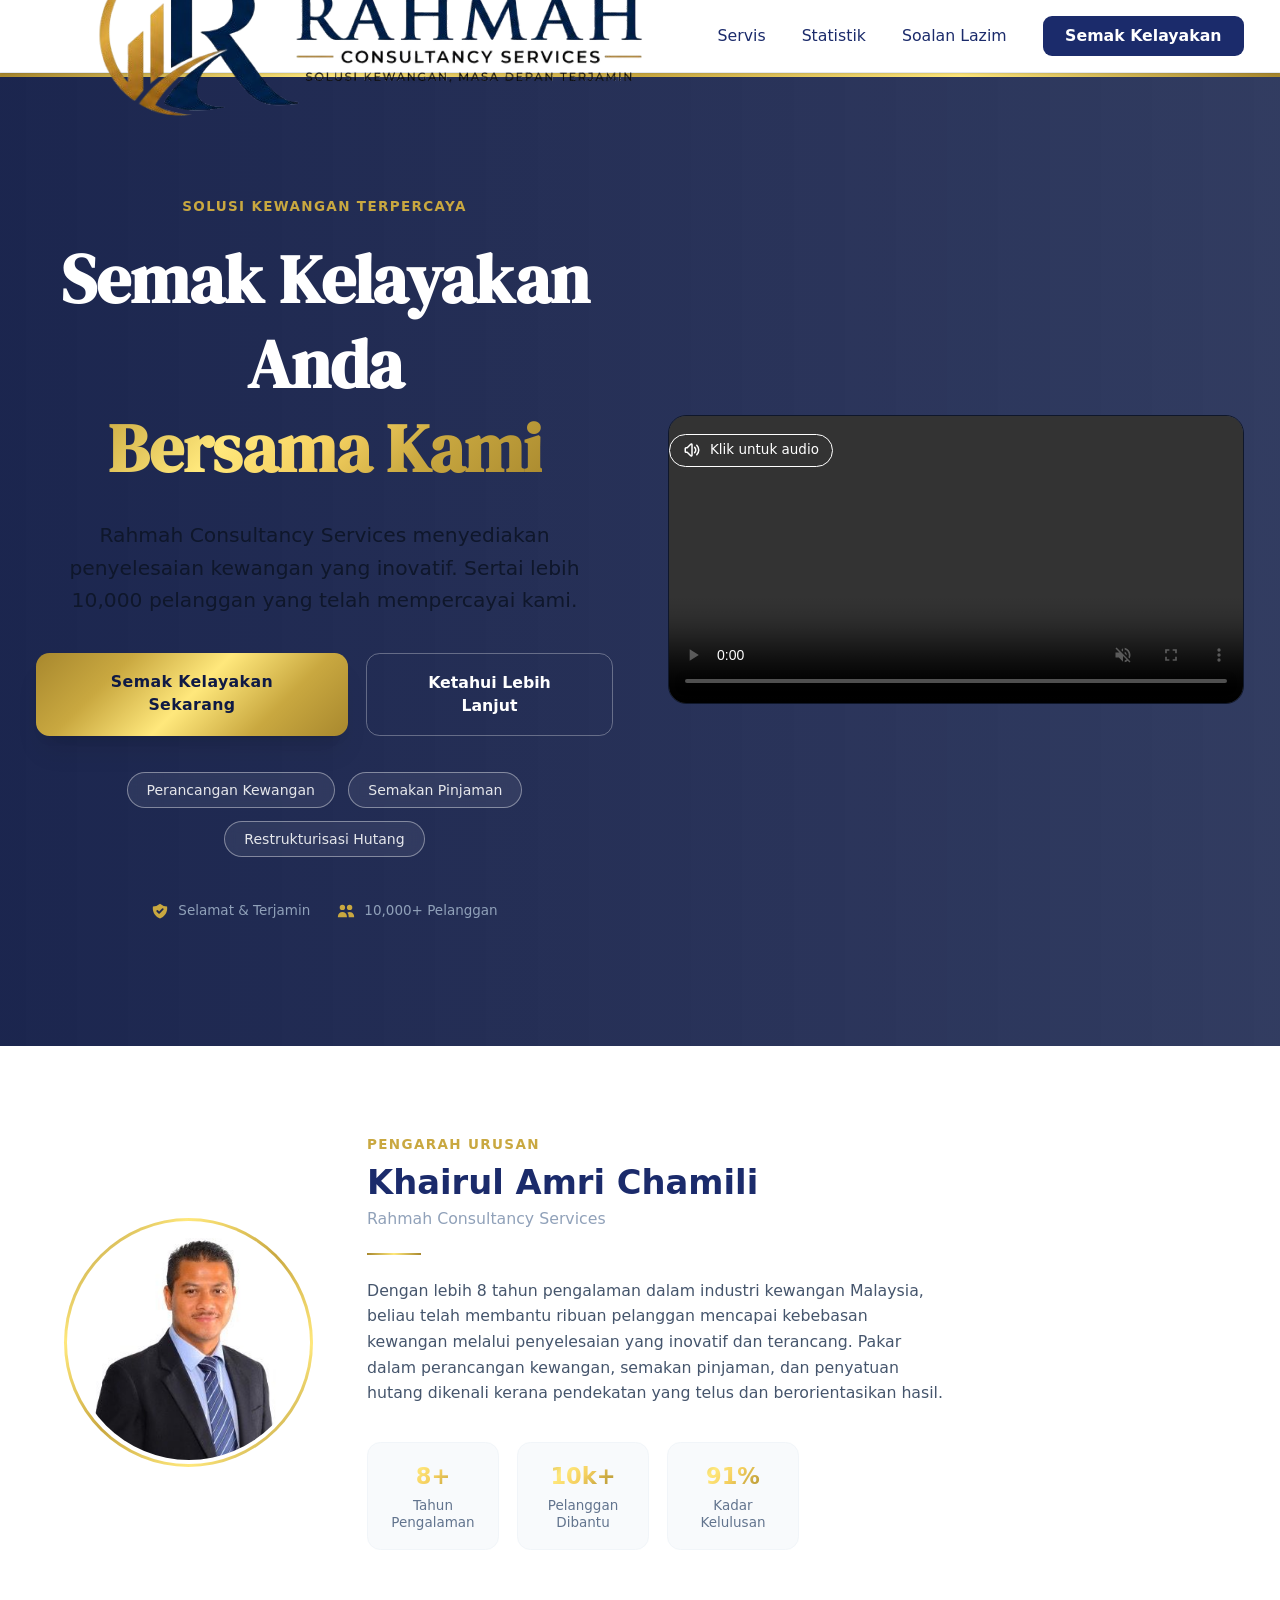
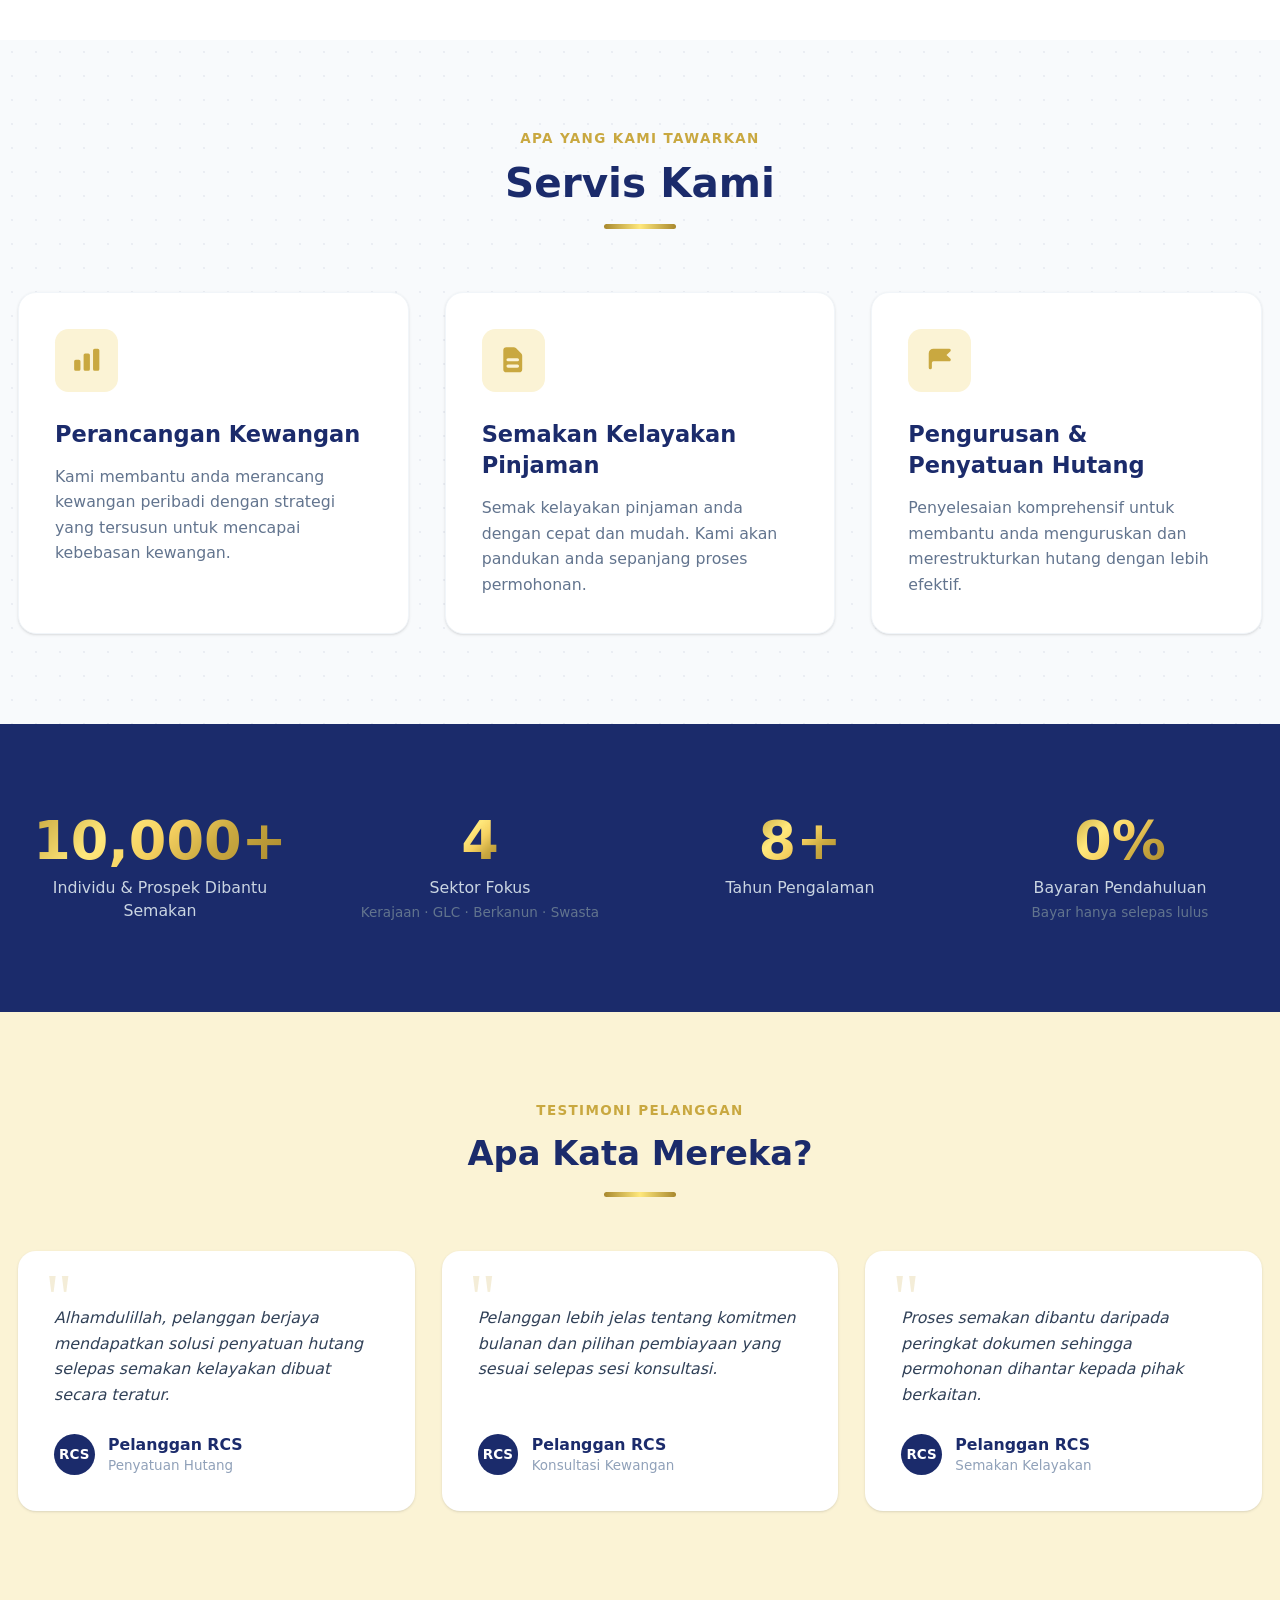
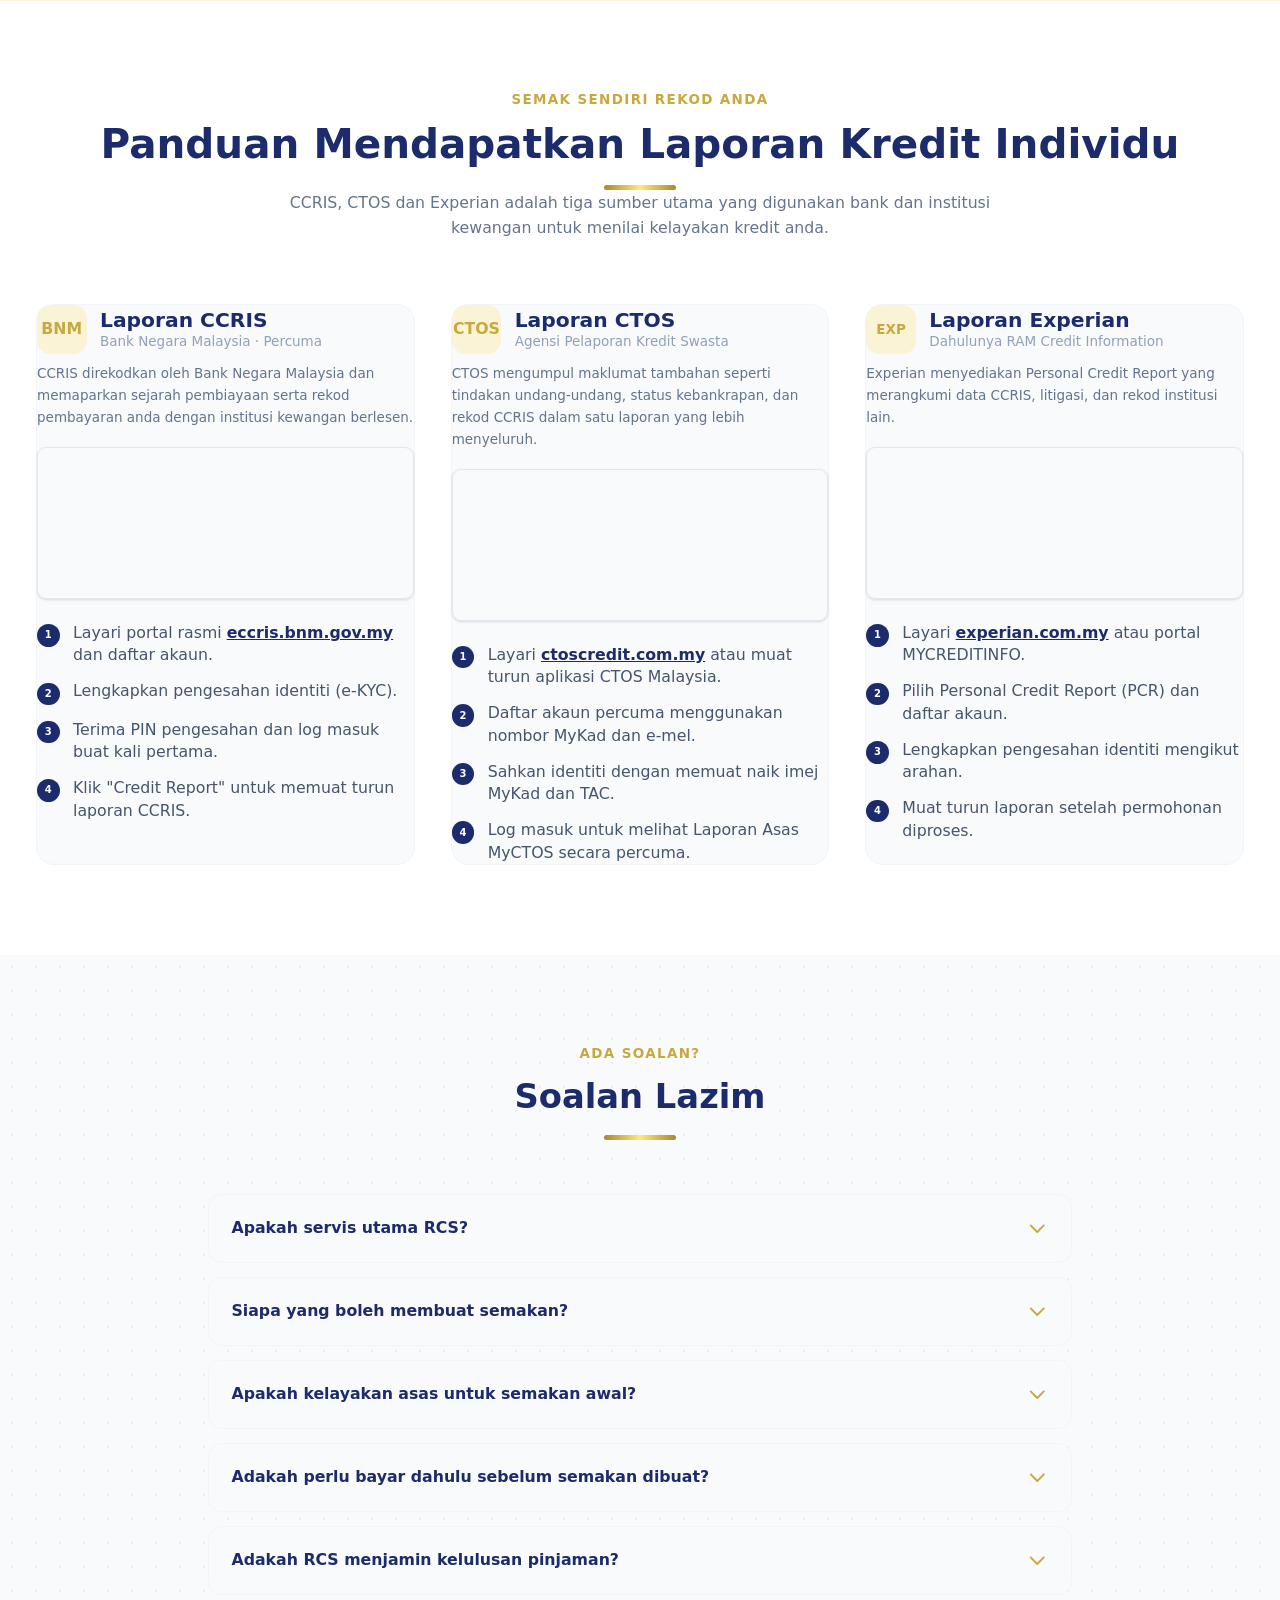
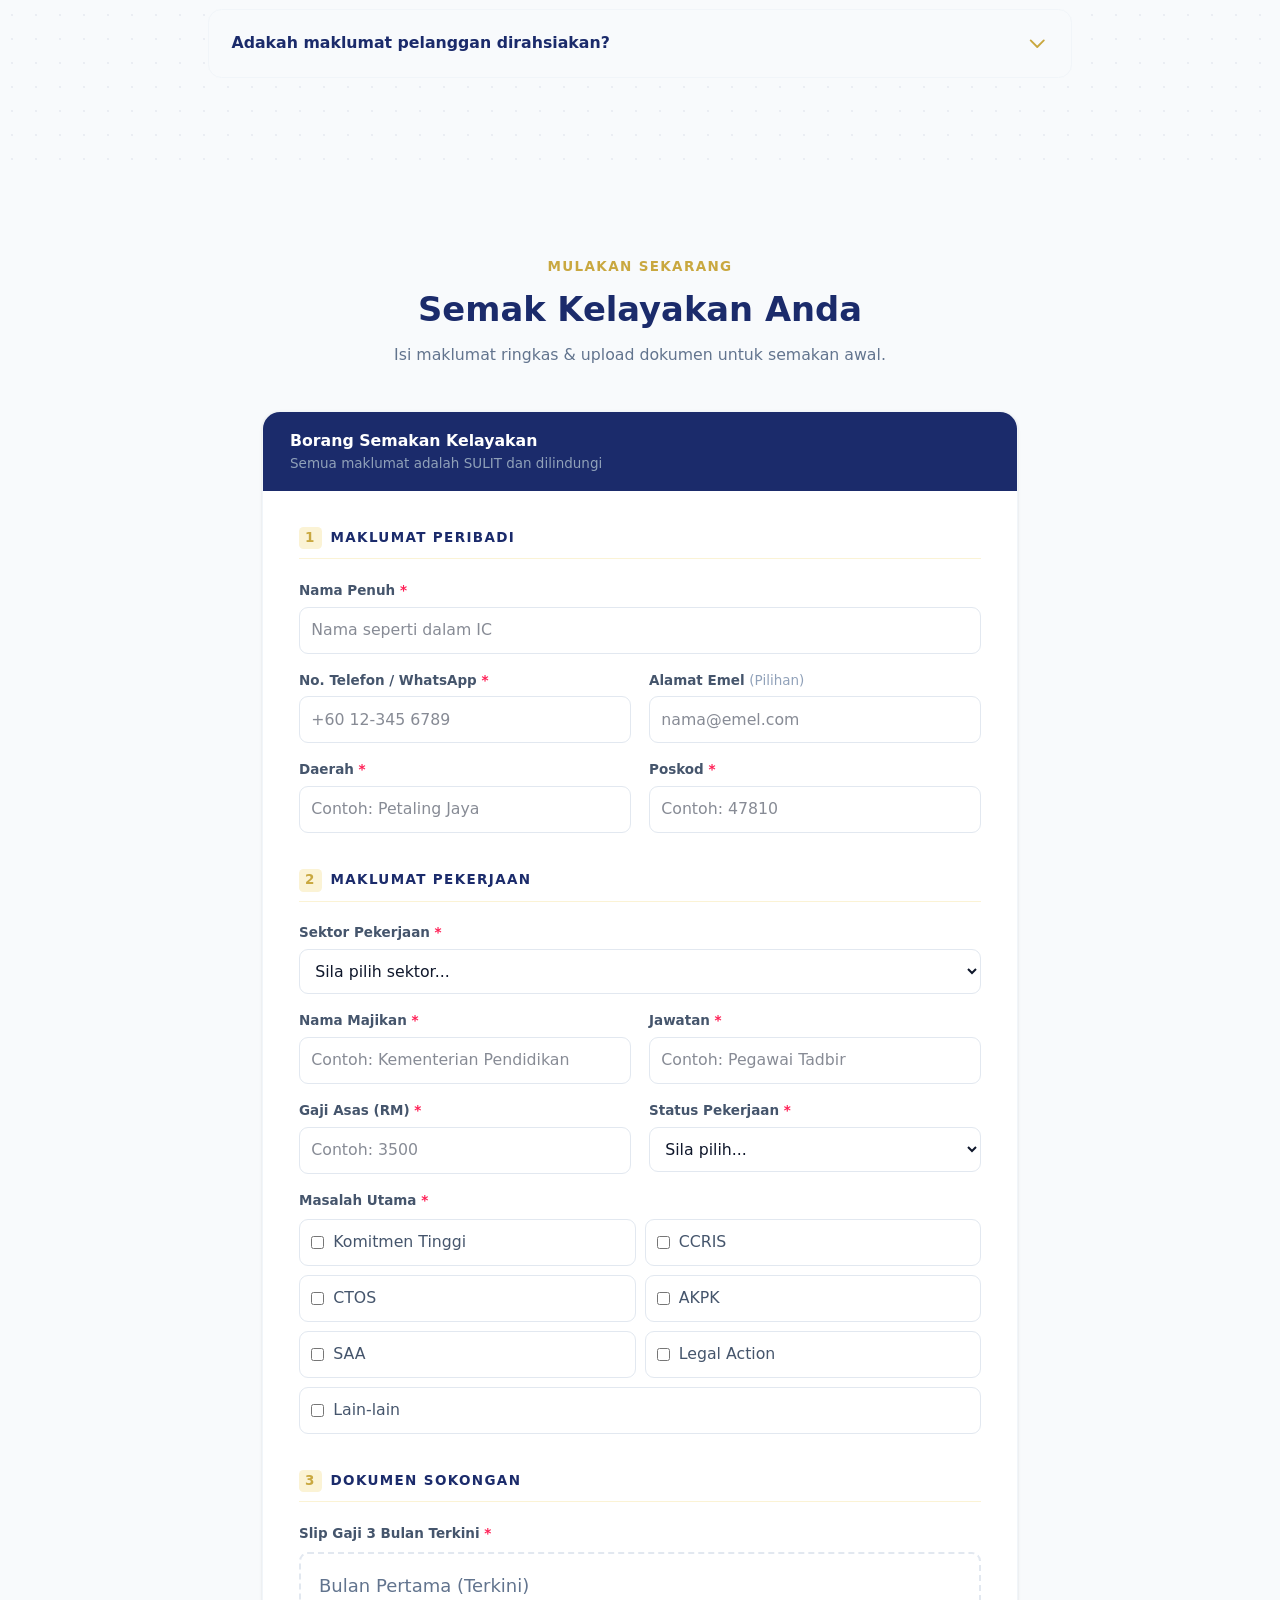
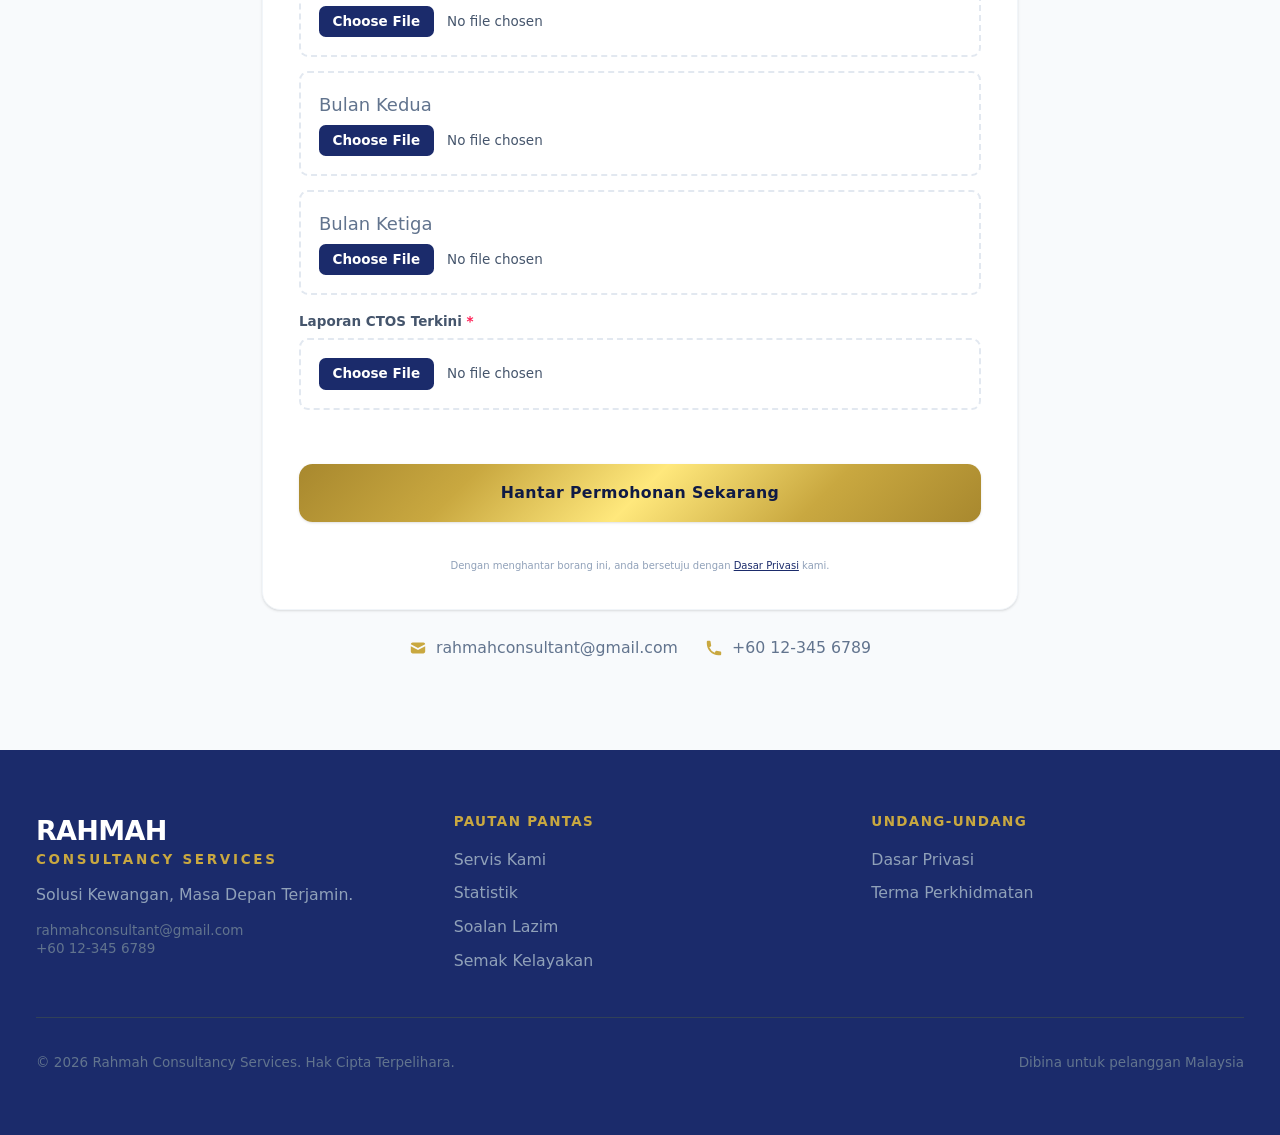
==== index.html @ c995a90b "Initial commit" ====
<!DOCTYPE html>
<html lang="en" class="scroll-smooth">
<head>
    <meta charset="UTF-8">
    <meta name="viewport" content="width=device-width, initial-scale=1.0">
    <title>Rahmah Consultancy Services — Solusi Kewangan, Masa Depan Terjamin</title>
    <link rel="preconnect" href="https://fonts.googleapis.com">
    <link rel="preconnect" href="https://fonts.gstatic.com" crossorigin>
    <link href="https://fonts.googleapis.com/css2?family=DM+Serif+Display:ital@0;1&display=swap" rel="stylesheet">
    <link rel="stylesheet" href="assets/app-WshJ1xP1.css">
</head>
<body class="font-sans antialiased text-slate-900 bg-slate-50 flex flex-col min-h-screen">

<!-- Header -->
<header class="fixed top-0 w-full bg-white border-b border-slate-200 z-50 shadow-sm">
    <div class="max-w-7xl mx-auto px-4 sm:px-6 lg:px-8">
        <div class="flex justify-between items-center h-16">
            <a href="index.html" class="flex-shrink-0">
                <img src="images/logo4.png" alt="Rahmah Consultancy Services" class="h-30 w-auto">
            </a>
            <nav class="hidden md:flex items-center space-x-8">
                <a href="#services" class="text-navy hover:text-gold font-medium text-sm transition">Servis</a>
                <a href="#stats"    class="text-navy hover:text-gold font-medium text-sm transition">Statistik</a>
                <a href="#faqs"     class="text-navy hover:text-gold font-medium text-sm transition">Soalan Lazim</a>
                <a href="#contact"  class="bg-navy hover:bg-navy-dark text-white font-semibold px-5 py-2 rounded-lg text-sm transition">Semak Kelayakan</a>
            </nav>
            <button id="mobile-menu-btn" class="md:hidden text-navy p-2 rounded-md focus:outline-none focus:ring-2 focus:ring-gold">
                <svg class="h-6 w-6" fill="none" viewBox="0 0 24 24" stroke="currentColor">
                    <path stroke-linecap="round" stroke-linejoin="round" stroke-width="2" d="M4 6h16M4 12h16M4 18h16"/>
                </svg>
            </button>
        </div>
    </div>
    <div id="mobile-menu" class="hidden md:hidden bg-white border-t border-slate-100 px-4 pt-3 pb-4 space-y-3">
        <a href="#services" class="block text-navy font-medium py-1 text-sm">Servis</a>
        <a href="#stats"    class="block text-navy font-medium py-1 text-sm">Statistik</a>
        <a href="#faqs"     class="block text-navy font-medium py-1 text-sm">Soalan Lazim</a>
        <a href="#contact"  class="block bg-navy text-white font-semibold px-4 py-2 rounded-lg text-sm text-center">Semak Kelayakan</a>
    </div>
    <script>
        document.getElementById('mobile-menu-btn').addEventListener('click', function () {
            document.getElementById('mobile-menu').classList.toggle('hidden');
        });
    </script>
</header>

<main class="flex-grow pt-16">

    <!-- 1. HERO -->
    <section class="relative overflow-hidden min-h-[88vh] flex items-center py-28 px-4 sm:px-6 lg:px-8">
        <div class="hero-bg absolute inset-0"
             style="background-image: url('images/Gemini_Generated_Image_19mvqt19mvqt19mv.png'); background-size: cover; background-position: center;"></div>
        <div class="absolute inset-0"
             style="background: linear-gradient(to right, rgba(15,26,69,0.95) 0%, rgba(15,26,69,0.85) 100%);"></div>
        <div class="absolute top-0 left-0 right-0 h-1 z-10"
             style="background: linear-gradient(90deg, #A8882E, #FFE87C, #C9A840, #FFE87C, #A8882E);"></div>

        <div class="relative z-20 max-w-7xl mx-auto w-full grid grid-cols-1 lg:grid-cols-2 gap-12 items-center">
            <div class="text-center lg:text-left">
                <p class="font-semibold text-xs tracking-widest uppercase mb-5" style="color:#C9A840;">Solusi Kewangan Terpercaya</p>
                <h1 class="hero-headline text-4xl sm:text-5xl lg:text-6xl font-bold text-white leading-tight mb-6">
                    Semak Kelayakan Anda<br>
                    <span class="gold-metallic-text">Bersama Kami</span>
                </h1>
                <p class="text-slate-100 text-lg mb-8 max-w-xl mx-auto lg:mx-0 leading-relaxed">
                    Rahmah Consultancy Services menyediakan penyelesaian kewangan yang inovatif. Sertai lebih 10,000 pelanggan yang telah mempercayai kami.
                </p>
                <div class="flex flex-col sm:flex-row gap-4 justify-center lg:justify-start mb-8">
                    <a href="#contact" class="btn-gold-metallic font-bold px-8 py-4 text-sm tracking-wide shadow-xl">Semak Kelayakan Sekarang</a>
                    <a href="#services" class="inline-block border border-white/30 hover:border-white/60 text-white font-semibold px-8 py-4 rounded-xl transition text-sm">Ketahui Lebih Lanjut</a>
                </div>
                <div class="flex flex-wrap items-center justify-center lg:justify-start gap-3 mb-10">
                    <a href="#services" class="service-chip">Perancangan Kewangan</a>
                    <a href="#services" class="service-chip">Semakan Pinjaman</a>
                    <a href="#services" class="service-chip">Restrukturisasi Hutang</a>
                </div>
                <div class="flex flex-wrap items-center justify-center lg:justify-start gap-6 text-slate-400 text-xs">
                    <div class="flex items-center gap-2">
                        <svg class="w-4 h-4" style="color:#C9A840" fill="currentColor" viewBox="0 0 20 20"><path fill-rule="evenodd" d="M2.166 4.999A11.954 11.954 0 0010 1.944 11.954 11.954 0 0017.834 5c.11.65.166 1.32.166 2.001 0 5.225-3.34 9.67-8 11.317C5.34 16.67 2 12.225 2 7c0-.682.057-1.35.166-2.001zm11.541 3.708a1 1 0 00-1.414-1.414L9 10.586 7.707 9.293a1 1 0 00-1.414 1.414l2 2a1 1 0 001.414 0l4-4z" clip-rule="evenodd"/></svg>
                        <span>Selamat & Terjamin</span>
                    </div>
                    <div class="flex items-center gap-2">
                        <svg class="w-4 h-4" style="color:#C9A840" fill="currentColor" viewBox="0 0 20 20"><path d="M9 6a3 3 0 11-6 0 3 3 0 016 0zM17 6a3 3 0 11-6 0 3 3 0 016 0zM12.93 17c.046-.327.07-.66.07-1a6.97 6.97 0 00-1.5-4.33A5 5 0 0119 16v1h-6.07zM6 11a5 5 0 015 5v1H1v-1a5 5 0 015-5z"/></svg>
                        <span>10,000+ Pelanggan</span>
                    </div>
                </div>
            </div>

            <div class="w-full max-w-lg mx-auto lg:max-w-none relative">
                <div class="absolute -inset-1 bg-gradient-to-r from-[#A8882E] to-[#FFE87C] rounded-2xl blur opacity-30"></div>
                <div class="relative bg-slate-900 rounded-2xl overflow-hidden shadow-2xl border border-white/10">
                    <video class="w-full h-auto aspect-video object-cover" autoplay loop muted playsinline controls>
                        <source src="videos/TestVid.mp4" type="video/mp4">
                        Maaf, pelayar web anda tidak menyokong format video ini.
                    </video>
                    <div class="absolute top-4 right-4 bg-black/70 backdrop-blur-sm text-white text-xs px-3 py-1.5 rounded-full border border-white/20 pointer-events-none flex items-center gap-2">
                        <svg class="w-4 h-4" fill="none" stroke="currentColor" viewBox="0 0 24 24"><path stroke-linecap="round" stroke-linejoin="round" stroke-width="2" d="M15.536 8.464a5 5 0 010 7.072m2.828-9.9a9 9 0 010 12.728M5.586 15H4a1 1 0 01-1-1v-4a1 1 0 011-1h1.586l4.707-4.707C10.923 3.663 12 4.109 12 5v14c0 .891-1.077 1.337-1.707.707L5.586 15z"></path></svg>
                        Klik untuk audio
                    </div>
                </div>
            </div>
        </div>
    </section>

    <!-- OWNER PROFILE -->
    <section id="profil" class="py-20 px-4 sm:px-6 lg:px-8 bg-white">
        <div class="max-w-5xl mx-auto">
            <div class="flex flex-col md:flex-row items-center gap-12">
                <div class="reveal flex-shrink-0 flex justify-center">
                    <div class="rounded-full p-[3px]" style="background: linear-gradient(135deg, #A8882E, #FFE87C, #C9A840, #FFE87C, #A8882E);">
                        <div class="rounded-full p-1 bg-white">
                            <img src="images/a5e960547f3d1fb5b0f887a23b10d43a~tplv-tiktokx-cropcenter_1080_1080.jpeg"
                                 alt="Pengasas Rahmah Consultancy"
                                 class="w-44 h-44 sm:w-52 sm:h-52 rounded-full object-cover object-top block">
                        </div>
                    </div>
                </div>
                <div class="reveal text-center md:text-left">
                    <p class="text-gold font-semibold text-xs tracking-widest uppercase mb-2">Pengarah Urusan</p>
                    <h2 class="text-2xl sm:text-3xl font-bold text-navy mb-1">Khairul Amri Chamili</h2>
                    <p class="text-slate-400 text-sm mb-5">Rahmah Consultancy Services</p>
                    <div class="w-12 h-0.5 mb-5 mx-auto md:mx-0" style="background: linear-gradient(90deg, #A8882E, #FFE87C, #A8882E);"></div>
                    <p class="text-slate-600 leading-relaxed mb-8 text-sm max-w-lg">
                        Dengan lebih 8 tahun pengalaman dalam industri kewangan Malaysia, beliau telah membantu ribuan pelanggan mencapai kebebasan kewangan melalui penyelesaian yang inovatif dan terancang. Pakar dalam perancangan kewangan, semakan pinjaman, dan penyatuan hutang dikenali kerana pendekatan yang telus dan berorientasikan hasil.
                    </p>
                    <div class="grid grid-cols-3 gap-4 max-w-sm mx-auto md:mx-0">
                        <div class="reveal bg-slate-50 rounded-xl p-4 text-center border border-slate-100">
                            <p class="text-xl font-extrabold gold-metallic-text count-up" data-target="8" data-suffix="+">8+</p>
                            <p class="text-xs text-slate-500 mt-1 leading-tight">Tahun Pengalaman</p>
                        </div>
                        <div class="reveal bg-slate-50 rounded-xl p-4 text-center border border-slate-100">
                            <p class="text-xl font-extrabold gold-metallic-text count-up" data-target="10" data-suffix="k+">10k+</p>
                            <p class="text-xs text-slate-500 mt-1 leading-tight">Pelanggan Dibantu</p>
                        </div>
                        <div class="reveal bg-slate-50 rounded-xl p-4 text-center border border-slate-100">
                            <p class="text-xl font-extrabold gold-metallic-text count-up" data-target="91" data-suffix="%">91%</p>
                            <p class="text-xs text-slate-500 mt-1 leading-tight">Kadar Kelulusan</p>
                        </div>
                    </div>
                </div>
            </div>
        </div>
    </section>

    <!-- 2. SERVICES -->
    <section id="services" class="py-20 px-4 bg-dot-grid">
        <div class="max-w-7xl mx-auto">
            <div class="reveal text-center mb-14">
                <p class="text-gold font-semibold text-xs tracking-widest uppercase mb-3">Apa Yang Kami Tawarkan</p>
                <h2 class="text-3xl sm:text-4xl font-bold text-navy">Servis Kami</h2>
                <div class="mt-4 w-16 h-1 mx-auto rounded-full" style="background: linear-gradient(90deg, #A8882E, #FFE87C, #A8882E);"></div>
            </div>
            <div class="grid grid-cols-1 sm:grid-cols-2 lg:grid-cols-3 gap-8">
                <div class="reveal group p-8 bg-white rounded-2xl shadow-sm border border-slate-100 hover:shadow-lg hover:border-gold transition-all duration-300">
                    <div class="w-14 h-14 rounded-xl flex items-center justify-center mb-6 transition-all duration-300 bg-gold-light text-gold group-hover:bg-gold group-hover:text-white">
                        <svg class="w-7 h-7" fill="currentColor" viewBox="0 0 20 20"><path d="M2 11a1 1 0 011-1h2a1 1 0 011 1v5a1 1 0 01-1 1H3a1 1 0 01-1-1v-5zM8 7a1 1 0 011-1h2a1 1 0 011 1v9a1 1 0 01-1 1H9a1 1 0 01-1-1V7zM14 4a1 1 0 011-1h2a1 1 0 011 1v12a1 1 0 01-1 1h-2a1 1 0 01-1-1V4z"/></svg>
                    </div>
                    <h3 class="text-xl font-bold text-navy mb-3">Perancangan Kewangan</h3>
                    <p class="text-slate-500 text-sm leading-relaxed">Kami membantu anda merancang kewangan peribadi dengan strategi yang tersusun untuk mencapai kebebasan kewangan.</p>
                </div>
                <div class="reveal group p-8 bg-white rounded-2xl shadow-sm border border-slate-100 hover:shadow-lg hover:border-gold transition-all duration-300">
                    <div class="w-14 h-14 rounded-xl flex items-center justify-center mb-6 transition-all duration-300 bg-gold-light text-gold group-hover:bg-gold group-hover:text-white">
                        <svg class="w-7 h-7" fill="currentColor" viewBox="0 0 20 20"><path fill-rule="evenodd" d="M4 4a2 2 0 012-2h4.586A2 2 0 0112 2.586L15.414 6A2 2 0 0116 7.414V16a2 2 0 01-2 2H6a2 2 0 01-2-2V4zm2 6a1 1 0 011-1h6a1 1 0 110 2H7a1 1 0 01-1-1zm1 3a1 1 0 100 2h6a1 1 0 100-2H7z" clip-rule="evenodd"/></svg>
                    </div>
                    <h3 class="text-xl font-bold text-navy mb-3">Semakan Kelayakan Pinjaman</h3>
                    <p class="text-slate-500 text-sm leading-relaxed">Semak kelayakan pinjaman anda dengan cepat dan mudah. Kami akan pandukan anda sepanjang proses permohonan.</p>
                </div>
                <div class="reveal group p-8 bg-white rounded-2xl shadow-sm border border-slate-100 hover:shadow-lg hover:border-gold transition-all duration-300">
                    <div class="w-14 h-14 rounded-xl flex items-center justify-center mb-6 transition-all duration-300 bg-gold-light text-gold group-hover:bg-gold group-hover:text-white">
                        <svg class="w-7 h-7" fill="currentColor" viewBox="0 0 20 20"><path fill-rule="evenodd" d="M3 6a3 3 0 013-3h10a1 1 0 01.8 1.6L14.25 7l2.55 2.4A1 1 0 0116 11H6a1 1 0 00-1 1v3a1 1 0 11-2 0V6z" clip-rule="evenodd"/></svg>
                    </div>
                    <h3 class="text-xl font-bold text-navy mb-3">Pengurusan & Penyatuan Hutang</h3>
                    <p class="text-slate-500 text-sm leading-relaxed">Penyelesaian komprehensif untuk membantu anda menguruskan dan merestrukturkan hutang dengan lebih efektif.</p>
                </div>
            </div>
        </div>
    </section>

    <!-- 3. STATS -->
    <section id="stats" class="py-20 px-4 bg-navy">
        <div class="max-w-7xl mx-auto">
            <div class="grid grid-cols-2 md:grid-cols-4 gap-8 text-center md:divide-x md:divide-slate-700">
                <div class="reveal flex flex-col items-center px-4">
                    <span class="text-4xl sm:text-5xl font-extrabold gold-metallic-text mb-2 count-up" data-target="10000" data-suffix="+">10,000+</span>
                    <span class="text-slate-300 text-sm font-medium">Individu & Prospek Dibantu Semakan</span>
                </div>
                <div class="reveal flex flex-col items-center px-4">
                    <span class="text-4xl sm:text-5xl font-extrabold gold-metallic-text mb-2 count-up" data-target="4">4</span>
                    <span class="text-slate-300 text-sm font-medium">Sektor Fokus</span>
                    <span class="text-slate-500 text-xs mt-1">Kerajaan · GLC · Berkanun · Swasta</span>
                </div>
                <div class="reveal flex flex-col items-center px-4">
                    <span class="text-4xl sm:text-5xl font-extrabold gold-metallic-text mb-2 count-up" data-target="8" data-suffix="+">8+</span>
                    <span class="text-slate-300 text-sm font-medium">Tahun Pengalaman</span>
                </div>
                <div class="reveal flex flex-col items-center px-4">
                    <span class="text-4xl sm:text-5xl font-extrabold gold-metallic-text mb-2 count-up" data-target="0" data-suffix="%">0%</span>
                    <span class="text-slate-300 text-sm font-medium">Bayaran Pendahuluan</span>
                    <span class="text-slate-500 text-xs mt-1">Bayar hanya selepas lulus</span>
                </div>
            </div>
        </div>
    </section>

    <!-- 4. TESTIMONIALS -->
    <section class="py-20 px-4 bg-gold-light">
        <div class="max-w-6xl mx-auto">
            <div class="reveal text-center mb-12">
                <p class="text-gold font-semibold text-xs tracking-widest uppercase mb-3">Testimoni Pelanggan</p>
                <h2 class="text-3xl font-bold text-navy">Apa Kata Mereka?</h2>
                <div class="mt-4 w-16 h-1 mx-auto rounded-full" style="background: linear-gradient(90deg, #A8882E, #FFE87C, #A8882E);"></div>
            </div>
            <div class="grid grid-cols-1 md:grid-cols-3 gap-6">
                <div class="reveal relative bg-white p-8 rounded-2xl shadow-sm flex flex-col">
                    <span class="absolute top-3 left-6 text-6xl text-gold font-serif leading-none opacity-20">"</span>
                    <p class="text-slate-700 text-sm italic leading-relaxed relative z-10 pt-4 flex-grow">Alhamdulillah, pelanggan berjaya mendapatkan solusi penyatuan hutang selepas semakan kelayakan dibuat secara teratur.</p>
                    <div class="mt-6 flex items-center gap-3">
                        <div class="w-9 h-9 rounded-full bg-navy flex items-center justify-center text-white font-bold text-xs flex-shrink-0">RCS</div>
                        <div><p class="font-semibold text-navy text-sm">Pelanggan RCS</p><p class="text-slate-400 text-xs">Penyatuan Hutang</p></div>
                    </div>
                </div>
                <div class="reveal relative bg-white p-8 rounded-2xl shadow-sm flex flex-col">
                    <span class="absolute top-3 left-6 text-6xl text-gold font-serif leading-none opacity-20">"</span>
                    <p class="text-slate-700 text-sm italic leading-relaxed relative z-10 pt-4 flex-grow">Pelanggan lebih jelas tentang komitmen bulanan dan pilihan pembiayaan yang sesuai selepas sesi konsultasi.</p>
                    <div class="mt-6 flex items-center gap-3">
                        <div class="w-9 h-9 rounded-full bg-navy flex items-center justify-center text-white font-bold text-xs flex-shrink-0">RCS</div>
                        <div><p class="font-semibold text-navy text-sm">Pelanggan RCS</p><p class="text-slate-400 text-xs">Konsultasi Kewangan</p></div>
                    </div>
                </div>
                <div class="reveal relative bg-white p-8 rounded-2xl shadow-sm flex flex-col">
                    <span class="absolute top-3 left-6 text-6xl text-gold font-serif leading-none opacity-20">"</span>
                    <p class="text-slate-700 text-sm italic leading-relaxed relative z-10 pt-4 flex-grow">Proses semakan dibantu daripada peringkat dokumen sehingga permohonan dihantar kepada pihak berkaitan.</p>
                    <div class="mt-6 flex items-center gap-3">
                        <div class="w-9 h-9 rounded-full bg-navy flex items-center justify-center text-white font-bold text-xs flex-shrink-0">RCS</div>
                        <div><p class="font-semibold text-navy text-sm">Pelanggan RCS</p><p class="text-slate-400 text-xs">Semakan Kelayakan</p></div>
                    </div>
                </div>
            </div>
        </div>
    </section>

    <!-- PANDUAN LAPORAN KREDIT -->
    <section id="panduan-kredit" class="py-20 px-4 sm:px-6 lg:px-8 bg-white">
        <div class="max-w-6xl mx-auto">
            <div class="reveal text-center mb-14">
                <p class="text-gold font-semibold text-xs tracking-widest uppercase mb-3">Semak Sendiri Rekod Anda</p>
                <h2 class="text-3xl sm:text-4xl font-bold text-navy">Panduan Mendapatkan Laporan Kredit Individu</h2>
                <div class="mt-4 w-16 h-1 mx-auto rounded-full" style="background: linear-gradient(90deg, #A8882E, #FFE87C, #A8882E);"></div>
                <p class="text-slate-500 text-sm mt-5 max-w-2xl mx-auto leading-relaxed">CCRIS, CTOS dan Experian adalah tiga sumber utama yang digunakan bank dan institusi kewangan untuk menilai kelayakan kredit anda.</p>
            </div>
            <div class="grid grid-cols-1 lg:grid-cols-3 gap-8">
                <div class="reveal bg-slate-50 rounded-2xl border border-slate-100 p-7 flex flex-col">
                    <div class="flex items-center gap-3 mb-2">
                        <div class="w-11 h-11 rounded-xl flex items-center justify-center bg-gold-light text-gold font-extrabold text-sm flex-shrink-0">BNM</div>
                        <div><h3 class="text-lg font-bold text-navy leading-tight">Laporan CCRIS</h3><p class="text-slate-400 text-xs">Bank Negara Malaysia · Percuma</p></div>
                    </div>
                    <p class="text-slate-500 text-xs leading-relaxed mb-4">CCRIS direkodkan oleh Bank Negara Malaysia dan memaparkan sejarah pembiayaan serta rekod pembayaran anda dengan institusi kewangan berlesen.</p>
                    <div class="w-full aspect-video mb-5 rounded-lg overflow-hidden border border-slate-200 bg-slate-200 shadow-sm">
                        <iframe class="w-full h-full" src="https://www.youtube.com/embed/_Sl8diqCAFw?si=9Qt8_mj1EXz30KTn&controls=0" title="Panduan CCRIS" frameborder="0" allow="accelerometer; autoplay; clipboard-write; encrypted-media; gyroscope; picture-in-picture" allowfullscreen></iframe>
                    </div>
                    <ol class="space-y-3 text-sm text-slate-600 flex-grow">
                        <li class="flex gap-3"><span class="w-5 h-5 rounded-full bg-navy text-white text-[10px] font-bold flex items-center justify-center flex-shrink-0 mt-0.5">1</span><span>Layari portal rasmi <a href="https://eccris.bnm.gov.my" target="_blank" rel="noopener" class="text-navy font-semibold underline">eccris.bnm.gov.my</a> dan daftar akaun.</span></li>
                        <li class="flex gap-3"><span class="w-5 h-5 rounded-full bg-navy text-white text-[10px] font-bold flex items-center justify-center flex-shrink-0 mt-0.5">2</span><span>Lengkapkan pengesahan identiti (e-KYC).</span></li>
                        <li class="flex gap-3"><span class="w-5 h-5 rounded-full bg-navy text-white text-[10px] font-bold flex items-center justify-center flex-shrink-0 mt-0.5">3</span><span>Terima PIN pengesahan dan log masuk buat kali pertama.</span></li>
                        <li class="flex gap-3"><span class="w-5 h-5 rounded-full bg-navy text-white text-[10px] font-bold flex items-center justify-center flex-shrink-0 mt-0.5">4</span><span>Klik "Credit Report" untuk memuat turun laporan CCRIS.</span></li>
                    </ol>
                </div>
                <div id="panduan-ctos" class="reveal bg-slate-50 rounded-2xl border border-slate-100 p-7 flex flex-col">
                    <div class="flex items-center gap-3 mb-2">
                        <div class="w-11 h-11 rounded-xl flex items-center justify-center bg-gold-light text-gold font-extrabold text-sm flex-shrink-0">CTOS</div>
                        <div><h3 class="text-lg font-bold text-navy leading-tight">Laporan CTOS</h3><p class="text-slate-400 text-xs">Agensi Pelaporan Kredit Swasta</p></div>
                    </div>
                    <p class="text-slate-500 text-xs leading-relaxed mb-4">CTOS mengumpul maklumat tambahan seperti tindakan undang-undang, status kebankrapan, dan rekod CCRIS dalam satu laporan yang lebih menyeluruh.</p>
                    <div class="w-full aspect-video mb-5 rounded-lg overflow-hidden border border-slate-200 bg-slate-200 shadow-sm">
                        <iframe class="w-full h-full" src="https://www.youtube.com/embed/muczNvx9fgg?si=y9GsZhimgBiy9-jL&controls=0" title="Panduan CTOS" frameborder="0" allow="accelerometer; autoplay; clipboard-write; encrypted-media; gyroscope; picture-in-picture" allowfullscreen></iframe>
                    </div>
                    <ol class="space-y-3 text-sm text-slate-600 flex-grow">
                        <li class="flex gap-3"><span class="w-5 h-5 rounded-full bg-navy text-white text-[10px] font-bold flex items-center justify-center flex-shrink-0 mt-0.5">1</span><span>Layari <a href="https://ctoscredit.com.my" target="_blank" rel="noopener" class="text-navy font-semibold underline">ctoscredit.com.my</a> atau muat turun aplikasi CTOS Malaysia.</span></li>
                        <li class="flex gap-3"><span class="w-5 h-5 rounded-full bg-navy text-white text-[10px] font-bold flex items-center justify-center flex-shrink-0 mt-0.5">2</span><span>Daftar akaun percuma menggunakan nombor MyKad dan e-mel.</span></li>
                        <li class="flex gap-3"><span class="w-5 h-5 rounded-full bg-navy text-white text-[10px] font-bold flex items-center justify-center flex-shrink-0 mt-0.5">3</span><span>Sahkan identiti dengan memuat naik imej MyKad dan TAC.</span></li>
                        <li class="flex gap-3"><span class="w-5 h-5 rounded-full bg-navy text-white text-[10px] font-bold flex items-center justify-center flex-shrink-0 mt-0.5">4</span><span>Log masuk untuk melihat Laporan Asas MyCTOS secara percuma.</span></li>
                    </ol>
                </div>
                <div class="reveal bg-slate-50 rounded-2xl border border-slate-100 p-7 flex flex-col">
                    <div class="flex items-center gap-3 mb-2">
                        <div class="w-11 h-11 rounded-xl flex items-center justify-center bg-gold-light text-gold font-extrabold text-xs flex-shrink-0">EXP</div>
                        <div><h3 class="text-lg font-bold text-navy leading-tight">Laporan Experian</h3><p class="text-slate-400 text-xs">Dahulunya RAM Credit Information</p></div>
                    </div>
                    <p class="text-slate-500 text-xs leading-relaxed mb-4">Experian menyediakan Personal Credit Report yang merangkumi data CCRIS, litigasi, dan rekod institusi lain.</p>
                    <div class="w-full aspect-video mb-5 rounded-lg overflow-hidden border border-slate-200 bg-slate-200 shadow-sm">
                        <iframe class="w-full h-full" src="https://www.youtube.com/embed/ARxcq-zsywY?si=L3fM8f5pK511w6kk&controls=0" title="Panduan Experian" frameborder="0" allow="accelerometer; autoplay; clipboard-write; encrypted-media; gyroscope; picture-in-picture" allowfullscreen></iframe>
                    </div>
                    <ol class="space-y-3 text-sm text-slate-600 flex-grow">
                        <li class="flex gap-3"><span class="w-5 h-5 rounded-full bg-navy text-white text-[10px] font-bold flex items-center justify-center flex-shrink-0 mt-0.5">1</span><span>Layari <a href="https://www.experian.com.my" target="_blank" rel="noopener" class="text-navy font-semibold underline">experian.com.my</a> atau portal MYCREDITINFO.</span></li>
                        <li class="flex gap-3"><span class="w-5 h-5 rounded-full bg-navy text-white text-[10px] font-bold flex items-center justify-center flex-shrink-0 mt-0.5">2</span><span>Pilih Personal Credit Report (PCR) dan daftar akaun.</span></li>
                        <li class="flex gap-3"><span class="w-5 h-5 rounded-full bg-navy text-white text-[10px] font-bold flex items-center justify-center flex-shrink-0 mt-0.5">3</span><span>Lengkapkan pengesahan identiti mengikut arahan.</span></li>
                        <li class="flex gap-3"><span class="w-5 h-5 rounded-full bg-navy text-white text-[10px] font-bold flex items-center justify-center flex-shrink-0 mt-0.5">4</span><span>Muat turun laporan setelah permohonan diproses.</span></li>
                    </ol>
                </div>
            </div>
        </div>
    </section>

    <!-- 5. FAQS -->
    <section id="faqs" class="py-20 px-4 bg-dot-grid">
        <div class="max-w-3xl mx-auto">
            <div class="reveal text-center mb-12">
                <p class="text-gold font-semibold text-xs tracking-widest uppercase mb-3">Ada Soalan?</p>
                <h2 class="text-3xl font-bold text-navy">Soalan Lazim</h2>
                <div class="mt-4 w-16 h-1 mx-auto rounded-full" style="background: linear-gradient(90deg, #A8882E, #FFE87C, #A8882E);"></div>
            </div>
            <div class="space-y-3">
                <div class="reveal faq-item bg-slate-50 rounded-xl border border-slate-100 overflow-hidden">
                    <button class="faq-btn w-full flex justify-between items-center p-5 text-left font-semibold text-navy hover:text-gold transition text-sm">
                        <span>Apakah servis utama RCS?</span>
                        <svg class="faq-icon w-5 h-5 text-gold flex-shrink-0 transition-transform duration-200" fill="none" viewBox="0 0 24 24" stroke="currentColor"><path stroke-linecap="round" stroke-linejoin="round" stroke-width="2" d="M19 9l-7 7-7-7"/></svg>
                    </button>
                    <div class="faq-answer hidden px-5 pb-5 text-slate-600 text-sm leading-relaxed">RCS menyediakan khidmat konsultasi kewangan, semakan kelayakan pembiayaan peribadi, penyatuan hutang dan panduan berkaitan isu CCRIS, CTOS, AKPK, SAA, legal action serta komitmen kewangan.</div>
                </div>
                <div class="reveal faq-item bg-slate-50 rounded-xl border border-slate-100 overflow-hidden">
                    <button class="faq-btn w-full flex justify-between items-center p-5 text-left font-semibold text-navy hover:text-gold transition text-sm">
                        <span>Siapa yang boleh membuat semakan?</span>
                        <svg class="faq-icon w-5 h-5 text-gold flex-shrink-0 transition-transform duration-200" fill="none" viewBox="0 0 24 24" stroke="currentColor"><path stroke-linecap="round" stroke-linejoin="round" stroke-width="2" d="M19 9l-7 7-7-7"/></svg>
                    </button>
                    <div class="faq-answer hidden px-5 pb-5 text-slate-600 text-sm leading-relaxed">Semakan terbuka kepada kakitangan kerajaan, GLC, badan berkanun dan pekerja swasta yang mempunyai pendapatan tetap serta dokumen sokongan yang lengkap.</div>
                </div>
                <div class="reveal faq-item bg-slate-50 rounded-xl border border-slate-100 overflow-hidden">
                    <button class="faq-btn w-full flex justify-between items-center p-5 text-left font-semibold text-navy hover:text-gold transition text-sm">
                        <span>Apakah kelayakan asas untuk semakan awal?</span>
                        <svg class="faq-icon w-5 h-5 text-gold flex-shrink-0 transition-transform duration-200" fill="none" viewBox="0 0 24 24" stroke="currentColor"><path stroke-linecap="round" stroke-linejoin="round" stroke-width="2" d="M19 9l-7 7-7-7"/></svg>
                    </button>
                    <div class="faq-answer hidden px-5 pb-5 text-slate-600 text-sm leading-relaxed">
                        <ul class="space-y-1 mb-3">
                            <li>• <strong>Kerajaan:</strong> Gaji asas minimum RM1,500</li>
                            <li>• <strong>GLC / Badan Berkanun:</strong> Gaji asas minimum RM2,500</li>
                            <li>• <strong>Swasta:</strong> Gaji asas minimum RM3,000</li>
                        </ul>
                    </div>
                </div>
                <div class="reveal faq-item bg-slate-50 rounded-xl border border-slate-100 overflow-hidden">
                    <button class="faq-btn w-full flex justify-between items-center p-5 text-left font-semibold text-navy hover:text-gold transition text-sm">
                        <span>Adakah perlu bayar dahulu sebelum semakan dibuat?</span>
                        <svg class="faq-icon w-5 h-5 text-gold flex-shrink-0 transition-transform duration-200" fill="none" viewBox="0 0 24 24" stroke="currentColor"><path stroke-linecap="round" stroke-linejoin="round" stroke-width="2" d="M19 9l-7 7-7-7"/></svg>
                    </button>
                    <div class="faq-answer hidden px-5 pb-5 text-slate-600 text-sm leading-relaxed">Tidak. RCS mengamalkan konsep bayaran hanya apabila permohonan berjaya diluluskan, tertakluk kepada terma perkhidmatan.</div>
                </div>
                <div class="reveal faq-item bg-slate-50 rounded-xl border border-slate-100 overflow-hidden">
                    <button class="faq-btn w-full flex justify-between items-center p-5 text-left font-semibold text-navy hover:text-gold transition text-sm">
                        <span>Adakah RCS menjamin kelulusan pinjaman?</span>
                        <svg class="faq-icon w-5 h-5 text-gold flex-shrink-0 transition-transform duration-200" fill="none" viewBox="0 0 24 24" stroke="currentColor"><path stroke-linecap="round" stroke-linejoin="round" stroke-width="2" d="M19 9l-7 7-7-7"/></svg>
                    </button>
                    <div class="faq-answer hidden px-5 pb-5 text-slate-600 text-sm leading-relaxed">Tidak. Kelulusan adalah tertakluk sepenuhnya kepada penilaian pihak bank atau koperasi. RCS membantu dari segi semakan awal, konsultasi, penyusunan dokumen dan cadangan solusi yang bersesuaian.</div>
                </div>
                <div class="reveal faq-item bg-slate-50 rounded-xl border border-slate-100 overflow-hidden">
                    <button class="faq-btn w-full flex justify-between items-center p-5 text-left font-semibold text-navy hover:text-gold transition text-sm">
                        <span>Adakah maklumat pelanggan dirahsiakan?</span>
                        <svg class="faq-icon w-5 h-5 text-gold flex-shrink-0 transition-transform duration-200" fill="none" viewBox="0 0 24 24" stroke="currentColor"><path stroke-linecap="round" stroke-linejoin="round" stroke-width="2" d="M19 9l-7 7-7-7"/></svg>
                    </button>
                    <div class="faq-answer hidden px-5 pb-5 text-slate-600 text-sm leading-relaxed">Ya. Semua maklumat dan dokumen pelanggan digunakan hanya untuk tujuan semakan dan permohonan berkaitan, tertakluk kepada persetujuan pelanggan.</div>
                </div>
            </div>
        </div>
    </section>

    <!-- 6. CONTACT FORM -->
    <section id="contact" class="py-20 px-4 bg-slate-50">
        <div class="max-w-2xl mx-auto">
            <div class="reveal text-center mb-10">
                <p class="text-gold font-semibold text-xs tracking-widest uppercase mb-3">Mulakan Sekarang</p>
                <h2 class="text-3xl font-bold text-navy mb-3">Semak Kelayakan Anda</h2>
                <p class="text-slate-500 text-sm">Isi maklumat ringkas & upload dokumen untuk semakan awal.</p>
            </div>
            <div class="bg-white rounded-2xl shadow-sm border border-slate-100 overflow-hidden">
                <div class="bg-navy px-6 py-4">
                    <p class="text-white font-semibold text-sm">Borang Semakan Kelayakan</p>
                    <p class="text-slate-400 text-xs mt-0.5">Semua maklumat adalah SULIT dan dilindungi</p>
                </div>
                <form id="borang-permohonan" action="#" method="POST" enctype="multipart/form-data" class="p-6 sm:p-8 space-y-8">
                    <fieldset>
                        <legend class="flex items-center gap-2 text-xs font-bold text-navy uppercase tracking-widest mb-5 pb-2 border-b border-gold-light w-full">
                            <span class="w-5 h-5 bg-gold-light text-gold rounded flex items-center justify-center font-bold">1</span>
                            Maklumat Peribadi
                        </legend>
                        <div class="space-y-4">
                            <div>
                                <label for="nama" class="block text-xs font-semibold text-slate-600 mb-1.5">Nama Penuh <span class="text-rose-500">*</span></label>
                                <input type="text" id="nama" name="nama" placeholder="Nama seperti dalam IC" class="w-full rounded-lg border-slate-200 focus:border-navy focus:ring-navy p-2.5 border text-sm transition" required>
                            </div>
                            <div class="grid grid-cols-1 sm:grid-cols-2 gap-4">
                                <div>
                                    <label for="no_tele" class="block text-xs font-semibold text-slate-600 mb-1.5">No. Telefon / WhatsApp <span class="text-rose-500">*</span></label>
                                    <input type="tel" id="no_tele" name="no_tele" placeholder="+60 12-345 6789" class="w-full rounded-lg border-slate-200 focus:border-navy focus:ring-navy p-2.5 border text-sm transition" required>
                                </div>
                                <div>
                                    <label for="alamat_emel" class="block text-xs font-semibold text-slate-600 mb-1.5">Alamat Emel <span class="text-slate-400 font-normal">(Pilihan)</span></label>
                                    <input type="email" id="alamat_emel" name="alamat_emel" placeholder="nama@emel.com" class="w-full rounded-lg border-slate-200 focus:border-navy focus:ring-navy p-2.5 border text-sm transition">
                                </div>
                            </div>
                            <div class="grid grid-cols-1 sm:grid-cols-2 gap-4">
                                <div>
                                    <label for="daerah" class="block text-xs font-semibold text-slate-600 mb-1.5">Daerah <span class="text-rose-500">*</span></label>
                                    <input type="text" id="daerah" name="daerah" placeholder="Contoh: Petaling Jaya" class="w-full rounded-lg border-slate-200 focus:border-navy focus:ring-navy p-2.5 border text-sm transition" required>
                                </div>
                                <div>
                                    <label for="poskod" class="block text-xs font-semibold text-slate-600 mb-1.5">Poskod <span class="text-rose-500">*</span></label>
                                    <input type="text" id="poskod" name="poskod" placeholder="Contoh: 47810" maxlength="5" class="w-full rounded-lg border-slate-200 focus:border-navy focus:ring-navy p-2.5 border text-sm transition" required>
                                </div>
                            </div>
                        </div>
                    </fieldset>
                    <fieldset>
                        <legend class="flex items-center gap-2 text-xs font-bold text-navy uppercase tracking-widest mb-5 pb-2 border-b border-gold-light w-full">
                            <span class="w-5 h-5 bg-gold-light text-gold rounded flex items-center justify-center font-bold">2</span>
                            Maklumat Pekerjaan
                        </legend>
                        <div class="space-y-4">
                            <div>
                                <label for="sektor_pekerjaan" class="block text-xs font-semibold text-slate-600 mb-1.5">Sektor Pekerjaan <span class="text-rose-500">*</span></label>
                                <select id="sektor_pekerjaan" name="sektor_pekerjaan" class="w-full rounded-lg border-slate-200 focus:border-navy focus:ring-navy p-2.5 border bg-white text-sm transition" required>
                                    <option value="">Sila pilih sektor...</option>
                                    <option value="kerajaan">Kerajaan</option>
                                    <option value="glc">GLC (Syarikat Berkaitan Kerajaan)</option>
                                    <option value="berkanun">Badan Berkanun</option>
                                    <option value="swasta">Swasta</option>
                                </select>
                            </div>
                            <div class="grid grid-cols-1 sm:grid-cols-2 gap-4">
                                <div>
                                    <label for="nama_majikan" class="block text-xs font-semibold text-slate-600 mb-1.5">Nama Majikan <span class="text-rose-500">*</span></label>
                                    <input type="text" id="nama_majikan" name="nama_majikan" placeholder="Contoh: Kementerian Pendidikan" class="w-full rounded-lg border-slate-200 focus:border-navy focus:ring-navy p-2.5 border text-sm transition" required>
                                </div>
                                <div>
                                    <label for="jawatan" class="block text-xs font-semibold text-slate-600 mb-1.5">Jawatan <span class="text-rose-500">*</span></label>
                                    <input type="text" id="jawatan" name="jawatan" placeholder="Contoh: Pegawai Tadbir" class="w-full rounded-lg border-slate-200 focus:border-navy focus:ring-navy p-2.5 border text-sm transition" required>
                                </div>
                            </div>
                            <div class="grid grid-cols-1 sm:grid-cols-2 gap-4">
                                <div>
                                    <label for="gaji_asas" class="block text-xs font-semibold text-slate-600 mb-1.5">Gaji Asas (RM) <span class="text-rose-500">*</span></label>
                                    <input type="number" id="gaji_asas" name="gaji_asas" placeholder="Contoh: 3500" min="0" class="w-full rounded-lg border-slate-200 focus:border-navy focus:ring-navy p-2.5 border text-sm transition" required>
                                </div>
                                <div>
                                    <label for="status_pekerjaan" class="block text-xs font-semibold text-slate-600 mb-1.5">Status Pekerjaan <span class="text-rose-500">*</span></label>
                                    <select id="status_pekerjaan" name="status_pekerjaan" class="w-full rounded-lg border-slate-200 focus:border-navy focus:ring-navy p-2.5 border bg-white text-sm transition" required>
                                        <option value="">Sila pilih...</option>
                                        <option value="tetap">Tetap</option>
                                        <option value="kontrak">Kontrak</option>
                                    </select>
                                </div>
                            </div>
                            <div>
                                <label class="block text-xs font-semibold text-slate-600 mb-2">Masalah Utama <span class="text-rose-500">*</span></label>
                                <div class="grid grid-cols-2 gap-2">
                                    <label class="flex items-center gap-2 p-2.5 rounded-lg border border-slate-200 hover:border-gold cursor-pointer text-sm text-slate-600 transition has-[:checked]:border-gold has-[:checked]:bg-gold-light"><input type="checkbox" name="masalah[]" value="komitmen_tinggi" class="accent-navy flex-shrink-0"> Komitmen Tinggi</label>
                                    <label class="flex items-center gap-2 p-2.5 rounded-lg border border-slate-200 hover:border-gold cursor-pointer text-sm text-slate-600 transition has-[:checked]:border-gold has-[:checked]:bg-gold-light"><input type="checkbox" name="masalah[]" value="ccris" class="accent-navy flex-shrink-0"> CCRIS</label>
                                    <label class="flex items-center gap-2 p-2.5 rounded-lg border border-slate-200 hover:border-gold cursor-pointer text-sm text-slate-600 transition has-[:checked]:border-gold has-[:checked]:bg-gold-light"><input type="checkbox" name="masalah[]" value="ctos" class="accent-navy flex-shrink-0"> CTOS</label>
                                    <label class="flex items-center gap-2 p-2.5 rounded-lg border border-slate-200 hover:border-gold cursor-pointer text-sm text-slate-600 transition has-[:checked]:border-gold has-[:checked]:bg-gold-light"><input type="checkbox" name="masalah[]" value="akpk" class="accent-navy flex-shrink-0"> AKPK</label>
                                    <label class="flex items-center gap-2 p-2.5 rounded-lg border border-slate-200 hover:border-gold cursor-pointer text-sm text-slate-600 transition has-[:checked]:border-gold has-[:checked]:bg-gold-light"><input type="checkbox" name="masalah[]" value="saa" class="accent-navy flex-shrink-0"> SAA</label>
                                    <label class="flex items-center gap-2 p-2.5 rounded-lg border border-slate-200 hover:border-gold cursor-pointer text-sm text-slate-600 transition has-[:checked]:border-gold has-[:checked]:bg-gold-light"><input type="checkbox" name="masalah[]" value="legal_action" class="accent-navy flex-shrink-0"> Legal Action</label>
                                    <label class="flex items-center gap-2 p-2.5 rounded-lg border border-slate-200 hover:border-gold cursor-pointer text-sm text-slate-600 transition col-span-2 has-[:checked]:border-gold has-[:checked]:bg-gold-light"><input type="checkbox" name="masalah[]" value="lain_lain" class="accent-navy flex-shrink-0"> Lain-lain</label>
                                </div>
                            </div>
                        </div>
                    </fieldset>
                    <fieldset>
                        <legend class="flex items-center gap-2 text-xs font-bold text-navy uppercase tracking-widest mb-5 pb-2 border-b border-gold-light w-full">
                            <span class="w-5 h-5 bg-gold-light text-gold rounded flex items-center justify-center font-bold">3</span>
                            Dokumen Sokongan
                        </legend>
                        <div class="space-y-4">
                            <div>
                                <label class="block text-xs font-semibold text-slate-600 mb-2">Slip Gaji 3 Bulan Terkini <span class="text-rose-500">*</span></label>
                                <div class="space-y-3">
                                    <div class="border-2 border-dashed border-slate-200 rounded-lg p-4 hover:border-gold transition">
                                        <label for="slip_gaji_1" class="block text-[11px] font-medium text-slate-500 mb-1.5">Bulan Pertama (Terkini)</label>
                                        <input type="file" id="slip_gaji_1" name="slip_gaji[]" class="w-full text-xs text-slate-600 file:mr-3 file:py-1.5 file:px-3 file:rounded-md file:border-0 file:text-xs file:font-semibold file:bg-navy file:text-white hover:file:bg-navy-dark transition" required>
                                    </div>
                                    <div class="border-2 border-dashed border-slate-200 rounded-lg p-4 hover:border-gold transition">
                                        <label for="slip_gaji_2" class="block text-[11px] font-medium text-slate-500 mb-1.5">Bulan Kedua</label>
                                        <input type="file" id="slip_gaji_2" name="slip_gaji[]" class="w-full text-xs text-slate-600 file:mr-3 file:py-1.5 file:px-3 file:rounded-md file:border-0 file:text-xs file:font-semibold file:bg-navy file:text-white hover:file:bg-navy-dark transition" required>
                                    </div>
                                    <div class="border-2 border-dashed border-slate-200 rounded-lg p-4 hover:border-gold transition">
                                        <label for="slip_gaji_3" class="block text-[11px] font-medium text-slate-500 mb-1.5">Bulan Ketiga</label>
                                        <input type="file" id="slip_gaji_3" name="slip_gaji[]" class="w-full text-xs text-slate-600 file:mr-3 file:py-1.5 file:px-3 file:rounded-md file:border-0 file:text-xs file:font-semibold file:bg-navy file:text-white hover:file:bg-navy-dark transition" required>
                                    </div>
                                </div>
                            </div>
                            <div>
                                <label for="ctos_report" class="block text-xs font-semibold text-slate-600 mb-1.5">Laporan CTOS Terkini <span class="text-rose-500">*</span></label>
                                <div class="border-2 border-dashed border-slate-200 rounded-lg p-4 hover:border-gold transition">
                                    <input type="file" id="ctos_report" name="ctos_report" class="w-full text-xs text-slate-600 file:mr-3 file:py-1.5 file:px-3 file:rounded-md file:border-0 file:text-xs file:font-semibold file:bg-navy file:text-white hover:file:bg-navy-dark transition" required>
                                </div>
                            </div>
                            <div id="epf_section" class="hidden">
                                <label for="penyata_epf" class="block text-xs font-semibold text-slate-600 mb-1.5">Penyata EPF 2 Tahun Terkini <span class="text-rose-500">*</span> <span class="text-blue-500 font-normal">(Swasta sahaja)</span></label>
                                <div class="border-2 border-dashed border-blue-200 rounded-lg p-4 hover:border-gold transition">
                                    <input type="file" id="penyata_epf" name="penyata_epf" class="w-full text-xs text-slate-600 file:mr-3 file:py-1.5 file:px-3 file:rounded-md file:border-0 file:text-xs file:font-semibold file:bg-navy file:text-white hover:file:bg-navy-dark transition">
                                </div>
                            </div>
                        </div>
                    </fieldset>
                    <button type="button" onclick="openConsentModal()" class="btn-gold-metallic w-full font-bold py-4 px-4 text-sm tracking-wide shadow-sm">
                        Hantar Permohonan Sekarang
                    </button>
                    <p class="text-center text-[10px] text-slate-400">Dengan menghantar borang ini, anda bersetuju dengan <a href="#" class="text-navy underline">Dasar Privasi</a> kami.</p>
                </form>

                <!-- Consent Modal -->
                <div id="consent-modal" class="fixed inset-0 z-50 flex items-center justify-center p-4 hidden">
                    <div class="absolute inset-0 bg-slate-900/60 backdrop-blur-sm" onclick="closeConsentModal()"></div>
                    <div class="relative bg-white rounded-2xl shadow-2xl w-full max-w-lg max-h-[90vh] flex flex-col">
                        <div class="px-6 pt-6 pb-4 border-b border-slate-100 flex items-start justify-between gap-4 flex-shrink-0">
                            <div>
                                <h3 class="font-bold text-slate-800 text-base leading-snug">Pengesahan & Persetujuan</h3>
                                <p class="text-xs text-slate-400 mt-0.5">Sila baca dan tandakan persetujuan anda sebelum menghantar</p>
                            </div>
                            <button onclick="closeConsentModal()" class="text-slate-400 hover:text-slate-600 transition mt-0.5 flex-shrink-0">
                                <svg class="w-5 h-5" fill="none" viewBox="0 0 24 24" stroke="currentColor" stroke-width="2"><path stroke-linecap="round" stroke-linejoin="round" d="M6 18L18 6M6 6l12 12"/></svg>
                            </button>
                        </div>
                        <div class="overflow-y-auto px-6 py-5 space-y-5 flex-1">
                            <div class="bg-slate-50 rounded-xl p-4 border border-slate-200">
                                <p class="text-xs text-slate-600 leading-relaxed">Saya mengesahkan bahawa semua maklumat dan dokumen yang diberikan adalah benar. Saya bersetuju membenarkan <span class="font-semibold text-navy">Rahmah Consultancy Services</span> mengumpul, menyimpan, memproses dan berkongsi maklumat saya kepada bank, koperasi, institusi kewangan bagi tujuan semakan kelayakan. Saya faham bahawa semakan ini <span class="font-semibold">tidak menjamin kelulusan</span>.</p>
                            </div>
                            <div class="space-y-3">
                                <p class="text-[10px] font-bold text-slate-400 uppercase tracking-widest">Wajib</p>
                                <label class="flex items-start gap-3 cursor-pointer group"><input type="checkbox" id="modal-consent-pdpa" class="mt-0.5 accent-navy flex-shrink-0 w-4 h-4"><span class="text-xs text-slate-600 leading-relaxed">Saya telah membaca, memahami dan bersetuju dengan <a href="#" class="text-navy underline font-medium">Notis Perlindungan Data Peribadi</a>.</span></label>
                                <label class="flex items-start gap-3 cursor-pointer group"><input type="checkbox" id="modal-consent-contact" class="mt-0.5 accent-navy flex-shrink-0 w-4 h-4"><span class="text-xs text-slate-600 leading-relaxed">Saya bersetuju untuk dihubungi melalui WhatsApp/telefon/emel bagi tujuan semakan dan susulan kes.</span></label>
                            </div>
                            <p id="consent-error" class="hidden text-xs text-rose-500 font-medium">Sila tandakan kedua-dua kotak wajib sebelum menghantar.</p>
                        </div>
                        <div class="px-6 py-4 border-t border-slate-100 flex gap-3 flex-shrink-0">
                            <button onclick="closeConsentModal()" class="flex-1 py-2.5 px-4 rounded-xl border border-slate-200 text-sm font-semibold text-slate-600 hover:bg-slate-50 transition">Batal</button>
                            <button onclick="submitWithConsent()" class="flex-1 btn-gold-metallic py-2.5 px-4 text-sm font-bold rounded-xl">Hantar Permohonan</button>
                        </div>
                    </div>
                </div>
                <script>
                function openConsentModal() {
                    const form = document.getElementById('borang-permohonan');
                    if (form && !form.checkValidity()) { form.reportValidity(); return; }
                    document.getElementById('consent-modal').classList.remove('hidden');
                    document.body.style.overflow = 'hidden';
                }
                function closeConsentModal() {
                    document.getElementById('consent-modal').classList.add('hidden');
                    document.body.style.overflow = '';
                    document.getElementById('consent-error').classList.add('hidden');
                }
                function submitWithConsent() {
                    const pdpa = document.getElementById('modal-consent-pdpa').checked;
                    const contact = document.getElementById('modal-consent-contact').checked;
                    if (!pdpa || !contact) { document.getElementById('consent-error').classList.remove('hidden'); return; }
                    alert('Demo mode — borang tidak dihantar dalam versi statik ini.');
                    closeConsentModal();
                }
                document.addEventListener('keydown', e => { if (e.key === 'Escape') closeConsentModal(); });
                </script>
            </div>

            <div class="mt-6 flex flex-wrap justify-center gap-6 text-sm text-slate-500">
                <a href="mailto:rahmahconsultant@gmail.com" class="flex items-center gap-2 hover:text-navy transition">
                    <svg class="w-4 h-4 text-gold" fill="currentColor" viewBox="0 0 20 20"><path d="M2.003 5.884L10 9.882l7.997-3.998A2 2 0 0016 4H4a2 2 0 00-1.997 1.884z"/><path d="M18 8.118l-8 4-8-4V14a2 2 0 002 2h12a2 2 0 002-2V8.118z"/></svg>
                    rahmahconsultant@gmail.com
                </a>
                <a href="tel:+60123456789" class="flex items-center gap-2 hover:text-navy transition">
                    <svg class="w-4 h-4 text-gold" fill="currentColor" viewBox="0 0 20 20"><path d="M2 3a1 1 0 011-1h2.153a1 1 0 01.986.836l.74 4.435a1 1 0 01-.54 1.06l-1.548.773a11.037 11.037 0 006.105 6.105l.774-1.548a1 1 0 011.059-.54l4.435.74a1 1 0 01.836.986V17a1 1 0 01-1 1h-2C7.82 18 2 12.18 2 5V3z"/></svg>
                    +60 12-345 6789
                </a>
            </div>
        </div>
    </section>

    <script>
    document.querySelectorAll('.faq-btn').forEach(function (btn) {
        btn.addEventListener('click', function () {
            this.nextElementSibling.classList.toggle('hidden');
            this.querySelector('.faq-icon').classList.toggle('rotate-180');
        });
    });
    document.getElementById('sektor_pekerjaan').addEventListener('change', function () {
        var epfSection = document.getElementById('epf_section');
        var epfInput = document.getElementById('penyata_epf');
        if (this.value === 'swasta') { epfSection.classList.remove('hidden'); epfInput.required = true; }
        else { epfSection.classList.add('hidden'); epfInput.required = false; epfInput.value = ''; }
    });
    </script>
    <script>
    (function () {
        const reduceMotion = window.matchMedia('(prefers-reduced-motion: reduce)').matches;
        const reveals = document.querySelectorAll('.reveal');
        if (reduceMotion || !('IntersectionObserver' in window)) {
            reveals.forEach(el => el.classList.add('is-visible'));
        } else {
            const obs = new IntersectionObserver((entries) => {
                entries.forEach(entry => {
                    if (!entry.isIntersecting) return;
                    const siblings = Array.from(entry.target.parentElement.children).filter(c => c.classList.contains('reveal'));
                    entry.target.style.transitionDelay = Math.min(siblings.indexOf(entry.target) * 90, 540) + 'ms';
                    entry.target.classList.add('is-visible');
                    obs.unobserve(entry.target);
                });
            }, { threshold: 0.15, rootMargin: '0px 0px -8% 0px' });
            reveals.forEach(el => obs.observe(el));
        }
        const counters = document.querySelectorAll('.count-up');
        function runCount(el) {
            const target = parseFloat(el.dataset.target || '0');
            const suffix = el.dataset.suffix || '';
            if (reduceMotion || target === 0) { el.textContent = target.toLocaleString('en-US') + suffix; return; }
            const duration = 1600; let startTs = null;
            function step(ts) {
                if (!startTs) startTs = ts;
                const p = Math.min((ts - startTs) / duration, 1);
                const eased = 1 - Math.pow(1 - p, 3);
                el.textContent = Math.round(target * eased).toLocaleString('en-US') + suffix;
                if (p < 1) requestAnimationFrame(step);
            }
            requestAnimationFrame(step);
        }
        const countObs = new IntersectionObserver((entries) => {
            entries.forEach(entry => { if (entry.isIntersecting) { runCount(entry.target); countObs.unobserve(entry.target); } });
        }, { threshold: 0.4 });
        counters.forEach(el => countObs.observe(el));
    })();
    </script>

</main>

<!-- Footer -->
<footer class="bg-navy text-slate-300 py-14">
    <div class="max-w-7xl mx-auto px-4 sm:px-6 lg:px-8">
        <div class="grid grid-cols-1 md:grid-cols-3 gap-10">
            <div>
                <div class="mb-3">
                    <span class="text-2xl font-extrabold text-white tracking-tight">RAHMAH</span>
                    <span class="block text-xs text-gold font-semibold tracking-[0.2em] uppercase mt-0.5">Consultancy Services</span>
                </div>
                <p class="text-sm text-slate-400 leading-relaxed mb-3">Solusi Kewangan, Masa Depan Terjamin.</p>
                <p class="text-xs text-slate-500">rahmahconsultant@gmail.com<br>+60 12-345 6789</p>
            </div>
            <div>
                <h3 class="text-gold font-semibold text-xs tracking-widest uppercase mb-4">Pautan Pantas</h3>
                <div class="flex flex-col space-y-2.5">
                    <a href="#services" class="text-sm text-slate-400 hover:text-white transition">Servis Kami</a>
                    <a href="#stats"    class="text-sm text-slate-400 hover:text-white transition">Statistik</a>
                    <a href="#faqs"     class="text-sm text-slate-400 hover:text-white transition">Soalan Lazim</a>
                    <a href="#contact"  class="text-sm text-slate-400 hover:text-white transition">Semak Kelayakan</a>
                </div>
            </div>
            <div>
                <h3 class="text-gold font-semibold text-xs tracking-widest uppercase mb-4">Undang-Undang</h3>
                <div class="flex flex-col space-y-2.5">
                    <a href="#" class="text-sm text-slate-400 hover:text-white transition">Dasar Privasi</a>
                    <a href="#" class="text-sm text-slate-400 hover:text-white transition">Terma Perkhidmatan</a>
                </div>
            </div>
        </div>
        <div class="mt-10 pt-8 border-t border-slate-700 flex flex-col sm:flex-row justify-between items-center gap-3 text-xs text-slate-500">
            <span>&copy; 2026 Rahmah Consultancy Services. Hak Cipta Terpelihara.</span>
            <span>Dibina untuk pelanggan Malaysia</span>
        </div>
    </div>
</footer>

<script src="assets/app-CIomGrQN.js" defer></script>
</body>
</html>
---- assets/app-WshJ1xP1.css ----
@layer properties{@supports (((-webkit-hyphens:none)) and (not (margin-trim:inline))) or ((-moz-orient:inline) and (not (color:rgb(from red r g b)))){*,:before,:after,::backdrop{--tw-translate-x:0;--tw-translate-y:0;--tw-translate-z:0;--tw-rotate-x:initial;--tw-rotate-y:initial;--tw-rotate-z:initial;--tw-skew-x:initial;--tw-skew-y:initial;--tw-space-y-reverse:0;--tw-space-x-reverse:0;--tw-divide-x-reverse:0;--tw-border-style:solid;--tw-divide-y-reverse:0;--tw-leading:initial;--tw-font-weight:initial;--tw-tracking:initial;--tw-shadow:0 0 #0000;--tw-shadow-color:initial;--tw-shadow-alpha:100%;--tw-inset-shadow:0 0 #0000;--tw-inset-shadow-color:initial;--tw-inset-shadow-alpha:100%;--tw-ring-color:initial;--tw-ring-shadow:0 0 #0000;--tw-inset-ring-color:initial;--tw-inset-ring-shadow:0 0 #0000;--tw-ring-inset:initial;--tw-ring-offset-width:0px;--tw-ring-offset-color:#fff;--tw-ring-offset-shadow:0 0 #0000;--tw-blur:initial;--tw-brightness:initial;--tw-contrast:initial;--tw-grayscale:initial;--tw-hue-rotate:initial;--tw-invert:initial;--tw-opacity:initial;--tw-saturate:initial;--tw-sepia:initial;--tw-drop-shadow:initial;--tw-drop-shadow-color:initial;--tw-drop-shadow-alpha:100%;--tw-drop-shadow-size:initial;--tw-backdrop-blur:initial;--tw-backdrop-brightness:initial;--tw-backdrop-contrast:initial;--tw-backdrop-grayscale:initial;--tw-backdrop-hue-rotate:initial;--tw-backdrop-invert:initial;--tw-backdrop-opacity:initial;--tw-backdrop-saturate:initial;--tw-backdrop-sepia:initial;--tw-duration:initial;--tw-ease:initial;--tw-content:""}}}@layer theme{:root,:host{--font-sans:"Instrument Sans", ui-sans-serif, system-ui, sans-serif, "Apple Color Emoji", "Segoe UI Emoji", "Segoe UI Symbol", "Noto Color Emoji";--font-serif:ui-serif, Georgia, Cambria, "Times New Roman", Times, serif;--font-mono:ui-monospace, SFMono-Regular, Menlo, Monaco, Consolas, "Liberation Mono", "Courier New", monospace;--color-red-50:oklch(97.1% .013 17.38);--color-red-100:oklch(93.6% .032 17.717);--color-red-200:oklch(88.5% .062 18.334);--color-red-300:oklch(80.8% .114 19.571);--color-red-400:oklch(70.4% .191 22.216);--color-red-500:oklch(63.7% .237 25.331);--color-red-600:oklch(57.7% .245 27.325);--color-red-700:oklch(50.5% .213 27.518);--color-red-800:oklch(44.4% .177 26.899);--color-red-900:oklch(39.6% .141 25.723);--color-red-950:oklch(25.8% .092 26.042);--color-orange-50:oklch(98% .016 73.684);--color-orange-100:oklch(95.4% .038 75.164);--color-orange-200:oklch(90.1% .076 70.697);--color-orange-300:oklch(83.7% .128 66.29);--color-orange-400:oklch(75% .183 55.934);--color-orange-500:oklch(70.5% .213 47.604);--color-orange-600:oklch(64.6% .222 41.116);--color-orange-700:oklch(55.3% .195 38.402);--color-orange-800:oklch(47% .157 37.304);--color-orange-900:oklch(40.8% .123 38.172);--color-orange-950:oklch(26.6% .079 36.259);--color-amber-50:oklch(98.7% .022 95.277);--color-amber-100:oklch(96.2% .059 95.617);--color-amber-200:oklch(92.4% .12 95.746);--color-amber-300:oklch(87.9% .169 91.605);--color-amber-400:oklch(82.8% .189 84.429);--color-amber-500:oklch(76.9% .188 70.08);--color-amber-600:oklch(66.6% .179 58.318);--color-amber-700:oklch(55.5% .163 48.998);--color-amber-800:oklch(47.3% .137 46.201);--color-amber-900:oklch(41.4% .112 45.904);--color-amber-950:oklch(27.9% .077 45.635);--color-yellow-50:oklch(98.7% .026 102.212);--color-yellow-100:oklch(97.3% .071 103.193);--color-yellow-200:oklch(94.5% .129 101.54);--color-yellow-300:oklch(90.5% .182 98.111);--color-yellow-400:oklch(85.2% .199 91.936);--color-yellow-500:oklch(79.5% .184 86.047);--color-yellow-600:oklch(68.1% .162 75.834);--color-yellow-700:oklch(55.4% .135 66.442);--color-yellow-800:oklch(47.6% .114 61.907);--color-yellow-900:oklch(42.1% .095 57.708);--color-yellow-950:oklch(28.6% .066 53.813);--color-lime-50:oklch(98.6% .031 120.757);--color-lime-100:oklch(96.7% .067 122.328);--color-lime-200:oklch(93.8% .127 124.321);--color-lime-300:oklch(89.7% .196 126.665);--color-lime-400:oklch(84.1% .238 128.85);--color-lime-500:oklch(76.8% .233 130.85);--color-lime-600:oklch(64.8% .2 131.684);--color-lime-700:oklch(53.2% .157 131.589);--color-lime-800:oklch(45.3% .124 130.933);--color-lime-900:oklch(40.5% .101 131.063);--color-lime-950:oklch(27.4% .072 132.109);--color-green-50:oklch(98.2% .018 155.826);--color-green-100:oklch(96.2% .044 156.743);--color-green-200:oklch(92.5% .084 155.995);--color-green-300:oklch(87.1% .15 154.449);--color-green-400:oklch(79.2% .209 151.711);--color-green-500:oklch(72.3% .219 149.579);--color-green-600:oklch(62.7% .194 149.214);--color-green-700:oklch(52.7% .154 150.069);--color-green-800:oklch(44.8% .119 151.328);--color-green-900:oklch(39.3% .095 152.535);--color-green-950:oklch(26.6% .065 152.934);--color-emerald-50:oklch(97.9% .021 166.113);--color-emerald-100:oklch(95% .052 163.051);--color-emerald-200:oklch(90.5% .093 164.15);--color-emerald-300:oklch(84.5% .143 164.978);--color-emerald-400:oklch(76.5% .177 163.223);--color-emerald-500:oklch(69.6% .17 162.48);--color-emerald-600:oklch(59.6% .145 163.225);--color-emerald-700:oklch(50.8% .118 165.612);--color-emerald-800:oklch(43.2% .095 166.913);--color-emerald-900:oklch(37.8% .077 168.94);--color-emerald-950:oklch(26.2% .051 172.552);--color-teal-50:oklch(98.4% .014 180.72);--color-teal-100:oklch(95.3% .051 180.801);--color-teal-200:oklch(91% .096 180.426);--color-teal-300:oklch(85.5% .138 181.071);--color-teal-400:oklch(77.7% .152 181.912);--color-teal-500:oklch(70.4% .14 182.503);--color-teal-600:oklch(60% .118 184.704);--color-teal-700:oklch(51.1% .096 186.391);--color-teal-800:oklch(43.7% .078 188.216);--color-teal-900:oklch(38.6% .063 188.416);--color-teal-950:oklch(27.7% .046 192.524);--color-cyan-50:oklch(98.4% .019 200.873);--color-cyan-100:oklch(95.6% .045 203.388);--color-cyan-200:oklch(91.7% .08 205.041);--color-cyan-300:oklch(86.5% .127 207.078);--color-cyan-400:oklch(78.9% .154 211.53);--color-cyan-500:oklch(71.5% .143 215.221);--color-cyan-600:oklch(60.9% .126 221.723);--color-cyan-700:oklch(52% .105 223.128);--color-cyan-800:oklch(45% .085 224.283);--color-cyan-900:oklch(39.8% .07 227.392);--color-cyan-950:oklch(30.2% .056 229.695);--color-sky-50:oklch(97.7% .013 236.62);--color-sky-100:oklch(95.1% .026 236.824);--color-sky-200:oklch(90.1% .058 230.902);--color-sky-300:oklch(82.8% .111 230.318);--color-sky-400:oklch(74.6% .16 232.661);--color-sky-500:oklch(68.5% .169 237.323);--color-sky-600:oklch(58.8% .158 241.966);--color-sky-700:oklch(50% .134 242.749);--color-sky-800:oklch(44.3% .11 240.79);--color-sky-900:oklch(39.1% .09 240.876);--color-sky-950:oklch(29.3% .066 243.157);--color-blue-50:oklch(97% .014 254.604);--color-blue-100:oklch(93.2% .032 255.585);--color-blue-200:oklch(88.2% .059 254.128);--color-blue-300:oklch(80.9% .105 251.813);--color-blue-400:oklch(70.7% .165 254.624);--color-blue-500:oklch(62.3% .214 259.815);--color-blue-600:oklch(54.6% .245 262.881);--color-blue-700:oklch(48.8% .243 264.376);--color-blue-800:oklch(42.4% .199 265.638);--color-blue-900:oklch(37.9% .146 265.522);--color-blue-950:oklch(28.2% .091 267.935);--color-indigo-50:oklch(96.2% .018 272.314);--color-indigo-100:oklch(93% .034 272.788);--color-indigo-200:oklch(87% .065 274.039);--color-indigo-300:oklch(78.5% .115 274.713);--color-indigo-400:oklch(67.3% .182 276.935);--color-indigo-500:oklch(58.5% .233 277.117);--color-indigo-600:oklch(51.1% .262 276.966);--color-indigo-700:oklch(45.7% .24 277.023);--color-indigo-800:oklch(39.8% .195 277.366);--color-indigo-900:oklch(35.9% .144 278.697);--color-indigo-950:oklch(25.7% .09 281.288);--color-violet-50:oklch(96.9% .016 293.756);--color-violet-100:oklch(94.3% .029 294.588);--color-violet-200:oklch(89.4% .057 293.283);--color-violet-300:oklch(81.1% .111 293.571);--color-violet-400:oklch(70.2% .183 293.541);--color-violet-500:oklch(60.6% .25 292.717);--color-violet-600:oklch(54.1% .281 293.009);--color-violet-700:oklch(49.1% .27 292.581);--color-violet-800:oklch(43.2% .232 292.759);--color-violet-900:oklch(38% .189 293.745);--color-violet-950:oklch(28.3% .141 291.089);--color-purple-50:oklch(97.7% .014 308.299);--color-purple-100:oklch(94.6% .033 307.174);--color-purple-200:oklch(90.2% .063 306.703);--color-purple-300:oklch(82.7% .119 306.383);--color-purple-400:oklch(71.4% .203 305.504);--color-purple-500:oklch(62.7% .265 303.9);--color-purple-600:oklch(55.8% .288 302.321);--color-purple-700:oklch(49.6% .265 301.924);--color-purple-800:oklch(43.8% .218 303.724);--color-purple-900:oklch(38.1% .176 304.987);--color-purple-950:oklch(29.1% .149 302.717);--color-fuchsia-50:oklch(97.7% .017 320.058);--color-fuchsia-100:oklch(95.2% .037 318.852);--color-fuchsia-200:oklch(90.3% .076 319.62);--color-fuchsia-300:oklch(83.3% .145 321.434);--color-fuchsia-400:oklch(74% .238 322.16);--color-fuchsia-500:oklch(66.7% .295 322.15);--color-fuchsia-600:oklch(59.1% .293 322.896);--color-fuchsia-700:oklch(51.8% .253 323.949);--color-fuchsia-800:oklch(45.2% .211 324.591);--color-fuchsia-900:oklch(40.1% .17 325.612);--color-fuchsia-950:oklch(29.3% .136 325.661);--color-pink-50:oklch(97.1% .014 343.198);--color-pink-100:oklch(94.8% .028 342.258);--color-pink-200:oklch(89.9% .061 343.231);--color-pink-300:oklch(82.3% .12 346.018);--color-pink-400:oklch(71.8% .202 349.761);--color-pink-500:oklch(65.6% .241 354.308);--color-pink-600:oklch(59.2% .249 .584);--color-pink-700:oklch(52.5% .223 3.958);--color-pink-800:oklch(45.9% .187 3.815);--color-pink-900:oklch(40.8% .153 2.432);--color-pink-950:oklch(28.4% .109 3.907);--color-rose-50:oklch(96.9% .015 12.422);--color-rose-100:oklch(94.1% .03 12.58);--color-rose-200:oklch(89.2% .058 10.001);--color-rose-300:oklch(81% .117 11.638);--color-rose-400:oklch(71.2% .194 13.428);--color-rose-500:oklch(64.5% .246 16.439);--color-rose-600:oklch(58.6% .253 17.585);--color-rose-700:oklch(51.4% .222 16.935);--color-rose-800:oklch(45.5% .188 13.697);--color-rose-900:oklch(41% .159 10.272);--color-rose-950:oklch(27.1% .105 12.094);--color-slate-50:oklch(98.4% .003 247.858);--color-slate-100:oklch(96.8% .007 247.896);--color-slate-200:oklch(92.9% .013 255.508);--color-slate-300:oklch(86.9% .022 252.894);--color-slate-400:oklch(70.4% .04 256.788);--color-slate-500:oklch(55.4% .046 257.417);--color-slate-600:oklch(44.6% .043 257.281);--color-slate-700:oklch(37.2% .044 257.287);--color-slate-800:oklch(27.9% .041 260.031);--color-slate-900:oklch(20.8% .042 265.755);--color-slate-950:oklch(12.9% .042 264.695);--color-gray-50:oklch(98.5% .002 247.839);--color-gray-100:oklch(96.7% .003 264.542);--color-gray-200:oklch(92.8% .006 264.531);--color-gray-300:oklch(87.2% .01 258.338);--color-gray-400:oklch(70.7% .022 261.325);--color-gray-500:oklch(55.1% .027 264.364);--color-gray-600:oklch(44.6% .03 256.802);--color-gray-700:oklch(37.3% .034 259.733);--color-gray-800:oklch(27.8% .033 256.848);--color-gray-900:oklch(21% .034 264.665);--color-gray-950:oklch(13% .028 261.692);--color-zinc-50:oklch(98.5% 0 0);--color-zinc-100:oklch(96.7% .001 286.375);--color-zinc-200:oklch(92% .004 286.32);--color-zinc-300:oklch(87.1% .006 286.286);--color-zinc-400:oklch(70.5% .015 286.067);--color-zinc-500:oklch(55.2% .016 285.938);--color-zinc-600:oklch(44.2% .017 285.786);--color-zinc-700:oklch(37% .013 285.805);--color-zinc-800:oklch(27.4% .006 286.033);--color-zinc-900:oklch(21% .006 285.885);--color-zinc-950:oklch(14.1% .005 285.823);--color-neutral-50:oklch(98.5% 0 0);--color-neutral-100:oklch(97% 0 0);--color-neutral-200:oklch(92.2% 0 0);--color-neutral-300:oklch(87% 0 0);--color-neutral-400:oklch(70.8% 0 0);--color-neutral-500:oklch(55.6% 0 0);--color-neutral-600:oklch(43.9% 0 0);--color-neutral-700:oklch(37.1% 0 0);--color-neutral-800:oklch(26.9% 0 0);--color-neutral-900:oklch(20.5% 0 0);--color-neutral-950:oklch(14.5% 0 0);--color-stone-50:oklch(98.5% .001 106.423);--color-stone-100:oklch(97% .001 106.424);--color-stone-200:oklch(92.3% .003 48.717);--color-stone-300:oklch(86.9% .005 56.366);--color-stone-400:oklch(70.9% .01 56.259);--color-stone-500:oklch(55.3% .013 58.071);--color-stone-600:oklch(44.4% .011 73.639);--color-stone-700:oklch(37.4% .01 67.558);--color-stone-800:oklch(26.8% .007 34.298);--color-stone-900:oklch(21.6% .006 56.043);--color-stone-950:oklch(14.7% .004 49.25);--color-black:#000;--color-white:#fff;--spacing:.25rem;--breakpoint-sm:40rem;--breakpoint-md:48rem;--breakpoint-lg:64rem;--breakpoint-xl:80rem;--breakpoint-2xl:96rem;--container-3xs:16rem;--container-2xs:18rem;--container-xs:20rem;--container-sm:24rem;--container-md:28rem;--container-lg:32rem;--container-xl:36rem;--container-2xl:42rem;--container-3xl:48rem;--container-4xl:56rem;--container-5xl:64rem;--container-6xl:72rem;--container-7xl:80rem;--text-xs:.75rem;--text-xs--line-height:calc(1 / .75);--text-sm:.875rem;--text-sm--line-height:calc(1.25 / .875);--text-base:1rem;--text-base--line-height: 1.5 ;--text-lg:1.125rem;--text-lg--line-height:calc(1.75 / 1.125);--text-xl:1.25rem;--text-xl--line-height:calc(1.75 / 1.25);--text-2xl:1.5rem;--text-2xl--line-height:calc(2 / 1.5);--text-3xl:1.875rem;--text-3xl--line-height: 1.2 ;--text-4xl:2.25rem;--text-4xl--line-height:calc(2.5 / 2.25);--text-5xl:3rem;--text-5xl--line-height:1;--text-6xl:3.75rem;--text-6xl--line-height:1;--text-7xl:4.5rem;--text-7xl--line-height:1;--text-8xl:6rem;--text-8xl--line-height:1;--text-9xl:8rem;--text-9xl--line-height:1;--font-weight-thin:100;--font-weight-extralight:200;--font-weight-light:300;--font-weight-normal:400;--font-weight-medium:500;--font-weight-semibold:600;--font-weight-bold:700;--font-weight-extrabold:800;--font-weight-black:900;--tracking-tighter:-.05em;--tracking-tight:-.025em;--tracking-normal:0em;--tracking-wide:.025em;--tracking-wider:.05em;--tracking-widest:.1em;--leading-tight:1.25;--leading-snug:1.375;--leading-normal:1.5;--leading-relaxed:1.625;--leading-loose:2;--radius-xs:.125rem;--radius-sm:.25rem;--radius-md:.375rem;--radius-lg:.5rem;--radius-xl:.75rem;--radius-2xl:1rem;--radius-3xl:1.5rem;--radius-4xl:2rem;--shadow-2xs:0 1px #0000000d;--shadow-xs:0 1px 2px 0 #0000000d;--shadow-sm:0 1px 3px 0 #0000001a, 0 1px 2px -1px #0000001a;--shadow-md:0 4px 6px -1px #0000001a, 0 2px 4px -2px #0000001a;--shadow-lg:0 10px 15px -3px #0000001a, 0 4px 6px -4px #0000001a;--shadow-xl:0 20px 25px -5px #0000001a, 0 8px 10px -6px #0000001a;--shadow-2xl:0 25px 50px -12px #00000040;--inset-shadow-2xs:inset 0 1px #0000000d;--inset-shadow-xs:inset 0 1px 1px #0000000d;--inset-shadow-sm:inset 0 2px 4px #0000000d;--drop-shadow-xs:0 1px 1px #0000000d;--drop-shadow-sm:0 1px 2px #00000026;--drop-shadow-md:0 3px 3px #0000001f;--drop-shadow-lg:0 4px 4px #00000026;--drop-shadow-xl:0 9px 7px #0000001a;--drop-shadow-2xl:0 25px 25px #00000026;--ease-in:cubic-bezier(.4, 0, 1, 1);--ease-out:cubic-bezier(0, 0, .2, 1);--ease-in-out:cubic-bezier(.4, 0, .2, 1);--animate-spin:spin 1s linear infinite;--animate-ping:ping 1s cubic-bezier(0, 0, .2, 1) infinite;--animate-pulse:pulse 2s cubic-bezier(.4, 0, .6, 1) infinite;--animate-bounce:bounce 1s infinite;--blur-xs:4px;--blur-sm:8px;--blur-md:12px;--blur-lg:16px;--blur-xl:24px;--blur-2xl:40px;--blur-3xl:64px;--perspective-dramatic:100px;--perspective-near:300px;--perspective-normal:500px;--perspective-midrange:800px;--perspective-distant:1200px;--aspect-video:16 / 9;--default-transition-duration:.15s;--default-transition-timing-function:cubic-bezier(.4, 0, .2, 1);--default-font-family:var(--font-sans);--default-mono-font-family:var(--font-mono);--color-navy:#1b2b6b;--color-navy-dark:#0f1a45;--color-gold:#c9a840;--color-gold-light:#fbf3d5}}@layer base{*,:after,:before,::backdrop{box-sizing:border-box;border:0 solid;margin:0;padding:0}::file-selector-button{box-sizing:border-box;border:0 solid;margin:0;padding:0}html,:host{-webkit-text-size-adjust:100%;tab-size:4;line-height:1.5;font-family:var(--default-font-family,ui-sans-serif, system-ui, sans-serif, "Apple Color Emoji", "Segoe UI Emoji", "Segoe UI Symbol", "Noto Color Emoji");font-feature-settings:var(--default-font-feature-settings,normal);font-variation-settings:var(--default-font-variation-settings,normal);-webkit-tap-highlight-color:transparent}hr{height:0;color:inherit;border-top-width:1px}abbr:where([title]){-webkit-text-decoration:underline dotted;text-decoration:underline dotted}h1,h2,h3,h4,h5,h6{font-size:inherit;font-weight:inherit}a{color:inherit;-webkit-text-decoration:inherit;text-decoration:inherit}b,strong{font-weight:bolder}code,kbd,samp,pre{font-family:var(--default-mono-font-family,ui-monospace, SFMono-Regular, Menlo, Monaco, Consolas, "Liberation Mono", "Courier New", monospace);font-feature-settings:var(--default-mono-font-feature-settings,normal);font-variation-settings:var(--default-mono-font-variation-settings,normal);font-size:1em}small{font-size:80%}sub,sup{vertical-align:baseline;font-size:75%;line-height:0;position:relative}sub{bottom:-.25em}sup{top:-.5em}table{text-indent:0;border-color:inherit;border-collapse:collapse}:-moz-focusring{outline:auto}progress{vertical-align:baseline}summary{display:list-item}ol,ul,menu{list-style:none}img,svg,video,canvas,audio,iframe,embed,object{vertical-align:middle;display:block}img,video{max-width:100%;height:auto}button,input,select,optgroup,textarea{font:inherit;font-feature-settings:inherit;font-variation-settings:inherit;letter-spacing:inherit;color:inherit;opacity:1;background-color:#0000;border-radius:0}::file-selector-button{font:inherit;font-feature-settings:inherit;font-variation-settings:inherit;letter-spacing:inherit;color:inherit;opacity:1;background-color:#0000;border-radius:0}:where(select:is([multiple],[size])) optgroup{font-weight:bolder}:where(select:is([multiple],[size])) optgroup option{padding-inline-start:20px}::file-selector-button{margin-inline-end:4px}::placeholder{opacity:1}@supports (not ((-webkit-appearance:-apple-pay-button))) or (contain-intrinsic-size:1px){::placeholder{color:currentColor}@supports (color:color-mix(in lab,red,red)){::placeholder{color:color-mix(in oklab,currentcolor 50%,transparent)}}}textarea{resize:vertical}::-webkit-search-decoration{-webkit-appearance:none}::-webkit-date-and-time-value{min-height:1lh;text-align:inherit}::-webkit-datetime-edit{display:inline-flex}::-webkit-datetime-edit-fields-wrapper{padding:0}::-webkit-datetime-edit{padding-block:0}::-webkit-datetime-edit-year-field{padding-block:0}::-webkit-datetime-edit-month-field{padding-block:0}::-webkit-datetime-edit-day-field{padding-block:0}::-webkit-datetime-edit-hour-field{padding-block:0}::-webkit-datetime-edit-minute-field{padding-block:0}::-webkit-datetime-edit-second-field{padding-block:0}::-webkit-datetime-edit-millisecond-field{padding-block:0}::-webkit-datetime-edit-meridiem-field{padding-block:0}::-webkit-calendar-picker-indicator{line-height:1}:-moz-ui-invalid{box-shadow:none}button,input:where([type=button],[type=reset],[type=submit]){appearance:button}::file-selector-button{appearance:button}::-webkit-inner-spin-button{height:auto}::-webkit-outer-spin-button{height:auto}[hidden]:where(:not([hidden=until-found])){display:none!important}}@layer components;@layer utilities{.visible{visibility:visible}.absolute{position:absolute}.fixed{position:fixed}.relative{position:relative}.static{position:static}.sticky{position:sticky}.inset-0{inset:0}.top-0{top:0}.top-3{top:calc(var(--spacing) * 3)}.top-4{top:calc(var(--spacing) * 4)}.top-\[-1px\]{top:-1px}.right-0{right:0}.right-7{right:calc(var(--spacing) * 7)}.bottom-0{bottom:0}.left-0{left:0}.left-6{left:calc(var(--spacing) * 6)}.left-7{left:calc(var(--spacing) * 7)}.-z-10{z-index:-10}.z-10{z-index:10}.z-50{z-index:50}.col-span-2{grid-column:span 2/span 2}.container{width:100%}@media(min-width:40rem){.container{max-width:40rem}}@media(min-width:48rem){.container{max-width:48rem}}@media(min-width:64rem){.container{max-width:64rem}}@media(min-width:80rem){.container{max-width:80rem}}@media(min-width:96rem){.container{max-width:96rem}}.mx-auto{margin-inline:auto}.my-auto{margin-block:auto}.-mt-3{margin-top:calc(var(--spacing) * -3)}.-mt-5{margin-top:calc(var(--spacing) * -5)}.-mt-\[4\.9rem\]{margin-top:-4.9rem}.mt-0\.5{margin-top:calc(var(--spacing) * .5)}.mt-1{margin-top:var(--spacing)}.mt-1\.5{margin-top:calc(var(--spacing) * 1.5)}.mt-4{margin-top:calc(var(--spacing) * 4)}.mt-6{margin-top:calc(var(--spacing) * 6)}.mt-7{margin-top:calc(var(--spacing) * 7)}.mt-10{margin-top:calc(var(--spacing) * 10)}.mr-6{margin-right:calc(var(--spacing) * 6)}.-mb-px{margin-bottom:-1px}.mb-1{margin-bottom:var(--spacing)}.mb-1\.5{margin-bottom:calc(var(--spacing) * 1.5)}.mb-2{margin-bottom:calc(var(--spacing) * 2)}.mb-3{margin-bottom:calc(var(--spacing) * 3)}.mb-4{margin-bottom:calc(var(--spacing) * 4)}.mb-5{margin-bottom:calc(var(--spacing) * 5)}.mb-6{margin-bottom:calc(var(--spacing) * 6)}.mb-8{margin-bottom:calc(var(--spacing) * 8)}.mb-10{margin-bottom:calc(var(--spacing) * 10)}.mb-12{margin-bottom:calc(var(--spacing) * 12)}.mb-14{margin-bottom:calc(var(--spacing) * 14)}.-ml-8{margin-left:calc(var(--spacing) * -8)}.-ml-px{margin-left:-1px}.ml-1{margin-left:var(--spacing)}.ml-2{margin-left:calc(var(--spacing) * 2)}.block{display:block}.flex{display:flex}.grid{display:grid}.hidden{display:none}.inline-block{display:inline-block}.inline-flex{display:inline-flex}.table{display:table}.aspect-\[335\/376\]{aspect-ratio:335/376}.size-2{width:calc(var(--spacing) * 2);height:calc(var(--spacing) * 2)}.size-3{width:calc(var(--spacing) * 3);height:calc(var(--spacing) * 3)}.h-0{height:0}.h-0\.5{height:calc(var(--spacing) * .5)}.h-1{height:var(--spacing)}.h-1\.5{height:calc(var(--spacing) * 1.5)}.h-2{height:calc(var(--spacing) * 2)}.h-2\.5{height:calc(var(--spacing) * 2.5)}.h-3{height:calc(var(--spacing) * 3)}.h-3\.5{height:calc(var(--spacing) * 3.5)}.h-4{height:calc(var(--spacing) * 4)}.h-5{height:calc(var(--spacing) * 5)}.h-6{height:calc(var(--spacing) * 6)}.h-7{height:calc(var(--spacing) * 7)}.h-8{height:calc(var(--spacing) * 8)}.h-9{height:calc(var(--spacing) * 9)}.h-10{height:calc(var(--spacing) * 10)}.h-11{height:calc(var(--spacing) * 11)}.h-14{height:calc(var(--spacing) * 14)}.h-14\.5{height:calc(var(--spacing) * 14.5)}.h-16{height:calc(var(--spacing) * 16)}.h-44{height:calc(var(--spacing) * 44)}.h-\[18px\]{height:18px}.h-\[56px\]{height:56px}.max-h-\[90vh\]{max-height:90vh}.min-h-\[88vh\]{min-height:88vh}.min-h-dvh{min-height:100dvh}.min-h-screen{min-height:100vh}.w-1{width:var(--spacing)}.w-1\.5{width:calc(var(--spacing) * 1.5)}.w-2{width:calc(var(--spacing) * 2)}.w-2\.5{width:calc(var(--spacing) * 2.5)}.w-3{width:calc(var(--spacing) * 3)}.w-3\.5{width:calc(var(--spacing) * 3.5)}.w-4{width:calc(var(--spacing) * 4)}.w-5{width:calc(var(--spacing) * 5)}.w-6{width:calc(var(--spacing) * 6)}.w-7{width:calc(var(--spacing) * 7)}.w-8{width:calc(var(--spacing) * 8)}.w-9{width:calc(var(--spacing) * 9)}.w-11{width:calc(var(--spacing) * 11)}.w-12{width:calc(var(--spacing) * 12)}.w-14{width:calc(var(--spacing) * 14)}.w-16{width:calc(var(--spacing) * 16)}.w-44{width:calc(var(--spacing) * 44)}.w-\[18px\]{width:18px}.w-\[448px\]{width:448px}.w-auto{width:auto}.w-fit{width:fit-content}.w-full{width:100%}.max-w-2xl{max-width:var(--container-2xl)}.max-w-3xl{max-width:var(--container-3xl)}.max-w-5xl{max-width:var(--container-5xl)}.max-w-6xl{max-width:var(--container-6xl)}.max-w-7xl{max-width:var(--container-7xl)}.max-w-\[335px\]{max-width:335px}.max-w-full{max-width:100%}.max-w-lg{max-width:var(--container-lg)}.max-w-none{max-width:none}.max-w-sm{max-width:var(--container-sm)}.min-w-0{min-width:0}.min-w-5{min-width:calc(var(--spacing) * 5)}.min-w-6{min-width:calc(var(--spacing) * 6)}.min-w-\[650px\]{min-width:650px}.flex-1{flex:1}.flex-shrink-0,.shrink-0{flex-shrink:0}.flex-grow,.grow{flex-grow:1}.border-collapse{border-collapse:collapse}.translate-y-0{--tw-translate-y:0;translate:var(--tw-translate-x) var(--tw-translate-y)}.rotate-180{rotate:180deg}.transform{transform:var(--tw-rotate-x,) var(--tw-rotate-y,) var(--tw-rotate-z,) var(--tw-skew-x,) var(--tw-skew-y,)}.animate-pulse{animation:var(--animate-pulse)}.cursor-default{cursor:default}.cursor-not-allowed{cursor:not-allowed}.cursor-not-allowed\!{cursor:not-allowed!important}.cursor-pointer{cursor:pointer}.list-inside{list-style-position:inside}.list-decimal{list-style-type:decimal}.grid-cols-1{grid-template-columns:repeat(1,minmax(0,1fr))}.grid-cols-2{grid-template-columns:repeat(2,minmax(0,1fr))}.grid-cols-3{grid-template-columns:repeat(3,minmax(0,1fr))}.flex-col{flex-direction:column}.flex-col-reverse{flex-direction:column-reverse}.flex-wrap{flex-wrap:wrap}.items-baseline{align-items:baseline}.items-center{align-items:center}.items-start{align-items:flex-start}.justify-between{justify-content:space-between}.justify-center{justify-content:center}.justify-end{justify-content:flex-end}.justify-items-center{justify-items:center}.gap-0\.5{gap:calc(var(--spacing) * .5)}.gap-1{gap:var(--spacing)}.gap-1\.5{gap:calc(var(--spacing) * 1.5)}.gap-2{gap:calc(var(--spacing) * 2)}.gap-2\.5{gap:calc(var(--spacing) * 2.5)}.gap-3{gap:calc(var(--spacing) * 3)}.gap-4{gap:calc(var(--spacing) * 4)}.gap-5{gap:calc(var(--spacing) * 5)}.gap-6{gap:calc(var(--spacing) * 6)}.gap-8{gap:calc(var(--spacing) * 8)}.gap-10{gap:calc(var(--spacing) * 10)}.gap-12{gap:calc(var(--spacing) * 12)}:where(.space-y-0\.5>:not(:last-child)){--tw-space-y-reverse:0;margin-block-start:calc(calc(var(--spacing) * .5) * var(--tw-space-y-reverse));margin-block-end:calc(calc(var(--spacing) * .5) * calc(1 - var(--tw-space-y-reverse)))}:where(.space-y-1>:not(:last-child)){--tw-space-y-reverse:0;margin-block-start:calc(var(--spacing) * var(--tw-space-y-reverse));margin-block-end:calc(var(--spacing) * calc(1 - var(--tw-space-y-reverse)))}:where(.space-y-2\.5>:not(:last-child)){--tw-space-y-reverse:0;margin-block-start:calc(calc(var(--spacing) * 2.5) * var(--tw-space-y-reverse));margin-block-end:calc(calc(var(--spacing) * 2.5) * calc(1 - var(--tw-space-y-reverse)))}:where(.space-y-3>:not(:last-child)){--tw-space-y-reverse:0;margin-block-start:calc(calc(var(--spacing) * 3) * var(--tw-space-y-reverse));margin-block-end:calc(calc(var(--spacing) * 3) * calc(1 - var(--tw-space-y-reverse)))}:where(.space-y-4>:not(:last-child)){--tw-space-y-reverse:0;margin-block-start:calc(calc(var(--spacing) * 4) * var(--tw-space-y-reverse));margin-block-end:calc(calc(var(--spacing) * 4) * calc(1 - var(--tw-space-y-reverse)))}:where(.space-y-8>:not(:last-child)){--tw-space-y-reverse:0;margin-block-start:calc(calc(var(--spacing) * 8) * var(--tw-space-y-reverse));margin-block-end:calc(calc(var(--spacing) * 8) * calc(1 - var(--tw-space-y-reverse)))}:where(.space-x-1>:not(:last-child)){--tw-space-x-reverse:0;margin-inline-start:calc(var(--spacing) * var(--tw-space-x-reverse));margin-inline-end:calc(var(--spacing) * calc(1 - var(--tw-space-x-reverse)))}:where(.space-x-1\.5>:not(:last-child)){--tw-space-x-reverse:0;margin-inline-start:calc(calc(var(--spacing) * 1.5) * var(--tw-space-x-reverse));margin-inline-end:calc(calc(var(--spacing) * 1.5) * calc(1 - var(--tw-space-x-reverse)))}:where(.space-x-3>:not(:last-child)){--tw-space-x-reverse:0;margin-inline-start:calc(calc(var(--spacing) * 3) * var(--tw-space-x-reverse));margin-inline-end:calc(calc(var(--spacing) * 3) * calc(1 - var(--tw-space-x-reverse)))}:where(.space-x-4>:not(:last-child)){--tw-space-x-reverse:0;margin-inline-start:calc(calc(var(--spacing) * 4) * var(--tw-space-x-reverse));margin-inline-end:calc(calc(var(--spacing) * 4) * calc(1 - var(--tw-space-x-reverse)))}:where(.space-x-8>:not(:last-child)){--tw-space-x-reverse:0;margin-inline-start:calc(calc(var(--spacing) * 8) * var(--tw-space-x-reverse));margin-inline-end:calc(calc(var(--spacing) * 8) * calc(1 - var(--tw-space-x-reverse)))}:where(.divide-x>:not(:last-child)){--tw-divide-x-reverse:0;border-inline-style:var(--tw-border-style);border-inline-start-width:calc(1px * var(--tw-divide-x-reverse));border-inline-end-width:calc(1px * calc(1 - var(--tw-divide-x-reverse)))}:where(.divide-y>:not(:last-child)){--tw-divide-y-reverse:0;border-bottom-style:var(--tw-border-style);border-top-style:var(--tw-border-style);border-top-width:calc(1px * var(--tw-divide-y-reverse));border-bottom-width:calc(1px * calc(1 - var(--tw-divide-y-reverse)))}:where(.divide-neutral-200>:not(:last-child)){border-color:var(--color-neutral-200)}:where(.divide-slate-100>:not(:last-child)){border-color:var(--color-slate-100)}:where(.divide-slate-700>:not(:last-child)){border-color:var(--color-slate-700)}.self-start{align-self:flex-start}.truncate{text-overflow:ellipsis;white-space:nowrap;overflow:hidden}.overflow-hidden{overflow:hidden}.overflow-x-auto{overflow-x:auto}.overflow-x-hidden{overflow-x:hidden}.overflow-y-auto{overflow-y:auto}.scroll-smooth{scroll-behavior:smooth}.rounded{border-radius:.25rem}.rounded-2xl{border-radius:var(--radius-2xl)}.rounded-full{border-radius:3.40282e38px}.rounded-lg{border-radius:var(--radius-lg)}.rounded-md{border-radius:var(--radius-md)}.rounded-sm{border-radius:var(--radius-sm)}.rounded-xl{border-radius:var(--radius-xl)}.rounded-t-lg{border-top-left-radius:var(--radius-lg);border-top-right-radius:var(--radius-lg)}.rounded-l-md{border-top-left-radius:var(--radius-md);border-bottom-left-radius:var(--radius-md)}.rounded-r-md{border-top-right-radius:var(--radius-md);border-bottom-right-radius:var(--radius-md)}.rounded-b-lg{border-bottom-right-radius:var(--radius-lg);border-bottom-left-radius:var(--radius-lg)}.rounded-br-lg{border-bottom-right-radius:var(--radius-lg)}.rounded-bl-lg{border-bottom-left-radius:var(--radius-lg)}.border{border-style:var(--tw-border-style);border-width:1px}.border-2{border-style:var(--tw-border-style);border-width:2px}.border-x{border-inline-style:var(--tw-border-style);border-inline-width:1px}.border-t{border-top-style:var(--tw-border-style);border-top-width:1px}.border-b{border-bottom-style:var(--tw-border-style);border-bottom-width:1px}.border-b-2{border-bottom-style:var(--tw-border-style);border-bottom-width:2px}.border-dashed{--tw-border-style:dashed;border-style:dashed}.border-dotted{--tw-border-style:dotted;border-style:dotted}.border-\[\#19140035\]{border-color:#19140035}.border-\[\#e3e3e0\]{border-color:#e3e3e0}.border-black{border-color:var(--color-black)}.border-blue-200{border-color:var(--color-blue-200)}.border-gold-light{border-color:var(--color-gold-light)}.border-gray-300{border-color:var(--color-gray-300)}.border-neutral-100{border-color:var(--color-neutral-100)}.border-neutral-200{border-color:var(--color-neutral-200)}.border-neutral-300{border-color:var(--color-neutral-300)}.border-rose-200\/40{border-color:#ffccd366}@supports (color:color-mix(in lab,red,red)){.border-rose-200\/40{border-color:color-mix(in oklab,var(--color-rose-200) 40%,transparent)}}.border-slate-100{border-color:var(--color-slate-100)}.border-slate-200{border-color:var(--color-slate-200)}.border-slate-200\/60{border-color:#e2e8f099}@supports (color:color-mix(in lab,red,red)){.border-slate-200\/60{border-color:color-mix(in oklab,var(--color-slate-200) 60%,transparent)}}.border-slate-200\/80{border-color:#e2e8f0cc}@supports (color:color-mix(in lab,red,red)){.border-slate-200\/80{border-color:color-mix(in oklab,var(--color-slate-200) 80%,transparent)}}.border-slate-300{border-color:var(--color-slate-300)}.border-slate-700{border-color:var(--color-slate-700)}.border-transparent{border-color:#0000}.border-white\/30{border-color:#ffffff4d}@supports (color:color-mix(in lab,red,red)){.border-white\/30{border-color:color-mix(in oklab,var(--color-white) 30%,transparent)}}.bg-\[\#1b1b18\]{background-color:#1b1b18}.bg-\[\#FDFDFC\]{background-color:#fdfdfc}.bg-\[\#dbdbd7\]{background-color:#dbdbd7}.bg-\[\#fff2f2\]{background-color:#fff2f2}.bg-amber-200{background-color:var(--color-amber-200)}.bg-amber-600{background-color:var(--color-amber-600)}.bg-black\/8{background-color:#00000014}@supports (color:color-mix(in lab,red,red)){.bg-black\/8{background-color:color-mix(in oklab,var(--color-black) 8%,transparent)}}.bg-black\/10{background-color:#0000001a}@supports (color:color-mix(in lab,red,red)){.bg-black\/10{background-color:color-mix(in oklab,var(--color-black) 10%,transparent)}}.bg-blue-100{background-color:var(--color-blue-100)}.bg-blue-600{background-color:var(--color-blue-600)}.bg-blue-700{background-color:var(--color-blue-700)}.bg-emerald-200{background-color:var(--color-emerald-200)}.bg-emerald-500{background-color:var(--color-emerald-500)}.bg-emerald-600{background-color:var(--color-emerald-600)}.bg-gold-light{background-color:var(--color-gold-light)}.bg-gray-200{background-color:var(--color-gray-200)}.bg-indigo-50{background-color:var(--color-indigo-50)}.bg-indigo-600{background-color:var(--color-indigo-600)}.bg-navy{background-color:var(--color-navy)}.bg-neutral-50{background-color:var(--color-neutral-50)}.bg-neutral-600{background-color:var(--color-neutral-600)}.bg-rose-50{background-color:var(--color-rose-50)}.bg-rose-200{background-color:var(--color-rose-200)}.bg-rose-200\!{background-color:var(--color-rose-200)!important}.bg-rose-500{background-color:var(--color-rose-500)}.bg-rose-600{background-color:var(--color-rose-600)}.bg-slate-50{background-color:var(--color-slate-50)}.bg-slate-50\/50{background-color:#f8fafc80}@supports (color:color-mix(in lab,red,red)){.bg-slate-50\/50{background-color:color-mix(in oklab,var(--color-slate-50) 50%,transparent)}}.bg-slate-100{background-color:var(--color-slate-100)}.bg-slate-950\/50{background-color:#02061880}@supports (color:color-mix(in lab,red,red)){.bg-slate-950\/50{background-color:color-mix(in oklab,var(--color-slate-950) 50%,transparent)}}.bg-white{background-color:var(--color-white)}.bg-white\/5{background-color:#ffffff0d}@supports (color:color-mix(in lab,red,red)){.bg-white\/5{background-color:color-mix(in oklab,var(--color-white) 5%,transparent)}}.bg-white\/80{background-color:#fffc}@supports (color:color-mix(in lab,red,red)){.bg-white\/80{background-color:color-mix(in oklab,var(--color-white) 80%,transparent)}}.bg-white\/\[2\%\]{background-color:#ffffff05}@supports (color:color-mix(in lab,red,red)){.bg-white\/\[2\%\]{background-color:color-mix(in oklab,var(--color-white) 2%,transparent)}}.object-cover{object-fit:cover}.object-top{object-position:top}.p-1{padding:var(--spacing)}.p-2{padding:calc(var(--spacing) * 2)}.p-2\.5{padding:calc(var(--spacing) * 2.5)}.p-3{padding:calc(var(--spacing) * 3)}.p-4{padding:calc(var(--spacing) * 4)}.p-5{padding:calc(var(--spacing) * 5)}.p-6{padding:calc(var(--spacing) * 6)}.p-8{padding:calc(var(--spacing) * 8)}.p-10{padding:calc(var(--spacing) * 10)}.p-\[3px\]{padding:3px}.px-1\.5{padding-inline:calc(var(--spacing) * 1.5)}.px-2{padding-inline:calc(var(--spacing) * 2)}.px-2\.5{padding-inline:calc(var(--spacing) * 2.5)}.px-3{padding-inline:calc(var(--spacing) * 3)}.px-4{padding-inline:calc(var(--spacing) * 4)}.px-5{padding-inline:calc(var(--spacing) * 5)}.px-6{padding-inline:calc(var(--spacing) * 6)}.px-8{padding-inline:calc(var(--spacing) * 8)}.px-\[6px\]{padding-inline:6px}.py-0{padding-block:0}.py-1{padding-block:var(--spacing)}.py-1\.5{padding-block:calc(var(--spacing) * 1.5)}.py-2{padding-block:calc(var(--spacing) * 2)}.py-3{padding-block:calc(var(--spacing) * 3)}.py-4{padding-block:calc(var(--spacing) * 4)}.py-14{padding-block:calc(var(--spacing) * 14)}.py-20{padding-block:calc(var(--spacing) * 20)}.py-28{padding-block:calc(var(--spacing) * 28)}.pt-1{padding-top:var(--spacing)}.pt-3{padding-top:calc(var(--spacing) * 3)}.pt-4{padding-top:calc(var(--spacing) * 4)}.pt-8{padding-top:calc(var(--spacing) * 8)}.pt-14{padding-top:calc(var(--spacing) * 14)}.pt-16{padding-top:calc(var(--spacing) * 16)}.pr-2\.5{padding-right:calc(var(--spacing) * 2.5)}.pb-0{padding-bottom:0}.pb-2{padding-bottom:calc(var(--spacing) * 2)}.pb-4{padding-bottom:calc(var(--spacing) * 4)}.pb-5{padding-bottom:calc(var(--spacing) * 5)}.pb-12{padding-bottom:calc(var(--spacing) * 12)}.pl-4{padding-left:calc(var(--spacing) * 4)}.text-center{text-align:center}.text-left{text-align:left}.text-right{text-align:right}.font-mono{font-family:var(--font-mono)}.font-sans{font-family:var(--font-sans)}.font-serif{font-family:var(--font-serif)}.text-2xl{font-size:var(--text-2xl);line-height:var(--tw-leading,var(--text-2xl--line-height))}.text-3xl{font-size:var(--text-3xl);line-height:var(--tw-leading,var(--text-3xl--line-height))}.text-4xl{font-size:var(--text-4xl);line-height:var(--tw-leading,var(--text-4xl--line-height))}.text-6xl{font-size:var(--text-6xl);line-height:var(--tw-leading,var(--text-6xl--line-height))}.text-7xl{font-size:var(--text-7xl);line-height:var(--tw-leading,var(--text-7xl--line-height))}.text-base{font-size:var(--text-base);line-height:var(--tw-leading,var(--text-base--line-height))}.text-lg{font-size:var(--text-lg);line-height:var(--tw-leading,var(--text-lg--line-height))}.text-sm{font-size:var(--text-sm);line-height:var(--tw-leading,var(--text-sm--line-height))}.text-xl{font-size:var(--text-xl);line-height:var(--tw-leading,var(--text-xl--line-height))}.text-xs{font-size:var(--text-xs);line-height:var(--tw-leading,var(--text-xs--line-height))}.text-xs\/none{font-size:var(--text-xs);line-height:1}.text-\[10px\]{font-size:10px}.text-\[13px\]{font-size:13px}.leading-3{--tw-leading:calc(var(--spacing) * 3);line-height:calc(var(--spacing) * 3)}.leading-5{--tw-leading:calc(var(--spacing) * 5);line-height:calc(var(--spacing) * 5)}.leading-\[20px\]{--tw-leading:20px;line-height:20px}.leading-none{--tw-leading:1;line-height:1}.leading-normal{--tw-leading:var(--leading-normal);line-height:var(--leading-normal)}.leading-relaxed{--tw-leading:var(--leading-relaxed);line-height:var(--leading-relaxed)}.leading-tight{--tw-leading:var(--leading-tight);line-height:var(--leading-tight)}.font-black{--tw-font-weight:var(--font-weight-black);font-weight:var(--font-weight-black)}.font-bold{--tw-font-weight:var(--font-weight-bold);font-weight:var(--font-weight-bold)}.font-extrabold{--tw-font-weight:var(--font-weight-extrabold);font-weight:var(--font-weight-extrabold)}.font-light{--tw-font-weight:var(--font-weight-light);font-weight:var(--font-weight-light)}.font-medium{--tw-font-weight:var(--font-weight-medium);font-weight:var(--font-weight-medium)}.font-normal{--tw-font-weight:var(--font-weight-normal);font-weight:var(--font-weight-normal)}.font-semibold{--tw-font-weight:var(--font-weight-semibold);font-weight:var(--font-weight-semibold)}.tracking-\[0\.2em\]{--tw-tracking:.2em;letter-spacing:.2em}.tracking-tight{--tw-tracking:var(--tracking-tight);letter-spacing:var(--tracking-tight)}.tracking-tighter{--tw-tracking:var(--tracking-tighter);letter-spacing:var(--tracking-tighter)}.tracking-wide{--tw-tracking:var(--tracking-wide);letter-spacing:var(--tracking-wide)}.tracking-wider{--tw-tracking:var(--tracking-wider);letter-spacing:var(--tracking-wider)}.tracking-widest{--tw-tracking:var(--tracking-widest);letter-spacing:var(--tracking-widest)}.break-all{word-break:break-all}.text-\[\#1b1b18\]{color:#1b1b18}.text-\[\#706f6c\]{color:#706f6c}.text-\[\#F53003\],.text-\[\#f53003\]{color:#f53003}.text-amber-900{color:var(--color-amber-900)}.text-blue-500{color:var(--color-blue-500)}.text-blue-900{color:var(--color-blue-900)}.text-emerald-500{color:var(--color-emerald-500)}.text-emerald-900{color:var(--color-emerald-900)}.text-gold{color:var(--color-gold)}.text-gray-500{color:var(--color-gray-500)}.text-gray-600{color:var(--color-gray-600)}.text-gray-700{color:var(--color-gray-700)}.text-gray-800{color:var(--color-gray-800)}.text-indigo-600{color:var(--color-indigo-600)}.text-navy{color:var(--color-navy)}.text-neutral-100{color:var(--color-neutral-100)}.text-neutral-400{color:var(--color-neutral-400)}.text-neutral-500{color:var(--color-neutral-500)}.text-neutral-500\!{color:var(--color-neutral-500)!important}.text-neutral-600{color:var(--color-neutral-600)}.text-neutral-800{color:var(--color-neutral-800)}.text-neutral-900{color:var(--color-neutral-900)}.text-neutral-950{color:var(--color-neutral-950)}.text-rose-500{color:var(--color-rose-500)}.text-rose-700{color:var(--color-rose-700)}.text-rose-900{color:var(--color-rose-900)}.text-slate-300{color:var(--color-slate-300)}.text-slate-400{color:var(--color-slate-400)}.text-slate-500{color:var(--color-slate-500)}.text-slate-600{color:var(--color-slate-600)}.text-slate-700{color:var(--color-slate-700)}.text-slate-800{color:var(--color-slate-800)}.text-slate-900{color:var(--color-slate-900)}.text-slate-950{color:var(--color-slate-950)}.text-white{color:var(--color-white)}.capitalize{text-transform:capitalize}.uppercase{text-transform:uppercase}.italic{font-style:italic}.underline{text-decoration-line:underline}.decoration-neutral-400{-webkit-text-decoration-color:var(--color-neutral-400);text-decoration-color:var(--color-neutral-400)}.underline-offset-4{text-underline-offset:4px}.antialiased{-webkit-font-smoothing:antialiased;-moz-osx-font-smoothing:grayscale}.accent-navy{accent-color:var(--color-navy)}.scheme-light-dark{color-scheme:light dark}.opacity-20{opacity:.2}.opacity-90{opacity:.9}.opacity-100{opacity:1}.shadow-\[0px_0px_1px_0px_rgba\(0\,0\,0\,0\.03\)\,0px_1px_2px_0px_rgba\(0\,0\,0\,0\.06\)\]{--tw-shadow:0px 0px 1px 0px var(--tw-shadow-color,#00000008), 0px 1px 2px 0px var(--tw-shadow-color,#0000000f);box-shadow:var(--tw-inset-shadow),var(--tw-inset-ring-shadow),var(--tw-ring-offset-shadow),var(--tw-ring-shadow),var(--tw-shadow)}.shadow-\[inset_0px_0px_0px_1px_rgba\(26\,26\,0\,0\.16\)\]{--tw-shadow:inset 0px 0px 0px 1px var(--tw-shadow-color,#1a1a0029);box-shadow:var(--tw-inset-shadow),var(--tw-inset-ring-shadow),var(--tw-ring-offset-shadow),var(--tw-ring-shadow),var(--tw-shadow)}.shadow-sm{--tw-shadow:0 1px 3px 0 var(--tw-shadow-color,#0000001a), 0 1px 2px -1px var(--tw-shadow-color,#0000001a);box-shadow:var(--tw-inset-shadow),var(--tw-inset-ring-shadow),var(--tw-ring-offset-shadow),var(--tw-ring-shadow),var(--tw-shadow)}.shadow-xl{--tw-shadow:0 20px 25px -5px var(--tw-shadow-color,#0000001a), 0 8px 10px -6px var(--tw-shadow-color,#0000001a);box-shadow:var(--tw-inset-shadow),var(--tw-inset-ring-shadow),var(--tw-ring-offset-shadow),var(--tw-ring-shadow),var(--tw-shadow)}.shadow-xs{--tw-shadow:0 1px 2px 0 var(--tw-shadow-color,#0000000d);box-shadow:var(--tw-inset-shadow),var(--tw-inset-ring-shadow),var(--tw-ring-offset-shadow),var(--tw-ring-shadow),var(--tw-shadow)}.ring{--tw-ring-shadow:var(--tw-ring-inset,) 0 0 0 calc(1px + var(--tw-ring-offset-width)) var(--tw-ring-color,currentcolor);box-shadow:var(--tw-inset-shadow),var(--tw-inset-ring-shadow),var(--tw-ring-offset-shadow),var(--tw-ring-shadow),var(--tw-shadow)}.ring-gray-300{--tw-ring-color:var(--color-gray-300)}.filter{filter:var(--tw-blur,) var(--tw-brightness,) var(--tw-contrast,) var(--tw-grayscale,) var(--tw-hue-rotate,) var(--tw-invert,) var(--tw-saturate,) var(--tw-sepia,) var(--tw-drop-shadow,)}.backdrop-blur-md{--tw-backdrop-blur:blur(var(--blur-md));-webkit-backdrop-filter:var(--tw-backdrop-blur,) var(--tw-backdrop-brightness,) var(--tw-backdrop-contrast,) var(--tw-backdrop-grayscale,) var(--tw-backdrop-hue-rotate,) var(--tw-backdrop-invert,) var(--tw-backdrop-opacity,) var(--tw-backdrop-saturate,) var(--tw-backdrop-sepia,);backdrop-filter:var(--tw-backdrop-blur,) var(--tw-backdrop-brightness,) var(--tw-backdrop-contrast,) var(--tw-backdrop-grayscale,) var(--tw-backdrop-hue-rotate,) var(--tw-backdrop-invert,) var(--tw-backdrop-opacity,) var(--tw-backdrop-saturate,) var(--tw-backdrop-sepia,)}.backdrop-blur-xs{--tw-backdrop-blur:blur(var(--blur-xs));-webkit-backdrop-filter:var(--tw-backdrop-blur,) var(--tw-backdrop-brightness,) var(--tw-backdrop-contrast,) var(--tw-backdrop-grayscale,) var(--tw-backdrop-hue-rotate,) var(--tw-backdrop-invert,) var(--tw-backdrop-opacity,) var(--tw-backdrop-saturate,) var(--tw-backdrop-sepia,);backdrop-filter:var(--tw-backdrop-blur,) var(--tw-backdrop-brightness,) var(--tw-backdrop-contrast,) var(--tw-backdrop-grayscale,) var(--tw-backdrop-hue-rotate,) var(--tw-backdrop-invert,) var(--tw-backdrop-opacity,) var(--tw-backdrop-saturate,) var(--tw-backdrop-sepia,)}.transition{transition-property:color,background-color,border-color,outline-color,text-decoration-color,fill,stroke,--tw-gradient-from,--tw-gradient-via,--tw-gradient-to,opacity,box-shadow,transform,translate,scale,rotate,filter,-webkit-backdrop-filter,backdrop-filter,display,content-visibility,overlay,pointer-events;transition-timing-function:var(--tw-ease,var(--default-transition-timing-function));transition-duration:var(--tw-duration,var(--default-transition-duration))}.transition-all{transition-property:all;transition-timing-function:var(--tw-ease,var(--default-transition-timing-function));transition-duration:var(--tw-duration,var(--default-transition-duration))}.transition-colors{transition-property:color,background-color,border-color,outline-color,text-decoration-color,fill,stroke,--tw-gradient-from,--tw-gradient-via,--tw-gradient-to;transition-timing-function:var(--tw-ease,var(--default-transition-timing-function));transition-duration:var(--tw-duration,var(--default-transition-duration))}.transition-opacity{transition-property:opacity;transition-timing-function:var(--tw-ease,var(--default-transition-timing-function));transition-duration:var(--tw-duration,var(--default-transition-duration))}.transition-transform{transition-property:transform,translate,scale,rotate;transition-timing-function:var(--tw-ease,var(--default-transition-timing-function));transition-duration:var(--tw-duration,var(--default-transition-duration))}.delay-300{transition-delay:.3s}.duration-150{--tw-duration:.15s;transition-duration:.15s}.duration-200{--tw-duration:.2s;transition-duration:.2s}.duration-300{--tw-duration:.3s;transition-duration:.3s}.duration-750{--tw-duration:.75s;transition-duration:.75s}.ease-in-out{--tw-ease:var(--ease-in-out);transition-timing-function:var(--ease-in-out)}.not-has-\[nav\]\:hidden:not(:has(:is(nav))){display:none}@media(hover:hover){.group-hover\:bg-gold:is(:where(.group):hover *){background-color:var(--color-gold)}.group-hover\:text-blue-500:is(:where(.group):hover *){color:var(--color-blue-500)}.group-hover\:text-white:is(:where(.group):hover *){color:var(--color-white)}}.selection\:bg-indigo-500 ::selection{background-color:var(--color-indigo-500)}.selection\:bg-indigo-500::selection{background-color:var(--color-indigo-500)}.selection\:text-white ::selection{color:var(--color-white)}.selection\:text-white::selection{color:var(--color-white)}.file\:mr-3::file-selector-button{margin-right:calc(var(--spacing) * 3)}.file\:mr-4::file-selector-button{margin-right:calc(var(--spacing) * 4)}.file\:rounded-md::file-selector-button{border-radius:var(--radius-md)}.file\:border-0::file-selector-button{border-style:var(--tw-border-style);border-width:0}.file\:bg-indigo-50::file-selector-button{background-color:var(--color-indigo-50)}.file\:bg-navy::file-selector-button{background-color:var(--color-navy)}.file\:bg-slate-100::file-selector-button{background-color:var(--color-slate-100)}.file\:px-3::file-selector-button{padding-inline:calc(var(--spacing) * 3)}.file\:px-4::file-selector-button{padding-inline:calc(var(--spacing) * 4)}.file\:py-1\.5::file-selector-button{padding-block:calc(var(--spacing) * 1.5)}.file\:py-2::file-selector-button{padding-block:calc(var(--spacing) * 2)}.file\:text-xs::file-selector-button{font-size:var(--text-xs);line-height:var(--tw-leading,var(--text-xs--line-height))}.file\:font-semibold::file-selector-button{--tw-font-weight:var(--font-weight-semibold);font-weight:var(--font-weight-semibold)}.file\:text-indigo-700::file-selector-button{color:var(--color-indigo-700)}.file\:text-slate-700::file-selector-button{color:var(--color-slate-700)}.file\:text-white::file-selector-button{color:var(--color-white)}.before\:absolute:before{content:var(--tw-content);position:absolute}.before\:top-0:before{content:var(--tw-content);top:0}.before\:top-1\/2:before{content:var(--tw-content);top:50%}.before\:bottom-0:before{content:var(--tw-content);bottom:0}.before\:bottom-1\/2:before{content:var(--tw-content);bottom:50%}.before\:left-\[0\.4rem\]:before{content:var(--tw-content);left:.4rem}.before\:border-l:before{content:var(--tw-content);border-left-style:var(--tw-border-style);border-left-width:1px}.before\:border-\[\#e3e3e0\]:before{content:var(--tw-content);border-color:#e3e3e0}.odd\:bg-white\/2:nth-child(odd){background-color:#ffffff05}@supports (color:color-mix(in lab,red,red)){.odd\:bg-white\/2:nth-child(odd){background-color:color-mix(in oklab,var(--color-white) 2%,transparent)}}.even\:bg-white:nth-child(2n){background-color:var(--color-white)}@media(hover:hover){.hover\:border-\[\#1915014a\]:hover{border-color:#1915014a}.hover\:border-\[\#19140035\]:hover{border-color:#19140035}.hover\:border-black:hover{border-color:var(--color-black)}.hover\:border-gold:hover{border-color:var(--color-gold)}.hover\:border-white\/60:hover{border-color:#fff9}@supports (color:color-mix(in lab,red,red)){.hover\:border-white\/60:hover{border-color:color-mix(in oklab,var(--color-white) 60%,transparent)}}.hover\:bg-black:hover{background-color:var(--color-black)}.hover\:bg-gray-100:hover{background-color:var(--color-gray-100)}.hover\:bg-indigo-700:hover{background-color:var(--color-indigo-700)}.hover\:bg-navy-dark:hover{background-color:var(--color-navy-dark)}.hover\:bg-neutral-100:hover{background-color:var(--color-neutral-100)}.hover\:bg-neutral-200:hover{background-color:var(--color-neutral-200)}.hover\:bg-rose-100:hover{background-color:var(--color-rose-100)}.hover\:bg-slate-50:hover{background-color:var(--color-slate-50)}.hover\:bg-white\/50:hover{background-color:#ffffff80}@supports (color:color-mix(in lab,red,red)){.hover\:bg-white\/50:hover{background-color:color-mix(in oklab,var(--color-white) 50%,transparent)}}.hover\:text-gold:hover{color:var(--color-gold)}.hover\:text-gray-400:hover{color:var(--color-gray-400)}.hover\:text-gray-700:hover{color:var(--color-gray-700)}.hover\:text-indigo-900:hover{color:var(--color-indigo-900)}.hover\:text-navy:hover{color:var(--color-navy)}.hover\:text-slate-600:hover{color:var(--color-slate-600)}.hover\:text-white:hover{color:var(--color-white)}.hover\:underline:hover{text-decoration-line:underline}.hover\:shadow-lg:hover{--tw-shadow:0 10px 15px -3px var(--tw-shadow-color,#0000001a), 0 4px 6px -4px var(--tw-shadow-color,#0000001a);box-shadow:var(--tw-inset-shadow),var(--tw-inset-ring-shadow),var(--tw-ring-offset-shadow),var(--tw-ring-shadow),var(--tw-shadow)}.hover\:file\:bg-indigo-100:hover::file-selector-button{background-color:var(--color-indigo-100)}.hover\:file\:bg-navy-dark:hover::file-selector-button{background-color:var(--color-navy-dark)}.hover\:file\:bg-slate-200:hover::file-selector-button{background-color:var(--color-slate-200)}}.focus\:border-blue-300:focus{border-color:var(--color-blue-300)}.focus\:border-indigo-500:focus{border-color:var(--color-indigo-500)}.focus\:border-navy:focus{border-color:var(--color-navy)}.focus\:ring:focus{--tw-ring-shadow:var(--tw-ring-inset,) 0 0 0 calc(1px + var(--tw-ring-offset-width)) var(--tw-ring-color,currentcolor);box-shadow:var(--tw-inset-shadow),var(--tw-inset-ring-shadow),var(--tw-ring-offset-shadow),var(--tw-ring-shadow),var(--tw-shadow)}.focus\:ring-2:focus{--tw-ring-shadow:var(--tw-ring-inset,) 0 0 0 calc(2px + var(--tw-ring-offset-width)) var(--tw-ring-color,currentcolor);box-shadow:var(--tw-inset-shadow),var(--tw-inset-ring-shadow),var(--tw-ring-offset-shadow),var(--tw-ring-shadow),var(--tw-shadow)}.focus\:ring-gold:focus{--tw-ring-color:var(--color-gold)}.focus\:ring-indigo-500:focus{--tw-ring-color:var(--color-indigo-500)}.focus\:ring-navy:focus{--tw-ring-color:var(--color-navy)}.focus\:outline-hidden:focus{--tw-outline-style:none;outline-style:none}@media(forced-colors:active){.focus\:outline-hidden:focus{outline-offset:2px;outline:2px solid #0000}}.focus\:outline-none:focus{--tw-outline-style:none;outline-style:none}.active\:bg-gray-100:active{background-color:var(--color-gray-100)}.active\:text-gray-500:active{color:var(--color-gray-500)}.active\:text-gray-700:active{color:var(--color-gray-700)}.active\:text-gray-800:active{color:var(--color-gray-800)}.has-\[\:checked\]\:border-gold:has(:checked){border-color:var(--color-gold)}.has-\[\:checked\]\:bg-gold-light:has(:checked){background-color:var(--color-gold-light)}@media(min-width:40rem){.sm\:mb-16{margin-bottom:calc(var(--spacing) * 16)}.sm\:flex{display:flex}.sm\:hidden{display:none}.sm\:h-52{height:calc(var(--spacing) * 52)}.sm\:w-52{width:calc(var(--spacing) * 52)}.sm\:w-auto{width:auto}.sm\:flex-1{flex:1}.sm\:grid-cols-2{grid-template-columns:repeat(2,minmax(0,1fr))}.sm\:flex-row{flex-direction:row}.sm\:items-center{align-items:center}.sm\:justify-between{justify-content:space-between}.sm\:gap-2{gap:calc(var(--spacing) * 2)}.sm\:self-auto{align-self:auto}.sm\:p-5{padding:calc(var(--spacing) * 5)}.sm\:p-6{padding:calc(var(--spacing) * 6)}.sm\:p-8{padding:calc(var(--spacing) * 8)}.sm\:p-14{padding:calc(var(--spacing) * 14)}.sm\:px-6{padding-inline:calc(var(--spacing) * 6)}.sm\:py-0{padding-block:0}.sm\:pt-16{padding-top:calc(var(--spacing) * 16)}.sm\:pb-0{padding-bottom:0}.sm\:text-3xl{font-size:var(--text-3xl);line-height:var(--tw-leading,var(--text-3xl--line-height))}.sm\:text-4xl{font-size:var(--text-4xl);line-height:var(--tw-leading,var(--text-4xl--line-height))}.sm\:text-5xl{font-size:var(--text-5xl);line-height:var(--tw-leading,var(--text-5xl--line-height))}.sm\:text-base{font-size:var(--text-base);line-height:var(--tw-leading,var(--text-base--line-height))}.sm\:text-sm{font-size:var(--text-sm);line-height:var(--tw-leading,var(--text-sm--line-height))}}@media(min-width:48rem){.md\:mx-0{margin-inline:0}.md\:flex{display:flex}.md\:hidden{display:none}.md\:grid-cols-3{grid-template-columns:repeat(3,minmax(0,1fr))}.md\:grid-cols-4{grid-template-columns:repeat(4,minmax(0,1fr))}.md\:flex-row{flex-direction:row}.md\:text-left{text-align:left}}@media(min-width:64rem){.lg\:-mt-\[6\.6rem\]{margin-top:-6.6rem}.lg\:mb-0{margin-bottom:0}.lg\:mb-6{margin-bottom:calc(var(--spacing) * 6)}.lg\:-ml-px{margin-left:-1px}.lg\:ml-0{margin-left:0}.lg\:block{display:block}.lg\:aspect-auto{aspect-ratio:auto}.lg\:w-\[438px\]{width:438px}.lg\:max-w-4xl{max-width:var(--container-4xl)}.lg\:grow{flex-grow:1}.lg\:grid-cols-2{grid-template-columns:repeat(2,minmax(0,1fr))}.lg\:grid-cols-3{grid-template-columns:repeat(3,minmax(0,1fr))}.lg\:flex-row{flex-direction:row}.lg\:justify-center{justify-content:center}.lg\:rounded-t-none{border-top-left-radius:0;border-top-right-radius:0}.lg\:rounded-tl-lg{border-top-left-radius:var(--radius-lg)}.lg\:rounded-r-lg{border-top-right-radius:var(--radius-lg);border-bottom-right-radius:var(--radius-lg)}.lg\:rounded-br-none{border-bottom-right-radius:0}.lg\:p-8{padding:calc(var(--spacing) * 8)}.lg\:p-20{padding:calc(var(--spacing) * 20)}.lg\:px-8{padding-inline:calc(var(--spacing) * 8)}.lg\:text-6xl{font-size:var(--text-6xl);line-height:var(--tw-leading,var(--text-6xl--line-height))}}.rtl\:flex-row-reverse:where(:dir(rtl),[dir=rtl],[dir=rtl] *){flex-direction:row-reverse}@media(prefers-color-scheme:dark){.dark\:block{display:block}.dark\:hidden{display:none}:where(.dark\:divide-white\/5>:not(:last-child)){border-color:#ffffff0d}@supports (color:color-mix(in lab,red,red)){:where(.dark\:divide-white\/5>:not(:last-child)){border-color:color-mix(in oklab,var(--color-white) 5%,transparent)}}:where(.dark\:divide-white\/10>:not(:last-child)){border-color:#ffffff1a}@supports (color:color-mix(in lab,red,red)){:where(.dark\:divide-white\/10>:not(:last-child)){border-color:color-mix(in oklab,var(--color-white) 10%,transparent)}}.dark\:border{border-style:var(--tw-border-style);border-width:1px}.dark\:border-none{--tw-border-style:none;border-style:none}.dark\:border-\[\#3E3E3A\]{border-color:#3e3e3a}.dark\:border-\[\#eeeeec\]{border-color:#eeeeec}.dark\:border-amber-500{border-color:var(--color-amber-500)}.dark\:border-amber-800{border-color:var(--color-amber-800)}.dark\:border-blue-600{border-color:var(--color-blue-600)}.dark\:border-blue-800{border-color:var(--color-blue-800)}.dark\:border-emerald-500{border-color:var(--color-emerald-500)}.dark\:border-emerald-600{border-color:var(--color-emerald-600)}.dark\:border-gray-600{border-color:var(--color-gray-600)}.dark\:border-neutral-500{border-color:var(--color-neutral-500)}.dark\:border-neutral-700{border-color:var(--color-neutral-700)}.dark\:border-neutral-800{border-color:var(--color-neutral-800)}.dark\:border-rose-500{border-color:var(--color-rose-500)}.dark\:border-rose-900{border-color:var(--color-rose-900)}.dark\:border-white\/5{border-color:#ffffff0d}@supports (color:color-mix(in lab,red,red)){.dark\:border-white\/5{border-color:color-mix(in oklab,var(--color-white) 5%,transparent)}}.dark\:border-white\/8{border-color:#ffffff14}@supports (color:color-mix(in lab,red,red)){.dark\:border-white\/8{border-color:color-mix(in oklab,var(--color-white) 8%,transparent)}}.dark\:border-white\/10{border-color:#ffffff1a}@supports (color:color-mix(in lab,red,red)){.dark\:border-white\/10{border-color:color-mix(in oklab,var(--color-white) 10%,transparent)}}.dark\:border-white\/20{border-color:#fff3}@supports (color:color-mix(in lab,red,red)){.dark\:border-white\/20{border-color:color-mix(in oklab,var(--color-white) 20%,transparent)}}.dark\:border-white\/\[9\%\]{border-color:#ffffff17}@supports (color:color-mix(in lab,red,red)){.dark\:border-white\/\[9\%\]{border-color:color-mix(in oklab,var(--color-white) 9%,transparent)}}.dark\:bg-\[\#0a0a0a\]{background-color:#0a0a0a}.dark\:bg-\[\#1D0002\]{background-color:#1d0002}.dark\:bg-\[\#1a1a1a\]{background-color:#1a1a1a}.dark\:bg-\[\#3E3E3A\]{background-color:#3e3e3a}.dark\:bg-\[\#161615\]{background-color:#161615}.dark\:bg-\[\#eeeeec\]{background-color:#eeeeec}.dark\:bg-amber-600{background-color:var(--color-amber-600)}.dark\:bg-amber-950{background-color:var(--color-amber-950)}.dark\:bg-blue-700{background-color:var(--color-blue-700)}.dark\:bg-blue-950{background-color:var(--color-blue-950)}.dark\:bg-emerald-600{background-color:var(--color-emerald-600)}.dark\:bg-emerald-900\/70{background-color:#004e3bb3}@supports (color:color-mix(in lab,red,red)){.dark\:bg-emerald-900\/70{background-color:color-mix(in oklab,var(--color-emerald-900) 70%,transparent)}}.dark\:bg-gray-700{background-color:var(--color-gray-700)}.dark\:bg-gray-800{background-color:var(--color-gray-800)}.dark\:bg-neutral-400{background-color:var(--color-neutral-400)}.dark\:bg-neutral-600{background-color:var(--color-neutral-600)}.dark\:bg-neutral-700{background-color:var(--color-neutral-700)}.dark\:bg-neutral-800{background-color:var(--color-neutral-800)}.dark\:bg-neutral-900{background-color:var(--color-neutral-900)}.dark\:bg-rose-600{background-color:var(--color-rose-600)}.dark\:bg-rose-900\!{background-color:var(--color-rose-900)!important}.dark\:bg-rose-950{background-color:var(--color-rose-950)}.dark\:bg-transparent{background-color:#0000}.dark\:bg-white{background-color:var(--color-white)}.dark\:bg-white\/1{background-color:#ffffff03}@supports (color:color-mix(in lab,red,red)){.dark\:bg-white\/1{background-color:color-mix(in oklab,var(--color-white) 1%,transparent)}}.dark\:bg-white\/3{background-color:#ffffff08}@supports (color:color-mix(in lab,red,red)){.dark\:bg-white\/3{background-color:color-mix(in oklab,var(--color-white) 3%,transparent)}}.dark\:bg-white\/5{background-color:#ffffff0d}@supports (color:color-mix(in lab,red,red)){.dark\:bg-white\/5{background-color:color-mix(in oklab,var(--color-white) 5%,transparent)}}.dark\:bg-white\/10{background-color:#ffffff1a}@supports (color:color-mix(in lab,red,red)){.dark\:bg-white\/10{background-color:color-mix(in oklab,var(--color-white) 10%,transparent)}}.dark\:bg-white\/\[2\%\]{background-color:#ffffff05}@supports (color:color-mix(in lab,red,red)){.dark\:bg-white\/\[2\%\]{background-color:color-mix(in oklab,var(--color-white) 2%,transparent)}}.dark\:bg-white\/\[3\%\]{background-color:#ffffff08}@supports (color:color-mix(in lab,red,red)){.dark\:bg-white\/\[3\%\]{background-color:color-mix(in oklab,var(--color-white) 3%,transparent)}}.dark\:text-\[\#1C1C1A\]{color:#1c1c1a}.dark\:text-\[\#A1A09A\]{color:#a1a09a}.dark\:text-\[\#EDEDEC\]{color:#ededec}.dark\:text-\[\#F61500\]{color:#f61500}.dark\:text-\[\#FF4433\]{color:#f43}.dark\:text-amber-300{color:var(--color-amber-300)}.dark\:text-blue-300{color:var(--color-blue-300)}.dark\:text-emerald-400{color:var(--color-emerald-400)}.dark\:text-emerald-500{color:var(--color-emerald-500)}.dark\:text-gray-200{color:var(--color-gray-200)}.dark\:text-gray-300{color:var(--color-gray-300)}.dark\:text-gray-400{color:var(--color-gray-400)}.dark\:text-gray-600{color:var(--color-gray-600)}.dark\:text-neutral-100{color:var(--color-neutral-100)}.dark\:text-neutral-200{color:var(--color-neutral-200)}.dark\:text-neutral-300{color:var(--color-neutral-300)}.dark\:text-neutral-400{color:var(--color-neutral-400)}.dark\:text-neutral-500{color:var(--color-neutral-500)}.dark\:text-neutral-600{color:var(--color-neutral-600)}.dark\:text-neutral-600\!{color:var(--color-neutral-600)!important}.dark\:text-neutral-900{color:var(--color-neutral-900)}.dark\:text-rose-100{color:var(--color-rose-100)}.dark\:text-white{color:var(--color-white)}.dark\:text-white\!{color:var(--color-white)!important}.dark\:shadow-\[inset_0px_0px_0px_1px_\#fffaed2d\]{--tw-shadow:inset 0px 0px 0px 1px var(--tw-shadow-color,#fffaed2d);box-shadow:var(--tw-inset-shadow),var(--tw-inset-ring-shadow),var(--tw-ring-offset-shadow),var(--tw-ring-shadow),var(--tw-shadow)}}@media(hover:hover){@media(prefers-color-scheme:dark){.group-hover\:dark\:text-emerald-500:is(:where(.group):hover *){color:var(--color-emerald-500)}}}@media(prefers-color-scheme:dark){.dark\:before\:border-\[\#3E3E3A\]:before{content:var(--tw-content);border-color:#3e3e3a}.odd\:dark\:bg-white\/4:nth-child(odd){background-color:#ffffff0a}@supports (color:color-mix(in lab,red,red)){.odd\:dark\:bg-white\/4:nth-child(odd){background-color:color-mix(in oklab,var(--color-white) 4%,transparent)}}.even\:dark\:bg-white\/2:nth-child(2n){background-color:#ffffff05}@supports (color:color-mix(in lab,red,red)){.even\:dark\:bg-white\/2:nth-child(2n){background-color:color-mix(in oklab,var(--color-white) 2%,transparent)}}@media(hover:hover){.dark\:hover\:border-\[\#3E3E3A\]:hover{border-color:#3e3e3a}.dark\:hover\:border-\[\#62605b\]:hover{border-color:#62605b}.dark\:hover\:border-white:hover{border-color:var(--color-white)}.dark\:hover\:bg-gray-900:hover{background-color:var(--color-gray-900)}.dark\:hover\:bg-white:hover{background-color:var(--color-white)}.dark\:hover\:bg-white\/2:hover{background-color:#ffffff05}@supports (color:color-mix(in lab,red,red)){.dark\:hover\:bg-white\/2:hover{background-color:color-mix(in oklab,var(--color-white) 2%,transparent)}}.dark\:hover\:bg-white\/5:hover{background-color:#ffffff0d}@supports (color:color-mix(in lab,red,red)){.dark\:hover\:bg-white\/5:hover{background-color:color-mix(in oklab,var(--color-white) 5%,transparent)}}.dark\:hover\:bg-white\/10:hover{background-color:#ffffff1a}@supports (color:color-mix(in lab,red,red)){.dark\:hover\:bg-white\/10:hover{background-color:color-mix(in oklab,var(--color-white) 10%,transparent)}}}}@media(hover:hover){@media(prefers-color-scheme:dark){.hover\:dark\:bg-white\/5:hover{background-color:#ffffff0d}@supports (color:color-mix(in lab,red,red)){.hover\:dark\:bg-white\/5:hover{background-color:color-mix(in oklab,var(--color-white) 5%,transparent)}}}}@media(prefers-color-scheme:dark){@media(hover:hover){.dark\:hover\:text-gray-200:hover{color:var(--color-gray-200)}.dark\:hover\:text-gray-300:hover{color:var(--color-gray-300)}}}@media(hover:hover){@media(prefers-color-scheme:dark){.hover\:dark\:text-white:hover{color:var(--color-white)}}}@media(prefers-color-scheme:dark){.dark\:focus\:border-blue-700:focus{border-color:var(--color-blue-700)}.dark\:focus\:border-blue-800:focus{border-color:var(--color-blue-800)}.dark\:active\:bg-gray-700:active{background-color:var(--color-gray-700)}.dark\:active\:text-gray-300:active{color:var(--color-gray-300)}}@starting-style{.starting\:translate-y-4{--tw-translate-y:calc(var(--spacing) * 4);translate:var(--tw-translate-x) var(--tw-translate-y)}}@starting-style{.starting\:translate-y-6{--tw-translate-y:calc(var(--spacing) * 6);translate:var(--tw-translate-x) var(--tw-translate-y)}}@starting-style{.starting\:opacity-0{opacity:0}}.\[\&_svg\]\:size-2\.5 svg{width:calc(var(--spacing) * 2.5);height:calc(var(--spacing) * 2.5)}.\[\&_svg\]\:\!text-white svg{color:var(--color-white)!important}@media(hover:hover){.hover\:\[\&_svg\]\:stroke-emerald-500:hover svg{stroke:var(--color-emerald-500)}}@media(prefers-color-scheme:dark){.dark\:\[\&_svg\]\:\!text-white svg{color:var(--color-white)!important}}}@media(min-width:1024px){html{font-size:17px}}@media(min-width:1280px){html{font-size:18px}}.bg-dot-grid{background-color:#f8fafc;background-image:radial-gradient(circle,#1b2b6b0f 1px,#0000 1px);background-size:24px 24px}.hero-headline{font-family:DM Serif Display,Georgia,Times New Roman,serif}.gold-metallic-text{-webkit-text-fill-color:transparent;background:linear-gradient(135deg,#c9a840,#ffe87c 30%,#f5d060,#c9a840 70%,#a8882e);-webkit-background-clip:text;background-clip:text}.btn-gold-metallic{color:#0f1a45;background:linear-gradient(135deg,#a8882e,#c9a840,#ffe87c,#c9a840,#a8882e);border-radius:.75rem;text-decoration:none;transition:filter .25s,box-shadow .25s;display:inline-block}.btn-gold-metallic:hover{filter:brightness(.87);box-shadow:0 6px 28px #c9a84080}@keyframes heroZoom{0%{transform:scale(1)}to{transform:scale(1.05)}}.hero-bg{will-change:transform;background-position:top;background-size:cover;animation:9s ease-out forwards heroZoom}.service-chip{color:#ffffffe0;-webkit-backdrop-filter:blur(6px);backdrop-filter:blur(6px);background:#ffffff12;border:1.5px solid #fff6;border-radius:999px;align-items:center;padding:.35rem 1.05rem;font-size:.78rem;font-weight:500;text-decoration:none;transition:background .2s,color .2s,border-color .2s;display:inline-flex}.service-chip:hover{color:#1b2b6b;background:#fffffff2;border-color:#0000}@property --tw-translate-x{syntax:"*";inherits:false;initial-value:0}@property --tw-translate-y{syntax:"*";inherits:false;initial-value:0}@property --tw-translate-z{syntax:"*";inherits:false;initial-value:0}@property --tw-rotate-x{syntax:"*";inherits:false}@property --tw-rotate-y{syntax:"*";inherits:false}@property --tw-rotate-z{syntax:"*";inherits:false}@property --tw-skew-x{syntax:"*";inherits:false}@property --tw-skew-y{syntax:"*";inherits:false}@property --tw-space-y-reverse{syntax:"*";inherits:false;initial-value:0}@property --tw-space-x-reverse{syntax:"*";inherits:false;initial-value:0}@property --tw-divide-x-reverse{syntax:"*";inherits:false;initial-value:0}@property --tw-border-style{syntax:"*";inherits:false;initial-value:solid}@property --tw-divide-y-reverse{syntax:"*";inherits:false;initial-value:0}@property --tw-leading{syntax:"*";inherits:false}@property --tw-font-weight{syntax:"*";inherits:false}@property --tw-tracking{syntax:"*";inherits:false}@property --tw-shadow{syntax:"*";inherits:false;initial-value:0 0 #0000}@property --tw-shadow-color{syntax:"*";inherits:false}@property --tw-shadow-alpha{syntax:"<percentage>";inherits:false;initial-value:100%}@property --tw-inset-shadow{syntax:"*";inherits:false;initial-value:0 0 #0000}@property --tw-inset-shadow-color{syntax:"*";inherits:false}@property --tw-inset-shadow-alpha{syntax:"<percentage>";inherits:false;initial-value:100%}@property --tw-ring-color{syntax:"*";inherits:false}@property --tw-ring-shadow{syntax:"*";inherits:false;initial-value:0 0 #0000}@property --tw-inset-ring-color{syntax:"*";inherits:false}@property --tw-inset-ring-shadow{syntax:"*";inherits:false;initial-value:0 0 #0000}@property --tw-ring-inset{syntax:"*";inherits:false}@property --tw-ring-offset-width{syntax:"<length>";inherits:false;initial-value:0}@property --tw-ring-offset-color{syntax:"*";inherits:false;initial-value:#fff}@property --tw-ring-offset-shadow{syntax:"*";inherits:false;initial-value:0 0 #0000}@property --tw-blur{syntax:"*";inherits:false}@property --tw-brightness{syntax:"*";inherits:false}@property --tw-contrast{syntax:"*";inherits:false}@property --tw-grayscale{syntax:"*";inherits:false}@property --tw-hue-rotate{syntax:"*";inherits:false}@property --tw-invert{syntax:"*";inherits:false}@property --tw-opacity{syntax:"*";inherits:false}@property --tw-saturate{syntax:"*";inherits:false}@property --tw-sepia{syntax:"*";inherits:false}@property --tw-drop-shadow{syntax:"*";inherits:false}@property --tw-drop-shadow-color{syntax:"*";inherits:false}@property --tw-drop-shadow-alpha{syntax:"<percentage>";inherits:false;initial-value:100%}@property --tw-drop-shadow-size{syntax:"*";inherits:false}@property --tw-backdrop-blur{syntax:"*";inherits:false}@property --tw-backdrop-brightness{syntax:"*";inherits:false}@property --tw-backdrop-contrast{syntax:"*";inherits:false}@property --tw-backdrop-grayscale{syntax:"*";inherits:false}@property --tw-backdrop-hue-rotate{syntax:"*";inherits:false}@property --tw-backdrop-invert{syntax:"*";inherits:false}@property --tw-backdrop-opacity{syntax:"*";inherits:false}@property --tw-backdrop-saturate{syntax:"*";inherits:false}@property --tw-backdrop-sepia{syntax:"*";inherits:false}@property --tw-duration{syntax:"*";inherits:false}@property --tw-ease{syntax:"*";inherits:false}@property --tw-content{syntax:"*";inherits:false;initial-value:""}@keyframes spin{to{transform:rotate(360deg)}}@keyframes ping{75%,to{opacity:0;transform:scale(2)}}@keyframes pulse{50%{opacity:.5}}@keyframes bounce{0%,to{animation-timing-function:cubic-bezier(.8,0,1,1);transform:translateY(-25%)}50%{animation-timing-function:cubic-bezier(0,0,.2,1);transform:none}}
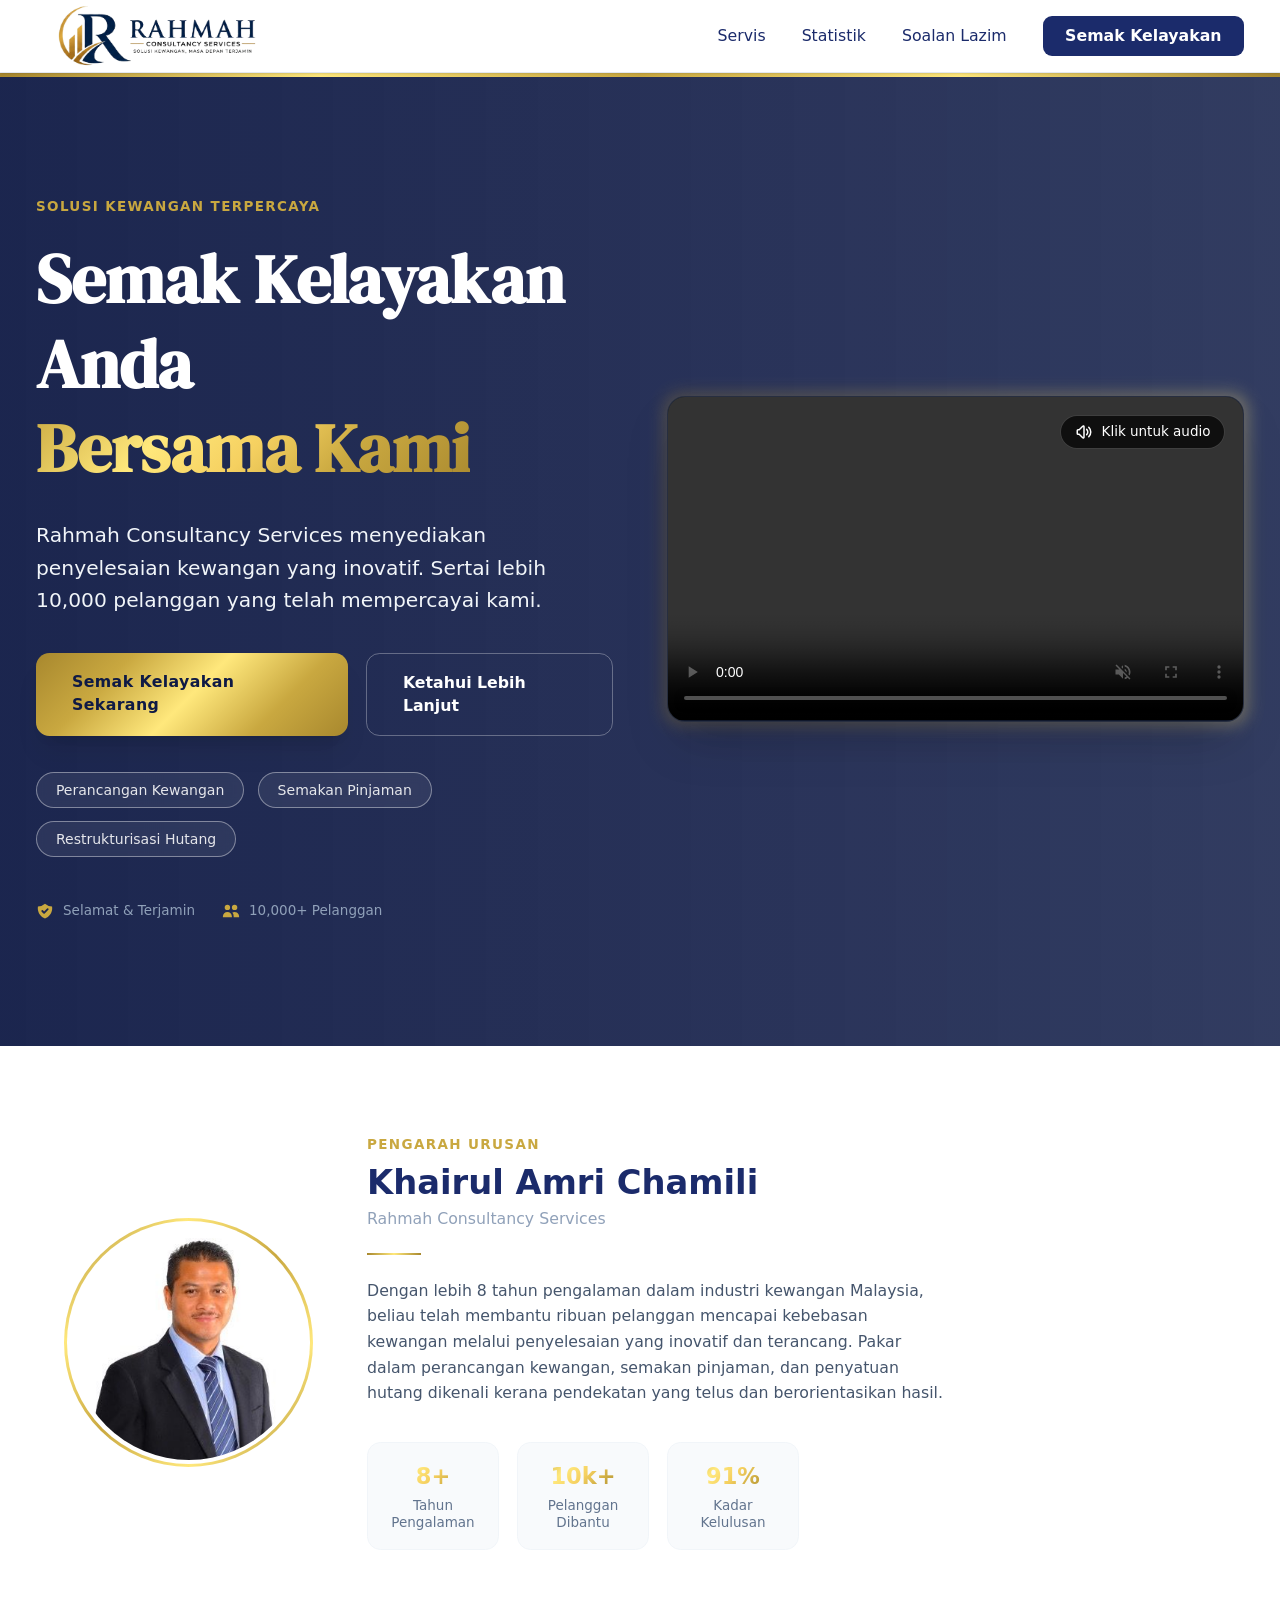
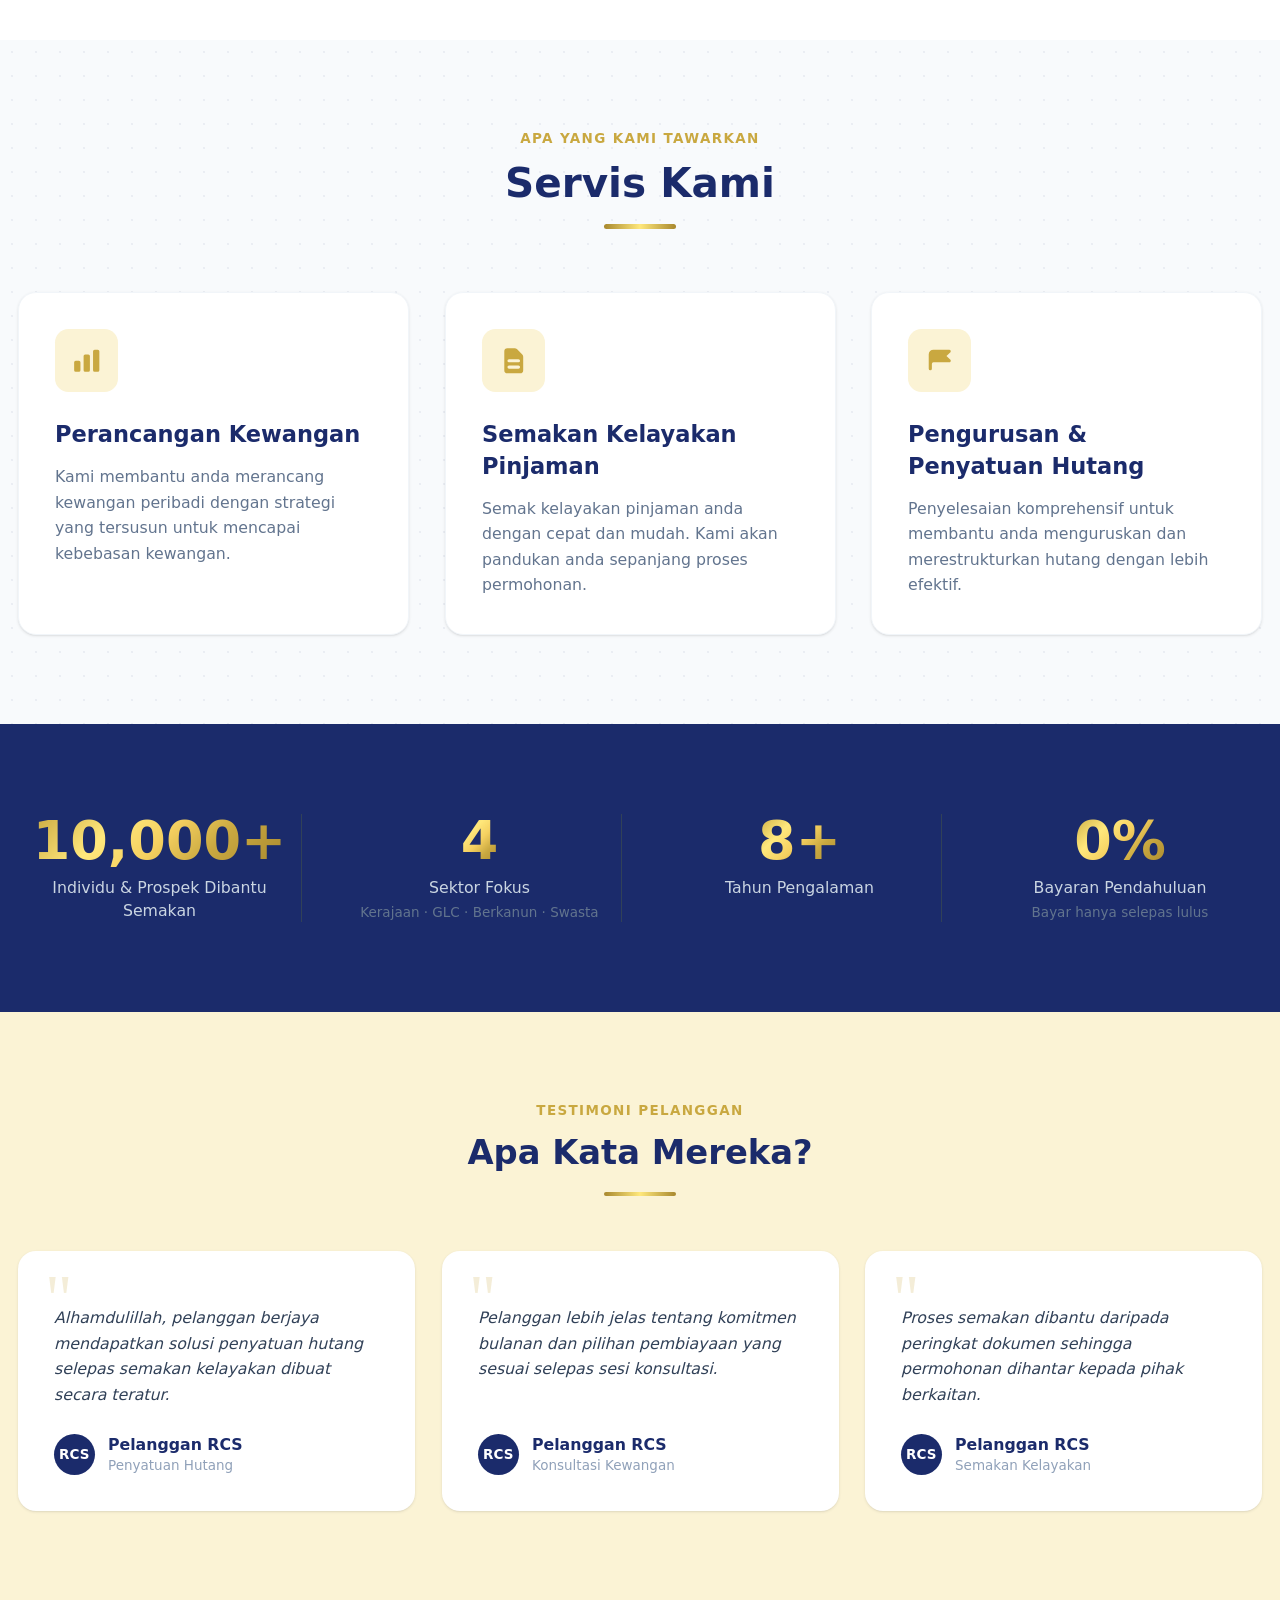
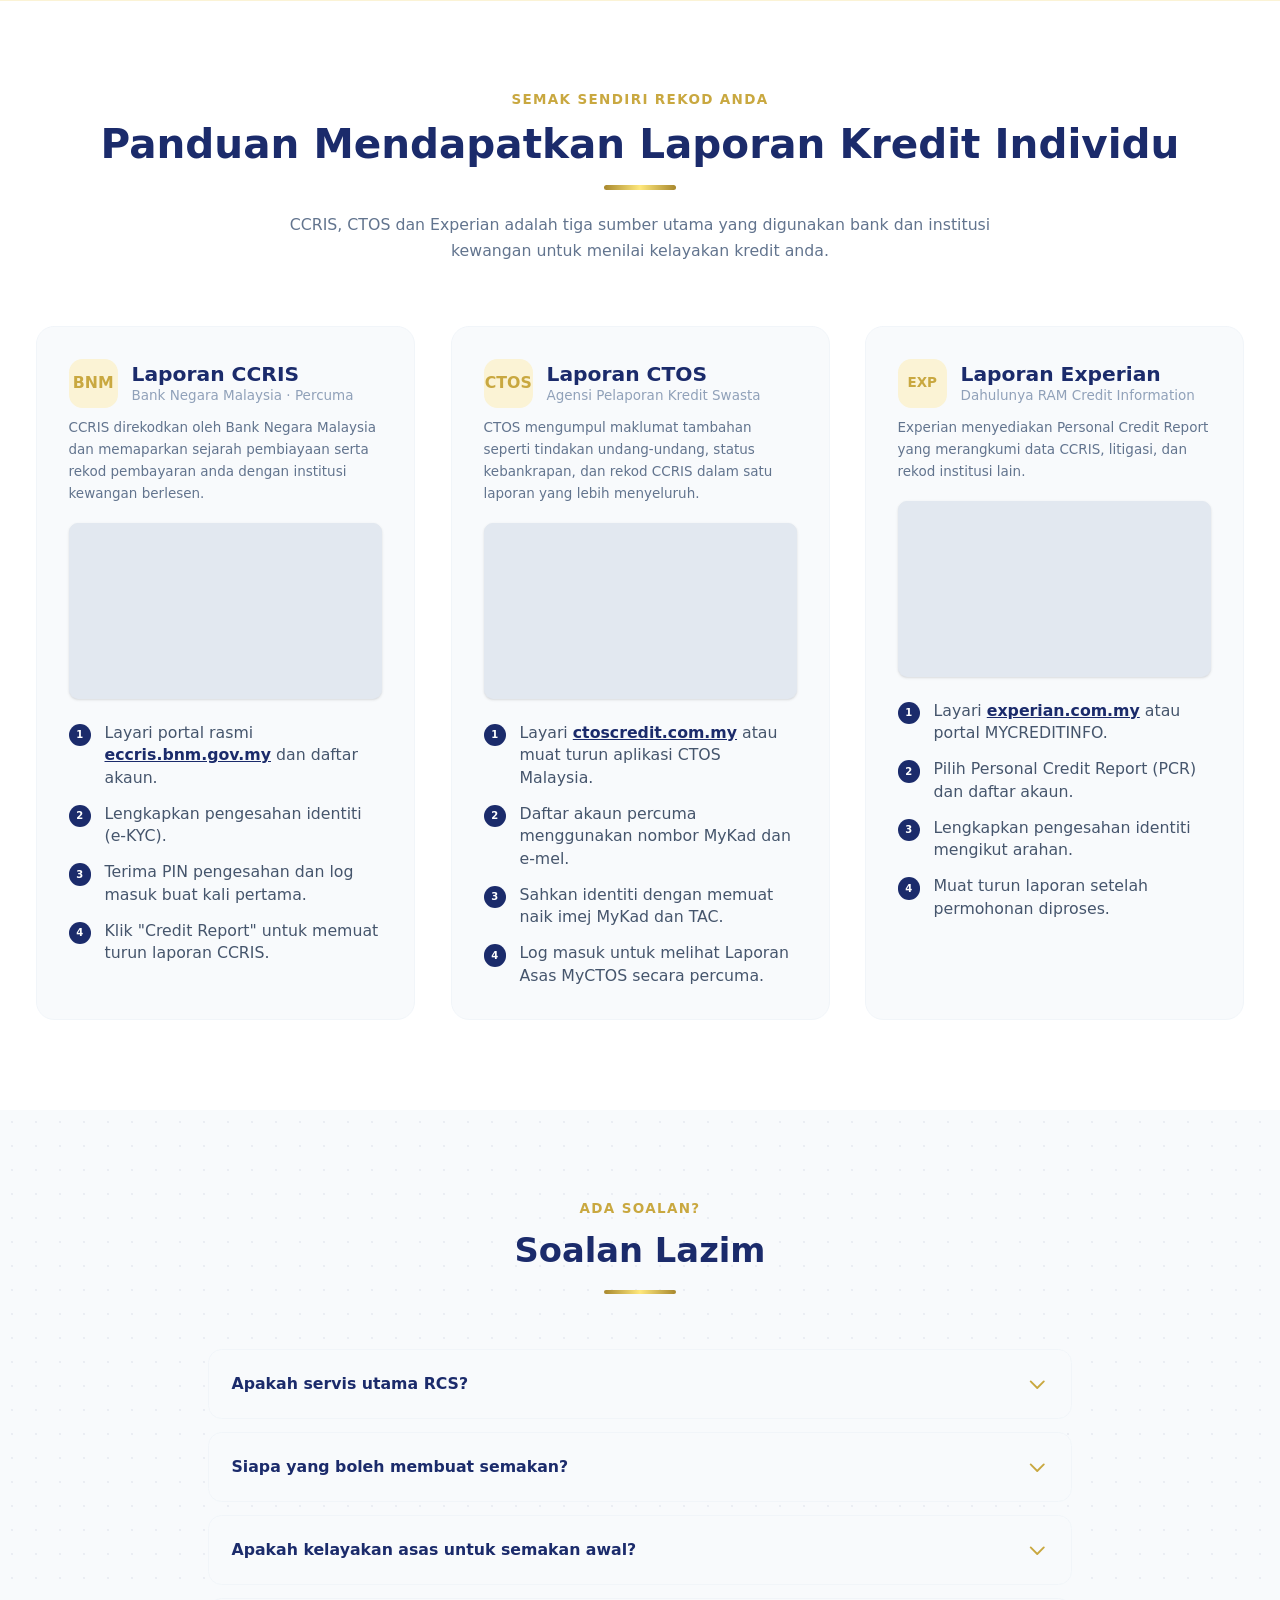
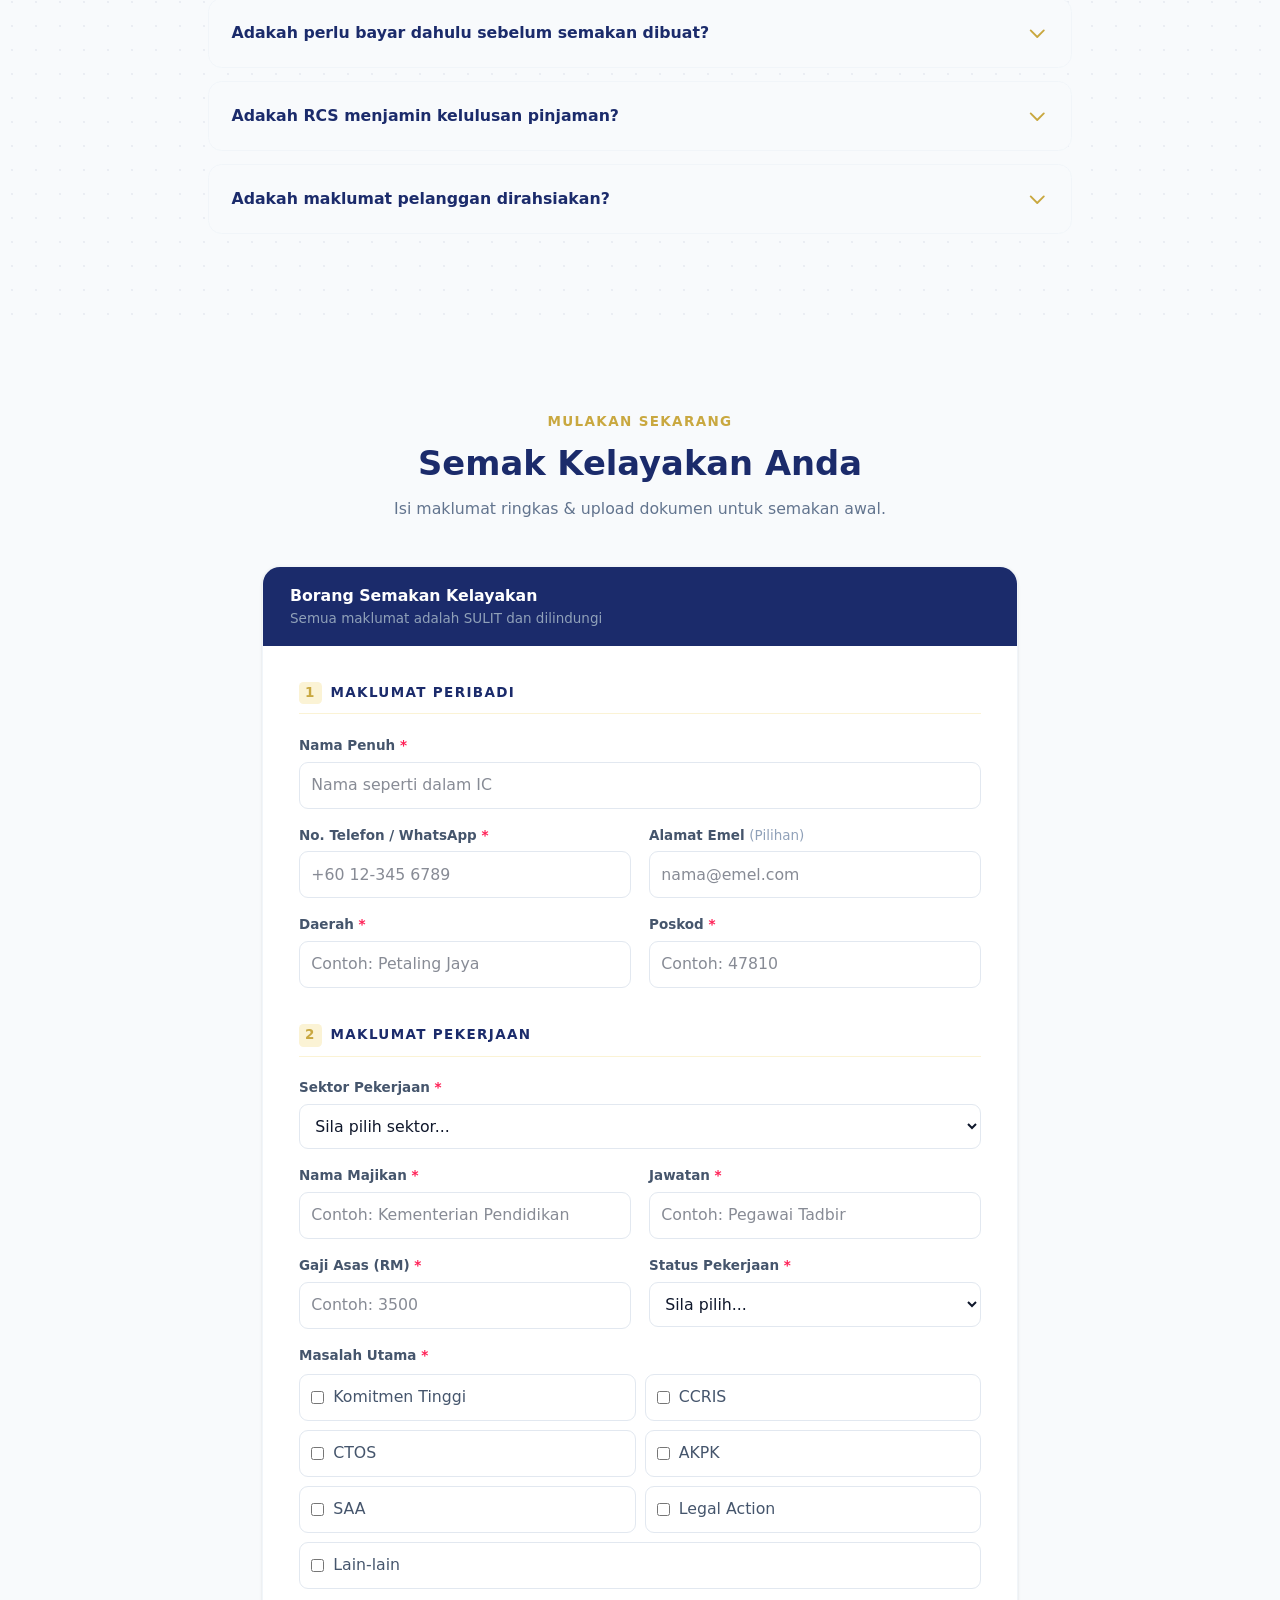
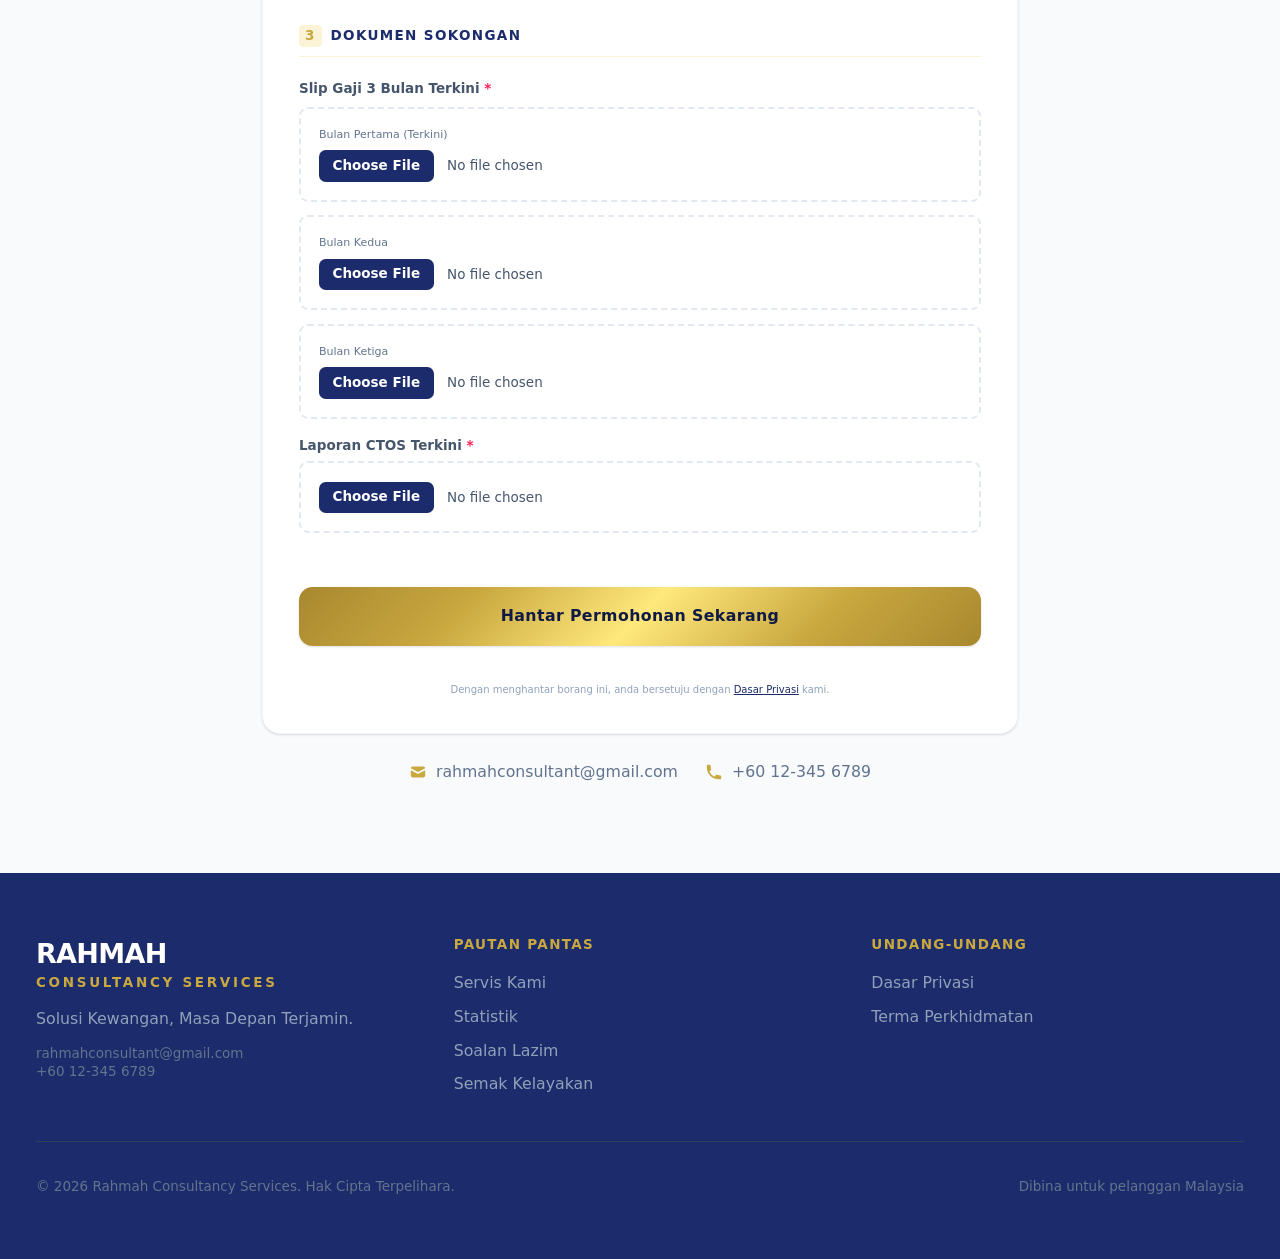
==== commit 79599283: "Update HTML files and add new CSS asset" ====
--- a/index.html
+++ b/index.html
@@ -7,7 +7,7 @@
     <link rel="preconnect" href="https://fonts.googleapis.com">
     <link rel="preconnect" href="https://fonts.gstatic.com" crossorigin>
     <link href="https://fonts.googleapis.com/css2?family=DM+Serif+Display:ital@0;1&display=swap" rel="stylesheet">
-    <link rel="stylesheet" href="assets/app-WshJ1xP1.css">
+    <link rel="stylesheet" href="assets/app-B74Mv5uI.css">
 </head>
 <body class="font-sans antialiased text-slate-900 bg-slate-50 flex flex-col min-h-screen">
 
--- a/assets/app-B74Mv5uI.css
+++ b/assets/app-B74Mv5uI.css
@@ -0,0 +1 @@
+@layer properties{@supports (((-webkit-hyphens:none)) and (not (margin-trim:inline))) or ((-moz-orient:inline) and (not (color:rgb(from red r g b)))){*,:before,:after,::backdrop{--tw-translate-x:0;--tw-translate-y:0;--tw-translate-z:0;--tw-rotate-x:initial;--tw-rotate-y:initial;--tw-rotate-z:initial;--tw-skew-x:initial;--tw-skew-y:initial;--tw-space-y-reverse:0;--tw-space-x-reverse:0;--tw-divide-x-reverse:0;--tw-border-style:solid;--tw-divide-y-reverse:0;--tw-gradient-position:initial;--tw-gradient-from:#0000;--tw-gradient-via:#0000;--tw-gradient-to:#0000;--tw-gradient-stops:initial;--tw-gradient-via-stops:initial;--tw-gradient-from-position:0%;--tw-gradient-via-position:50%;--tw-gradient-to-position:100%;--tw-leading:initial;--tw-font-weight:initial;--tw-tracking:initial;--tw-shadow:0 0 #0000;--tw-shadow-color:initial;--tw-shadow-alpha:100%;--tw-inset-shadow:0 0 #0000;--tw-inset-shadow-color:initial;--tw-inset-shadow-alpha:100%;--tw-ring-color:initial;--tw-ring-shadow:0 0 #0000;--tw-inset-ring-color:initial;--tw-inset-ring-shadow:0 0 #0000;--tw-ring-inset:initial;--tw-ring-offset-width:0px;--tw-ring-offset-color:#fff;--tw-ring-offset-shadow:0 0 #0000;--tw-blur:initial;--tw-brightness:initial;--tw-contrast:initial;--tw-grayscale:initial;--tw-hue-rotate:initial;--tw-invert:initial;--tw-opacity:initial;--tw-saturate:initial;--tw-sepia:initial;--tw-drop-shadow:initial;--tw-drop-shadow-color:initial;--tw-drop-shadow-alpha:100%;--tw-drop-shadow-size:initial;--tw-backdrop-blur:initial;--tw-backdrop-brightness:initial;--tw-backdrop-contrast:initial;--tw-backdrop-grayscale:initial;--tw-backdrop-hue-rotate:initial;--tw-backdrop-invert:initial;--tw-backdrop-opacity:initial;--tw-backdrop-saturate:initial;--tw-backdrop-sepia:initial;--tw-duration:initial;--tw-ease:initial;--tw-content:""}}}@layer theme{:root,:host{--font-sans:"Instrument Sans", ui-sans-serif, system-ui, sans-serif, "Apple Color Emoji", "Segoe UI Emoji", "Segoe UI Symbol", "Noto Color Emoji";--font-serif:ui-serif, Georgia, Cambria, "Times New Roman", Times, serif;--font-mono:ui-monospace, SFMono-Regular, Menlo, Monaco, Consolas, "Liberation Mono", "Courier New", monospace;--color-red-50:oklch(97.1% .013 17.38);--color-red-100:oklch(93.6% .032 17.717);--color-red-200:oklch(88.5% .062 18.334);--color-red-300:oklch(80.8% .114 19.571);--color-red-400:oklch(70.4% .191 22.216);--color-red-500:oklch(63.7% .237 25.331);--color-red-600:oklch(57.7% .245 27.325);--color-red-700:oklch(50.5% .213 27.518);--color-red-800:oklch(44.4% .177 26.899);--color-red-900:oklch(39.6% .141 25.723);--color-red-950:oklch(25.8% .092 26.042);--color-orange-50:oklch(98% .016 73.684);--color-orange-100:oklch(95.4% .038 75.164);--color-orange-200:oklch(90.1% .076 70.697);--color-orange-300:oklch(83.7% .128 66.29);--color-orange-400:oklch(75% .183 55.934);--color-orange-500:oklch(70.5% .213 47.604);--color-orange-600:oklch(64.6% .222 41.116);--color-orange-700:oklch(55.3% .195 38.402);--color-orange-800:oklch(47% .157 37.304);--color-orange-900:oklch(40.8% .123 38.172);--color-orange-950:oklch(26.6% .079 36.259);--color-amber-50:oklch(98.7% .022 95.277);--color-amber-100:oklch(96.2% .059 95.617);--color-amber-200:oklch(92.4% .12 95.746);--color-amber-300:oklch(87.9% .169 91.605);--color-amber-400:oklch(82.8% .189 84.429);--color-amber-500:oklch(76.9% .188 70.08);--color-amber-600:oklch(66.6% .179 58.318);--color-amber-700:oklch(55.5% .163 48.998);--color-amber-800:oklch(47.3% .137 46.201);--color-amber-900:oklch(41.4% .112 45.904);--color-amber-950:oklch(27.9% .077 45.635);--color-yellow-50:oklch(98.7% .026 102.212);--color-yellow-100:oklch(97.3% .071 103.193);--color-yellow-200:oklch(94.5% .129 101.54);--color-yellow-300:oklch(90.5% .182 98.111);--color-yellow-400:oklch(85.2% .199 91.936);--color-yellow-500:oklch(79.5% .184 86.047);--color-yellow-600:oklch(68.1% .162 75.834);--color-yellow-700:oklch(55.4% .135 66.442);--color-yellow-800:oklch(47.6% .114 61.907);--color-yellow-900:oklch(42.1% .095 57.708);--color-yellow-950:oklch(28.6% .066 53.813);--color-lime-50:oklch(98.6% .031 120.757);--color-lime-100:oklch(96.7% .067 122.328);--color-lime-200:oklch(93.8% .127 124.321);--color-lime-300:oklch(89.7% .196 126.665);--color-lime-400:oklch(84.1% .238 128.85);--color-lime-500:oklch(76.8% .233 130.85);--color-lime-600:oklch(64.8% .2 131.684);--color-lime-700:oklch(53.2% .157 131.589);--color-lime-800:oklch(45.3% .124 130.933);--color-lime-900:oklch(40.5% .101 131.063);--color-lime-950:oklch(27.4% .072 132.109);--color-green-50:oklch(98.2% .018 155.826);--color-green-100:oklch(96.2% .044 156.743);--color-green-200:oklch(92.5% .084 155.995);--color-green-300:oklch(87.1% .15 154.449);--color-green-400:oklch(79.2% .209 151.711);--color-green-500:oklch(72.3% .219 149.579);--color-green-600:oklch(62.7% .194 149.214);--color-green-700:oklch(52.7% .154 150.069);--color-green-800:oklch(44.8% .119 151.328);--color-green-900:oklch(39.3% .095 152.535);--color-green-950:oklch(26.6% .065 152.934);--color-emerald-50:oklch(97.9% .021 166.113);--color-emerald-100:oklch(95% .052 163.051);--color-emerald-200:oklch(90.5% .093 164.15);--color-emerald-300:oklch(84.5% .143 164.978);--color-emerald-400:oklch(76.5% .177 163.223);--color-emerald-500:oklch(69.6% .17 162.48);--color-emerald-600:oklch(59.6% .145 163.225);--color-emerald-700:oklch(50.8% .118 165.612);--color-emerald-800:oklch(43.2% .095 166.913);--color-emerald-900:oklch(37.8% .077 168.94);--color-emerald-950:oklch(26.2% .051 172.552);--color-teal-50:oklch(98.4% .014 180.72);--color-teal-100:oklch(95.3% .051 180.801);--color-teal-200:oklch(91% .096 180.426);--color-teal-300:oklch(85.5% .138 181.071);--color-teal-400:oklch(77.7% .152 181.912);--color-teal-500:oklch(70.4% .14 182.503);--color-teal-600:oklch(60% .118 184.704);--color-teal-700:oklch(51.1% .096 186.391);--color-teal-800:oklch(43.7% .078 188.216);--color-teal-900:oklch(38.6% .063 188.416);--color-teal-950:oklch(27.7% .046 192.524);--color-cyan-50:oklch(98.4% .019 200.873);--color-cyan-100:oklch(95.6% .045 203.388);--color-cyan-200:oklch(91.7% .08 205.041);--color-cyan-300:oklch(86.5% .127 207.078);--color-cyan-400:oklch(78.9% .154 211.53);--color-cyan-500:oklch(71.5% .143 215.221);--color-cyan-600:oklch(60.9% .126 221.723);--color-cyan-700:oklch(52% .105 223.128);--color-cyan-800:oklch(45% .085 224.283);--color-cyan-900:oklch(39.8% .07 227.392);--color-cyan-950:oklch(30.2% .056 229.695);--color-sky-50:oklch(97.7% .013 236.62);--color-sky-100:oklch(95.1% .026 236.824);--color-sky-200:oklch(90.1% .058 230.902);--color-sky-300:oklch(82.8% .111 230.318);--color-sky-400:oklch(74.6% .16 232.661);--color-sky-500:oklch(68.5% .169 237.323);--color-sky-600:oklch(58.8% .158 241.966);--color-sky-700:oklch(50% .134 242.749);--color-sky-800:oklch(44.3% .11 240.79);--color-sky-900:oklch(39.1% .09 240.876);--color-sky-950:oklch(29.3% .066 243.157);--color-blue-50:oklch(97% .014 254.604);--color-blue-100:oklch(93.2% .032 255.585);--color-blue-200:oklch(88.2% .059 254.128);--color-blue-300:oklch(80.9% .105 251.813);--color-blue-400:oklch(70.7% .165 254.624);--color-blue-500:oklch(62.3% .214 259.815);--color-blue-600:oklch(54.6% .245 262.881);--color-blue-700:oklch(48.8% .243 264.376);--color-blue-800:oklch(42.4% .199 265.638);--color-blue-900:oklch(37.9% .146 265.522);--color-blue-950:oklch(28.2% .091 267.935);--color-indigo-50:oklch(96.2% .018 272.314);--color-indigo-100:oklch(93% .034 272.788);--color-indigo-200:oklch(87% .065 274.039);--color-indigo-300:oklch(78.5% .115 274.713);--color-indigo-400:oklch(67.3% .182 276.935);--color-indigo-500:oklch(58.5% .233 277.117);--color-indigo-600:oklch(51.1% .262 276.966);--color-indigo-700:oklch(45.7% .24 277.023);--color-indigo-800:oklch(39.8% .195 277.366);--color-indigo-900:oklch(35.9% .144 278.697);--color-indigo-950:oklch(25.7% .09 281.288);--color-violet-50:oklch(96.9% .016 293.756);--color-violet-100:oklch(94.3% .029 294.588);--color-violet-200:oklch(89.4% .057 293.283);--color-violet-300:oklch(81.1% .111 293.571);--color-violet-400:oklch(70.2% .183 293.541);--color-violet-500:oklch(60.6% .25 292.717);--color-violet-600:oklch(54.1% .281 293.009);--color-violet-700:oklch(49.1% .27 292.581);--color-violet-800:oklch(43.2% .232 292.759);--color-violet-900:oklch(38% .189 293.745);--color-violet-950:oklch(28.3% .141 291.089);--color-purple-50:oklch(97.7% .014 308.299);--color-purple-100:oklch(94.6% .033 307.174);--color-purple-200:oklch(90.2% .063 306.703);--color-purple-300:oklch(82.7% .119 306.383);--color-purple-400:oklch(71.4% .203 305.504);--color-purple-500:oklch(62.7% .265 303.9);--color-purple-600:oklch(55.8% .288 302.321);--color-purple-700:oklch(49.6% .265 301.924);--color-purple-800:oklch(43.8% .218 303.724);--color-purple-900:oklch(38.1% .176 304.987);--color-purple-950:oklch(29.1% .149 302.717);--color-fuchsia-50:oklch(97.7% .017 320.058);--color-fuchsia-100:oklch(95.2% .037 318.852);--color-fuchsia-200:oklch(90.3% .076 319.62);--color-fuchsia-300:oklch(83.3% .145 321.434);--color-fuchsia-400:oklch(74% .238 322.16);--color-fuchsia-500:oklch(66.7% .295 322.15);--color-fuchsia-600:oklch(59.1% .293 322.896);--color-fuchsia-700:oklch(51.8% .253 323.949);--color-fuchsia-800:oklch(45.2% .211 324.591);--color-fuchsia-900:oklch(40.1% .17 325.612);--color-fuchsia-950:oklch(29.3% .136 325.661);--color-pink-50:oklch(97.1% .014 343.198);--color-pink-100:oklch(94.8% .028 342.258);--color-pink-200:oklch(89.9% .061 343.231);--color-pink-300:oklch(82.3% .12 346.018);--color-pink-400:oklch(71.8% .202 349.761);--color-pink-500:oklch(65.6% .241 354.308);--color-pink-600:oklch(59.2% .249 .584);--color-pink-700:oklch(52.5% .223 3.958);--color-pink-800:oklch(45.9% .187 3.815);--color-pink-900:oklch(40.8% .153 2.432);--color-pink-950:oklch(28.4% .109 3.907);--color-rose-50:oklch(96.9% .015 12.422);--color-rose-100:oklch(94.1% .03 12.58);--color-rose-200:oklch(89.2% .058 10.001);--color-rose-300:oklch(81% .117 11.638);--color-rose-400:oklch(71.2% .194 13.428);--color-rose-500:oklch(64.5% .246 16.439);--color-rose-600:oklch(58.6% .253 17.585);--color-rose-700:oklch(51.4% .222 16.935);--color-rose-800:oklch(45.5% .188 13.697);--color-rose-900:oklch(41% .159 10.272);--color-rose-950:oklch(27.1% .105 12.094);--color-slate-50:oklch(98.4% .003 247.858);--color-slate-100:oklch(96.8% .007 247.896);--color-slate-200:oklch(92.9% .013 255.508);--color-slate-300:oklch(86.9% .022 252.894);--color-slate-400:oklch(70.4% .04 256.788);--color-slate-500:oklch(55.4% .046 257.417);--color-slate-600:oklch(44.6% .043 257.281);--color-slate-700:oklch(37.2% .044 257.287);--color-slate-800:oklch(27.9% .041 260.031);--color-slate-900:oklch(20.8% .042 265.755);--color-slate-950:oklch(12.9% .042 264.695);--color-gray-50:oklch(98.5% .002 247.839);--color-gray-100:oklch(96.7% .003 264.542);--color-gray-200:oklch(92.8% .006 264.531);--color-gray-300:oklch(87.2% .01 258.338);--color-gray-400:oklch(70.7% .022 261.325);--color-gray-500:oklch(55.1% .027 264.364);--color-gray-600:oklch(44.6% .03 256.802);--color-gray-700:oklch(37.3% .034 259.733);--color-gray-800:oklch(27.8% .033 256.848);--color-gray-900:oklch(21% .034 264.665);--color-gray-950:oklch(13% .028 261.692);--color-zinc-50:oklch(98.5% 0 0);--color-zinc-100:oklch(96.7% .001 286.375);--color-zinc-200:oklch(92% .004 286.32);--color-zinc-300:oklch(87.1% .006 286.286);--color-zinc-400:oklch(70.5% .015 286.067);--color-zinc-500:oklch(55.2% .016 285.938);--color-zinc-600:oklch(44.2% .017 285.786);--color-zinc-700:oklch(37% .013 285.805);--color-zinc-800:oklch(27.4% .006 286.033);--color-zinc-900:oklch(21% .006 285.885);--color-zinc-950:oklch(14.1% .005 285.823);--color-neutral-50:oklch(98.5% 0 0);--color-neutral-100:oklch(97% 0 0);--color-neutral-200:oklch(92.2% 0 0);--color-neutral-300:oklch(87% 0 0);--color-neutral-400:oklch(70.8% 0 0);--color-neutral-500:oklch(55.6% 0 0);--color-neutral-600:oklch(43.9% 0 0);--color-neutral-700:oklch(37.1% 0 0);--color-neutral-800:oklch(26.9% 0 0);--color-neutral-900:oklch(20.5% 0 0);--color-neutral-950:oklch(14.5% 0 0);--color-stone-50:oklch(98.5% .001 106.423);--color-stone-100:oklch(97% .001 106.424);--color-stone-200:oklch(92.3% .003 48.717);--color-stone-300:oklch(86.9% .005 56.366);--color-stone-400:oklch(70.9% .01 56.259);--color-stone-500:oklch(55.3% .013 58.071);--color-stone-600:oklch(44.4% .011 73.639);--color-stone-700:oklch(37.4% .01 67.558);--color-stone-800:oklch(26.8% .007 34.298);--color-stone-900:oklch(21.6% .006 56.043);--color-stone-950:oklch(14.7% .004 49.25);--color-black:#000;--color-white:#fff;--spacing:.25rem;--breakpoint-sm:40rem;--breakpoint-md:48rem;--breakpoint-lg:64rem;--breakpoint-xl:80rem;--breakpoint-2xl:96rem;--container-3xs:16rem;--container-2xs:18rem;--container-xs:20rem;--container-sm:24rem;--container-md:28rem;--container-lg:32rem;--container-xl:36rem;--container-2xl:42rem;--container-3xl:48rem;--container-4xl:56rem;--container-5xl:64rem;--container-6xl:72rem;--container-7xl:80rem;--text-xs:.75rem;--text-xs--line-height:calc(1 / .75);--text-sm:.875rem;--text-sm--line-height:calc(1.25 / .875);--text-base:1rem;--text-base--line-height: 1.5 ;--text-lg:1.125rem;--text-lg--line-height:calc(1.75 / 1.125);--text-xl:1.25rem;--text-xl--line-height:calc(1.75 / 1.25);--text-2xl:1.5rem;--text-2xl--line-height:calc(2 / 1.5);--text-3xl:1.875rem;--text-3xl--line-height: 1.2 ;--text-4xl:2.25rem;--text-4xl--line-height:calc(2.5 / 2.25);--text-5xl:3rem;--text-5xl--line-height:1;--text-6xl:3.75rem;--text-6xl--line-height:1;--text-7xl:4.5rem;--text-7xl--line-height:1;--text-8xl:6rem;--text-8xl--line-height:1;--text-9xl:8rem;--text-9xl--line-height:1;--font-weight-thin:100;--font-weight-extralight:200;--font-weight-light:300;--font-weight-normal:400;--font-weight-medium:500;--font-weight-semibold:600;--font-weight-bold:700;--font-weight-extrabold:800;--font-weight-black:900;--tracking-tighter:-.05em;--tracking-tight:-.025em;--tracking-normal:0em;--tracking-wide:.025em;--tracking-wider:.05em;--tracking-widest:.1em;--leading-tight:1.25;--leading-snug:1.375;--leading-normal:1.5;--leading-relaxed:1.625;--leading-loose:2;--radius-xs:.125rem;--radius-sm:.25rem;--radius-md:.375rem;--radius-lg:.5rem;--radius-xl:.75rem;--radius-2xl:1rem;--radius-3xl:1.5rem;--radius-4xl:2rem;--shadow-2xs:0 1px #0000000d;--shadow-xs:0 1px 2px 0 #0000000d;--shadow-sm:0 1px 3px 0 #0000001a, 0 1px 2px -1px #0000001a;--shadow-md:0 4px 6px -1px #0000001a, 0 2px 4px -2px #0000001a;--shadow-lg:0 10px 15px -3px #0000001a, 0 4px 6px -4px #0000001a;--shadow-xl:0 20px 25px -5px #0000001a, 0 8px 10px -6px #0000001a;--shadow-2xl:0 25px 50px -12px #00000040;--inset-shadow-2xs:inset 0 1px #0000000d;--inset-shadow-xs:inset 0 1px 1px #0000000d;--inset-shadow-sm:inset 0 2px 4px #0000000d;--drop-shadow-xs:0 1px 1px #0000000d;--drop-shadow-sm:0 1px 2px #00000026;--drop-shadow-md:0 3px 3px #0000001f;--drop-shadow-lg:0 4px 4px #00000026;--drop-shadow-xl:0 9px 7px #0000001a;--drop-shadow-2xl:0 25px 25px #00000026;--ease-in:cubic-bezier(.4, 0, 1, 1);--ease-out:cubic-bezier(0, 0, .2, 1);--ease-in-out:cubic-bezier(.4, 0, .2, 1);--animate-spin:spin 1s linear infinite;--animate-ping:ping 1s cubic-bezier(0, 0, .2, 1) infinite;--animate-pulse:pulse 2s cubic-bezier(.4, 0, .6, 1) infinite;--animate-bounce:bounce 1s infinite;--blur-xs:4px;--blur-sm:8px;--blur-md:12px;--blur-lg:16px;--blur-xl:24px;--blur-2xl:40px;--blur-3xl:64px;--perspective-dramatic:100px;--perspective-near:300px;--perspective-normal:500px;--perspective-midrange:800px;--perspective-distant:1200px;--aspect-video:16 / 9;--default-transition-duration:.15s;--default-transition-timing-function:cubic-bezier(.4, 0, .2, 1);--default-font-family:var(--font-sans);--default-mono-font-family:var(--font-mono);--color-navy:#1b2b6b;--color-navy-dark:#0f1a45;--color-gold:#c9a840;--color-gold-light:#fbf3d5}}@layer base{*,:after,:before,::backdrop{box-sizing:border-box;border:0 solid;margin:0;padding:0}::file-selector-button{box-sizing:border-box;border:0 solid;margin:0;padding:0}html,:host{-webkit-text-size-adjust:100%;tab-size:4;line-height:1.5;font-family:var(--default-font-family,ui-sans-serif, system-ui, sans-serif, "Apple Color Emoji", "Segoe UI Emoji", "Segoe UI Symbol", "Noto Color Emoji");font-feature-settings:var(--default-font-feature-settings,normal);font-variation-settings:var(--default-font-variation-settings,normal);-webkit-tap-highlight-color:transparent}hr{height:0;color:inherit;border-top-width:1px}abbr:where([title]){-webkit-text-decoration:underline dotted;text-decoration:underline dotted}h1,h2,h3,h4,h5,h6{font-size:inherit;font-weight:inherit}a{color:inherit;-webkit-text-decoration:inherit;text-decoration:inherit}b,strong{font-weight:bolder}code,kbd,samp,pre{font-family:var(--default-mono-font-family,ui-monospace, SFMono-Regular, Menlo, Monaco, Consolas, "Liberation Mono", "Courier New", monospace);font-feature-settings:var(--default-mono-font-feature-settings,normal);font-variation-settings:var(--default-mono-font-variation-settings,normal);font-size:1em}small{font-size:80%}sub,sup{vertical-align:baseline;font-size:75%;line-height:0;position:relative}sub{bottom:-.25em}sup{top:-.5em}table{text-indent:0;border-color:inherit;border-collapse:collapse}:-moz-focusring{outline:auto}progress{vertical-align:baseline}summary{display:list-item}ol,ul,menu{list-style:none}img,svg,video,canvas,audio,iframe,embed,object{vertical-align:middle;display:block}img,video{max-width:100%;height:auto}button,input,select,optgroup,textarea{font:inherit;font-feature-settings:inherit;font-variation-settings:inherit;letter-spacing:inherit;color:inherit;opacity:1;background-color:#0000;border-radius:0}::file-selector-button{font:inherit;font-feature-settings:inherit;font-variation-settings:inherit;letter-spacing:inherit;color:inherit;opacity:1;background-color:#0000;border-radius:0}:where(select:is([multiple],[size])) optgroup{font-weight:bolder}:where(select:is([multiple],[size])) optgroup option{padding-inline-start:20px}::file-selector-button{margin-inline-end:4px}::placeholder{opacity:1}@supports (not ((-webkit-appearance:-apple-pay-button))) or (contain-intrinsic-size:1px){::placeholder{color:currentColor}@supports (color:color-mix(in lab,red,red)){::placeholder{color:color-mix(in oklab,currentcolor 50%,transparent)}}}textarea{resize:vertical}::-webkit-search-decoration{-webkit-appearance:none}::-webkit-date-and-time-value{min-height:1lh;text-align:inherit}::-webkit-datetime-edit{display:inline-flex}::-webkit-datetime-edit-fields-wrapper{padding:0}::-webkit-datetime-edit{padding-block:0}::-webkit-datetime-edit-year-field{padding-block:0}::-webkit-datetime-edit-month-field{padding-block:0}::-webkit-datetime-edit-day-field{padding-block:0}::-webkit-datetime-edit-hour-field{padding-block:0}::-webkit-datetime-edit-minute-field{padding-block:0}::-webkit-datetime-edit-second-field{padding-block:0}::-webkit-datetime-edit-millisecond-field{padding-block:0}::-webkit-datetime-edit-meridiem-field{padding-block:0}::-webkit-calendar-picker-indicator{line-height:1}:-moz-ui-invalid{box-shadow:none}button,input:where([type=button],[type=reset],[type=submit]){appearance:button}::file-selector-button{appearance:button}::-webkit-inner-spin-button{height:auto}::-webkit-outer-spin-button{height:auto}[hidden]:where(:not([hidden=until-found])){display:none!important}}@layer components;@layer utilities{.pointer-events-none{pointer-events:none}.visible{visibility:visible}.absolute{position:absolute}.fixed{position:fixed}.relative{position:relative}.static{position:static}.sticky{position:sticky}.-inset-1{inset:calc(var(--spacing) * -1)}.inset-0{inset:0}.top-0{top:0}.top-3{top:calc(var(--spacing) * 3)}.top-4{top:calc(var(--spacing) * 4)}.top-\[-1px\]{top:-1px}.right-0{right:0}.right-4{right:calc(var(--spacing) * 4)}.bottom-0{bottom:0}.left-0{left:0}.left-6{left:calc(var(--spacing) * 6)}.-z-10{z-index:-10}.z-10{z-index:10}.z-20{z-index:20}.z-50{z-index:50}.col-span-2{grid-column:span 2/span 2}.container{width:100%}@media(min-width:40rem){.container{max-width:40rem}}@media(min-width:48rem){.container{max-width:48rem}}@media(min-width:64rem){.container{max-width:64rem}}@media(min-width:80rem){.container{max-width:80rem}}@media(min-width:96rem){.container{max-width:96rem}}.mx-auto{margin-inline:auto}.-mt-3{margin-top:calc(var(--spacing) * -3)}.-mt-5{margin-top:calc(var(--spacing) * -5)}.-mt-\[4\.9rem\]{margin-top:-4.9rem}.-mt-px{margin-top:-1px}.mt-0\.5{margin-top:calc(var(--spacing) * .5)}.mt-1{margin-top:var(--spacing)}.mt-1\.5{margin-top:calc(var(--spacing) * 1.5)}.mt-2{margin-top:calc(var(--spacing) * 2)}.mt-4{margin-top:calc(var(--spacing) * 4)}.mt-5{margin-top:calc(var(--spacing) * 5)}.mt-6{margin-top:calc(var(--spacing) * 6)}.mt-8{margin-top:calc(var(--spacing) * 8)}.mt-10{margin-top:calc(var(--spacing) * 10)}.mt-auto{margin-top:auto}.mr-2{margin-right:calc(var(--spacing) * 2)}.mr-6{margin-right:calc(var(--spacing) * 6)}.-mb-px{margin-bottom:-1px}.mb-0\.5{margin-bottom:calc(var(--spacing) * .5)}.mb-1{margin-bottom:var(--spacing)}.mb-1\.5{margin-bottom:calc(var(--spacing) * 1.5)}.mb-2{margin-bottom:calc(var(--spacing) * 2)}.mb-3{margin-bottom:calc(var(--spacing) * 3)}.mb-4{margin-bottom:calc(var(--spacing) * 4)}.mb-5{margin-bottom:calc(var(--spacing) * 5)}.mb-6{margin-bottom:calc(var(--spacing) * 6)}.mb-8{margin-bottom:calc(var(--spacing) * 8)}.mb-10{margin-bottom:calc(var(--spacing) * 10)}.mb-12{margin-bottom:calc(var(--spacing) * 12)}.mb-14{margin-bottom:calc(var(--spacing) * 14)}.-ml-8{margin-left:calc(var(--spacing) * -8)}.-ml-px{margin-left:-1px}.ml-0\.5{margin-left:calc(var(--spacing) * .5)}.ml-1{margin-left:var(--spacing)}.ml-2{margin-left:calc(var(--spacing) * 2)}.ml-4{margin-left:calc(var(--spacing) * 4)}.ml-12{margin-left:calc(var(--spacing) * 12)}.block{display:block}.flex{display:flex}.grid{display:grid}.hidden{display:none}.inline{display:inline}.inline-block{display:inline-block}.inline-flex{display:inline-flex}.table{display:table}.table-row{display:table-row}.aspect-\[335\/376\]{aspect-ratio:335/376}.aspect-video{aspect-ratio:var(--aspect-video)}.size-2{width:calc(var(--spacing) * 2);height:calc(var(--spacing) * 2)}.size-3{width:calc(var(--spacing) * 3);height:calc(var(--spacing) * 3)}.h-0{height:0}.h-0\.5{height:calc(var(--spacing) * .5)}.h-1{height:var(--spacing)}.h-1\.5{height:calc(var(--spacing) * 1.5)}.h-2{height:calc(var(--spacing) * 2)}.h-2\.5{height:calc(var(--spacing) * 2.5)}.h-3{height:calc(var(--spacing) * 3)}.h-3\.5{height:calc(var(--spacing) * 3.5)}.h-4{height:calc(var(--spacing) * 4)}.h-5{height:calc(var(--spacing) * 5)}.h-6{height:calc(var(--spacing) * 6)}.h-7{height:calc(var(--spacing) * 7)}.h-8{height:calc(var(--spacing) * 8)}.h-9{height:calc(var(--spacing) * 9)}.h-10{height:calc(var(--spacing) * 10)}.h-11{height:calc(var(--spacing) * 11)}.h-14{height:calc(var(--spacing) * 14)}.h-14\.5{height:calc(var(--spacing) * 14.5)}.h-16{height:calc(var(--spacing) * 16)}.h-30{height:calc(var(--spacing) * 30)}.h-36{height:calc(var(--spacing) * 36)}.h-44{height:calc(var(--spacing) * 44)}.h-\[18px\]{height:18px}.h-\[56px\]{height:56px}.h-auto{height:auto}.h-full{height:100%}.max-h-\[90vh\]{max-height:90vh}.min-h-\[88vh\]{min-height:88vh}.min-h-dvh{min-height:100dvh}.min-h-screen{min-height:100vh}.w-1{width:var(--spacing)}.w-1\.5{width:calc(var(--spacing) * 1.5)}.w-2{width:calc(var(--spacing) * 2)}.w-2\.5{width:calc(var(--spacing) * 2.5)}.w-3{width:calc(var(--spacing) * 3)}.w-3\.5{width:calc(var(--spacing) * 3.5)}.w-4{width:calc(var(--spacing) * 4)}.w-5{width:calc(var(--spacing) * 5)}.w-6{width:calc(var(--spacing) * 6)}.w-7{width:calc(var(--spacing) * 7)}.w-8{width:calc(var(--spacing) * 8)}.w-9{width:calc(var(--spacing) * 9)}.w-10{width:calc(var(--spacing) * 10)}.w-11{width:calc(var(--spacing) * 11)}.w-12{width:calc(var(--spacing) * 12)}.w-14{width:calc(var(--spacing) * 14)}.w-16{width:calc(var(--spacing) * 16)}.w-36{width:calc(var(--spacing) * 36)}.w-40{width:calc(var(--spacing) * 40)}.w-44{width:calc(var(--spacing) * 44)}.w-\[18px\]{width:18px}.w-\[448px\]{width:448px}.w-auto{width:auto}.w-fit{width:fit-content}.w-full{width:100%}.max-w-2xl{max-width:var(--container-2xl)}.max-w-3xl{max-width:var(--container-3xl)}.max-w-5xl{max-width:var(--container-5xl)}.max-w-6xl{max-width:var(--container-6xl)}.max-w-7xl{max-width:var(--container-7xl)}.max-w-\[335px\]{max-width:335px}.max-w-full{max-width:100%}.max-w-lg{max-width:var(--container-lg)}.max-w-none{max-width:none}.max-w-screen-xl{max-width:var(--breakpoint-xl)}.max-w-sm{max-width:var(--container-sm)}.max-w-xl{max-width:var(--container-xl)}.min-w-0{min-width:0}.min-w-5{min-width:calc(var(--spacing) * 5)}.min-w-6{min-width:calc(var(--spacing) * 6)}.min-w-\[640px\]{min-width:640px}.min-w-\[820px\]{min-width:820px}.flex-1{flex:1}.flex-shrink-0,.shrink-0{flex-shrink:0}.flex-grow,.grow{flex-grow:1}.translate-y-0{--tw-translate-y:0;translate:var(--tw-translate-x) var(--tw-translate-y)}.rotate-180{rotate:180deg}.transform{transform:var(--tw-rotate-x,) var(--tw-rotate-y,) var(--tw-rotate-z,) var(--tw-skew-x,) var(--tw-skew-y,)}.cursor-default{cursor:default}.cursor-not-allowed{cursor:not-allowed}.cursor-not-allowed\!{cursor:not-allowed!important}.cursor-pointer{cursor:pointer}.list-inside{list-style-position:inside}.list-decimal{list-style-type:decimal}.grid-cols-1{grid-template-columns:repeat(1,minmax(0,1fr))}.grid-cols-2{grid-template-columns:repeat(2,minmax(0,1fr))}.grid-cols-3{grid-template-columns:repeat(3,minmax(0,1fr))}.flex-col{flex-direction:column}.flex-col-reverse{flex-direction:column-reverse}.flex-wrap{flex-wrap:wrap}.items-baseline{align-items:baseline}.items-center{align-items:center}.items-end{align-items:flex-end}.items-start{align-items:flex-start}.justify-between{justify-content:space-between}.justify-center{justify-content:center}.justify-end{justify-content:flex-end}.justify-items-center{justify-items:center}.gap-0\.5{gap:calc(var(--spacing) * .5)}.gap-1{gap:var(--spacing)}.gap-1\.5{gap:calc(var(--spacing) * 1.5)}.gap-2{gap:calc(var(--spacing) * 2)}.gap-2\.5{gap:calc(var(--spacing) * 2.5)}.gap-3{gap:calc(var(--spacing) * 3)}.gap-4{gap:calc(var(--spacing) * 4)}.gap-5{gap:calc(var(--spacing) * 5)}.gap-6{gap:calc(var(--spacing) * 6)}.gap-8{gap:calc(var(--spacing) * 8)}.gap-10{gap:calc(var(--spacing) * 10)}.gap-12{gap:calc(var(--spacing) * 12)}:where(.space-y-0\.5>:not(:last-child)){--tw-space-y-reverse:0;margin-block-start:calc(calc(var(--spacing) * .5) * var(--tw-space-y-reverse));margin-block-end:calc(calc(var(--spacing) * .5) * calc(1 - var(--tw-space-y-reverse)))}:where(.space-y-1>:not(:last-child)){--tw-space-y-reverse:0;margin-block-start:calc(var(--spacing) * var(--tw-space-y-reverse));margin-block-end:calc(var(--spacing) * calc(1 - var(--tw-space-y-reverse)))}:where(.space-y-2\.5>:not(:last-child)){--tw-space-y-reverse:0;margin-block-start:calc(calc(var(--spacing) * 2.5) * var(--tw-space-y-reverse));margin-block-end:calc(calc(var(--spacing) * 2.5) * calc(1 - var(--tw-space-y-reverse)))}:where(.space-y-3>:not(:last-child)){--tw-space-y-reverse:0;margin-block-start:calc(calc(var(--spacing) * 3) * var(--tw-space-y-reverse));margin-block-end:calc(calc(var(--spacing) * 3) * calc(1 - var(--tw-space-y-reverse)))}:where(.space-y-4>:not(:last-child)){--tw-space-y-reverse:0;margin-block-start:calc(calc(var(--spacing) * 4) * var(--tw-space-y-reverse));margin-block-end:calc(calc(var(--spacing) * 4) * calc(1 - var(--tw-space-y-reverse)))}:where(.space-y-5>:not(:last-child)){--tw-space-y-reverse:0;margin-block-start:calc(calc(var(--spacing) * 5) * var(--tw-space-y-reverse));margin-block-end:calc(calc(var(--spacing) * 5) * calc(1 - var(--tw-space-y-reverse)))}:where(.space-y-6>:not(:last-child)){--tw-space-y-reverse:0;margin-block-start:calc(calc(var(--spacing) * 6) * var(--tw-space-y-reverse));margin-block-end:calc(calc(var(--spacing) * 6) * calc(1 - var(--tw-space-y-reverse)))}:where(.space-y-8>:not(:last-child)){--tw-space-y-reverse:0;margin-block-start:calc(calc(var(--spacing) * 8) * var(--tw-space-y-reverse));margin-block-end:calc(calc(var(--spacing) * 8) * calc(1 - var(--tw-space-y-reverse)))}:where(.space-x-1>:not(:last-child)){--tw-space-x-reverse:0;margin-inline-start:calc(var(--spacing) * var(--tw-space-x-reverse));margin-inline-end:calc(var(--spacing) * calc(1 - var(--tw-space-x-reverse)))}:where(.space-x-8>:not(:last-child)){--tw-space-x-reverse:0;margin-inline-start:calc(calc(var(--spacing) * 8) * var(--tw-space-x-reverse));margin-inline-end:calc(calc(var(--spacing) * 8) * calc(1 - var(--tw-space-x-reverse)))}:where(.divide-x>:not(:last-child)){--tw-divide-x-reverse:0;border-inline-style:var(--tw-border-style);border-inline-start-width:calc(1px * var(--tw-divide-x-reverse));border-inline-end-width:calc(1px * calc(1 - var(--tw-divide-x-reverse)))}:where(.divide-y>:not(:last-child)){--tw-divide-y-reverse:0;border-bottom-style:var(--tw-border-style);border-top-style:var(--tw-border-style);border-top-width:calc(1px * var(--tw-divide-y-reverse));border-bottom-width:calc(1px * calc(1 - var(--tw-divide-y-reverse)))}:where(.divide-neutral-200>:not(:last-child)){border-color:var(--color-neutral-200)}:where(.divide-slate-100>:not(:last-child)){border-color:var(--color-slate-100)}.truncate{text-overflow:ellipsis;white-space:nowrap;overflow:hidden}.overflow-hidden{overflow:hidden}.overflow-x-auto{overflow-x:auto}.overflow-x-hidden{overflow-x:hidden}.overflow-y-auto{overflow-y:auto}.scroll-smooth{scroll-behavior:smooth}.rounded{border-radius:.25rem}.rounded-2xl{border-radius:var(--radius-2xl)}.rounded-full{border-radius:3.40282e38px}.rounded-lg{border-radius:var(--radius-lg)}.rounded-md{border-radius:var(--radius-md)}.rounded-sm{border-radius:var(--radius-sm)}.rounded-xl{border-radius:var(--radius-xl)}.rounded-t{border-top-left-radius:.25rem;border-top-right-radius:.25rem}.rounded-t-lg{border-top-left-radius:var(--radius-lg);border-top-right-radius:var(--radius-lg)}.rounded-l-md{border-top-left-radius:var(--radius-md);border-bottom-left-radius:var(--radius-md)}.rounded-r-md{border-top-right-radius:var(--radius-md);border-bottom-right-radius:var(--radius-md)}.rounded-b-lg{border-bottom-right-radius:var(--radius-lg);border-bottom-left-radius:var(--radius-lg)}.rounded-br-lg{border-bottom-right-radius:var(--radius-lg)}.rounded-bl-lg{border-bottom-left-radius:var(--radius-lg)}.border{border-style:var(--tw-border-style);border-width:1px}.border-2{border-style:var(--tw-border-style);border-width:2px}.border-x{border-inline-style:var(--tw-border-style);border-inline-width:1px}.border-t{border-top-style:var(--tw-border-style);border-top-width:1px}.border-r{border-right-style:var(--tw-border-style);border-right-width:1px}.border-b{border-bottom-style:var(--tw-border-style);border-bottom-width:1px}.border-b-2{border-bottom-style:var(--tw-border-style);border-bottom-width:2px}.border-l-4{border-left-style:var(--tw-border-style);border-left-width:4px}.border-dashed{--tw-border-style:dashed;border-style:dashed}.border-dotted{--tw-border-style:dotted;border-style:dotted}.border-\[\#19140035\]{border-color:#19140035}.border-\[\#e3e3e0\]{border-color:#e3e3e0}.border-amber-300{border-color:var(--color-amber-300)}.border-amber-400{border-color:var(--color-amber-400)}.border-black{border-color:var(--color-black)}.border-blue-200{border-color:var(--color-blue-200)}.border-emerald-200{border-color:var(--color-emerald-200)}.border-emerald-300{border-color:var(--color-emerald-300)}.border-emerald-500{border-color:var(--color-emerald-500)}.border-gold-light{border-color:var(--color-gold-light)}.border-gray-200{border-color:var(--color-gray-200)}.border-gray-300{border-color:var(--color-gray-300)}.border-gray-400{border-color:var(--color-gray-400)}.border-navy{border-color:var(--color-navy)}.border-navy\/15{border-color:#1b2b6b26}@supports (color:color-mix(in lab,red,red)){.border-navy\/15{border-color:color-mix(in oklab,var(--color-navy) 15%,transparent)}}.border-neutral-100{border-color:var(--color-neutral-100)}.border-neutral-200{border-color:var(--color-neutral-200)}.border-neutral-300{border-color:var(--color-neutral-300)}.border-red-300{border-color:var(--color-red-300)}.border-red-500{border-color:var(--color-red-500)}.border-slate-100{border-color:var(--color-slate-100)}.border-slate-200{border-color:var(--color-slate-200)}.border-slate-700{border-color:var(--color-slate-700)}.border-transparent{border-color:#0000}.border-white\/10{border-color:#ffffff1a}@supports (color:color-mix(in lab,red,red)){.border-white\/10{border-color:color-mix(in oklab,var(--color-white) 10%,transparent)}}.border-white\/20{border-color:#fff3}@supports (color:color-mix(in lab,red,red)){.border-white\/20{border-color:color-mix(in oklab,var(--color-white) 20%,transparent)}}.border-white\/30{border-color:#ffffff4d}@supports (color:color-mix(in lab,red,red)){.border-white\/30{border-color:color-mix(in oklab,var(--color-white) 30%,transparent)}}.bg-\[\#1b1b18\]{background-color:#1b1b18}.bg-\[\#FDFDFC\]{background-color:#fdfdfc}.bg-\[\#dbdbd7\]{background-color:#dbdbd7}.bg-\[\#fff2f2\]{background-color:#fff2f2}.bg-amber-50{background-color:var(--color-amber-50)}.bg-amber-100{background-color:var(--color-amber-100)}.bg-amber-200{background-color:var(--color-amber-200)}.bg-amber-400{background-color:var(--color-amber-400)}.bg-amber-600{background-color:var(--color-amber-600)}.bg-black\/8{background-color:#00000014}@supports (color:color-mix(in lab,red,red)){.bg-black\/8{background-color:color-mix(in oklab,var(--color-black) 8%,transparent)}}.bg-black\/10{background-color:#0000001a}@supports (color:color-mix(in lab,red,red)){.bg-black\/10{background-color:color-mix(in oklab,var(--color-black) 10%,transparent)}}.bg-black\/70{background-color:#000000b3}@supports (color:color-mix(in lab,red,red)){.bg-black\/70{background-color:color-mix(in oklab,var(--color-black) 70%,transparent)}}.bg-blue-100{background-color:var(--color-blue-100)}.bg-blue-600{background-color:var(--color-blue-600)}.bg-blue-700{background-color:var(--color-blue-700)}.bg-emerald-50{background-color:var(--color-emerald-50)}.bg-emerald-100{background-color:var(--color-emerald-100)}.bg-emerald-200{background-color:var(--color-emerald-200)}.bg-emerald-500{background-color:var(--color-emerald-500)}.bg-emerald-600{background-color:var(--color-emerald-600)}.bg-gold{background-color:var(--color-gold)}.bg-gold-light{background-color:var(--color-gold-light)}.bg-gray-100{background-color:var(--color-gray-100)}.bg-gray-200{background-color:var(--color-gray-200)}.bg-navy{background-color:var(--color-navy)}.bg-navy\/5{background-color:#1b2b6b0d}@supports (color:color-mix(in lab,red,red)){.bg-navy\/5{background-color:color-mix(in oklab,var(--color-navy) 5%,transparent)}}.bg-navy\/10{background-color:#1b2b6b1a}@supports (color:color-mix(in lab,red,red)){.bg-navy\/10{background-color:color-mix(in oklab,var(--color-navy) 10%,transparent)}}.bg-navy\/80{background-color:#1b2b6bcc}@supports (color:color-mix(in lab,red,red)){.bg-navy\/80{background-color:color-mix(in oklab,var(--color-navy) 80%,transparent)}}.bg-neutral-50{background-color:var(--color-neutral-50)}.bg-neutral-600{background-color:var(--color-neutral-600)}.bg-red-50{background-color:var(--color-red-50)}.bg-red-100{background-color:var(--color-red-100)}.bg-red-500{background-color:var(--color-red-500)}.bg-rose-200{background-color:var(--color-rose-200)}.bg-rose-200\!{background-color:var(--color-rose-200)!important}.bg-rose-500{background-color:var(--color-rose-500)}.bg-rose-600{background-color:var(--color-rose-600)}.bg-slate-50{background-color:var(--color-slate-50)}.bg-slate-100{background-color:var(--color-slate-100)}.bg-slate-200{background-color:var(--color-slate-200)}.bg-slate-400{background-color:var(--color-slate-400)}.bg-slate-900{background-color:var(--color-slate-900)}.bg-slate-900\/60{background-color:#0f172b99}@supports (color:color-mix(in lab,red,red)){.bg-slate-900\/60{background-color:color-mix(in oklab,var(--color-slate-900) 60%,transparent)}}.bg-white{background-color:var(--color-white)}.bg-white\/5{background-color:#ffffff0d}@supports (color:color-mix(in lab,red,red)){.bg-white\/5{background-color:color-mix(in oklab,var(--color-white) 5%,transparent)}}.bg-white\/\[2\%\]{background-color:#ffffff05}@supports (color:color-mix(in lab,red,red)){.bg-white\/\[2\%\]{background-color:color-mix(in oklab,var(--color-white) 2%,transparent)}}.bg-gradient-to-r{--tw-gradient-position:to right in oklab;background-image:linear-gradient(var(--tw-gradient-stops))}.from-\[\#A8882E\]{--tw-gradient-from:#a8882e;--tw-gradient-stops:var(--tw-gradient-via-stops,var(--tw-gradient-position), var(--tw-gradient-from) var(--tw-gradient-from-position), var(--tw-gradient-to) var(--tw-gradient-to-position))}.to-\[\#FFE87C\]{--tw-gradient-to:#ffe87c;--tw-gradient-stops:var(--tw-gradient-via-stops,var(--tw-gradient-position), var(--tw-gradient-from) var(--tw-gradient-from-position), var(--tw-gradient-to) var(--tw-gradient-to-position))}.object-cover{object-fit:cover}.object-top{object-position:top}.p-1{padding:var(--spacing)}.p-2{padding:calc(var(--spacing) * 2)}.p-2\.5{padding:calc(var(--spacing) * 2.5)}.p-4{padding:calc(var(--spacing) * 4)}.p-5{padding:calc(var(--spacing) * 5)}.p-6{padding:calc(var(--spacing) * 6)}.p-7{padding:calc(var(--spacing) * 7)}.p-8{padding:calc(var(--spacing) * 8)}.p-\[3px\]{padding:3px}.px-1{padding-inline:var(--spacing)}.px-1\.5{padding-inline:calc(var(--spacing) * 1.5)}.px-2{padding-inline:calc(var(--spacing) * 2)}.px-2\.5{padding-inline:calc(var(--spacing) * 2.5)}.px-3{padding-inline:calc(var(--spacing) * 3)}.px-4{padding-inline:calc(var(--spacing) * 4)}.px-5{padding-inline:calc(var(--spacing) * 5)}.px-6{padding-inline:calc(var(--spacing) * 6)}.px-8{padding-inline:calc(var(--spacing) * 8)}.px-\[6px\]{padding-inline:6px}.py-0{padding-block:0}.py-1{padding-block:var(--spacing)}.py-1\.5{padding-block:calc(var(--spacing) * 1.5)}.py-2{padding-block:calc(var(--spacing) * 2)}.py-2\.5{padding-block:calc(var(--spacing) * 2.5)}.py-3{padding-block:calc(var(--spacing) * 3)}.py-4{padding-block:calc(var(--spacing) * 4)}.py-5{padding-block:calc(var(--spacing) * 5)}.py-6{padding-block:calc(var(--spacing) * 6)}.py-14{padding-block:calc(var(--spacing) * 14)}.py-16{padding-block:calc(var(--spacing) * 16)}.py-20{padding-block:calc(var(--spacing) * 20)}.py-28{padding-block:calc(var(--spacing) * 28)}.pt-2{padding-top:calc(var(--spacing) * 2)}.pt-3{padding-top:calc(var(--spacing) * 3)}.pt-4{padding-top:calc(var(--spacing) * 4)}.pt-6{padding-top:calc(var(--spacing) * 6)}.pt-8{padding-top:calc(var(--spacing) * 8)}.pt-14{padding-top:calc(var(--spacing) * 14)}.pt-16{padding-top:calc(var(--spacing) * 16)}.pr-2\.5{padding-right:calc(var(--spacing) * 2.5)}.pb-0{padding-bottom:0}.pb-2{padding-bottom:calc(var(--spacing) * 2)}.pb-4{padding-bottom:calc(var(--spacing) * 4)}.pb-5{padding-bottom:calc(var(--spacing) * 5)}.pb-12{padding-bottom:calc(var(--spacing) * 12)}.pl-4{padding-left:calc(var(--spacing) * 4)}.text-center{text-align:center}.text-left{text-align:left}.text-right{text-align:right}.font-mono{font-family:var(--font-mono)}.font-sans{font-family:var(--font-sans)}.font-serif{font-family:var(--font-serif)}.text-2xl{font-size:var(--text-2xl);line-height:var(--tw-leading,var(--text-2xl--line-height))}.text-3xl{font-size:var(--text-3xl);line-height:var(--tw-leading,var(--text-3xl--line-height))}.text-4xl{font-size:var(--text-4xl);line-height:var(--tw-leading,var(--text-4xl--line-height))}.text-6xl{font-size:var(--text-6xl);line-height:var(--tw-leading,var(--text-6xl--line-height))}.text-base{font-size:var(--text-base);line-height:var(--tw-leading,var(--text-base--line-height))}.text-lg{font-size:var(--text-lg);line-height:var(--tw-leading,var(--text-lg--line-height))}.text-sm{font-size:var(--text-sm);line-height:var(--tw-leading,var(--text-sm--line-height))}.text-xl{font-size:var(--text-xl);line-height:var(--tw-leading,var(--text-xl--line-height))}.text-xs{font-size:var(--text-xs);line-height:var(--tw-leading,var(--text-xs--line-height))}.text-xs\/none{font-size:var(--text-xs);line-height:1}.text-\[9px\]{font-size:9px}.text-\[10px\]{font-size:10px}.text-\[11px\]{font-size:11px}.text-\[13px\]{font-size:13px}.leading-3{--tw-leading:calc(var(--spacing) * 3);line-height:calc(var(--spacing) * 3)}.leading-5{--tw-leading:calc(var(--spacing) * 5);line-height:calc(var(--spacing) * 5)}.leading-7{--tw-leading:calc(var(--spacing) * 7);line-height:calc(var(--spacing) * 7)}.leading-\[20px\]{--tw-leading:20px;line-height:20px}.leading-none{--tw-leading:1;line-height:1}.leading-normal{--tw-leading:var(--leading-normal);line-height:var(--leading-normal)}.leading-relaxed{--tw-leading:var(--leading-relaxed);line-height:var(--leading-relaxed)}.leading-snug{--tw-leading:var(--leading-snug);line-height:var(--leading-snug)}.leading-tight{--tw-leading:var(--leading-tight);line-height:var(--leading-tight)}.font-black{--tw-font-weight:var(--font-weight-black);font-weight:var(--font-weight-black)}.font-bold{--tw-font-weight:var(--font-weight-bold);font-weight:var(--font-weight-bold)}.font-extrabold{--tw-font-weight:var(--font-weight-extrabold);font-weight:var(--font-weight-extrabold)}.font-light{--tw-font-weight:var(--font-weight-light);font-weight:var(--font-weight-light)}.font-medium{--tw-font-weight:var(--font-weight-medium);font-weight:var(--font-weight-medium)}.font-normal{--tw-font-weight:var(--font-weight-normal);font-weight:var(--font-weight-normal)}.font-semibold{--tw-font-weight:var(--font-weight-semibold);font-weight:var(--font-weight-semibold)}.tracking-\[0\.2em\]{--tw-tracking:.2em;letter-spacing:.2em}.tracking-tight{--tw-tracking:var(--tracking-tight);letter-spacing:var(--tracking-tight)}.tracking-wide{--tw-tracking:var(--tracking-wide);letter-spacing:var(--tracking-wide)}.tracking-wider{--tw-tracking:var(--tracking-wider);letter-spacing:var(--tracking-wider)}.tracking-widest{--tw-tracking:var(--tracking-widest);letter-spacing:var(--tracking-widest)}.whitespace-nowrap{white-space:nowrap}.text-\[\#1b1b18\]{color:#1b1b18}.text-\[\#706f6c\]{color:#706f6c}.text-\[\#F53003\],.text-\[\#f53003\]{color:#f53003}.text-amber-500{color:var(--color-amber-500)}.text-amber-800{color:var(--color-amber-800)}.text-amber-900{color:var(--color-amber-900)}.text-blue-500{color:var(--color-blue-500)}.text-blue-900{color:var(--color-blue-900)}.text-emerald-500{color:var(--color-emerald-500)}.text-emerald-600{color:var(--color-emerald-600)}.text-emerald-700{color:var(--color-emerald-700)}.text-emerald-800{color:var(--color-emerald-800)}.text-emerald-900{color:var(--color-emerald-900)}.text-gold{color:var(--color-gold)}.text-gray-200{color:var(--color-gray-200)}.text-gray-300{color:var(--color-gray-300)}.text-gray-400{color:var(--color-gray-400)}.text-gray-500{color:var(--color-gray-500)}.text-gray-600{color:var(--color-gray-600)}.text-gray-700{color:var(--color-gray-700)}.text-gray-800{color:var(--color-gray-800)}.text-gray-900{color:var(--color-gray-900)}.text-navy{color:var(--color-navy)}.text-navy\/60{color:#1b2b6b99}@supports (color:color-mix(in lab,red,red)){.text-navy\/60{color:color-mix(in oklab,var(--color-navy) 60%,transparent)}}.text-navy\/70{color:#1b2b6bb3}@supports (color:color-mix(in lab,red,red)){.text-navy\/70{color:color-mix(in oklab,var(--color-navy) 70%,transparent)}}.text-neutral-100{color:var(--color-neutral-100)}.text-neutral-400{color:var(--color-neutral-400)}.text-neutral-500{color:var(--color-neutral-500)}.text-neutral-500\!{color:var(--color-neutral-500)!important}.text-neutral-600{color:var(--color-neutral-600)}.text-neutral-800{color:var(--color-neutral-800)}.text-neutral-900{color:var(--color-neutral-900)}.text-neutral-950{color:var(--color-neutral-950)}.text-red-600{color:var(--color-red-600)}.text-red-700{color:var(--color-red-700)}.text-red-800{color:var(--color-red-800)}.text-rose-500{color:var(--color-rose-500)}.text-rose-900{color:var(--color-rose-900)}.text-slate-100{color:var(--color-slate-100)}.text-slate-200{color:var(--color-slate-200)}.text-slate-300{color:var(--color-slate-300)}.text-slate-400{color:var(--color-slate-400)}.text-slate-500{color:var(--color-slate-500)}.text-slate-600{color:var(--color-slate-600)}.text-slate-700{color:var(--color-slate-700)}.text-slate-800{color:var(--color-slate-800)}.text-slate-900{color:var(--color-slate-900)}.text-white{color:var(--color-white)}.uppercase{text-transform:uppercase}.italic{font-style:italic}.underline{text-decoration-line:underline}.decoration-neutral-400{-webkit-text-decoration-color:var(--color-neutral-400);text-decoration-color:var(--color-neutral-400)}.underline-offset-4{text-underline-offset:4px}.antialiased{-webkit-font-smoothing:antialiased;-moz-osx-font-smoothing:grayscale}.accent-navy{accent-color:var(--color-navy)}.scheme-light-dark{color-scheme:light dark}.opacity-20{opacity:.2}.opacity-30{opacity:.3}.opacity-90{opacity:.9}.opacity-100{opacity:1}.shadow{--tw-shadow:0 1px 3px 0 var(--tw-shadow-color,#0000001a), 0 1px 2px -1px var(--tw-shadow-color,#0000001a);box-shadow:var(--tw-inset-shadow),var(--tw-inset-ring-shadow),var(--tw-ring-offset-shadow),var(--tw-ring-shadow),var(--tw-shadow)}.shadow-2xl{--tw-shadow:0 25px 50px -12px var(--tw-shadow-color,#00000040);box-shadow:var(--tw-inset-shadow),var(--tw-inset-ring-shadow),var(--tw-ring-offset-shadow),var(--tw-ring-shadow),var(--tw-shadow)}.shadow-\[0px_0px_1px_0px_rgba\(0\,0\,0\,0\.03\)\,0px_1px_2px_0px_rgba\(0\,0\,0\,0\.06\)\]{--tw-shadow:0px 0px 1px 0px var(--tw-shadow-color,#00000008), 0px 1px 2px 0px var(--tw-shadow-color,#0000000f);box-shadow:var(--tw-inset-shadow),var(--tw-inset-ring-shadow),var(--tw-ring-offset-shadow),var(--tw-ring-shadow),var(--tw-shadow)}.shadow-\[inset_0px_0px_0px_1px_rgba\(26\,26\,0\,0\.16\)\]{--tw-shadow:inset 0px 0px 0px 1px var(--tw-shadow-color,#1a1a0029);box-shadow:var(--tw-inset-shadow),var(--tw-inset-ring-shadow),var(--tw-ring-offset-shadow),var(--tw-ring-shadow),var(--tw-shadow)}.shadow-sm{--tw-shadow:0 1px 3px 0 var(--tw-shadow-color,#0000001a), 0 1px 2px -1px var(--tw-shadow-color,#0000001a);box-shadow:var(--tw-inset-shadow),var(--tw-inset-ring-shadow),var(--tw-ring-offset-shadow),var(--tw-ring-shadow),var(--tw-shadow)}.shadow-xl{--tw-shadow:0 20px 25px -5px var(--tw-shadow-color,#0000001a), 0 8px 10px -6px var(--tw-shadow-color,#0000001a);box-shadow:var(--tw-inset-shadow),var(--tw-inset-ring-shadow),var(--tw-ring-offset-shadow),var(--tw-ring-shadow),var(--tw-shadow)}.shadow-xs{--tw-shadow:0 1px 2px 0 var(--tw-shadow-color,#0000000d);box-shadow:var(--tw-inset-shadow),var(--tw-inset-ring-shadow),var(--tw-ring-offset-shadow),var(--tw-ring-shadow),var(--tw-shadow)}.ring{--tw-ring-shadow:var(--tw-ring-inset,) 0 0 0 calc(1px + var(--tw-ring-offset-width)) var(--tw-ring-color,currentcolor);box-shadow:var(--tw-inset-shadow),var(--tw-inset-ring-shadow),var(--tw-ring-offset-shadow),var(--tw-ring-shadow),var(--tw-shadow)}.ring-gray-300{--tw-ring-color:var(--color-gray-300)}.blur{--tw-blur:blur(8px);filter:var(--tw-blur,) var(--tw-brightness,) var(--tw-contrast,) var(--tw-grayscale,) var(--tw-hue-rotate,) var(--tw-invert,) var(--tw-saturate,) var(--tw-sepia,) var(--tw-drop-shadow,)}.filter{filter:var(--tw-blur,) var(--tw-brightness,) var(--tw-contrast,) var(--tw-grayscale,) var(--tw-hue-rotate,) var(--tw-invert,) var(--tw-saturate,) var(--tw-sepia,) var(--tw-drop-shadow,)}.backdrop-blur-sm{--tw-backdrop-blur:blur(var(--blur-sm));-webkit-backdrop-filter:var(--tw-backdrop-blur,) var(--tw-backdrop-brightness,) var(--tw-backdrop-contrast,) var(--tw-backdrop-grayscale,) var(--tw-backdrop-hue-rotate,) var(--tw-backdrop-invert,) var(--tw-backdrop-opacity,) var(--tw-backdrop-saturate,) var(--tw-backdrop-sepia,);backdrop-filter:var(--tw-backdrop-blur,) var(--tw-backdrop-brightness,) var(--tw-backdrop-contrast,) var(--tw-backdrop-grayscale,) var(--tw-backdrop-hue-rotate,) var(--tw-backdrop-invert,) var(--tw-backdrop-opacity,) var(--tw-backdrop-saturate,) var(--tw-backdrop-sepia,)}.transition{transition-property:color,background-color,border-color,outline-color,text-decoration-color,fill,stroke,--tw-gradient-from,--tw-gradient-via,--tw-gradient-to,opacity,box-shadow,transform,translate,scale,rotate,filter,-webkit-backdrop-filter,backdrop-filter,display,content-visibility,overlay,pointer-events;transition-timing-function:var(--tw-ease,var(--default-transition-timing-function));transition-duration:var(--tw-duration,var(--default-transition-duration))}.transition-all{transition-property:all;transition-timing-function:var(--tw-ease,var(--default-transition-timing-function));transition-duration:var(--tw-duration,var(--default-transition-duration))}.transition-colors{transition-property:color,background-color,border-color,outline-color,text-decoration-color,fill,stroke,--tw-gradient-from,--tw-gradient-via,--tw-gradient-to;transition-timing-function:var(--tw-ease,var(--default-transition-timing-function));transition-duration:var(--tw-duration,var(--default-transition-duration))}.transition-opacity{transition-property:opacity;transition-timing-function:var(--tw-ease,var(--default-transition-timing-function));transition-duration:var(--tw-duration,var(--default-transition-duration))}.transition-transform{transition-property:transform,translate,scale,rotate;transition-timing-function:var(--tw-ease,var(--default-transition-timing-function));transition-duration:var(--tw-duration,var(--default-transition-duration))}.delay-300{transition-delay:.3s}.duration-150{--tw-duration:.15s;transition-duration:.15s}.duration-200{--tw-duration:.2s;transition-duration:.2s}.duration-300{--tw-duration:.3s;transition-duration:.3s}.duration-500{--tw-duration:.5s;transition-duration:.5s}.duration-750{--tw-duration:.75s;transition-duration:.75s}.ease-in-out{--tw-ease:var(--ease-in-out);transition-timing-function:var(--ease-in-out)}.select-none{-webkit-user-select:none;user-select:none}.not-has-\[nav\]\:hidden:not(:has(:is(nav))){display:none}@media(hover:hover){.group-hover\:bg-gold:is(:where(.group):hover *){background-color:var(--color-gold)}.group-hover\:bg-navy\/8:is(:where(.group):hover *){background-color:#1b2b6b14}@supports (color:color-mix(in lab,red,red)){.group-hover\:bg-navy\/8:is(:where(.group):hover *){background-color:color-mix(in oklab,var(--color-navy) 8%,transparent)}}.group-hover\:text-blue-500:is(:where(.group):hover *){color:var(--color-blue-500)}.group-hover\:text-navy:is(:where(.group):hover *){color:var(--color-navy)}.group-hover\:text-slate-700:is(:where(.group):hover *){color:var(--color-slate-700)}.group-hover\:text-slate-800:is(:where(.group):hover *){color:var(--color-slate-800)}.group-hover\:text-white:is(:where(.group):hover *){color:var(--color-white)}}.file\:mr-3::file-selector-button{margin-right:calc(var(--spacing) * 3)}.file\:rounded-md::file-selector-button{border-radius:var(--radius-md)}.file\:border-0::file-selector-button{border-style:var(--tw-border-style);border-width:0}.file\:bg-navy::file-selector-button{background-color:var(--color-navy)}.file\:px-3::file-selector-button{padding-inline:calc(var(--spacing) * 3)}.file\:py-1\.5::file-selector-button{padding-block:calc(var(--spacing) * 1.5)}.file\:text-xs::file-selector-button{font-size:var(--text-xs);line-height:var(--tw-leading,var(--text-xs--line-height))}.file\:font-semibold::file-selector-button{--tw-font-weight:var(--font-weight-semibold);font-weight:var(--font-weight-semibold)}.file\:text-white::file-selector-button{color:var(--color-white)}.before\:absolute:before{content:var(--tw-content);position:absolute}.before\:top-0:before{content:var(--tw-content);top:0}.before\:top-1\/2:before{content:var(--tw-content);top:50%}.before\:bottom-0:before{content:var(--tw-content);bottom:0}.before\:bottom-1\/2:before{content:var(--tw-content);bottom:50%}.before\:left-\[0\.4rem\]:before{content:var(--tw-content);left:.4rem}.before\:border-l:before{content:var(--tw-content);border-left-style:var(--tw-border-style);border-left-width:1px}.before\:border-\[\#e3e3e0\]:before{content:var(--tw-content);border-color:#e3e3e0}.odd\:bg-white\/2:nth-child(odd){background-color:#ffffff05}@supports (color:color-mix(in lab,red,red)){.odd\:bg-white\/2:nth-child(odd){background-color:color-mix(in oklab,var(--color-white) 2%,transparent)}}.even\:bg-white:nth-child(2n){background-color:var(--color-white)}@media(hover:hover){.hover\:border-\[\#1915014a\]:hover{border-color:#1915014a}.hover\:border-\[\#19140035\]:hover{border-color:#19140035}.hover\:border-black:hover{border-color:var(--color-black)}.hover\:border-gold:hover{border-color:var(--color-gold)}.hover\:border-navy\/30:hover{border-color:#1b2b6b4d}@supports (color:color-mix(in lab,red,red)){.hover\:border-navy\/30:hover{border-color:color-mix(in oklab,var(--color-navy) 30%,transparent)}}.hover\:border-slate-300:hover{border-color:var(--color-slate-300)}.hover\:border-white\/60:hover{border-color:#fff9}@supports (color:color-mix(in lab,red,red)){.hover\:border-white\/60:hover{border-color:color-mix(in oklab,var(--color-white) 60%,transparent)}}.hover\:bg-black:hover{background-color:var(--color-black)}.hover\:bg-emerald-100:hover{background-color:var(--color-emerald-100)}.hover\:bg-gray-100:hover{background-color:var(--color-gray-100)}.hover\:bg-navy:hover{background-color:var(--color-navy)}.hover\:bg-navy-dark:hover{background-color:var(--color-navy-dark)}.hover\:bg-navy\/10:hover{background-color:#1b2b6b1a}@supports (color:color-mix(in lab,red,red)){.hover\:bg-navy\/10:hover{background-color:color-mix(in oklab,var(--color-navy) 10%,transparent)}}.hover\:bg-neutral-100:hover{background-color:var(--color-neutral-100)}.hover\:bg-neutral-200:hover{background-color:var(--color-neutral-200)}.hover\:bg-red-100:hover{background-color:var(--color-red-100)}.hover\:bg-slate-50:hover{background-color:var(--color-slate-50)}.hover\:bg-slate-50\/70:hover{background-color:#f8fafcb3}@supports (color:color-mix(in lab,red,red)){.hover\:bg-slate-50\/70:hover{background-color:color-mix(in oklab,var(--color-slate-50) 70%,transparent)}}.hover\:bg-slate-100:hover{background-color:var(--color-slate-100)}.hover\:bg-slate-200:hover{background-color:var(--color-slate-200)}.hover\:bg-white\/50:hover{background-color:#ffffff80}@supports (color:color-mix(in lab,red,red)){.hover\:bg-white\/50:hover{background-color:color-mix(in oklab,var(--color-white) 50%,transparent)}}.hover\:text-gold:hover{color:var(--color-gold)}.hover\:text-gray-400:hover{color:var(--color-gray-400)}.hover\:text-gray-700:hover{color:var(--color-gray-700)}.hover\:text-navy:hover{color:var(--color-navy)}.hover\:text-slate-600:hover{color:var(--color-slate-600)}.hover\:text-white:hover{color:var(--color-white)}.hover\:underline:hover{text-decoration-line:underline}.hover\:shadow-lg:hover{--tw-shadow:0 10px 15px -3px var(--tw-shadow-color,#0000001a), 0 4px 6px -4px var(--tw-shadow-color,#0000001a);box-shadow:var(--tw-inset-shadow),var(--tw-inset-ring-shadow),var(--tw-ring-offset-shadow),var(--tw-ring-shadow),var(--tw-shadow)}.hover\:shadow-md:hover{--tw-shadow:0 4px 6px -1px var(--tw-shadow-color,#0000001a), 0 2px 4px -2px var(--tw-shadow-color,#0000001a);box-shadow:var(--tw-inset-shadow),var(--tw-inset-ring-shadow),var(--tw-ring-offset-shadow),var(--tw-ring-shadow),var(--tw-shadow)}.hover\:file\:bg-navy-dark:hover::file-selector-button{background-color:var(--color-navy-dark)}}.focus\:border-blue-300:focus{border-color:var(--color-blue-300)}.focus\:border-navy:focus{border-color:var(--color-navy)}.focus\:ring:focus{--tw-ring-shadow:var(--tw-ring-inset,) 0 0 0 calc(1px + var(--tw-ring-offset-width)) var(--tw-ring-color,currentcolor);box-shadow:var(--tw-inset-shadow),var(--tw-inset-ring-shadow),var(--tw-ring-offset-shadow),var(--tw-ring-shadow),var(--tw-shadow)}.focus\:ring-2:focus{--tw-ring-shadow:var(--tw-ring-inset,) 0 0 0 calc(2px + var(--tw-ring-offset-width)) var(--tw-ring-color,currentcolor);box-shadow:var(--tw-inset-shadow),var(--tw-inset-ring-shadow),var(--tw-ring-offset-shadow),var(--tw-ring-shadow),var(--tw-shadow)}.focus\:ring-gold:focus{--tw-ring-color:var(--color-gold)}.focus\:ring-navy:focus{--tw-ring-color:var(--color-navy)}.focus\:ring-navy\/20:focus{--tw-ring-color:#1b2b6b33}@supports (color:color-mix(in lab,red,red)){.focus\:ring-navy\/20:focus{--tw-ring-color:color-mix(in oklab, var(--color-navy) 20%, transparent)}}.focus\:ring-navy\/30:focus{--tw-ring-color:#1b2b6b4d}@supports (color:color-mix(in lab,red,red)){.focus\:ring-navy\/30:focus{--tw-ring-color:color-mix(in oklab, var(--color-navy) 30%, transparent)}}.focus\:outline-none:focus{--tw-outline-style:none;outline-style:none}.active\:bg-gray-100:active{background-color:var(--color-gray-100)}.active\:bg-slate-200:active{background-color:var(--color-slate-200)}.active\:text-gray-500:active{color:var(--color-gray-500)}.active\:text-gray-700:active{color:var(--color-gray-700)}.active\:text-gray-800:active{color:var(--color-gray-800)}.has-\[\:checked\]\:border-gold:has(:checked){border-color:var(--color-gold)}.has-\[\:checked\]\:bg-gold-light:has(:checked){background-color:var(--color-gold-light)}@media(min-width:40rem){.sm\:mb-16{margin-bottom:calc(var(--spacing) * 16)}.sm\:block{display:block}.sm\:flex{display:flex}.sm\:hidden{display:none}.sm\:h-30{height:calc(var(--spacing) * 30)}.sm\:h-52{height:calc(var(--spacing) * 52)}.sm\:w-52{width:calc(var(--spacing) * 52)}.sm\:flex-1{flex:1}.sm\:grid-cols-2{grid-template-columns:repeat(2,minmax(0,1fr))}.sm\:flex-row{flex-direction:row}.sm\:items-center{align-items:center}.sm\:items-end{align-items:flex-end}.sm\:justify-between{justify-content:space-between}.sm\:justify-start{justify-content:flex-start}.sm\:gap-2{gap:calc(var(--spacing) * 2)}.sm\:gap-4{gap:calc(var(--spacing) * 4)}.sm\:p-8{padding:calc(var(--spacing) * 8)}.sm\:p-14{padding:calc(var(--spacing) * 14)}.sm\:px-3{padding-inline:calc(var(--spacing) * 3)}.sm\:px-6{padding-inline:calc(var(--spacing) * 6)}.sm\:py-0{padding-block:0}.sm\:py-2{padding-block:calc(var(--spacing) * 2)}.sm\:py-10{padding-block:calc(var(--spacing) * 10)}.sm\:pt-0{padding-top:0}.sm\:pt-16{padding-top:calc(var(--spacing) * 16)}.sm\:pb-0{padding-bottom:0}.sm\:text-3xl{font-size:var(--text-3xl);line-height:var(--tw-leading,var(--text-3xl--line-height))}.sm\:text-4xl{font-size:var(--text-4xl);line-height:var(--tw-leading,var(--text-4xl--line-height))}.sm\:text-5xl{font-size:var(--text-5xl);line-height:var(--tw-leading,var(--text-5xl--line-height))}}@media(min-width:48rem){.md\:mx-0{margin-inline:0}.md\:flex{display:flex}.md\:hidden{display:none}.md\:grid-cols-3{grid-template-columns:repeat(3,minmax(0,1fr))}.md\:grid-cols-4{grid-template-columns:repeat(4,minmax(0,1fr))}.md\:flex-row{flex-direction:row}:where(.md\:divide-x>:not(:last-child)){--tw-divide-x-reverse:0;border-inline-style:var(--tw-border-style);border-inline-start-width:calc(1px * var(--tw-divide-x-reverse));border-inline-end-width:calc(1px * calc(1 - var(--tw-divide-x-reverse)))}:where(.md\:divide-slate-700>:not(:last-child)){border-color:var(--color-slate-700)}.md\:text-left{text-align:left}}@media(min-width:64rem){.lg\:col-span-2{grid-column:span 2/span 2}.lg\:mx-0{margin-inline:0}.lg\:-mt-\[6\.6rem\]{margin-top:-6.6rem}.lg\:mb-0{margin-bottom:0}.lg\:mb-6{margin-bottom:calc(var(--spacing) * 6)}.lg\:-ml-px{margin-left:-1px}.lg\:ml-0{margin-left:0}.lg\:block{display:block}.lg\:aspect-auto{aspect-ratio:auto}.lg\:w-\[438px\]{width:438px}.lg\:max-w-4xl{max-width:var(--container-4xl)}.lg\:max-w-none{max-width:none}.lg\:grow{flex-grow:1}.lg\:grid-cols-2{grid-template-columns:repeat(2,minmax(0,1fr))}.lg\:grid-cols-3{grid-template-columns:repeat(3,minmax(0,1fr))}.lg\:grid-cols-4{grid-template-columns:repeat(4,minmax(0,1fr))}.lg\:flex-row{flex-direction:row}.lg\:justify-center{justify-content:center}.lg\:justify-start{justify-content:flex-start}.lg\:rounded-t-none{border-top-left-radius:0;border-top-right-radius:0}.lg\:rounded-tl-lg{border-top-left-radius:var(--radius-lg)}.lg\:rounded-r-lg{border-top-right-radius:var(--radius-lg);border-bottom-right-radius:var(--radius-lg)}.lg\:rounded-br-none{border-bottom-right-radius:0}.lg\:p-8{padding:calc(var(--spacing) * 8)}.lg\:p-20{padding:calc(var(--spacing) * 20)}.lg\:px-8{padding-inline:calc(var(--spacing) * 8)}.lg\:text-left{text-align:left}.lg\:text-6xl{font-size:var(--text-6xl);line-height:var(--tw-leading,var(--text-6xl--line-height))}}.rtl\:flex-row-reverse:where(:dir(rtl),[dir=rtl],[dir=rtl] *){flex-direction:row-reverse}@media(prefers-color-scheme:dark){.dark\:block{display:block}.dark\:hidden{display:none}:where(.dark\:divide-white\/5>:not(:last-child)){border-color:#ffffff0d}@supports (color:color-mix(in lab,red,red)){:where(.dark\:divide-white\/5>:not(:last-child)){border-color:color-mix(in oklab,var(--color-white) 5%,transparent)}}:where(.dark\:divide-white\/10>:not(:last-child)){border-color:#ffffff1a}@supports (color:color-mix(in lab,red,red)){:where(.dark\:divide-white\/10>:not(:last-child)){border-color:color-mix(in oklab,var(--color-white) 10%,transparent)}}.dark\:border{border-style:var(--tw-border-style);border-width:1px}.dark\:border-none{--tw-border-style:none;border-style:none}.dark\:border-\[\#3E3E3A\]{border-color:#3e3e3a}.dark\:border-\[\#eeeeec\]{border-color:#eeeeec}.dark\:border-amber-500{border-color:var(--color-amber-500)}.dark\:border-amber-800{border-color:var(--color-amber-800)}.dark\:border-blue-600{border-color:var(--color-blue-600)}.dark\:border-blue-800{border-color:var(--color-blue-800)}.dark\:border-emerald-500{border-color:var(--color-emerald-500)}.dark\:border-emerald-600{border-color:var(--color-emerald-600)}.dark\:border-gray-600{border-color:var(--color-gray-600)}.dark\:border-neutral-500{border-color:var(--color-neutral-500)}.dark\:border-neutral-700{border-color:var(--color-neutral-700)}.dark\:border-neutral-800{border-color:var(--color-neutral-800)}.dark\:border-rose-500{border-color:var(--color-rose-500)}.dark\:border-rose-900{border-color:var(--color-rose-900)}.dark\:border-white\/5{border-color:#ffffff0d}@supports (color:color-mix(in lab,red,red)){.dark\:border-white\/5{border-color:color-mix(in oklab,var(--color-white) 5%,transparent)}}.dark\:border-white\/8{border-color:#ffffff14}@supports (color:color-mix(in lab,red,red)){.dark\:border-white\/8{border-color:color-mix(in oklab,var(--color-white) 8%,transparent)}}.dark\:border-white\/10{border-color:#ffffff1a}@supports (color:color-mix(in lab,red,red)){.dark\:border-white\/10{border-color:color-mix(in oklab,var(--color-white) 10%,transparent)}}.dark\:border-white\/20{border-color:#fff3}@supports (color:color-mix(in lab,red,red)){.dark\:border-white\/20{border-color:color-mix(in oklab,var(--color-white) 20%,transparent)}}.dark\:border-white\/\[9\%\]{border-color:#ffffff17}@supports (color:color-mix(in lab,red,red)){.dark\:border-white\/\[9\%\]{border-color:color-mix(in oklab,var(--color-white) 9%,transparent)}}.dark\:bg-\[\#0a0a0a\]{background-color:#0a0a0a}.dark\:bg-\[\#1D0002\]{background-color:#1d0002}.dark\:bg-\[\#1a1a1a\]{background-color:#1a1a1a}.dark\:bg-\[\#3E3E3A\]{background-color:#3e3e3a}.dark\:bg-\[\#161615\]{background-color:#161615}.dark\:bg-\[\#eeeeec\]{background-color:#eeeeec}.dark\:bg-amber-600{background-color:var(--color-amber-600)}.dark\:bg-amber-950{background-color:var(--color-amber-950)}.dark\:bg-blue-700{background-color:var(--color-blue-700)}.dark\:bg-blue-950{background-color:var(--color-blue-950)}.dark\:bg-emerald-600{background-color:var(--color-emerald-600)}.dark\:bg-emerald-900\/70{background-color:#004e3bb3}@supports (color:color-mix(in lab,red,red)){.dark\:bg-emerald-900\/70{background-color:color-mix(in oklab,var(--color-emerald-900) 70%,transparent)}}.dark\:bg-gray-700{background-color:var(--color-gray-700)}.dark\:bg-gray-800{background-color:var(--color-gray-800)}.dark\:bg-gray-900{background-color:var(--color-gray-900)}.dark\:bg-neutral-400{background-color:var(--color-neutral-400)}.dark\:bg-neutral-600{background-color:var(--color-neutral-600)}.dark\:bg-neutral-700{background-color:var(--color-neutral-700)}.dark\:bg-neutral-800{background-color:var(--color-neutral-800)}.dark\:bg-neutral-900{background-color:var(--color-neutral-900)}.dark\:bg-rose-600{background-color:var(--color-rose-600)}.dark\:bg-rose-900\!{background-color:var(--color-rose-900)!important}.dark\:bg-rose-950{background-color:var(--color-rose-950)}.dark\:bg-transparent{background-color:#0000}.dark\:bg-white{background-color:var(--color-white)}.dark\:bg-white\/1{background-color:#ffffff03}@supports (color:color-mix(in lab,red,red)){.dark\:bg-white\/1{background-color:color-mix(in oklab,var(--color-white) 1%,transparent)}}.dark\:bg-white\/3{background-color:#ffffff08}@supports (color:color-mix(in lab,red,red)){.dark\:bg-white\/3{background-color:color-mix(in oklab,var(--color-white) 3%,transparent)}}.dark\:bg-white\/5{background-color:#ffffff0d}@supports (color:color-mix(in lab,red,red)){.dark\:bg-white\/5{background-color:color-mix(in oklab,var(--color-white) 5%,transparent)}}.dark\:bg-white\/10{background-color:#ffffff1a}@supports (color:color-mix(in lab,red,red)){.dark\:bg-white\/10{background-color:color-mix(in oklab,var(--color-white) 10%,transparent)}}.dark\:bg-white\/\[2\%\]{background-color:#ffffff05}@supports (color:color-mix(in lab,red,red)){.dark\:bg-white\/\[2\%\]{background-color:color-mix(in oklab,var(--color-white) 2%,transparent)}}.dark\:bg-white\/\[3\%\]{background-color:#ffffff08}@supports (color:color-mix(in lab,red,red)){.dark\:bg-white\/\[3\%\]{background-color:color-mix(in oklab,var(--color-white) 3%,transparent)}}.dark\:text-\[\#1C1C1A\]{color:#1c1c1a}.dark\:text-\[\#A1A09A\]{color:#a1a09a}.dark\:text-\[\#EDEDEC\]{color:#ededec}.dark\:text-\[\#F61500\]{color:#f61500}.dark\:text-\[\#FF4433\]{color:#f43}.dark\:text-amber-300{color:var(--color-amber-300)}.dark\:text-blue-300{color:var(--color-blue-300)}.dark\:text-emerald-400{color:var(--color-emerald-400)}.dark\:text-emerald-500{color:var(--color-emerald-500)}.dark\:text-gray-200{color:var(--color-gray-200)}.dark\:text-gray-300{color:var(--color-gray-300)}.dark\:text-gray-400{color:var(--color-gray-400)}.dark\:text-gray-600{color:var(--color-gray-600)}.dark\:text-neutral-100{color:var(--color-neutral-100)}.dark\:text-neutral-200{color:var(--color-neutral-200)}.dark\:text-neutral-300{color:var(--color-neutral-300)}.dark\:text-neutral-400{color:var(--color-neutral-400)}.dark\:text-neutral-500{color:var(--color-neutral-500)}.dark\:text-neutral-600{color:var(--color-neutral-600)}.dark\:text-neutral-600\!{color:var(--color-neutral-600)!important}.dark\:text-neutral-900{color:var(--color-neutral-900)}.dark\:text-rose-100{color:var(--color-rose-100)}.dark\:text-white{color:var(--color-white)}.dark\:text-white\!{color:var(--color-white)!important}.dark\:shadow-\[inset_0px_0px_0px_1px_\#fffaed2d\]{--tw-shadow:inset 0px 0px 0px 1px var(--tw-shadow-color,#fffaed2d);box-shadow:var(--tw-inset-shadow),var(--tw-inset-ring-shadow),var(--tw-ring-offset-shadow),var(--tw-ring-shadow),var(--tw-shadow)}}@media(hover:hover){@media(prefers-color-scheme:dark){.group-hover\:dark\:text-emerald-500:is(:where(.group):hover *){color:var(--color-emerald-500)}}}@media(prefers-color-scheme:dark){.dark\:before\:border-\[\#3E3E3A\]:before{content:var(--tw-content);border-color:#3e3e3a}.odd\:dark\:bg-white\/4:nth-child(odd){background-color:#ffffff0a}@supports (color:color-mix(in lab,red,red)){.odd\:dark\:bg-white\/4:nth-child(odd){background-color:color-mix(in oklab,var(--color-white) 4%,transparent)}}.even\:dark\:bg-white\/2:nth-child(2n){background-color:#ffffff05}@supports (color:color-mix(in lab,red,red)){.even\:dark\:bg-white\/2:nth-child(2n){background-color:color-mix(in oklab,var(--color-white) 2%,transparent)}}@media(hover:hover){.dark\:hover\:border-\[\#3E3E3A\]:hover{border-color:#3e3e3a}.dark\:hover\:border-\[\#62605b\]:hover{border-color:#62605b}.dark\:hover\:border-white:hover{border-color:var(--color-white)}.dark\:hover\:bg-gray-900:hover{background-color:var(--color-gray-900)}.dark\:hover\:bg-white:hover{background-color:var(--color-white)}.dark\:hover\:bg-white\/2:hover{background-color:#ffffff05}@supports (color:color-mix(in lab,red,red)){.dark\:hover\:bg-white\/2:hover{background-color:color-mix(in oklab,var(--color-white) 2%,transparent)}}.dark\:hover\:bg-white\/5:hover{background-color:#ffffff0d}@supports (color:color-mix(in lab,red,red)){.dark\:hover\:bg-white\/5:hover{background-color:color-mix(in oklab,var(--color-white) 5%,transparent)}}.dark\:hover\:bg-white\/10:hover{background-color:#ffffff1a}@supports (color:color-mix(in lab,red,red)){.dark\:hover\:bg-white\/10:hover{background-color:color-mix(in oklab,var(--color-white) 10%,transparent)}}}}@media(hover:hover){@media(prefers-color-scheme:dark){.hover\:dark\:bg-white\/5:hover{background-color:#ffffff0d}@supports (color:color-mix(in lab,red,red)){.hover\:dark\:bg-white\/5:hover{background-color:color-mix(in oklab,var(--color-white) 5%,transparent)}}}}@media(prefers-color-scheme:dark){@media(hover:hover){.dark\:hover\:text-gray-200:hover{color:var(--color-gray-200)}.dark\:hover\:text-gray-300:hover{color:var(--color-gray-300)}}}@media(hover:hover){@media(prefers-color-scheme:dark){.hover\:dark\:text-white:hover{color:var(--color-white)}}}@media(prefers-color-scheme:dark){.dark\:focus\:border-blue-700:focus{border-color:var(--color-blue-700)}.dark\:focus\:border-blue-800:focus{border-color:var(--color-blue-800)}.dark\:active\:bg-gray-700:active{background-color:var(--color-gray-700)}.dark\:active\:text-gray-300:active{color:var(--color-gray-300)}}@starting-style{.starting\:translate-y-4{--tw-translate-y:calc(var(--spacing) * 4);translate:var(--tw-translate-x) var(--tw-translate-y)}}@starting-style{.starting\:translate-y-6{--tw-translate-y:calc(var(--spacing) * 6);translate:var(--tw-translate-x) var(--tw-translate-y)}}@starting-style{.starting\:opacity-0{opacity:0}}.\[\&_svg\]\:size-2\.5 svg{width:calc(var(--spacing) * 2.5);height:calc(var(--spacing) * 2.5)}.\[\&_svg\]\:\!text-white svg{color:var(--color-white)!important}@media(hover:hover){.hover\:\[\&_svg\]\:stroke-emerald-500:hover svg{stroke:var(--color-emerald-500)}}@media(prefers-color-scheme:dark){.dark\:\[\&_svg\]\:\!text-white svg{color:var(--color-white)!important}}}@media(min-width:1024px){html{font-size:17px}}@media(min-width:1280px){html{font-size:18px}}.bg-dot-grid{background-color:#f8fafc;background-image:radial-gradient(circle,#1b2b6b0f 1px,#0000 1px);background-size:24px 24px}.hero-headline{font-family:DM Serif Display,Georgia,Times New Roman,serif}.gold-metallic-text{-webkit-text-fill-color:transparent;background:linear-gradient(135deg,#c9a840,#ffe87c 30%,#f5d060,#c9a840 70%,#a8882e);-webkit-background-clip:text;background-clip:text}.btn-gold-metallic{color:#0f1a45;background:linear-gradient(135deg,#a8882e,#c9a840,#ffe87c,#c9a840,#a8882e);border-radius:.75rem;text-decoration:none;transition:filter .25s,box-shadow .25s;display:inline-block}.btn-gold-metallic:hover{filter:brightness(.87);box-shadow:0 6px 28px #c9a84080}@keyframes heroZoom{0%{transform:scale(1)}to{transform:scale(1.05)}}.hero-bg{will-change:transform;background-position:top;background-size:cover;animation:9s ease-out forwards heroZoom}.service-chip{color:#ffffffe0;-webkit-backdrop-filter:blur(6px);backdrop-filter:blur(6px);background:#ffffff12;border:1.5px solid #fff6;border-radius:999px;align-items:center;padding:.35rem 1.05rem;font-size:.78rem;font-weight:500;text-decoration:none;transition:background .2s,color .2s,border-color .2s;display:inline-flex}.service-chip:hover{color:#1b2b6b;background:#fffffff2;border-color:#0000}.sidebar-link{color:#ffffffa6;border-radius:.5rem;align-items:center;gap:.75rem;padding:.625rem 1rem;font-size:.875rem;font-weight:500;text-decoration:none;transition:background .15s,color .15s;display:flex}.sidebar-link:hover{color:#fff;background:#ffffff14}.sidebar-link.active{color:#c9a840;background:#c9a84026;font-weight:600}.sidebar-link.active svg{color:#c9a840}.sidebar-link svg{color:#ffffff73;flex-shrink:0;width:.9rem;height:.9rem;transition:color .15s}.sidebar-link:hover svg{color:#ffffffe6}.status-badge{border:1px solid #0000;border-radius:9999px;justify-content:center;align-items:center;gap:.4rem;min-width:7rem;padding:.3rem .75rem;font-size:.75rem;font-weight:600;line-height:1;display:inline-flex}.status-badge .dot{background:currentColor;border-radius:9999px;flex-shrink:0;width:.4rem;height:.4rem}@media(max-width:640px){.stack-table{min-width:0!important}.stack-table thead{display:none}.stack-table tbody,.stack-table tr,.stack-table td{width:100%;display:block}.stack-table tr{padding:.75rem 1.1rem}.stack-table td{text-align:right;justify-content:space-between;align-items:center;gap:1rem;display:flex;padding:.35rem 0!important}.stack-table td:before{content:attr(data-label);text-transform:uppercase;letter-spacing:.06em;color:#94a3b8;text-align:left;flex-shrink:0;font-size:.65rem;font-weight:700}.stack-table td:not([data-label]):before{content:none}.stack-table td.cell-title{color:#1e293b;justify-content:flex-start;font-size:.95rem;font-weight:600;padding-bottom:.5rem!important}}.reveal{opacity:0;filter:blur(6px);will-change:opacity,transform,filter;transition:opacity .7s,transform .8s cubic-bezier(.16,1,.3,1),filter .7s;transform:translateY(26px)}.reveal.is-visible{opacity:1;filter:blur();transform:none}.count-up{font-variant-numeric:tabular-nums}@media(prefers-reduced-motion:reduce){.reveal{opacity:1;filter:none;transition:none;transform:none}.hero-bg{animation:none}}@property --tw-translate-x{syntax:"*";inherits:false;initial-value:0}@property --tw-translate-y{syntax:"*";inherits:false;initial-value:0}@property --tw-translate-z{syntax:"*";inherits:false;initial-value:0}@property --tw-rotate-x{syntax:"*";inherits:false}@property --tw-rotate-y{syntax:"*";inherits:false}@property --tw-rotate-z{syntax:"*";inherits:false}@property --tw-skew-x{syntax:"*";inherits:false}@property --tw-skew-y{syntax:"*";inherits:false}@property --tw-space-y-reverse{syntax:"*";inherits:false;initial-value:0}@property --tw-space-x-reverse{syntax:"*";inherits:false;initial-value:0}@property --tw-divide-x-reverse{syntax:"*";inherits:false;initial-value:0}@property --tw-border-style{syntax:"*";inherits:false;initial-value:solid}@property --tw-divide-y-reverse{syntax:"*";inherits:false;initial-value:0}@property --tw-gradient-position{syntax:"*";inherits:false}@property --tw-gradient-from{syntax:"<color>";inherits:false;initial-value:#0000}@property --tw-gradient-via{syntax:"<color>";inherits:false;initial-value:#0000}@property --tw-gradient-to{syntax:"<color>";inherits:false;initial-value:#0000}@property --tw-gradient-stops{syntax:"*";inherits:false}@property --tw-gradient-via-stops{syntax:"*";inherits:false}@property --tw-gradient-from-position{syntax:"<length-percentage>";inherits:false;initial-value:0%}@property --tw-gradient-via-position{syntax:"<length-percentage>";inherits:false;initial-value:50%}@property --tw-gradient-to-position{syntax:"<length-percentage>";inherits:false;initial-value:100%}@property --tw-leading{syntax:"*";inherits:false}@property --tw-font-weight{syntax:"*";inherits:false}@property --tw-tracking{syntax:"*";inherits:false}@property --tw-shadow{syntax:"*";inherits:false;initial-value:0 0 #0000}@property --tw-shadow-color{syntax:"*";inherits:false}@property --tw-shadow-alpha{syntax:"<percentage>";inherits:false;initial-value:100%}@property --tw-inset-shadow{syntax:"*";inherits:false;initial-value:0 0 #0000}@property --tw-inset-shadow-color{syntax:"*";inherits:false}@property --tw-inset-shadow-alpha{syntax:"<percentage>";inherits:false;initial-value:100%}@property --tw-ring-color{syntax:"*";inherits:false}@property --tw-ring-shadow{syntax:"*";inherits:false;initial-value:0 0 #0000}@property --tw-inset-ring-color{syntax:"*";inherits:false}@property --tw-inset-ring-shadow{syntax:"*";inherits:false;initial-value:0 0 #0000}@property --tw-ring-inset{syntax:"*";inherits:false}@property --tw-ring-offset-width{syntax:"<length>";inherits:false;initial-value:0}@property --tw-ring-offset-color{syntax:"*";inherits:false;initial-value:#fff}@property --tw-ring-offset-shadow{syntax:"*";inherits:false;initial-value:0 0 #0000}@property --tw-blur{syntax:"*";inherits:false}@property --tw-brightness{syntax:"*";inherits:false}@property --tw-contrast{syntax:"*";inherits:false}@property --tw-grayscale{syntax:"*";inherits:false}@property --tw-hue-rotate{syntax:"*";inherits:false}@property --tw-invert{syntax:"*";inherits:false}@property --tw-opacity{syntax:"*";inherits:false}@property --tw-saturate{syntax:"*";inherits:false}@property --tw-sepia{syntax:"*";inherits:false}@property --tw-drop-shadow{syntax:"*";inherits:false}@property --tw-drop-shadow-color{syntax:"*";inherits:false}@property --tw-drop-shadow-alpha{syntax:"<percentage>";inherits:false;initial-value:100%}@property --tw-drop-shadow-size{syntax:"*";inherits:false}@property --tw-backdrop-blur{syntax:"*";inherits:false}@property --tw-backdrop-brightness{syntax:"*";inherits:false}@property --tw-backdrop-contrast{syntax:"*";inherits:false}@property --tw-backdrop-grayscale{syntax:"*";inherits:false}@property --tw-backdrop-hue-rotate{syntax:"*";inherits:false}@property --tw-backdrop-invert{syntax:"*";inherits:false}@property --tw-backdrop-opacity{syntax:"*";inherits:false}@property --tw-backdrop-saturate{syntax:"*";inherits:false}@property --tw-backdrop-sepia{syntax:"*";inherits:false}@property --tw-duration{syntax:"*";inherits:false}@property --tw-ease{syntax:"*";inherits:false}@property --tw-content{syntax:"*";inherits:false;initial-value:""}@keyframes spin{to{transform:rotate(360deg)}}@keyframes ping{75%,to{opacity:0;transform:scale(2)}}@keyframes pulse{50%{opacity:.5}}@keyframes bounce{0%,to{animation-timing-function:cubic-bezier(.8,0,1,1);transform:translateY(-25%)}50%{animation-timing-function:cubic-bezier(0,0,.2,1);transform:none}}
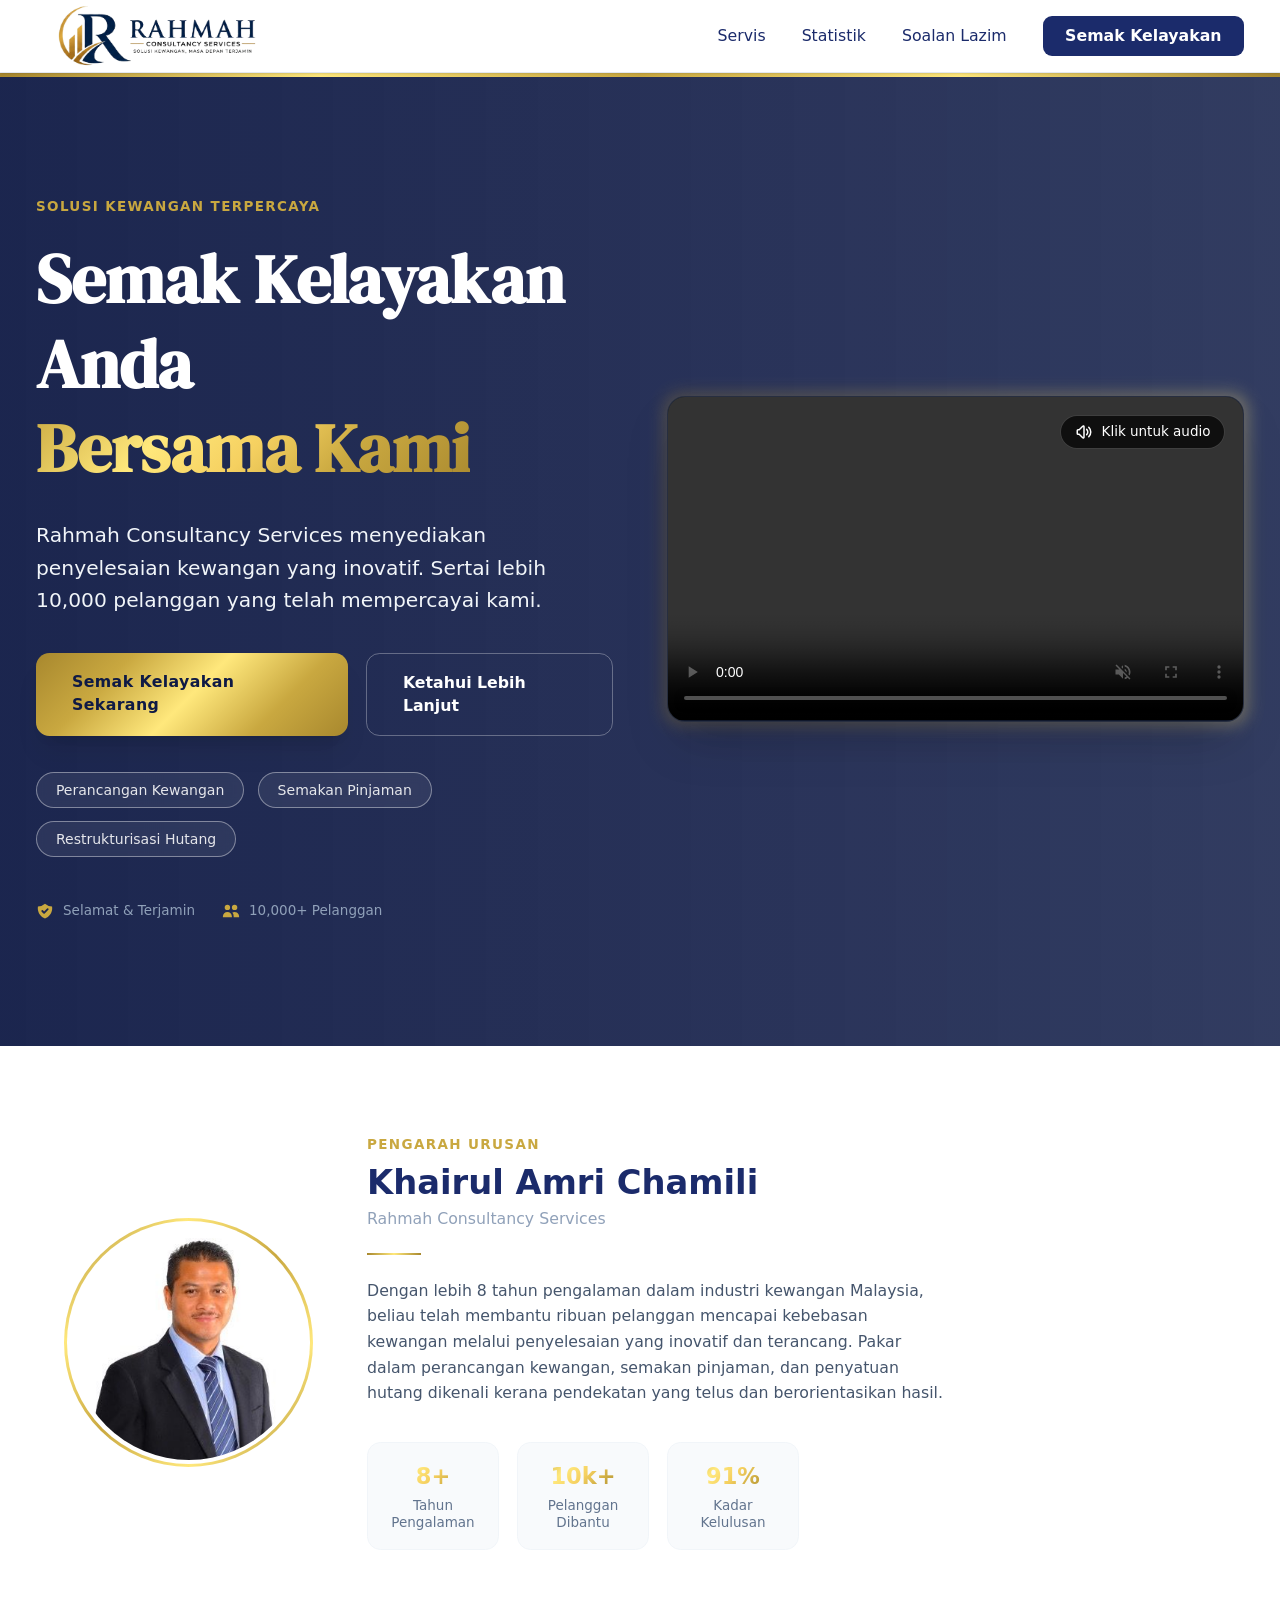
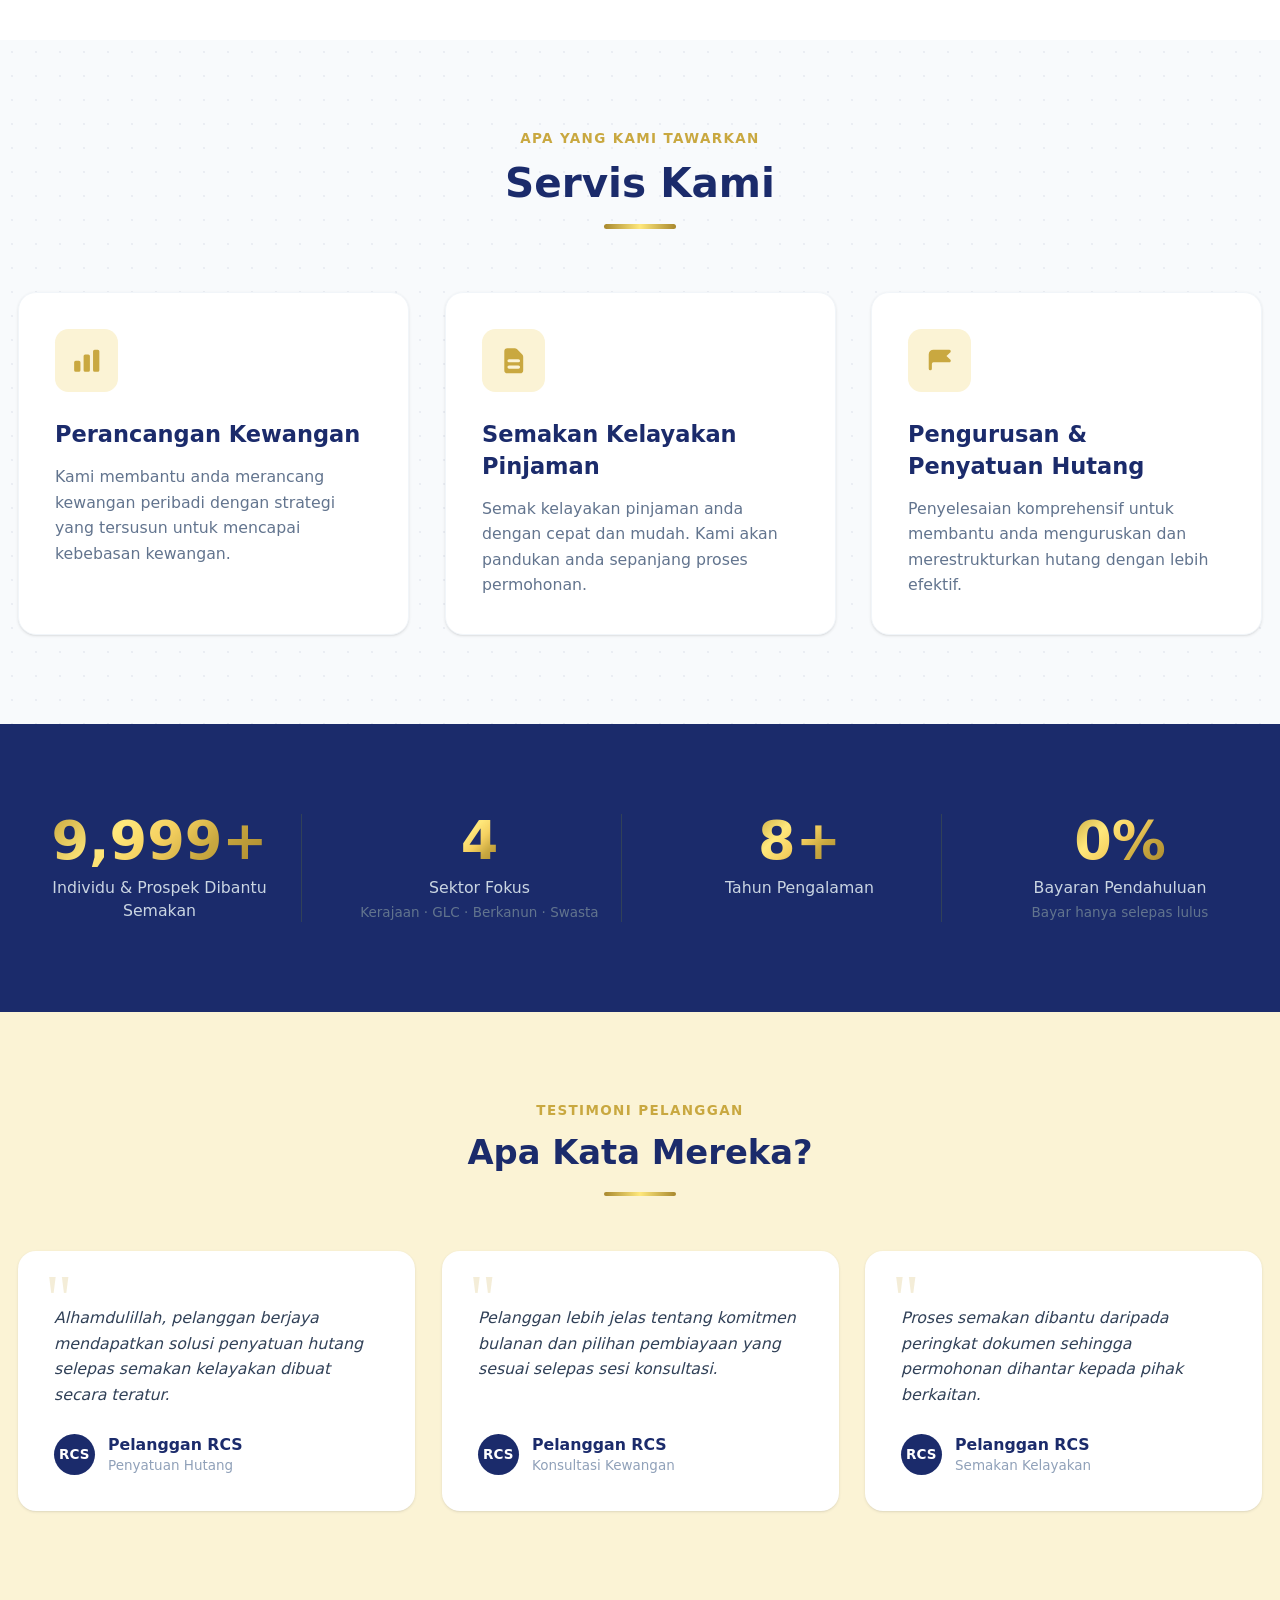
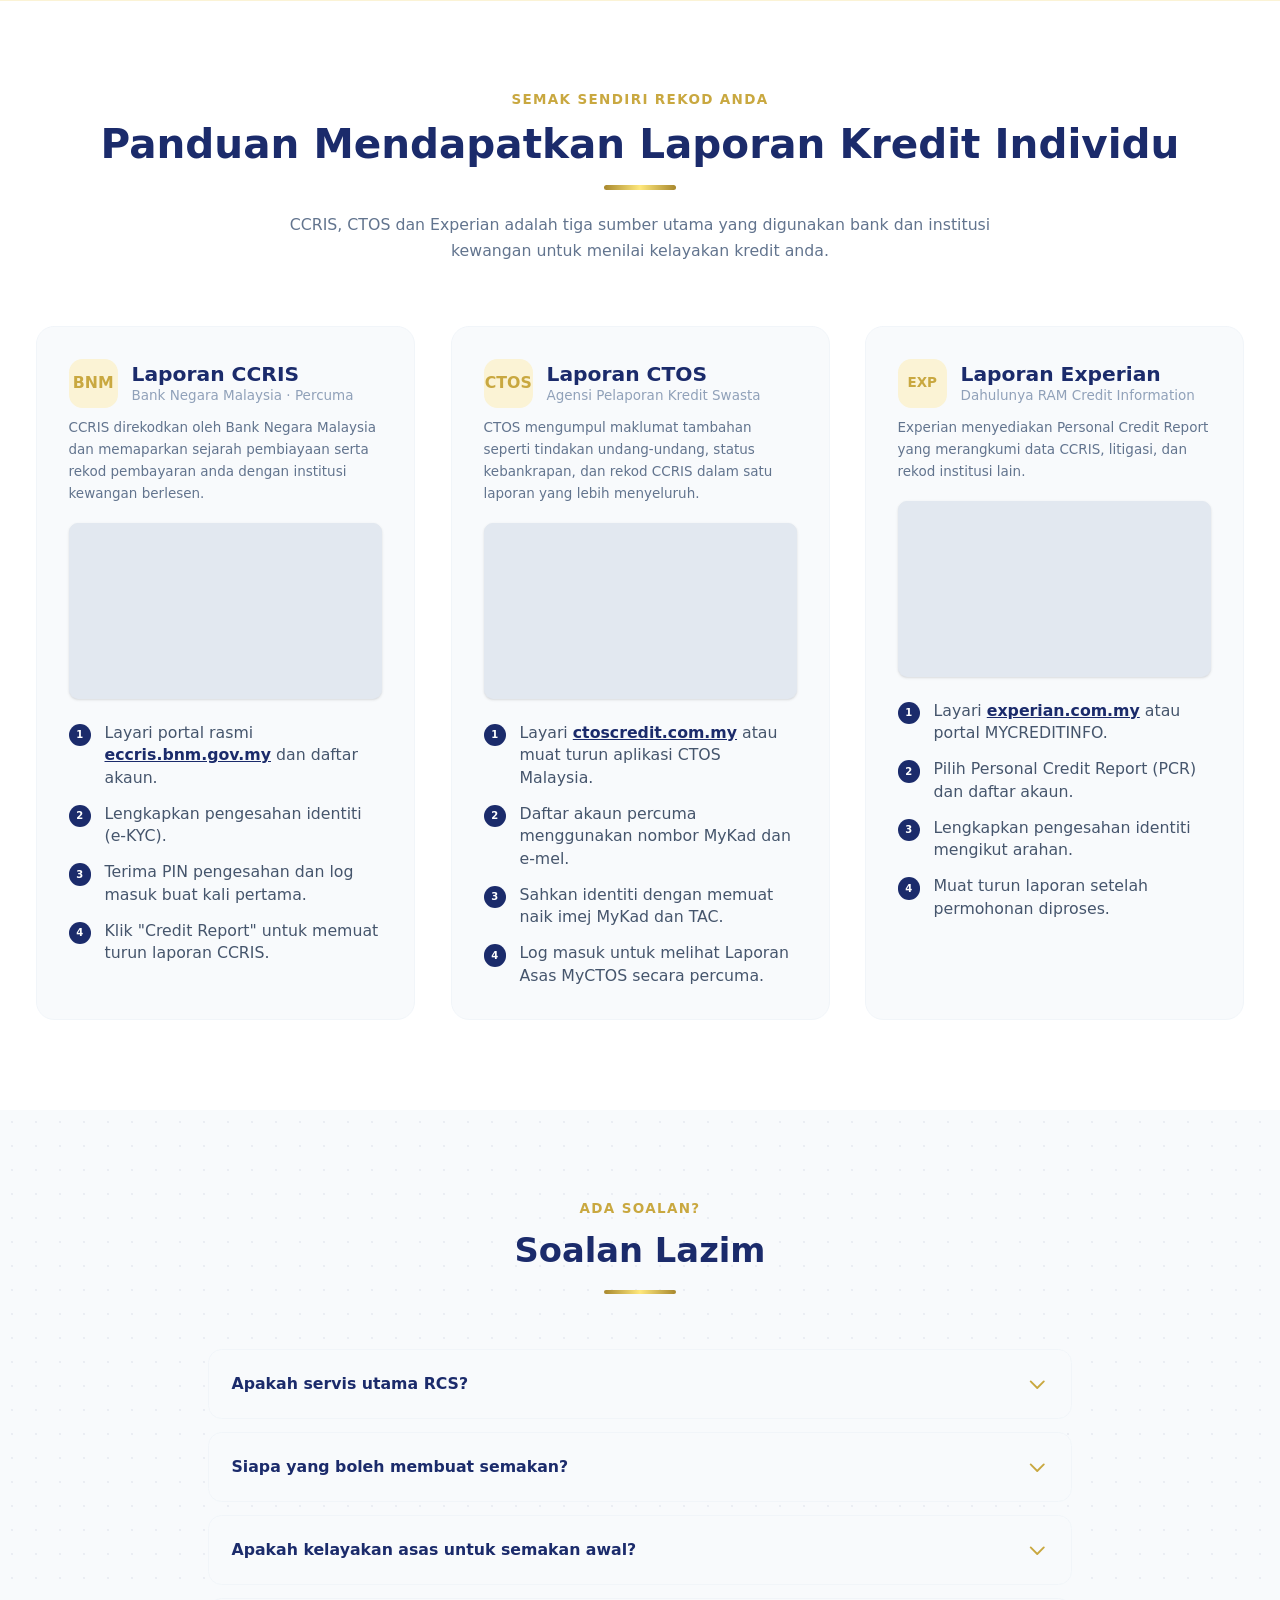
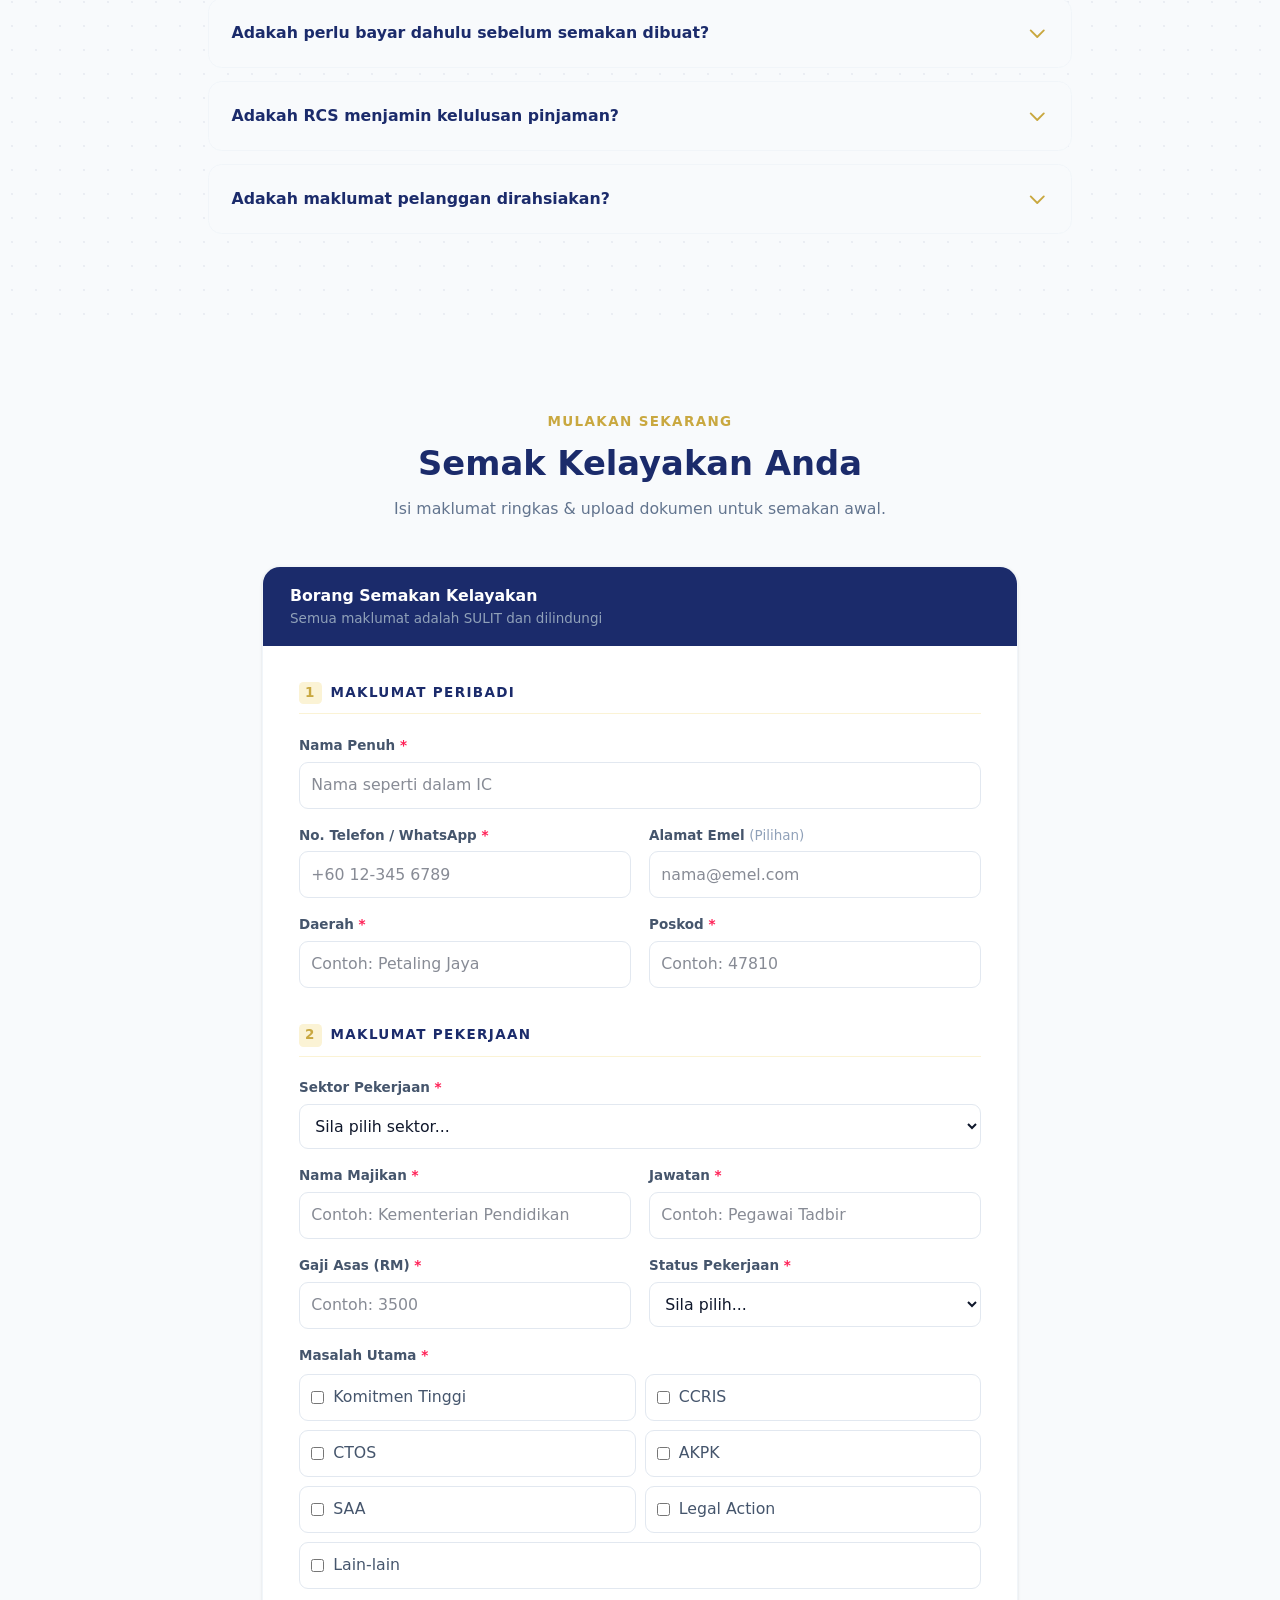
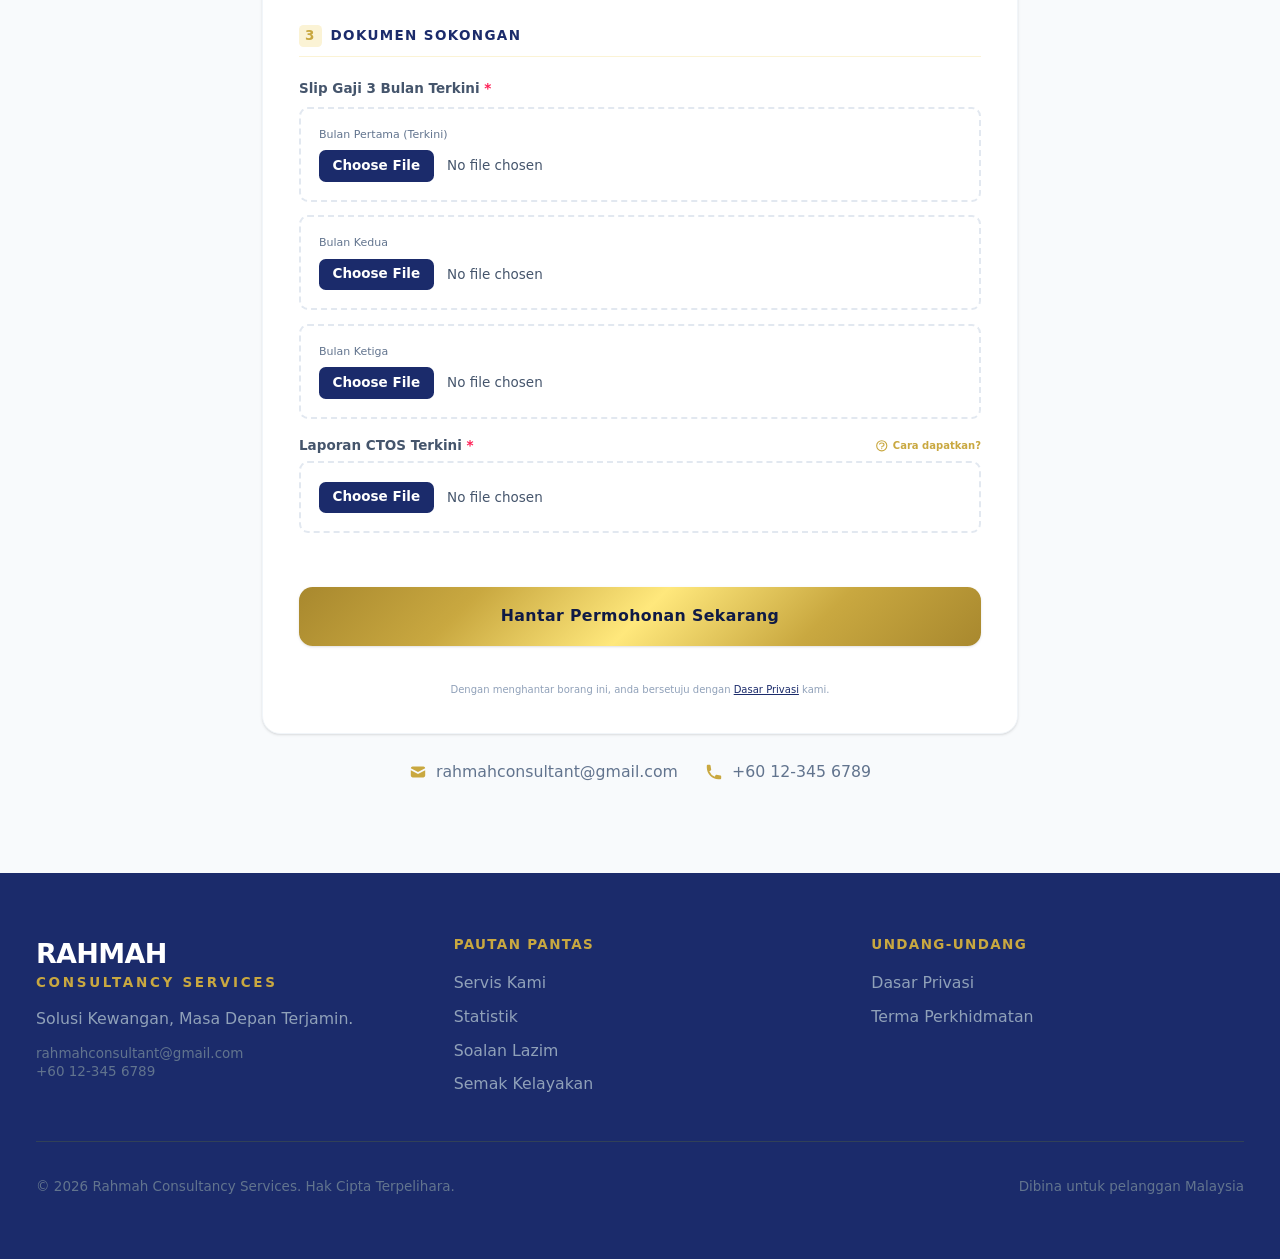
==== commit d2c2f4a3: "Update index.html" ====
--- a/index.html
+++ b/index.html
@@ -486,7 +486,13 @@
                                 </div>
                             </div>
                             <div>
-                                <label for="ctos_report" class="block text-xs font-semibold text-slate-600 mb-1.5">Laporan CTOS Terkini <span class="text-rose-500">*</span></label>
+                                <label for="ctos_report" class="flex items-center justify-between gap-2 text-xs font-semibold text-slate-600 mb-1.5">
+                                    <span>Laporan CTOS Terkini <span class="text-rose-500">*</span></span>
+                                    <a href="#panduan-ctos" class="inline-flex items-center gap-1 text-[10px] font-semibold text-gold hover:text-navy transition whitespace-nowrap">
+                                        <svg class="w-3 h-3" fill="none" viewBox="0 0 24 24" stroke="currentColor" stroke-width="2"><path stroke-linecap="round" stroke-linejoin="round" d="M8.228 9c.549-1.165 2.03-2 3.772-2 2.21 0 4 1.343 4 3 0 1.4-1.278 2.575-3.006 2.907-.542.104-.994.54-.994 1.093m0 3h.01M21 12a9 9 0 11-18 0 9 9 0 0118 0z"/></svg>
+                                        Cara dapatkan?
+                                    </a>
+                                </label>
                                 <div class="border-2 border-dashed border-slate-200 rounded-lg p-4 hover:border-gold transition">
                                     <input type="file" id="ctos_report" name="ctos_report" class="w-full text-xs text-slate-600 file:mr-3 file:py-1.5 file:px-3 file:rounded-md file:border-0 file:text-xs file:font-semibold file:bg-navy file:text-white hover:file:bg-navy-dark transition" required>
                                 </div>
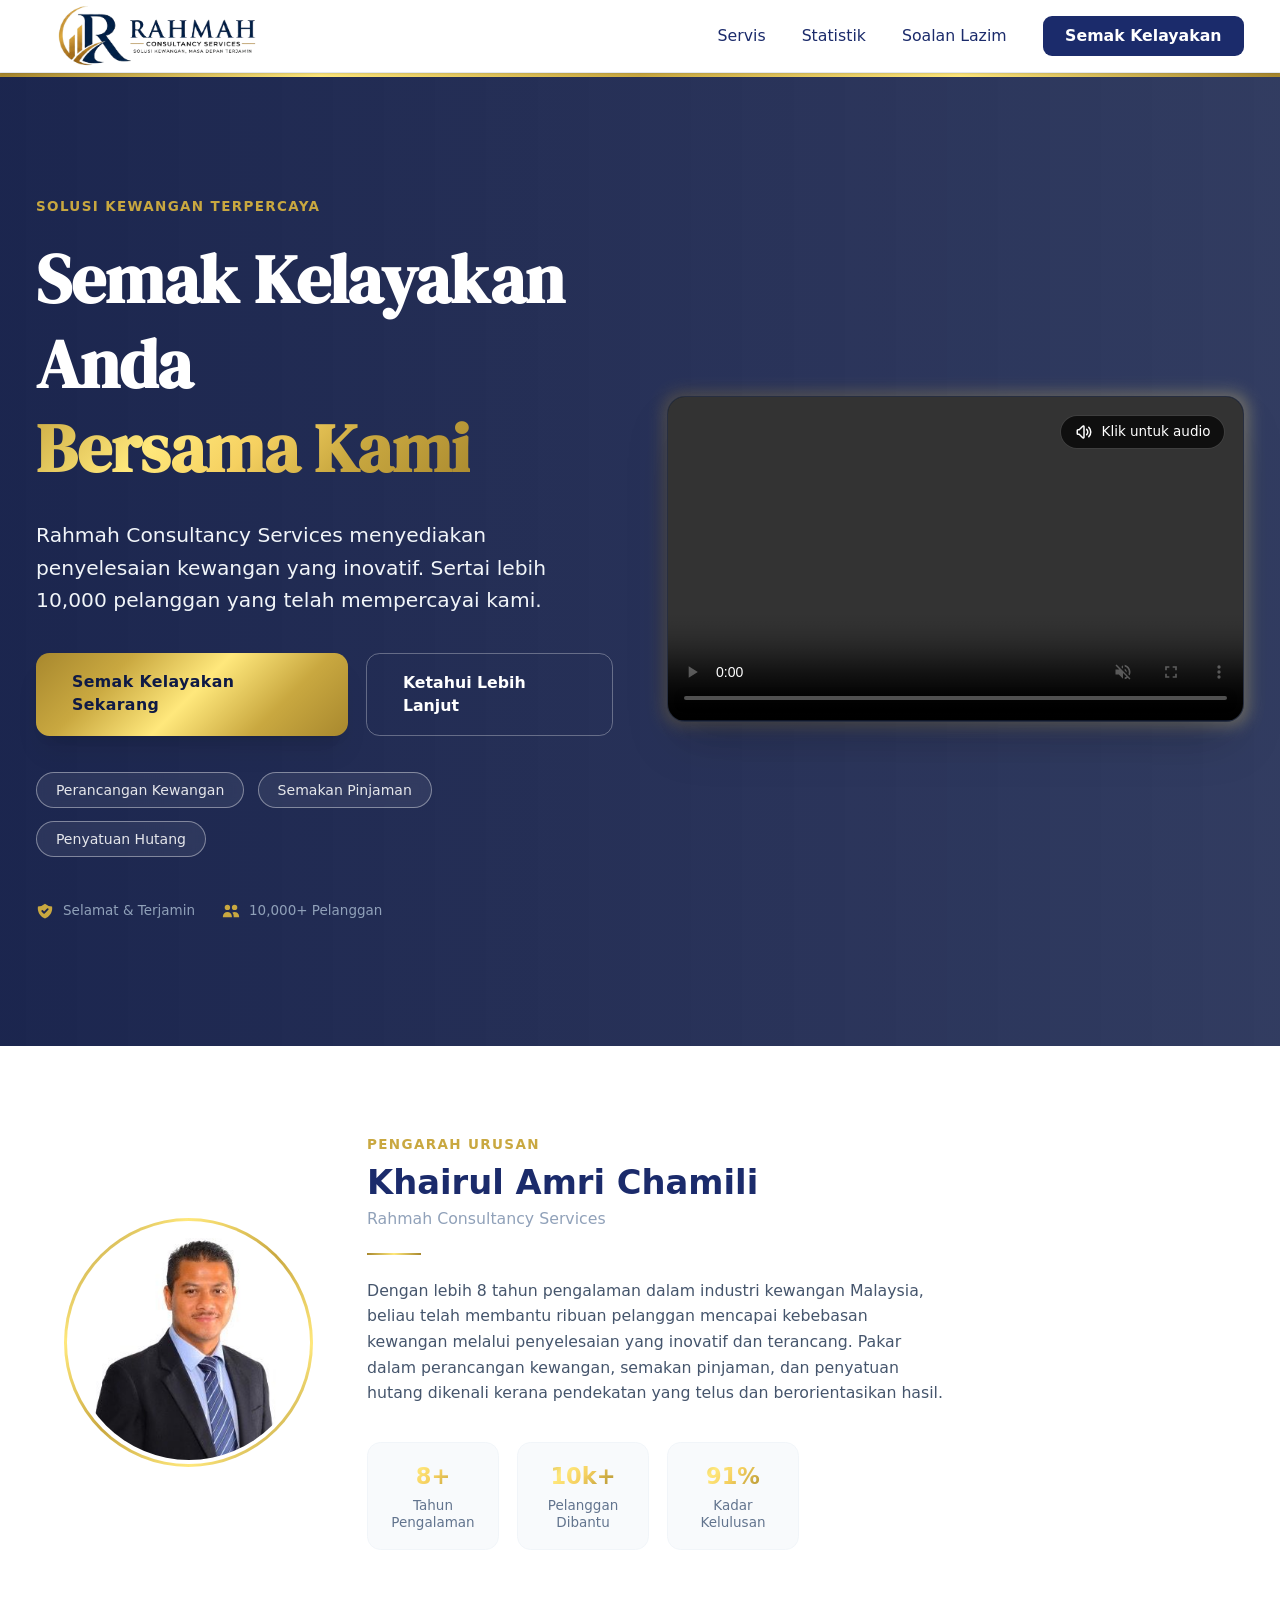
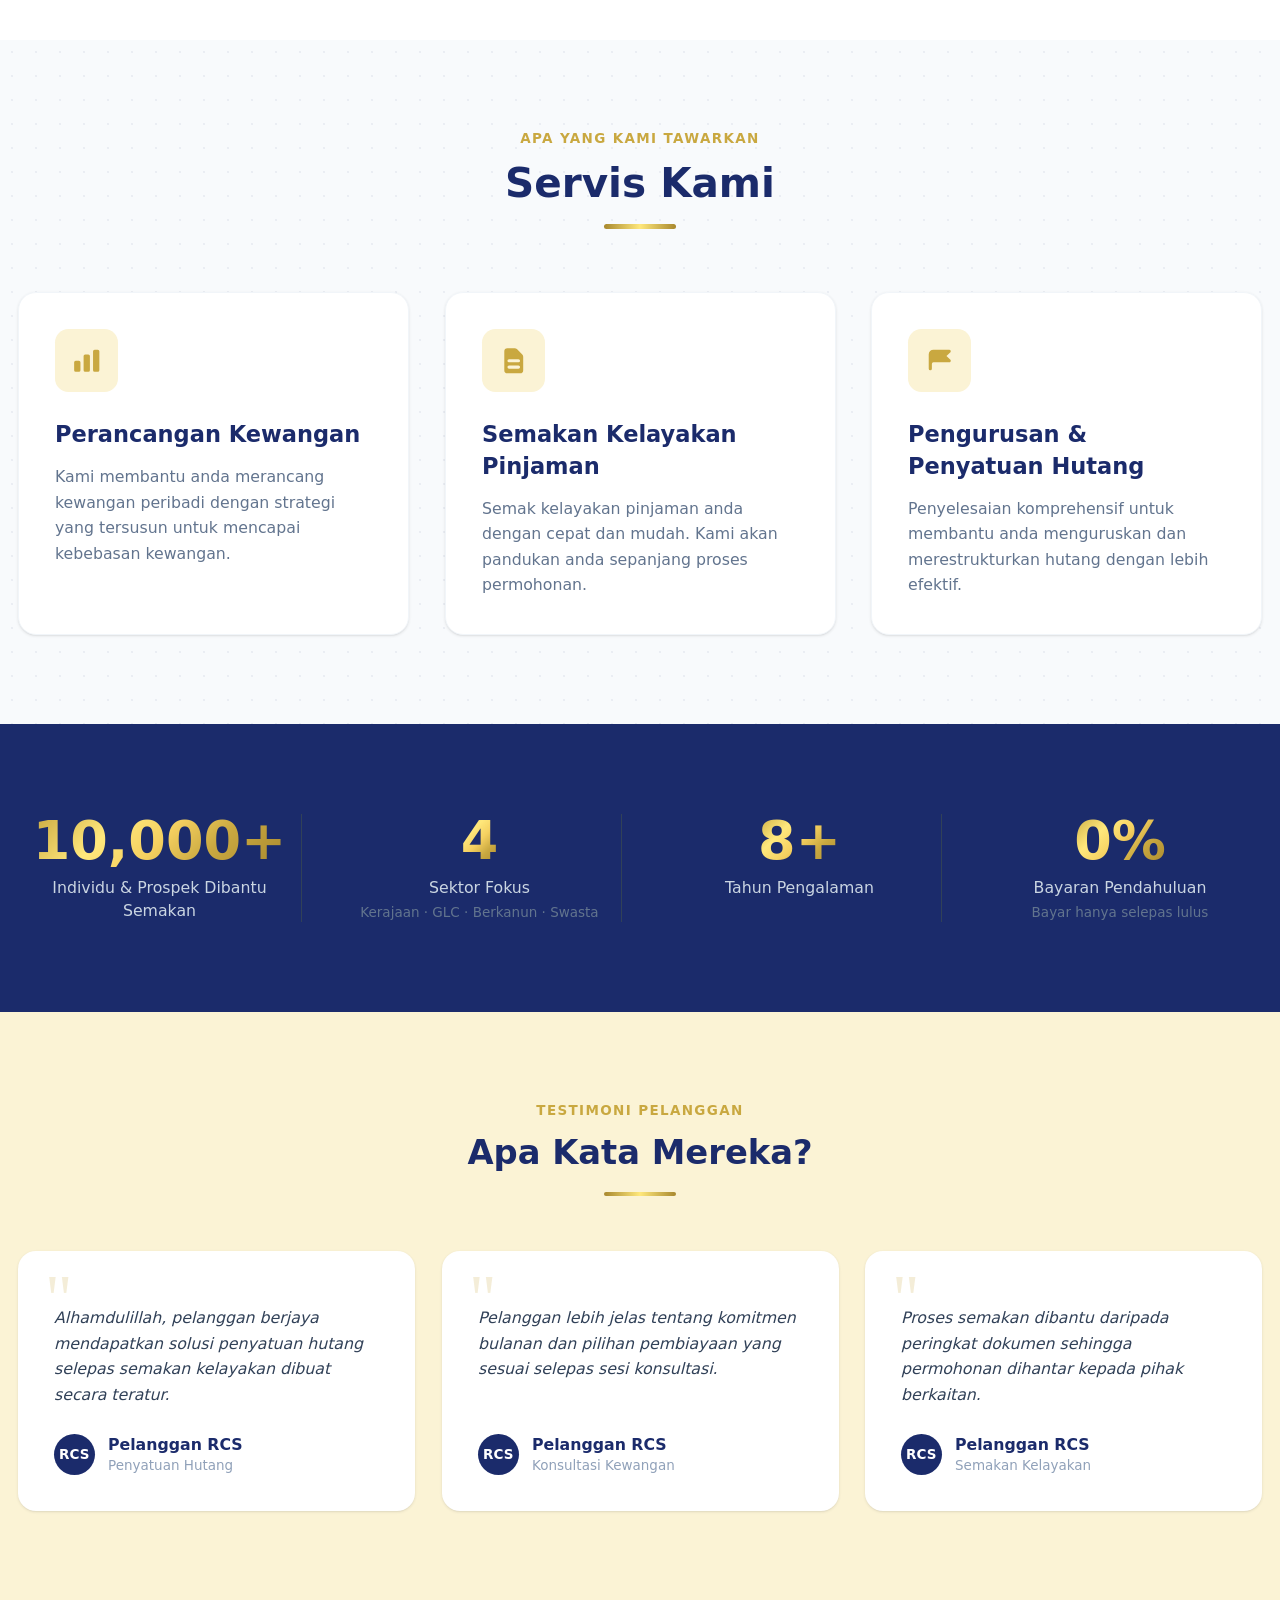
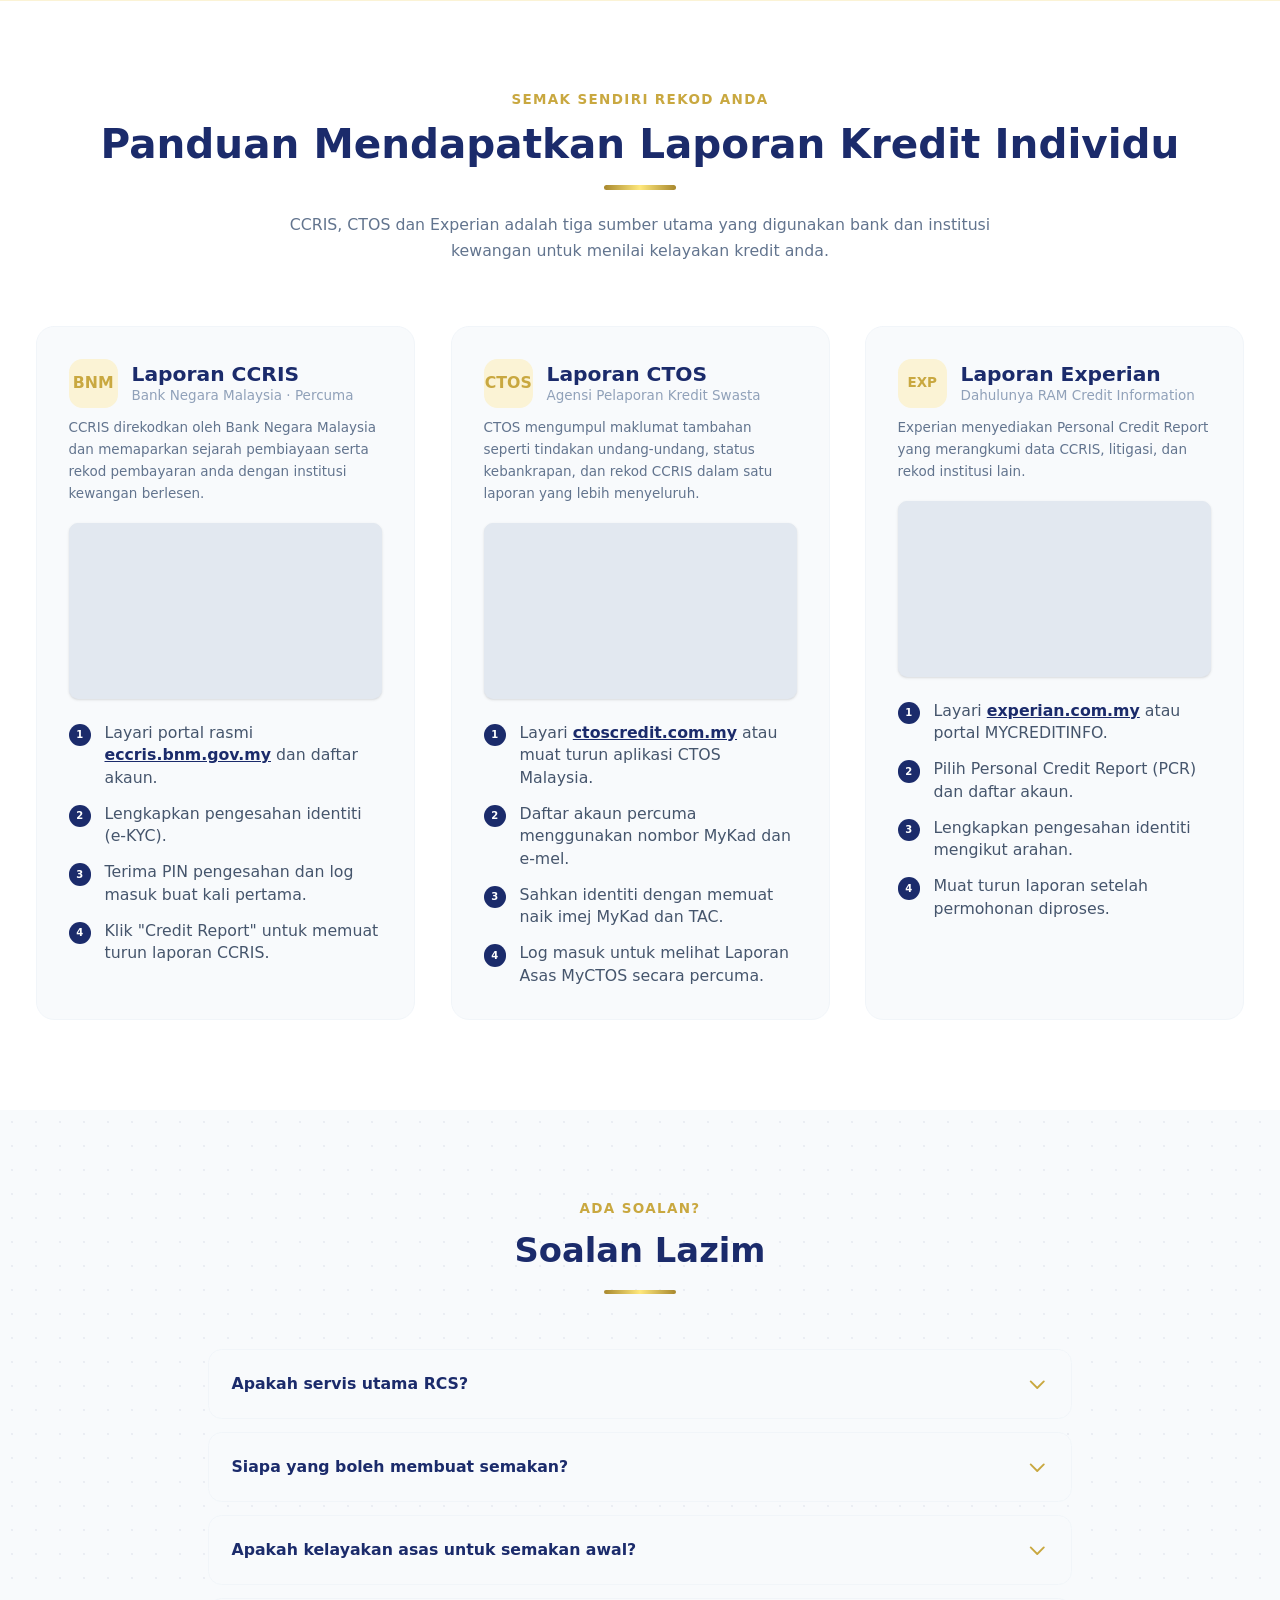
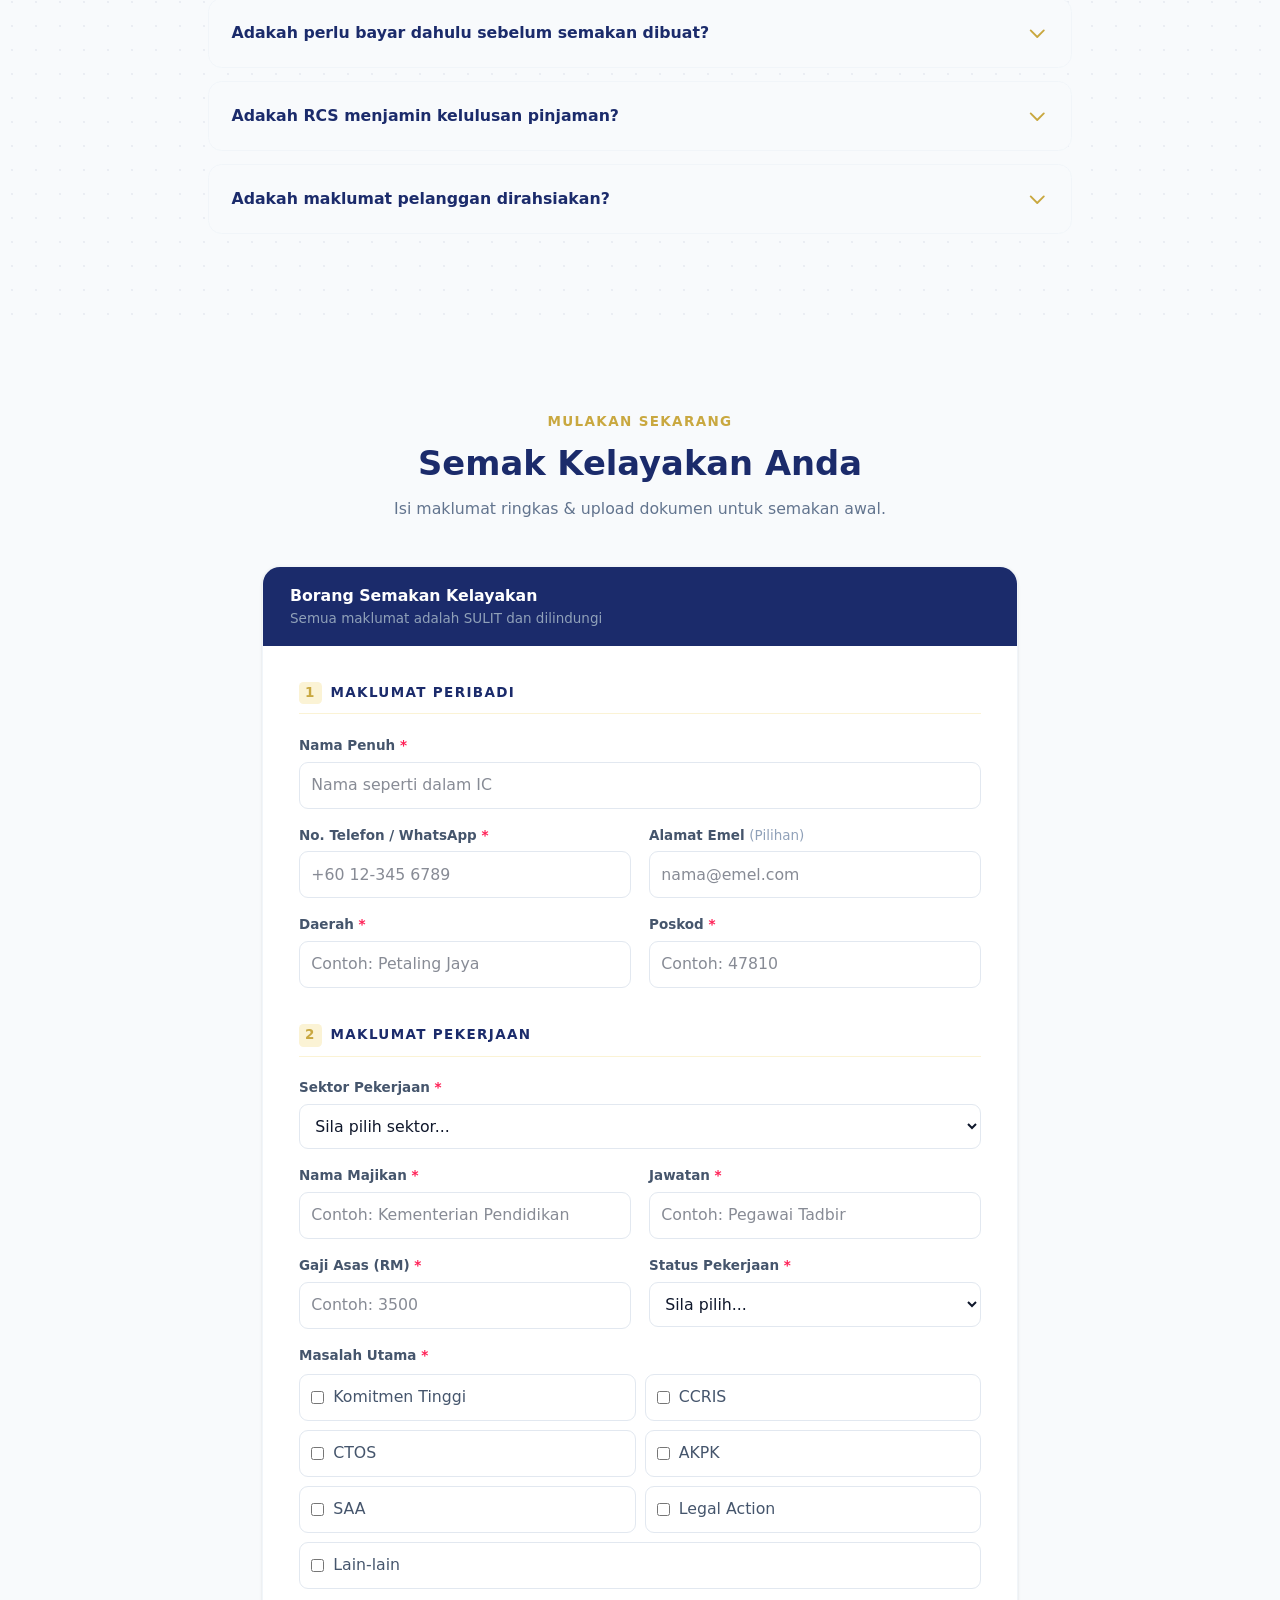
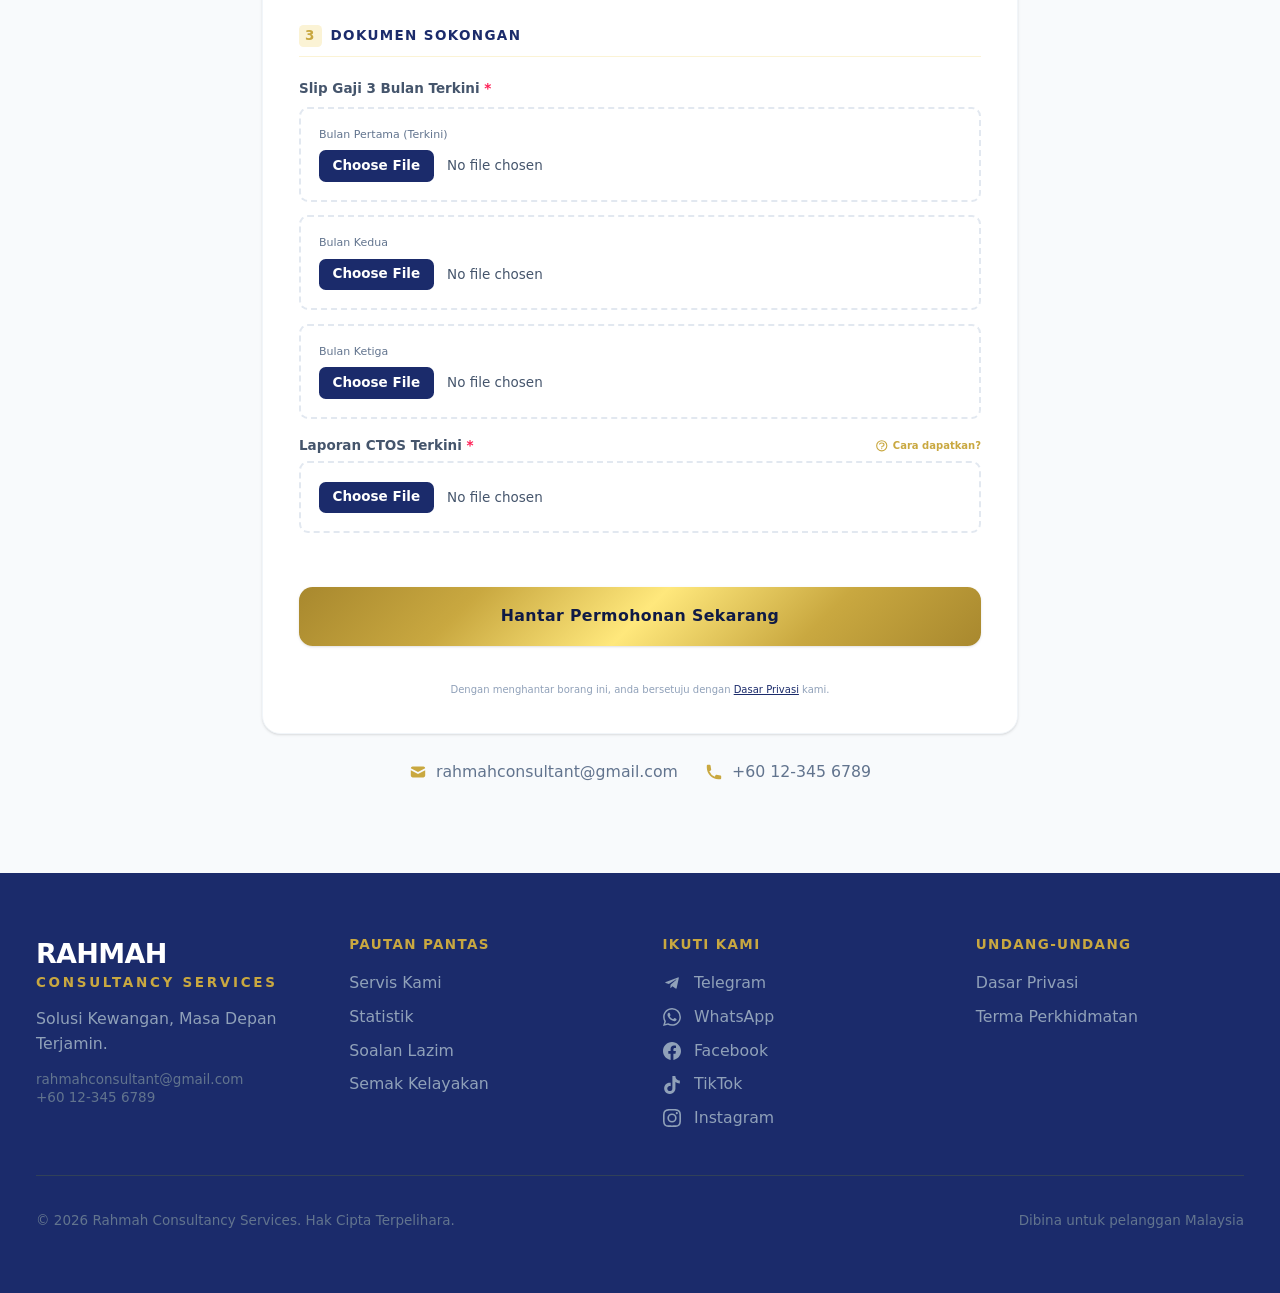
==== commit 0adbb1d1: "idex test" ====
--- a/index.html
+++ b/index.html
@@ -72,7 +72,7 @@
                 <div class="flex flex-wrap items-center justify-center lg:justify-start gap-3 mb-10">
                     <a href="#services" class="service-chip">Perancangan Kewangan</a>
                     <a href="#services" class="service-chip">Semakan Pinjaman</a>
-                    <a href="#services" class="service-chip">Restrukturisasi Hutang</a>
+                    <a href="#services" class="service-chip">Penyatuan Hutang</a>
                 </div>
                 <div class="flex flex-wrap items-center justify-center lg:justify-start gap-6 text-slate-400 text-xs">
                     <div class="flex items-center gap-2">
@@ -636,7 +636,8 @@
 <!-- Footer -->
 <footer class="bg-navy text-slate-300 py-14">
     <div class="max-w-7xl mx-auto px-4 sm:px-6 lg:px-8">
-        <div class="grid grid-cols-1 md:grid-cols-3 gap-10">
+        <div class="grid grid-cols-1 md:grid-cols-4 gap-10">
+            <!-- Brand -->
             <div>
                 <div class="mb-3">
                     <span class="text-2xl font-extrabold text-white tracking-tight">RAHMAH</span>
@@ -645,6 +646,7 @@
                 <p class="text-sm text-slate-400 leading-relaxed mb-3">Solusi Kewangan, Masa Depan Terjamin.</p>
                 <p class="text-xs text-slate-500">rahmahconsultant@gmail.com<br>+60 12-345 6789</p>
             </div>
+            <!-- Quick Links -->
             <div>
                 <h3 class="text-gold font-semibold text-xs tracking-widest uppercase mb-4">Pautan Pantas</h3>
                 <div class="flex flex-col space-y-2.5">
@@ -654,6 +656,33 @@
                     <a href="#contact"  class="text-sm text-slate-400 hover:text-white transition">Semak Kelayakan</a>
                 </div>
             </div>
+            <!-- Social Media -->
+            <div>
+                <h3 class="text-gold font-semibold text-xs tracking-widest uppercase mb-4">Ikuti Kami</h3>
+                <div class="flex flex-col space-y-2.5">
+                    <a href="#" class="flex items-center gap-3 text-sm text-slate-400 hover:text-white transition">
+                        <svg class="w-4 h-4 shrink-0" fill="currentColor" viewBox="0 0 24 24"><path d="M9.78 18.65l.28-4.23 7.68-6.92c.34-.31-.07-.46-.52-.19L7.74 13.3 3.64 12c-.88-.25-.89-.86.2-1.3l15.97-6.16c.73-.33 1.43.18 1.15 1.3l-2.72 12.81c-.19.91-.74 1.13-1.5.71L12.6 16.3l-1.99 1.93c-.23.23-.42.42-.83.42z"/></svg>
+                        Telegram
+                    </a>
+                    <a href="#" class="flex items-center gap-3 text-sm text-slate-400 hover:text-white transition">
+                        <svg class="w-4 h-4 shrink-0" fill="currentColor" viewBox="0 0 24 24"><path d="M17.472 14.382c-.297-.149-1.758-.867-2.03-.967-.273-.099-.471-.148-.67.15-.197.297-.767.966-.94 1.164-.173.199-.347.223-.644.075-.297-.15-1.255-.463-2.39-1.475-.883-.788-1.48-1.761-1.653-2.059-.173-.297-.018-.458.13-.606.134-.133.298-.347.446-.52.149-.174.198-.298.298-.497.099-.198.05-.371-.025-.52-.075-.149-.669-1.612-.916-2.207-.242-.579-.487-.5-.669-.51-.173-.008-.371-.01-.57-.01-.198 0-.52.074-.792.372-.272.297-1.04 1.016-1.04 2.479 0 1.462 1.065 2.875 1.213 3.074.149.198 2.096 3.2 5.077 4.487.709.306 1.262.489 1.694.625.712.227 1.36.195 1.871.118.571-.085 1.758-.719 2.006-1.413.248-.694.248-1.289.173-1.413-.074-.124-.272-.198-.57-.347m-5.421 7.403h-.004a9.87 9.87 0 01-5.031-1.378l-.361-.214-3.741.982.998-3.648-.235-.374a9.86 9.86 0 01-1.51-5.26c.001-5.45 4.436-9.884 9.888-9.884 2.64 0 5.122 1.03 6.988 2.898a9.825 9.825 0 012.893 6.994c-.003 5.45-4.437 9.884-9.885 9.884m8.413-18.297A11.815 11.815 0 0012.05 0C5.495 0 .16 5.335.157 11.892c0 2.096.547 4.142 1.588 5.945L.057 24l6.305-1.654a11.882 11.882 0 005.683 1.448h.005c6.554 0 11.89-5.335 11.893-11.893a11.821 11.821 0 00-3.48-8.413z"/></svg>
+                        WhatsApp
+                    </a>
+                    <a href="#" class="flex items-center gap-3 text-sm text-slate-400 hover:text-white transition">
+                        <svg class="w-4 h-4 shrink-0" fill="currentColor" viewBox="0 0 24 24"><path d="M24 12.073c0-6.627-5.373-12-12-12s-12 5.373-12 12c0 5.99 4.388 10.954 10.125 11.854v-8.385H7.078v-3.47h3.047V9.43c0-3.007 1.792-4.669 4.533-4.669 1.312 0 2.686.235 2.686.235v2.953H15.83c-1.491 0-1.956.925-1.956 1.874v2.25h3.328l-.532 3.47h-2.796v8.385C19.612 23.027 24 18.062 24 12.073z"/></svg>
+                        Facebook
+                    </a>
+                    <a href="#" class="flex items-center gap-3 text-sm text-slate-400 hover:text-white transition">
+                        <svg class="w-4 h-4 shrink-0" fill="currentColor" viewBox="0 0 24 24"><path d="M12.525.02c1.31-.02 2.61-.01 3.91-.02.08 1.53.63 3.09 1.75 4.17 1.12 1.11 2.7 1.62 4.24 1.79v4.03c-1.44-.05-2.89-.35-4.2-.97-.57-.26-1.1-.59-1.62-.93-.01 2.92.01 5.84-.02 8.75-.08 1.4-.54 2.79-1.35 3.94-1.31 1.92-3.58 3.17-5.91 3.21-1.43.08-2.86-.31-4.08-1.03-2.02-1.19-3.44-3.37-3.65-5.71-.02-.5-.03-1-.01-1.49.18-1.9 1.12-3.72 2.58-4.96 1.66-1.44 3.98-2.13 6.15-1.72.02 1.48-.04 2.96-.04 4.44-.99-.32-2.15-.23-3.02.37-.63.41-1.11 1.04-1.36 1.75-.21.51-.15 1.07-.14 1.61.24 1.64 1.82 3.02 3.5 2.87 1.12-.01 2.19-.66 2.77-1.61.19-.33.4-.67.41-1.06.1-1.79.06-3.57.07-5.36.01-4.03-.01-8.05.02-12.07z"/></svg>
+                        TikTok
+                    </a>
+                    <a href="#" class="flex items-center gap-3 text-sm text-slate-400 hover:text-white transition">
+                        <svg class="w-4 h-4 shrink-0" fill="currentColor" viewBox="0 0 24 24"><path d="M12 2.163c3.204 0 3.584.012 4.85.07 3.252.148 4.771 1.691 4.919 4.919.058 1.265.069 1.645.069 4.849 0 3.205-.012 3.584-.069 4.849-.149 3.225-1.664 4.771-4.919 4.919-1.266.058-1.644.07-4.85.07-3.204 0-3.584-.012-4.849-.07-3.26-.149-4.771-1.699-4.919-4.92-.058-1.265-.07-1.644-.07-4.849 0-3.204.013-3.583.07-4.849.149-3.227 1.664-4.771 4.919-4.919 1.266-.057 1.645-.069 4.849-.069zM12 0C8.741 0 8.333.014 7.053.072 2.695.272.273 2.69.073 7.052.014 8.333 0 8.741 0 12c0 3.259.014 3.668.072 4.948.2 4.358 2.618 6.78 6.98 6.98C8.333 23.986 8.741 24 12 24c3.259 0 3.668-.014 4.948-.072 4.354-.2 6.782-2.618 6.979-6.98.059-1.28.073-1.689.073-4.948 0-3.259-.014-3.667-.072-4.947-.196-4.354-2.617-6.78-6.979-6.98C15.668.014 15.259 0 12 0zm0 5.838a6.162 6.162 0 100 12.324 6.162 6.162 0 000-12.324zM12 16a4 4 0 110-8 4 4 0 010 8zm6.406-11.845a1.44 1.44 0 100 2.881 1.44 1.44 0 000-2.881z"/></svg>
+                        Instagram
+                    </a>
+                </div>
+            </div>
+            <!-- Legal -->
             <div>
                 <h3 class="text-gold font-semibold text-xs tracking-widest uppercase mb-4">Undang-Undang</h3>
                 <div class="flex flex-col space-y-2.5">
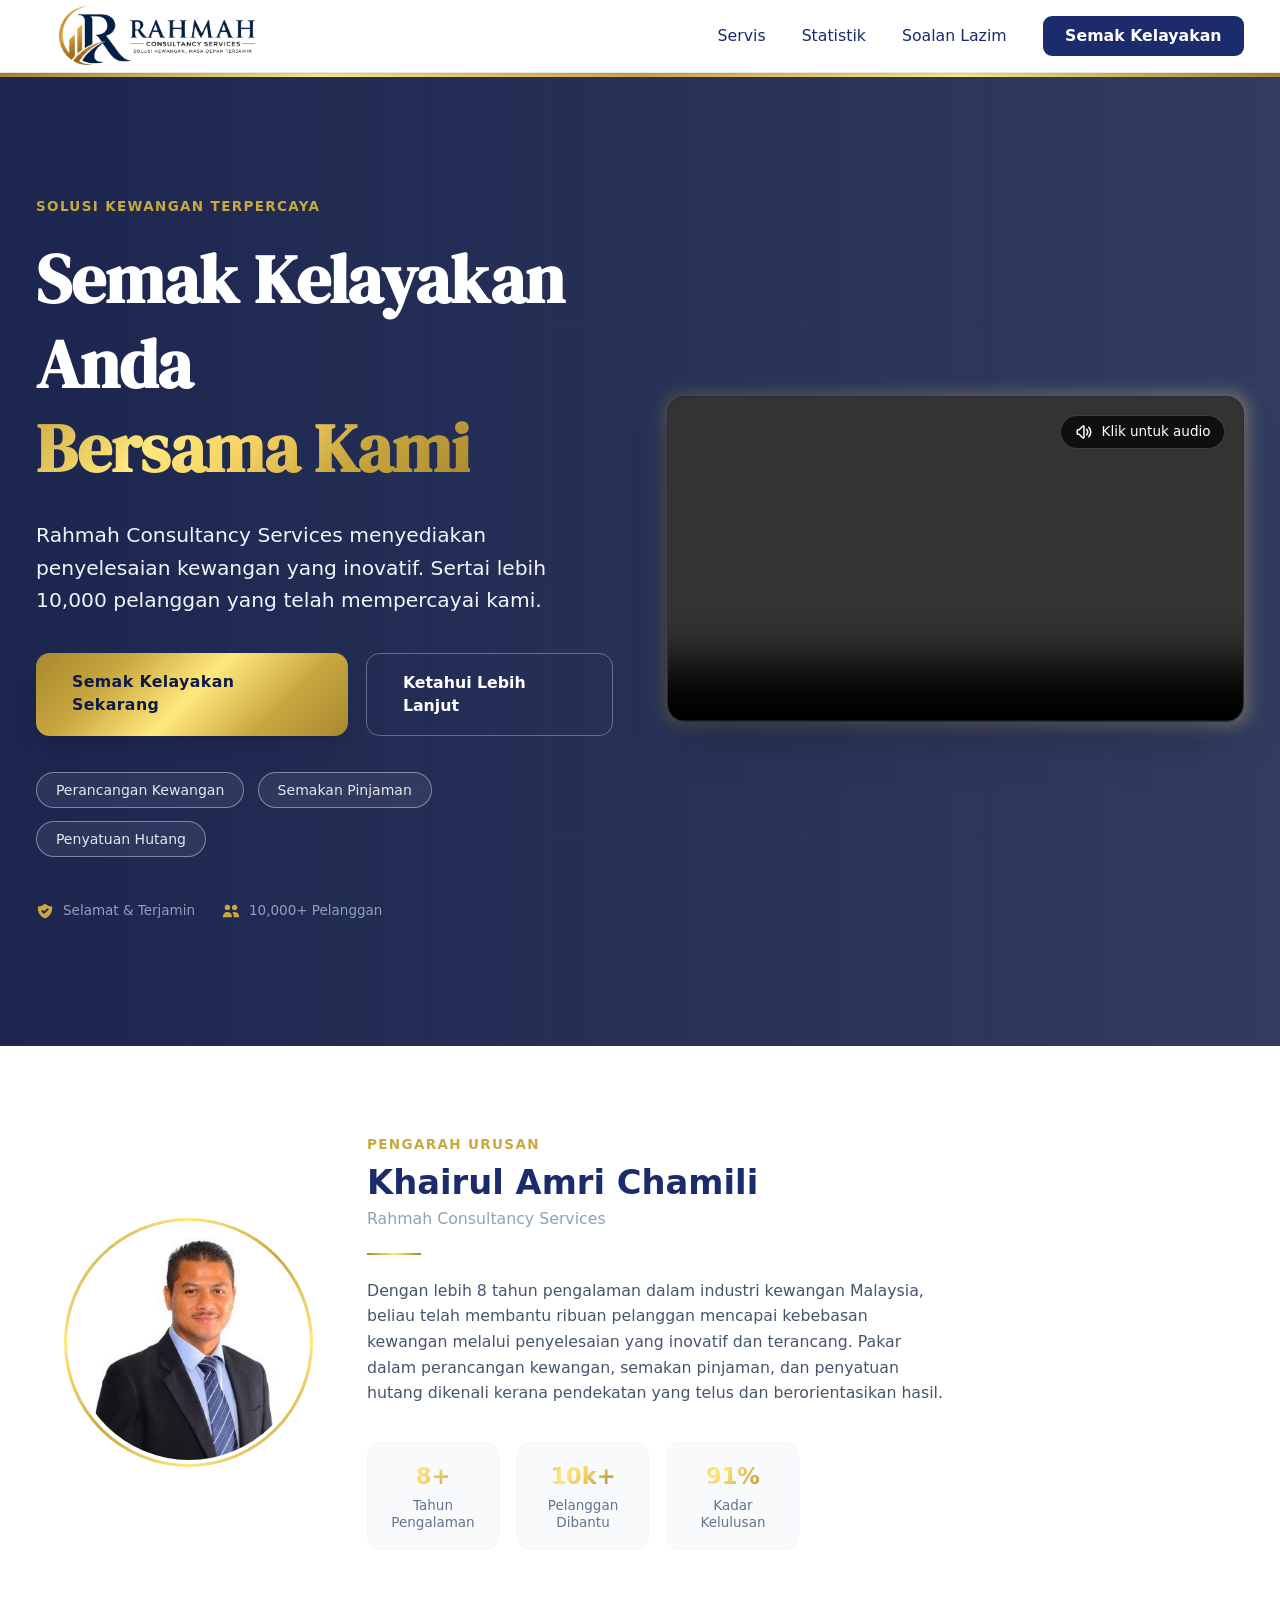
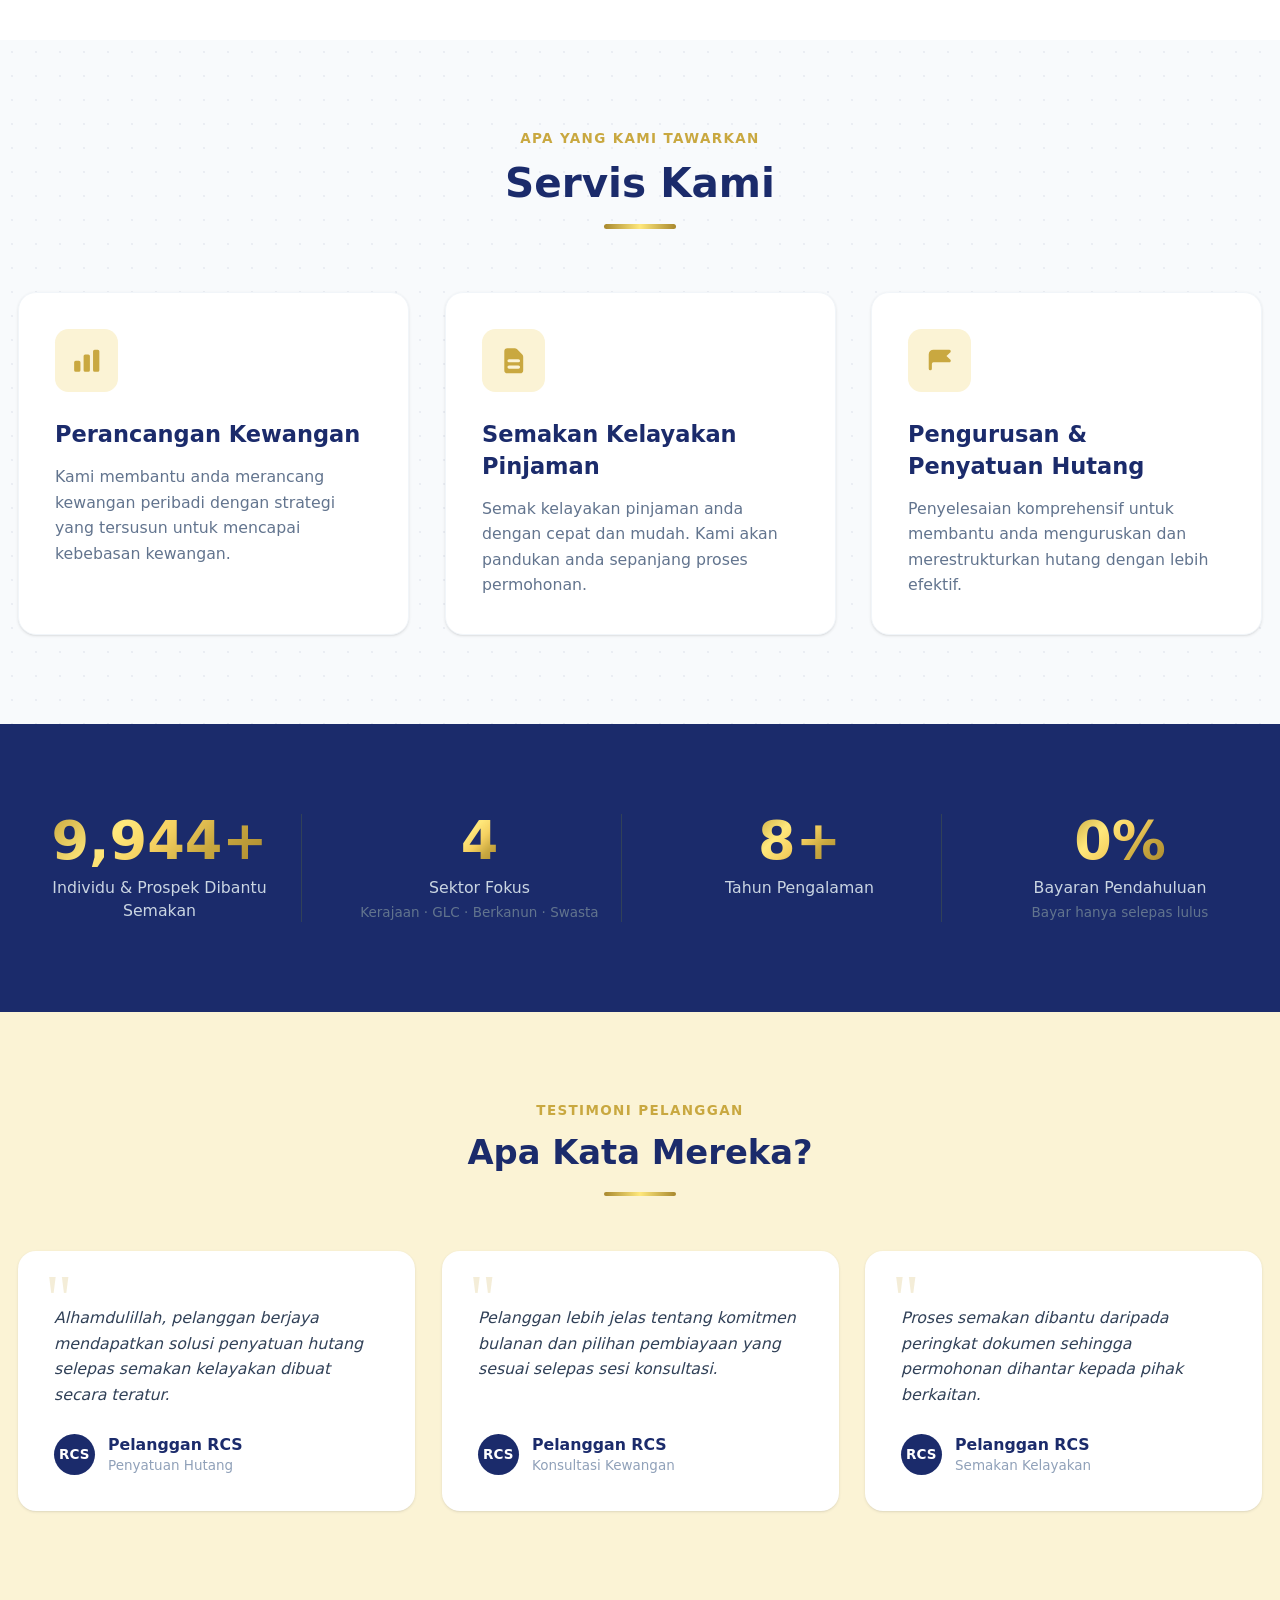
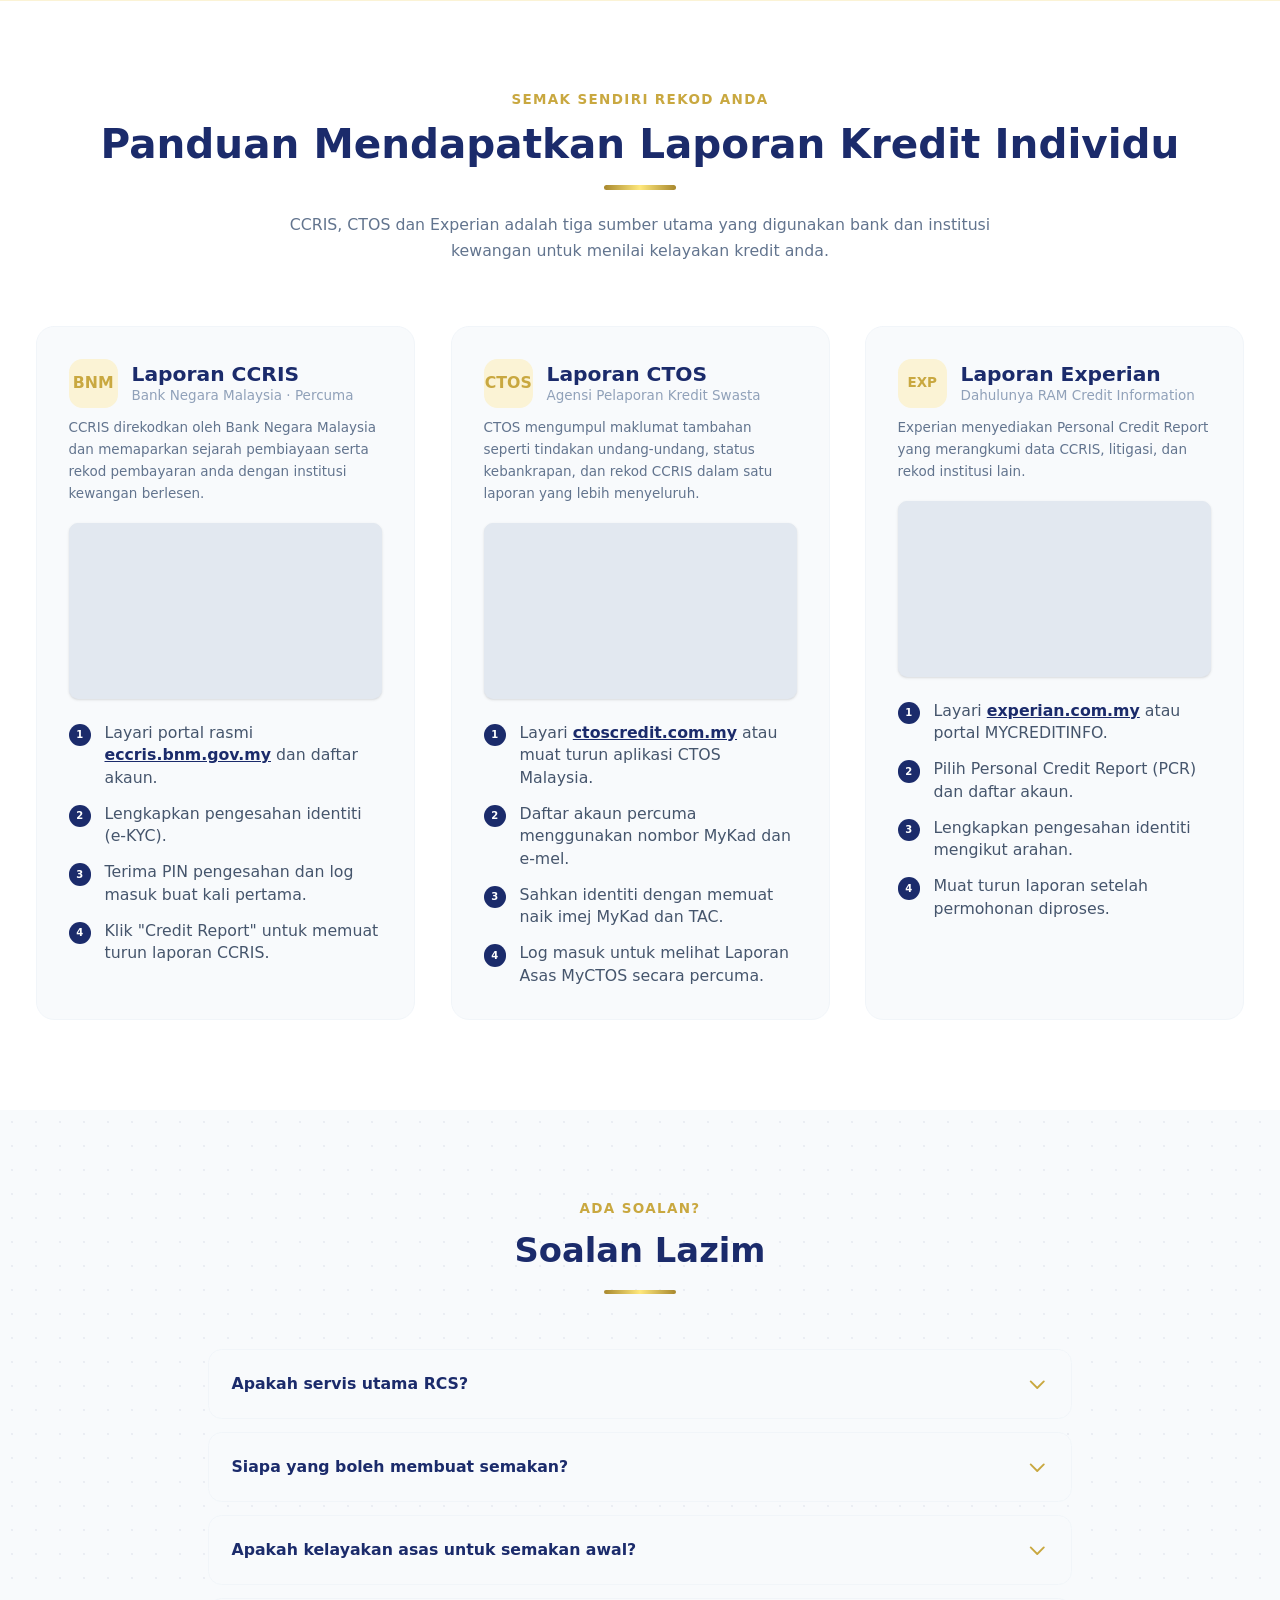
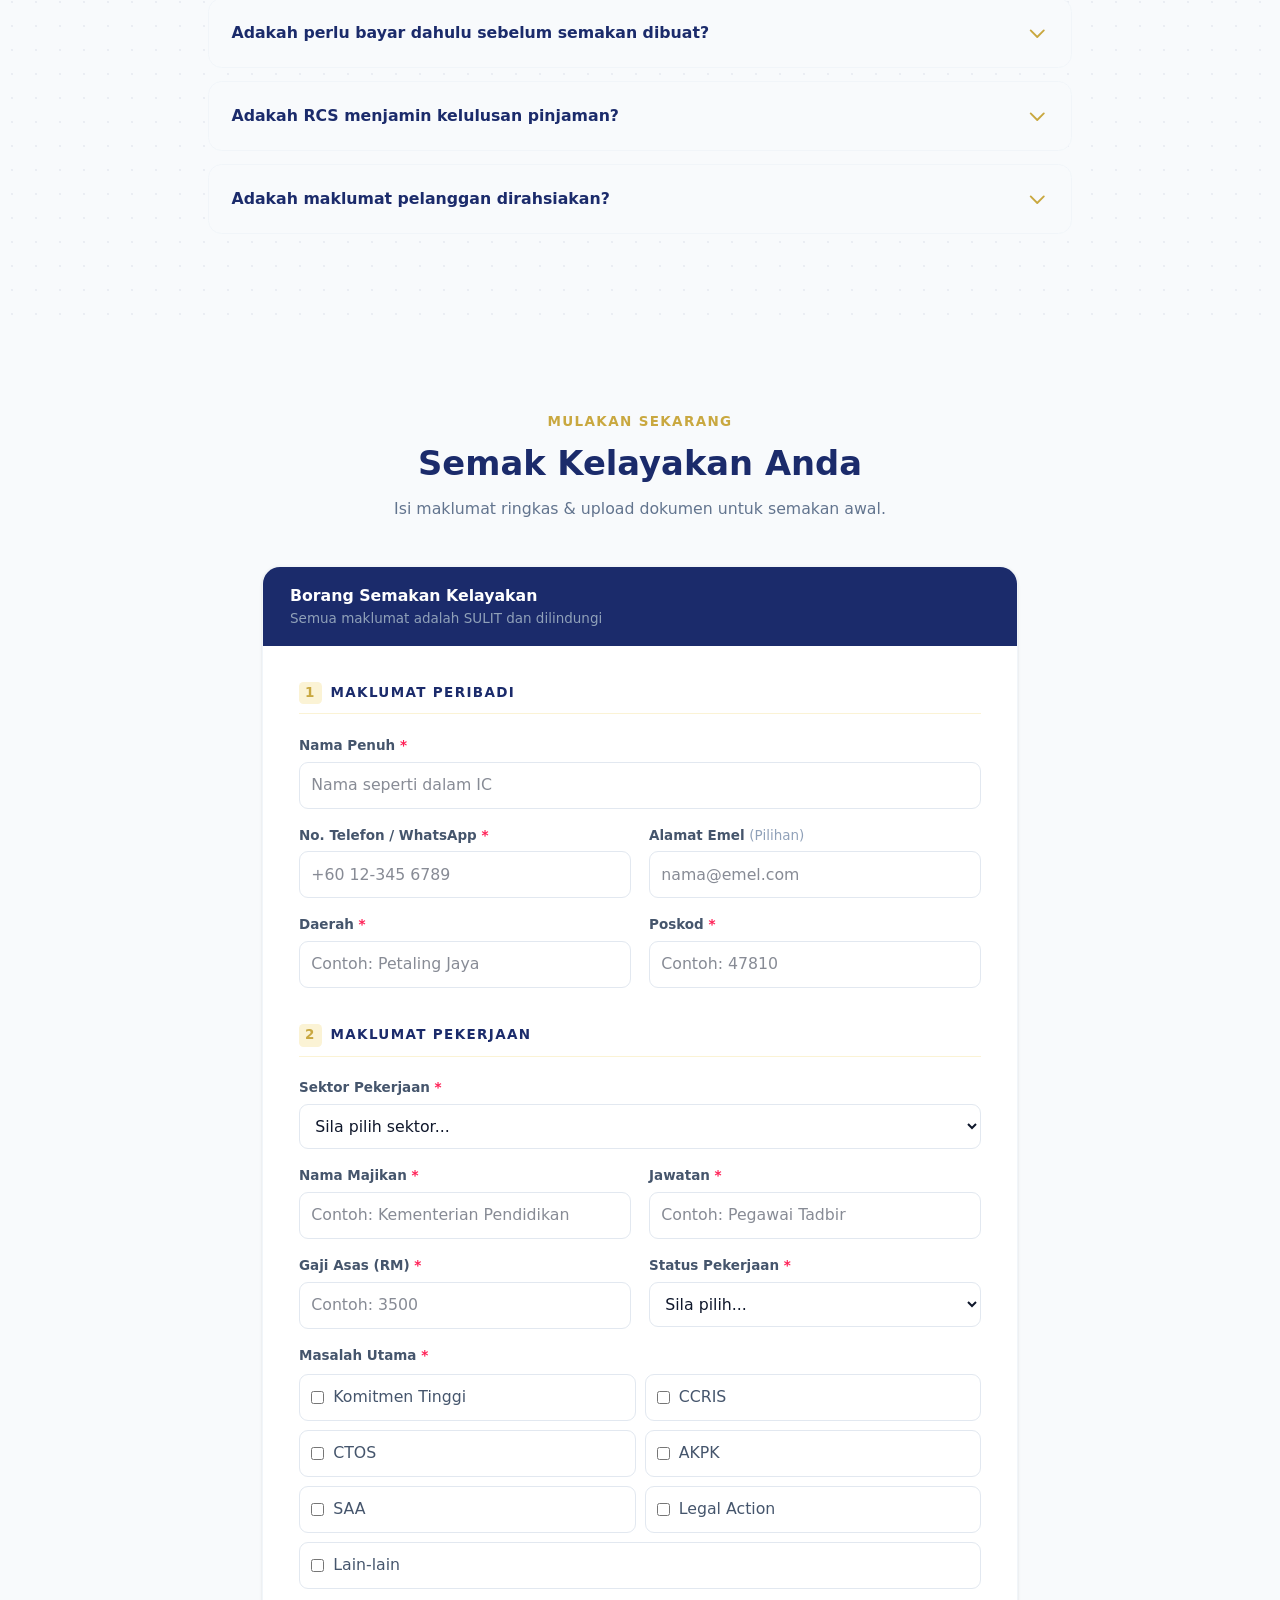
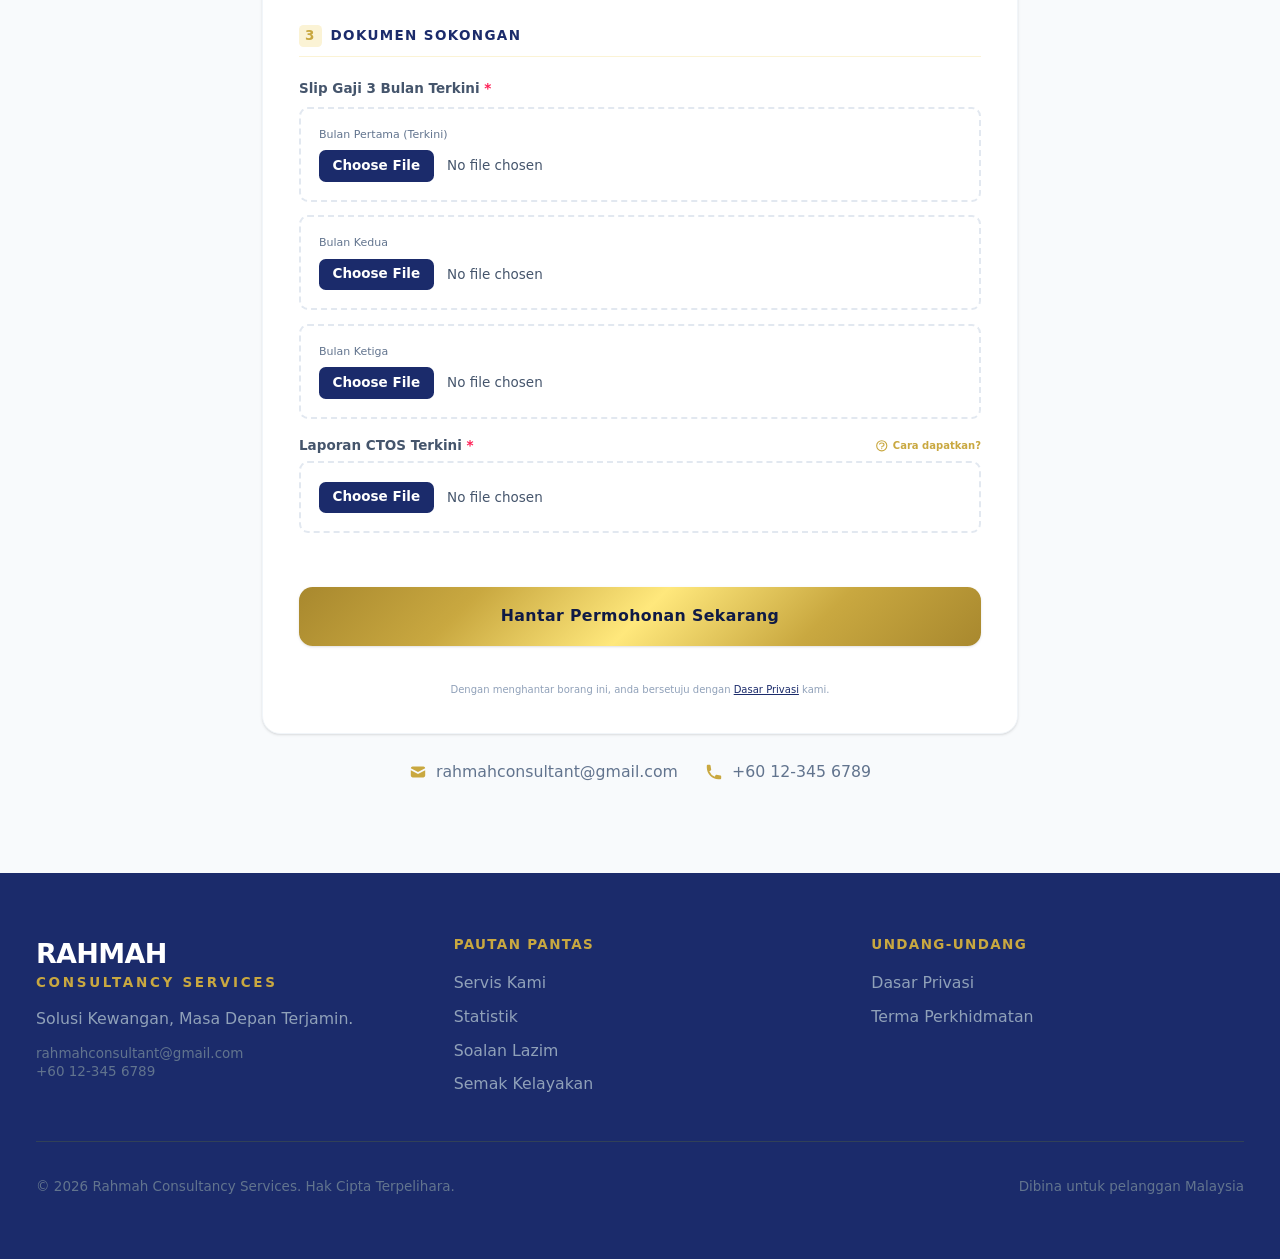
==== commit 1b29a279: "index change" ====
--- a/index.html
+++ b/index.html
@@ -636,7 +636,8 @@
 <!-- Footer -->
 <footer class="bg-navy text-slate-300 py-14">
     <div class="max-w-7xl mx-auto px-4 sm:px-6 lg:px-8">
-        <div class="grid grid-cols-1 md:grid-cols-4 gap-10">
+        <div class="grid grid-cols-1 md:grid-cols-3 gap-10">
+
             <!-- Brand -->
             <div>
                 <div class="mb-3">
@@ -644,8 +645,12 @@
                     <span class="block text-xs text-gold font-semibold tracking-[0.2em] uppercase mt-0.5">Consultancy Services</span>
                 </div>
                 <p class="text-sm text-slate-400 leading-relaxed mb-3">Solusi Kewangan, Masa Depan Terjamin.</p>
-                <p class="text-xs text-slate-500">rahmahconsultant@gmail.com<br>+60 12-345 6789</p>
-            </div>
+                <p class="text-xs text-slate-500">
+                    rahmahconsultant@gmail.com<br>
+                    +60 12-345 6789
+                </p>
+            </div>
+
             <!-- Quick Links -->
             <div>
                 <h3 class="text-gold font-semibold text-xs tracking-widest uppercase mb-4">Pautan Pantas</h3>
@@ -656,32 +661,7 @@
                     <a href="#contact"  class="text-sm text-slate-400 hover:text-white transition">Semak Kelayakan</a>
                 </div>
             </div>
-            <!-- Social Media -->
-            <div>
-                <h3 class="text-gold font-semibold text-xs tracking-widest uppercase mb-4">Ikuti Kami</h3>
-                <div class="flex flex-col space-y-2.5">
-                    <a href="#" class="flex items-center gap-3 text-sm text-slate-400 hover:text-white transition">
-                        <svg class="w-4 h-4 shrink-0" fill="currentColor" viewBox="0 0 24 24"><path d="M9.78 18.65l.28-4.23 7.68-6.92c.34-.31-.07-.46-.52-.19L7.74 13.3 3.64 12c-.88-.25-.89-.86.2-1.3l15.97-6.16c.73-.33 1.43.18 1.15 1.3l-2.72 12.81c-.19.91-.74 1.13-1.5.71L12.6 16.3l-1.99 1.93c-.23.23-.42.42-.83.42z"/></svg>
-                        Telegram
-                    </a>
-                    <a href="#" class="flex items-center gap-3 text-sm text-slate-400 hover:text-white transition">
-                        <svg class="w-4 h-4 shrink-0" fill="currentColor" viewBox="0 0 24 24"><path d="M17.472 14.382c-.297-.149-1.758-.867-2.03-.967-.273-.099-.471-.148-.67.15-.197.297-.767.966-.94 1.164-.173.199-.347.223-.644.075-.297-.15-1.255-.463-2.39-1.475-.883-.788-1.48-1.761-1.653-2.059-.173-.297-.018-.458.13-.606.134-.133.298-.347.446-.52.149-.174.198-.298.298-.497.099-.198.05-.371-.025-.52-.075-.149-.669-1.612-.916-2.207-.242-.579-.487-.5-.669-.51-.173-.008-.371-.01-.57-.01-.198 0-.52.074-.792.372-.272.297-1.04 1.016-1.04 2.479 0 1.462 1.065 2.875 1.213 3.074.149.198 2.096 3.2 5.077 4.487.709.306 1.262.489 1.694.625.712.227 1.36.195 1.871.118.571-.085 1.758-.719 2.006-1.413.248-.694.248-1.289.173-1.413-.074-.124-.272-.198-.57-.347m-5.421 7.403h-.004a9.87 9.87 0 01-5.031-1.378l-.361-.214-3.741.982.998-3.648-.235-.374a9.86 9.86 0 01-1.51-5.26c.001-5.45 4.436-9.884 9.888-9.884 2.64 0 5.122 1.03 6.988 2.898a9.825 9.825 0 012.893 6.994c-.003 5.45-4.437 9.884-9.885 9.884m8.413-18.297A11.815 11.815 0 0012.05 0C5.495 0 .16 5.335.157 11.892c0 2.096.547 4.142 1.588 5.945L.057 24l6.305-1.654a11.882 11.882 0 005.683 1.448h.005c6.554 0 11.89-5.335 11.893-11.893a11.821 11.821 0 00-3.48-8.413z"/></svg>
-                        WhatsApp
-                    </a>
-                    <a href="#" class="flex items-center gap-3 text-sm text-slate-400 hover:text-white transition">
-                        <svg class="w-4 h-4 shrink-0" fill="currentColor" viewBox="0 0 24 24"><path d="M24 12.073c0-6.627-5.373-12-12-12s-12 5.373-12 12c0 5.99 4.388 10.954 10.125 11.854v-8.385H7.078v-3.47h3.047V9.43c0-3.007 1.792-4.669 4.533-4.669 1.312 0 2.686.235 2.686.235v2.953H15.83c-1.491 0-1.956.925-1.956 1.874v2.25h3.328l-.532 3.47h-2.796v8.385C19.612 23.027 24 18.062 24 12.073z"/></svg>
-                        Facebook
-                    </a>
-                    <a href="#" class="flex items-center gap-3 text-sm text-slate-400 hover:text-white transition">
-                        <svg class="w-4 h-4 shrink-0" fill="currentColor" viewBox="0 0 24 24"><path d="M12.525.02c1.31-.02 2.61-.01 3.91-.02.08 1.53.63 3.09 1.75 4.17 1.12 1.11 2.7 1.62 4.24 1.79v4.03c-1.44-.05-2.89-.35-4.2-.97-.57-.26-1.1-.59-1.62-.93-.01 2.92.01 5.84-.02 8.75-.08 1.4-.54 2.79-1.35 3.94-1.31 1.92-3.58 3.17-5.91 3.21-1.43.08-2.86-.31-4.08-1.03-2.02-1.19-3.44-3.37-3.65-5.71-.02-.5-.03-1-.01-1.49.18-1.9 1.12-3.72 2.58-4.96 1.66-1.44 3.98-2.13 6.15-1.72.02 1.48-.04 2.96-.04 4.44-.99-.32-2.15-.23-3.02.37-.63.41-1.11 1.04-1.36 1.75-.21.51-.15 1.07-.14 1.61.24 1.64 1.82 3.02 3.5 2.87 1.12-.01 2.19-.66 2.77-1.61.19-.33.4-.67.41-1.06.1-1.79.06-3.57.07-5.36.01-4.03-.01-8.05.02-12.07z"/></svg>
-                        TikTok
-                    </a>
-                    <a href="#" class="flex items-center gap-3 text-sm text-slate-400 hover:text-white transition">
-                        <svg class="w-4 h-4 shrink-0" fill="currentColor" viewBox="0 0 24 24"><path d="M12 2.163c3.204 0 3.584.012 4.85.07 3.252.148 4.771 1.691 4.919 4.919.058 1.265.069 1.645.069 4.849 0 3.205-.012 3.584-.069 4.849-.149 3.225-1.664 4.771-4.919 4.919-1.266.058-1.644.07-4.85.07-3.204 0-3.584-.012-4.849-.07-3.26-.149-4.771-1.699-4.919-4.92-.058-1.265-.07-1.644-.07-4.849 0-3.204.013-3.583.07-4.849.149-3.227 1.664-4.771 4.919-4.919 1.266-.057 1.645-.069 4.849-.069zM12 0C8.741 0 8.333.014 7.053.072 2.695.272.273 2.69.073 7.052.014 8.333 0 8.741 0 12c0 3.259.014 3.668.072 4.948.2 4.358 2.618 6.78 6.98 6.98C8.333 23.986 8.741 24 12 24c3.259 0 3.668-.014 4.948-.072 4.354-.2 6.782-2.618 6.979-6.98.059-1.28.073-1.689.073-4.948 0-3.259-.014-3.667-.072-4.947-.196-4.354-2.617-6.78-6.979-6.98C15.668.014 15.259 0 12 0zm0 5.838a6.162 6.162 0 100 12.324 6.162 6.162 0 000-12.324zM12 16a4 4 0 110-8 4 4 0 010 8zm6.406-11.845a1.44 1.44 0 100 2.881 1.44 1.44 0 000-2.881z"/></svg>
-                        Instagram
-                    </a>
-                </div>
-            </div>
+
             <!-- Legal -->
             <div>
                 <h3 class="text-gold font-semibold text-xs tracking-widest uppercase mb-4">Undang-Undang</h3>
@@ -691,6 +671,7 @@
                 </div>
             </div>
         </div>
+
         <div class="mt-10 pt-8 border-t border-slate-700 flex flex-col sm:flex-row justify-between items-center gap-3 text-xs text-slate-500">
             <span>&copy; 2026 Rahmah Consultancy Services. Hak Cipta Terpelihara.</span>
             <span>Dibina untuk pelanggan Malaysia</span>
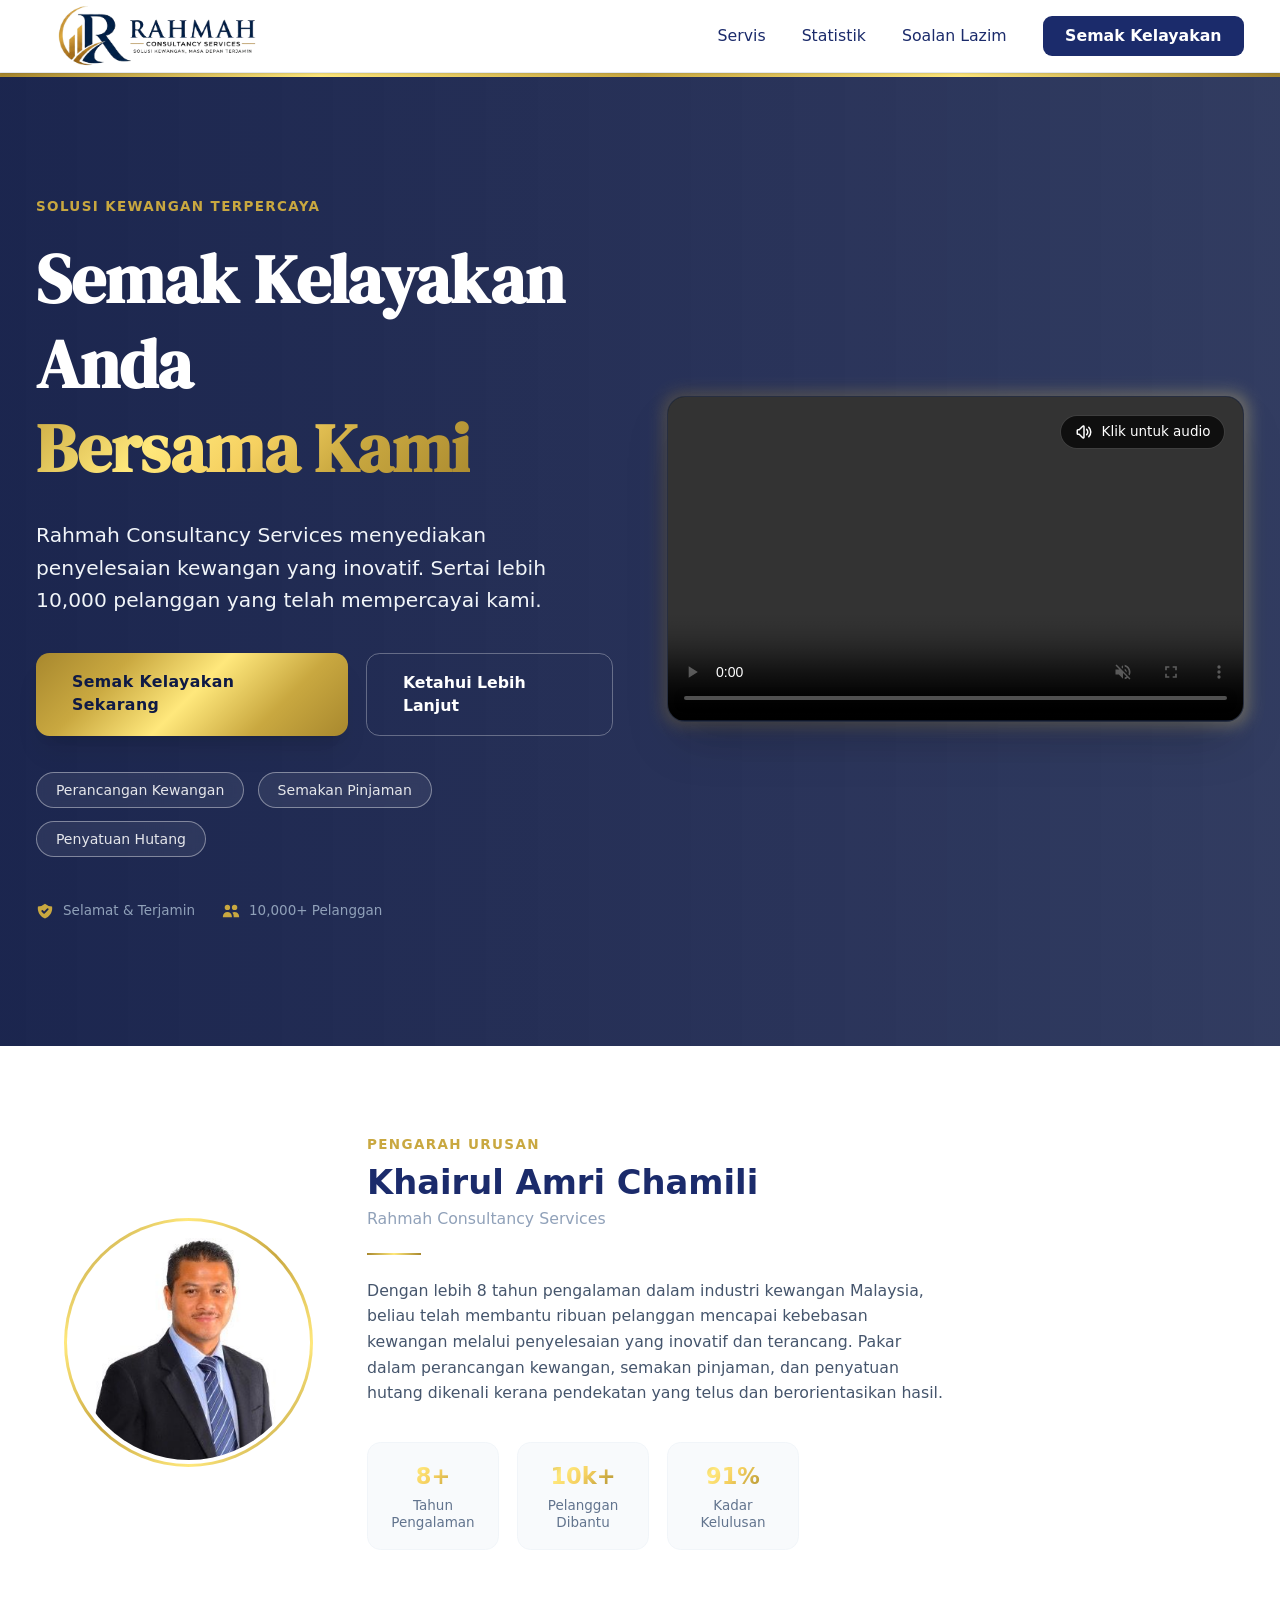
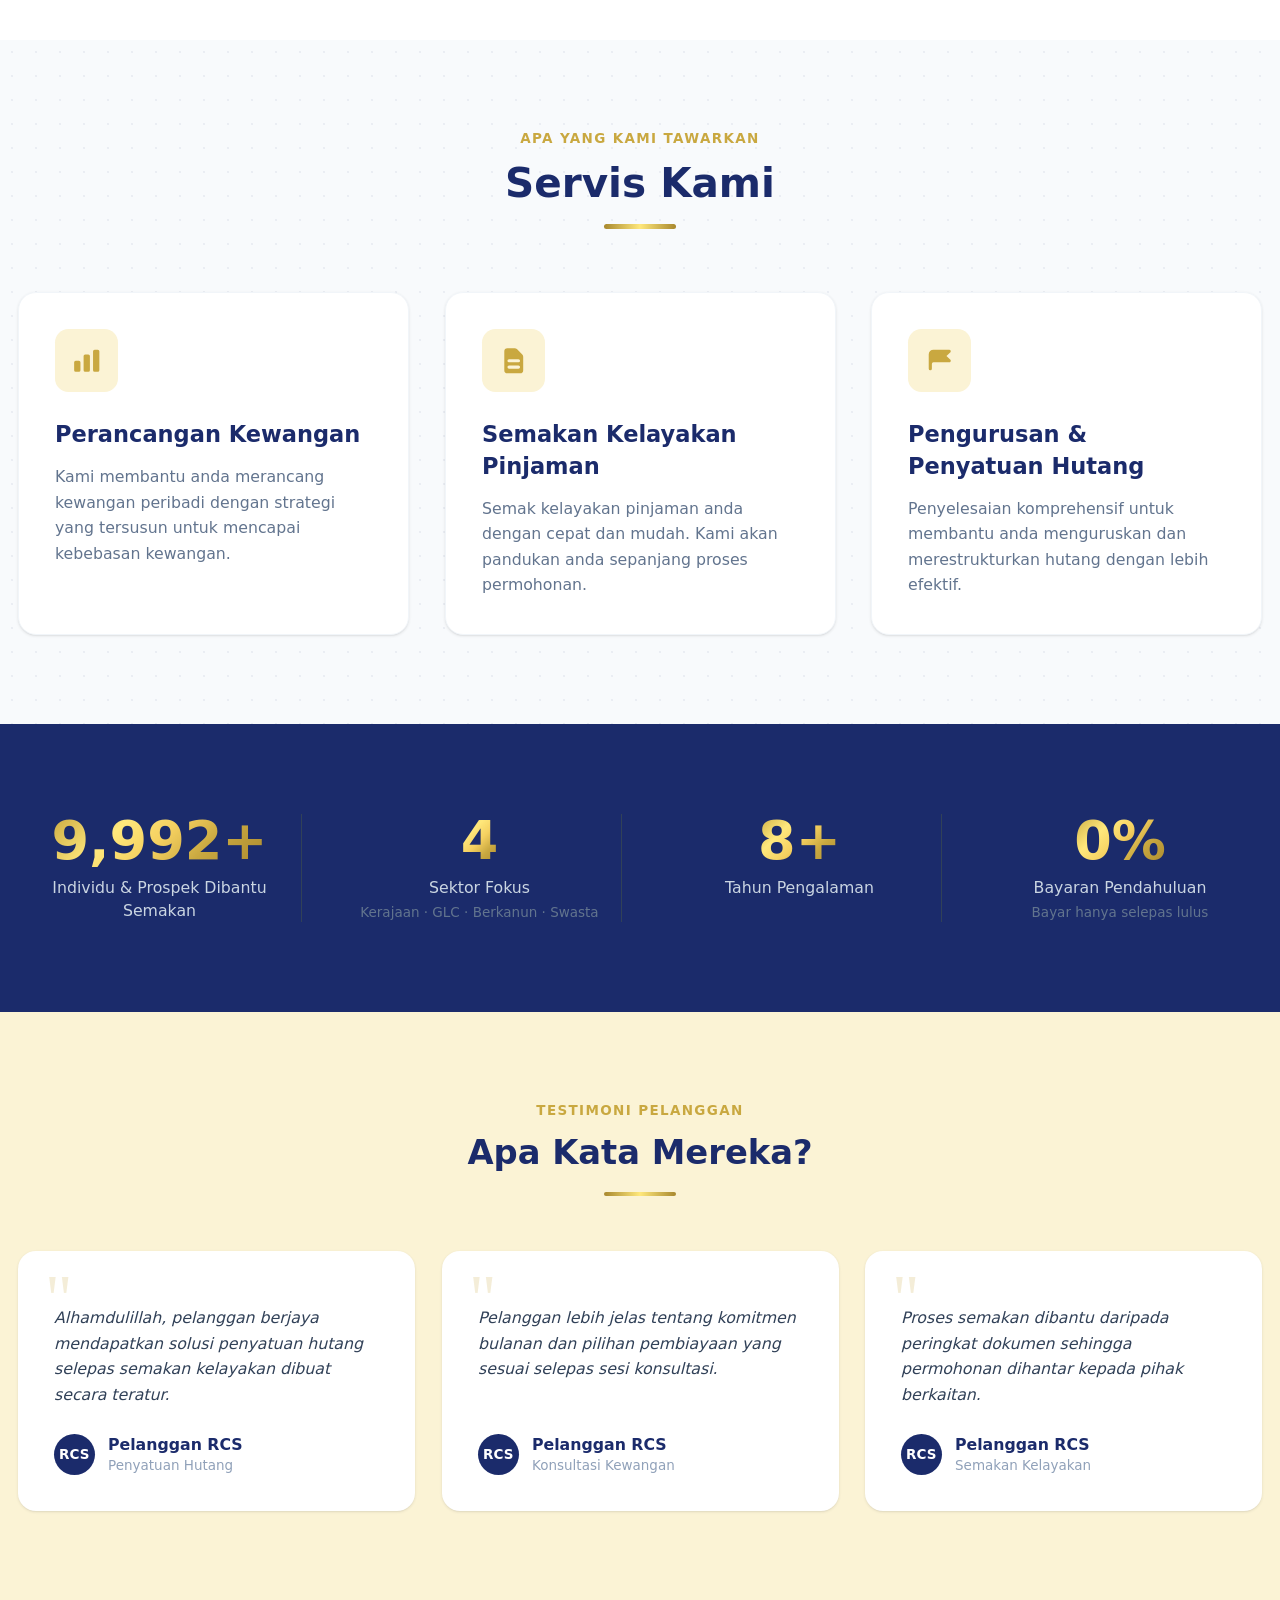
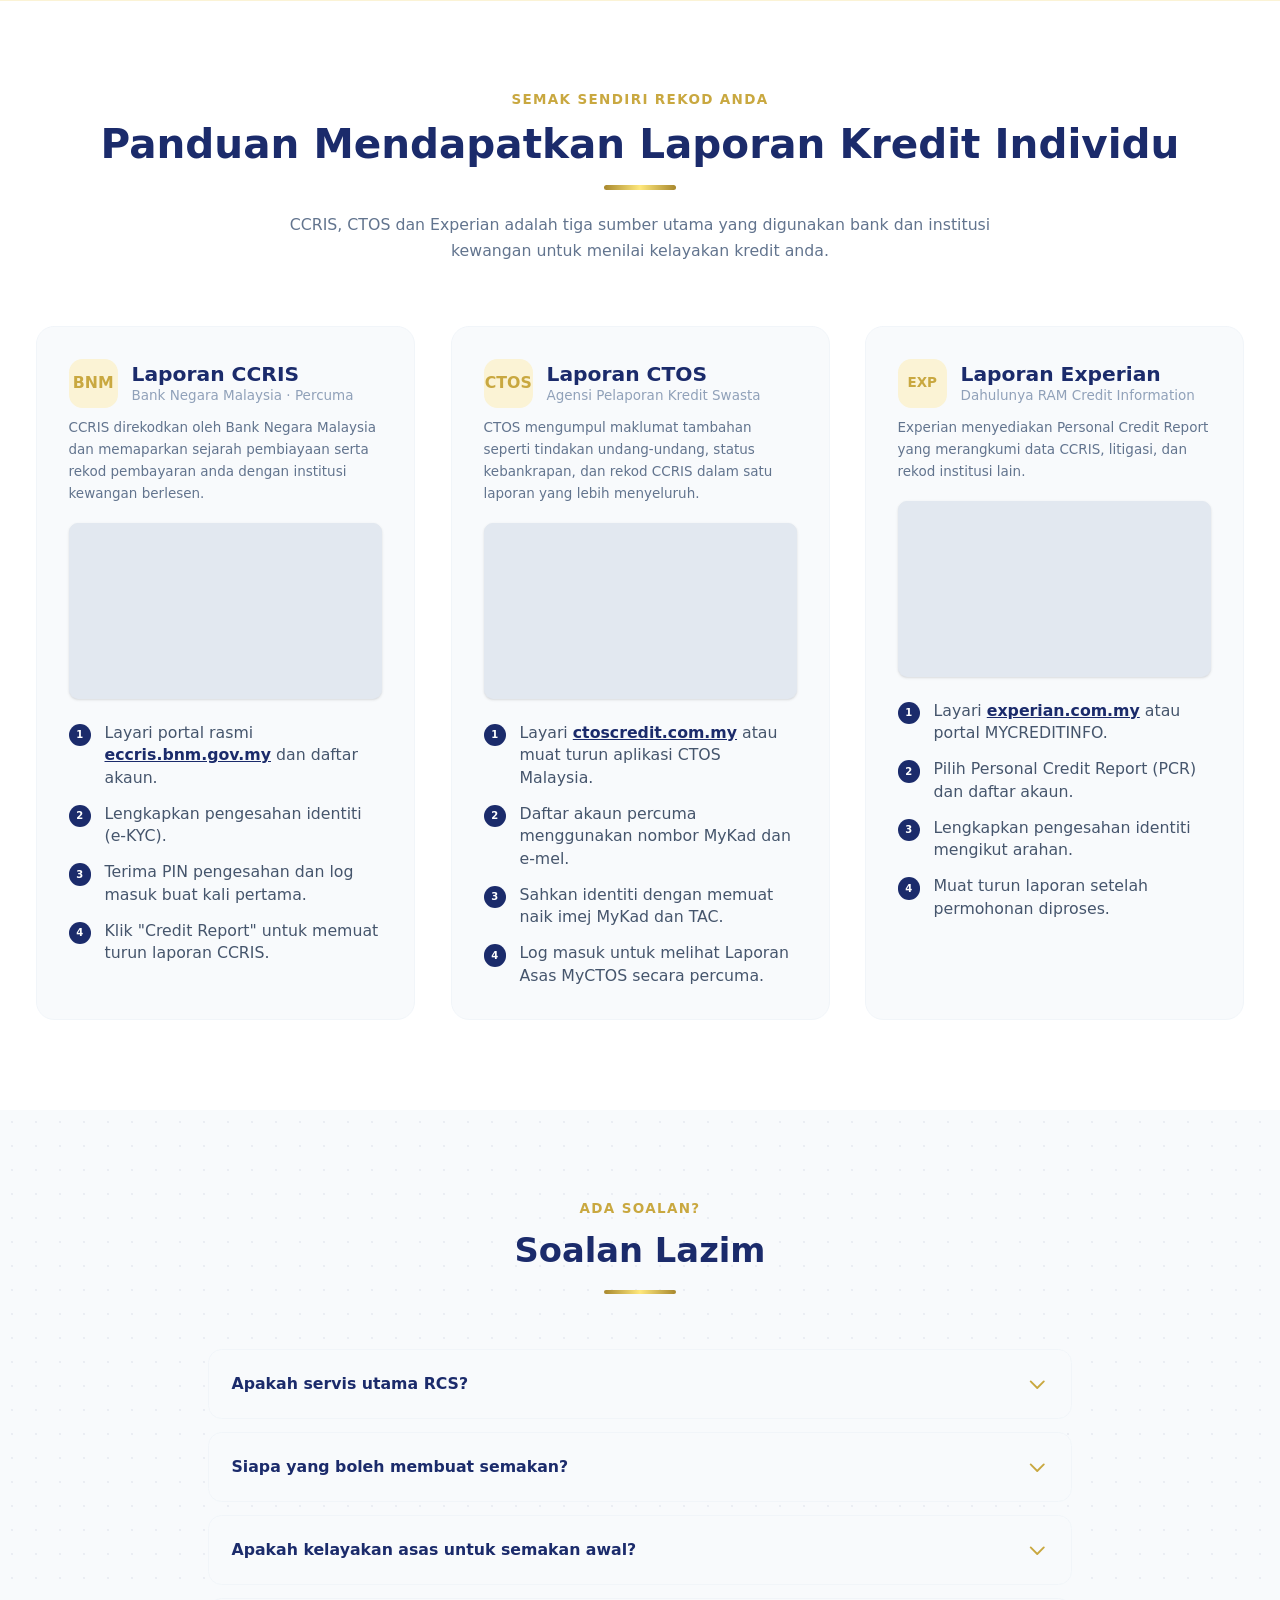
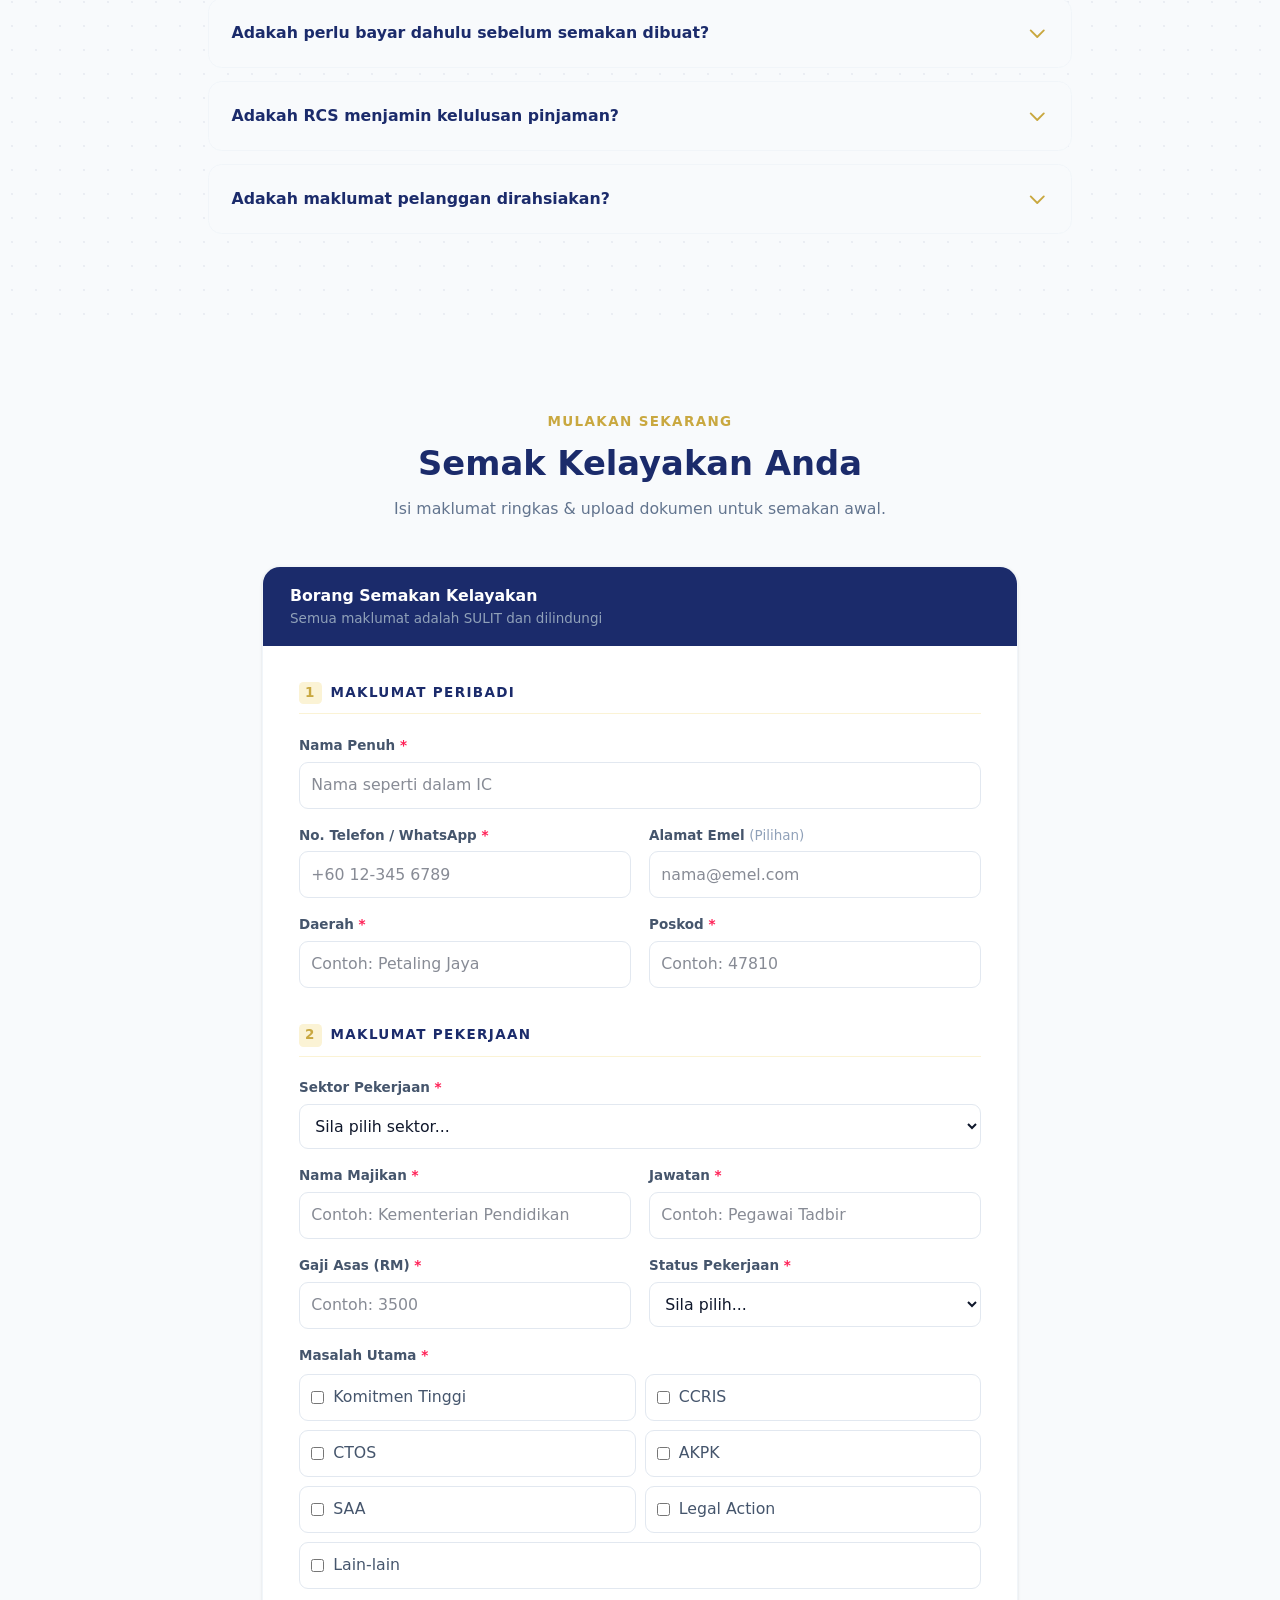
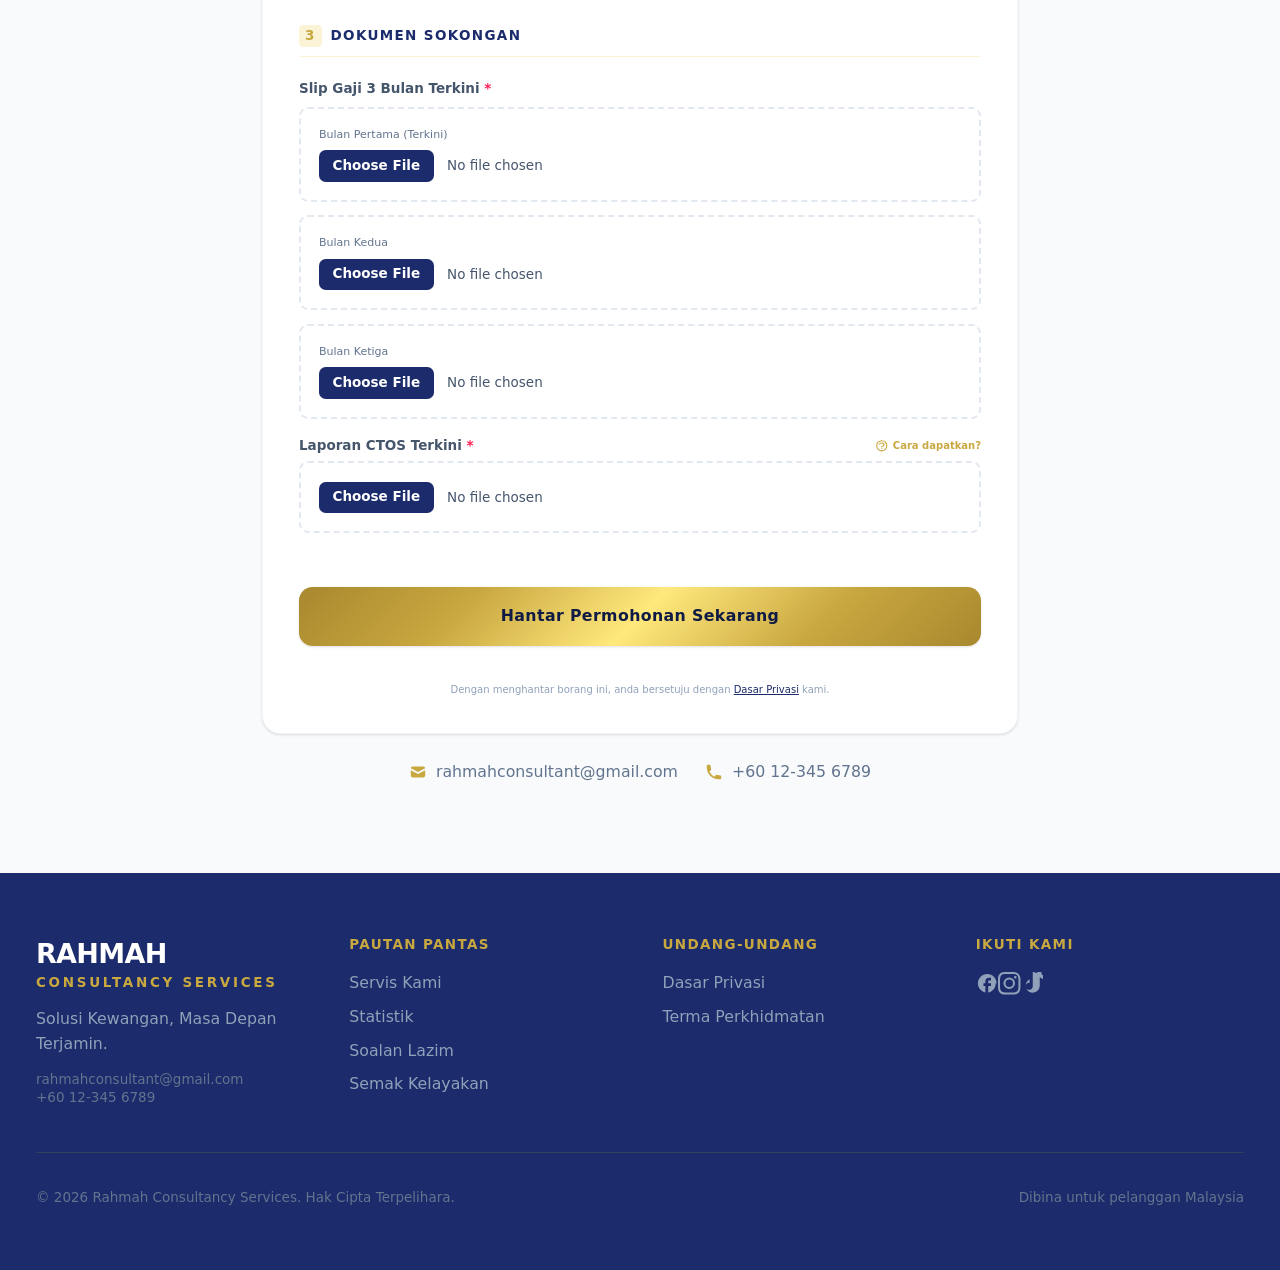
==== commit e64ad5b8: "index" ====
--- a/index.html
+++ b/index.html
@@ -526,7 +526,7 @@
                         </div>
                         <div class="overflow-y-auto px-6 py-5 space-y-5 flex-1">
                             <div class="bg-slate-50 rounded-xl p-4 border border-slate-200">
-                                <p class="text-xs text-slate-600 leading-relaxed">Saya mengesahkan bahawa semua maklumat dan dokumen yang diberikan adalah benar. Saya bersetuju membenarkan <span class="font-semibold text-navy">Rahmah Consultancy Services</span> mengumpul, menyimpan, memproses dan berkongsi maklumat saya kepada bank, koperasi, institusi kewangan bagi tujuan semakan kelayakan. Saya faham bahawa semakan ini <span class="font-semibold">tidak menjamin kelulusan</span>.</p>
+                                <p class="text-xs text-slate-600 leading-relaxed">Saya mengesahkan bahawa semua maklumat dan dokumen yang diberikan adalah benar. Saya bersetuju membenarkan <span class="font-semibold text-navy">Rahmah Consultancy Services</span> mengumpul, menyimpan, memproses dan berkongsi maklumat saya kepada bank, koperasi, institusi kewangan, banker, panel atau rakan strategik berkaitan bagi tujuan semakan kelayakan, penyatuan hutang, permohonan pembiayaan, pemulihan rekod dan susulan kes. Saya faham bahawa semakan ini <span class="font-semibold">tidak menjamin kelulusan</span>.</p>
                             </div>
                             <div class="space-y-3">
                                 <p class="text-[10px] font-bold text-slate-400 uppercase tracking-widest">Wajib</p>
@@ -636,7 +636,8 @@
 <!-- Footer -->
 <footer class="bg-navy text-slate-300 py-14">
     <div class="max-w-7xl mx-auto px-4 sm:px-6 lg:px-8">
-        <div class="grid grid-cols-1 md:grid-cols-3 gap-10">
+        <!-- Tukar kepada md:grid-cols-4 untuk memuatkan seksyen media sosial dengan seimbang -->
+        <div class="grid grid-cols-1 md:grid-cols-4 gap-10">
 
             <!-- Brand -->
             <div>
@@ -670,6 +671,32 @@
                     <a href="#" class="text-sm text-slate-400 hover:text-white transition">Terma Perkhidmatan</a>
                 </div>
             </div>
+
+            <!-- Social Media Icons Section -->
+            <div>
+                <h3 class="text-gold font-semibold text-xs tracking-widest uppercase mb-4">Ikuti Kami</h3>
+                <div class="flex items-center space-x-4">
+                    <!-- Facebook -->
+                    <a href="#" class="text-slate-400 hover:text-white transition-colors" aria-label="Facebook">
+                        <svg class="h-5 w-5" fill="currentColor" viewBox="0 0 24 24">
+                            <path d="M22 12c0-5.52-4.48-10-10-10S2 6.48 2 12c0 4.84 3.44 8.87 8 9.8V15H8v-3h2V9.5C10 7.57 11.57 6 13.5 6H16v3h-2c-.55 0-1 .45-1 1v2h3v3h-3v6.95c4.56-.93 8-4.96 8-9.8z"/>
+                        </svg>
+                    </a>
+                    <!-- Instagram -->
+                    <a href="#" class="text-slate-400 hover:text-white transition-colors" aria-label="Instagram">
+                        <svg class="h-5 w-5" fill="currentColor" viewBox="0 0 24 24">
+                            <path d="M12 2.163c3.204 0 3.584.012 4.85.07 3.252.148 4.771 1.691 4.919 4.919.058 1.265.069 1.645.069 4.849 0 3.205-.012 3.584-.069 4.849-.149 3.225-1.664 4.771-4.919 4.919-1.266.058-1.644.07-4.85.07-3.204 0-3.584-.012-4.849-.07-3.26-.149-4.771-1.699-4.919-4.92-.058-1.265-.07-1.644-.07-4.849 0-3.204.013-3.583.07-4.849.149-3.227 1.664-4.771 4.919-4.919 1.266-.057 1.645-.069 4.849-.069zM12 0C8.741 0 8.333.014 7.053.072 2.695.272.273 2.69.073 7.051.014 8.333 0 8.741 0 12c0 3.259.014 3.668.072 4.948.2 4.358 2.618 6.78 6.98 6.98 1.281.058 1.689.072 4.948.072 3.259 0 3.668-.014 4.948-.072 4.354-.2 6.782-2.618 6.979-6.98.059-1.28.073-1.689.073-4.948 0-3.259-.014-3.667-.072-4.947-.196-4.354-2.617-6.78-6.979-6.98C15.668.014 15.259 0 12 0zm0 5.838a6.162 6.162 0 100 12.324 6.162 6.162 0 000-12.324zM12 16a4 4 0 110-8 4 4 0 010 8zm6.406-11.845a1.44 1.44 0 100 2.881 1.44 1.44 0 000-2.881z"/>
+                        </svg>
+                    </a>
+                    <!-- TikTok -->
+                    <a href="https://www.tiktok.com/@khairulconsultant3" class="text-slate-400 hover:text-white transition-colors" aria-label="TikTok">
+                        <svg class="h-5 w-5" fill="currentColor" viewBox="0 0 24 24">
+                            <path d="M12.525.02c1.31 0 2.594.316 3.743.921A8.433 8.433 0 0118.3 0h3.587a8.423 8.423 0 00-.018 2.113 5.428 5.428 0 003.587 1.838v3.633a9.013 9.013 0 01-5.456-1.854V14.5a7.5 7.5 0 11-10.75-6.685v3.693a3.803 3.803 0 103.275 3.492V0h3.587z"/>
+                        </svg>
+                    </a>
+                </div>
+            </div>
+
         </div>
 
         <div class="mt-10 pt-8 border-t border-slate-700 flex flex-col sm:flex-row justify-between items-center gap-3 text-xs text-slate-500">
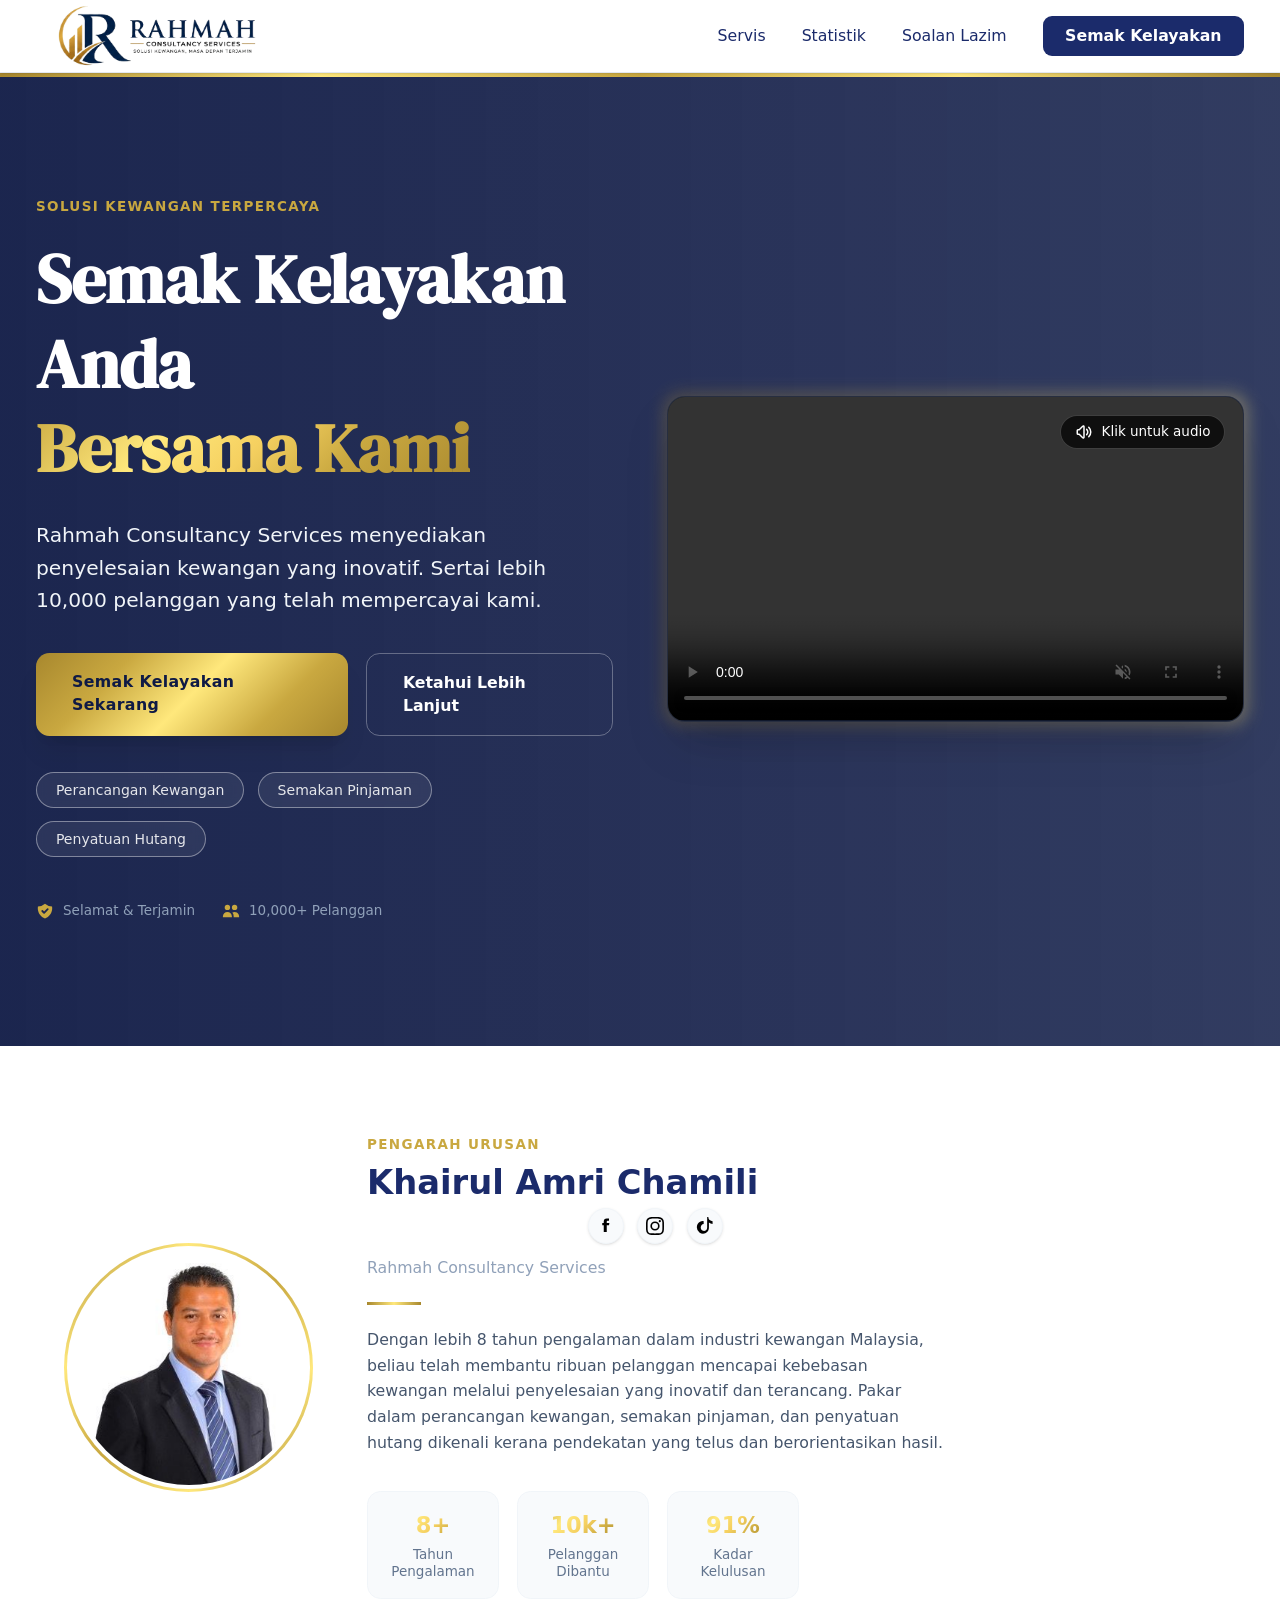
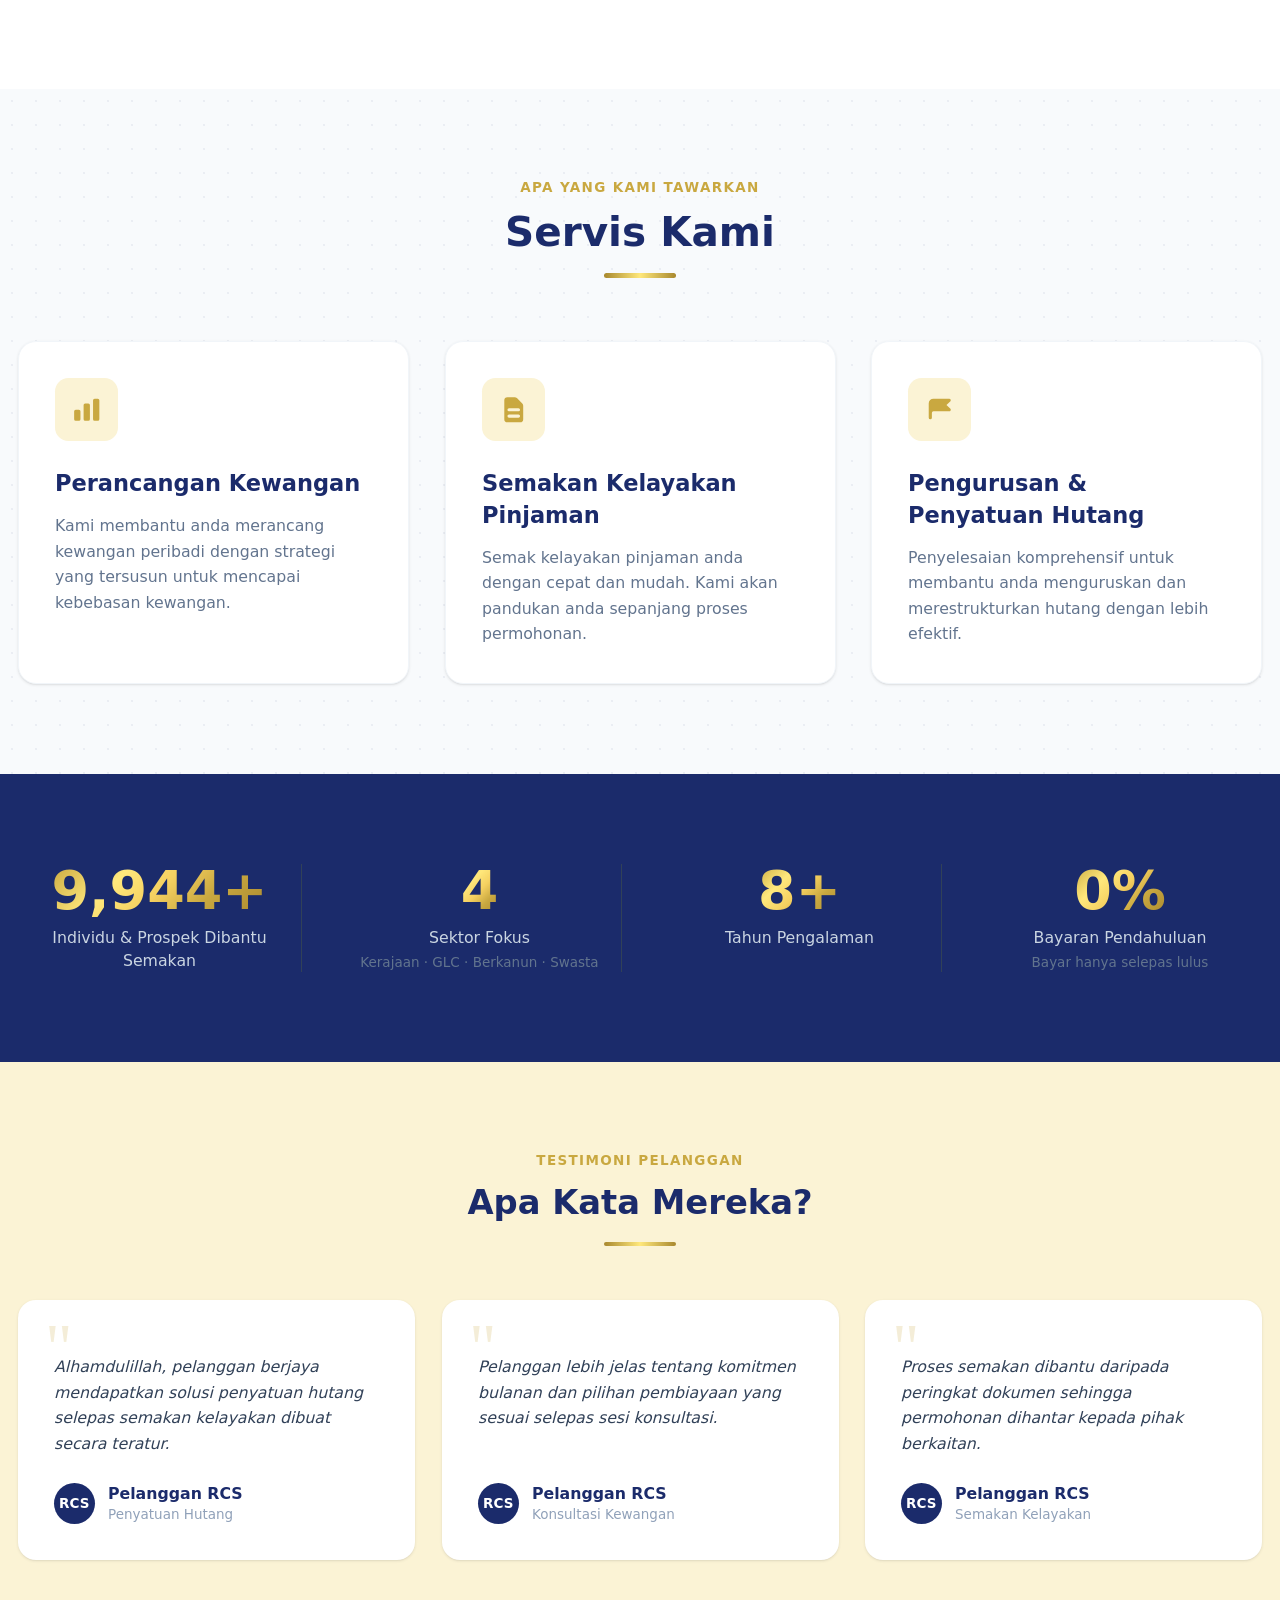
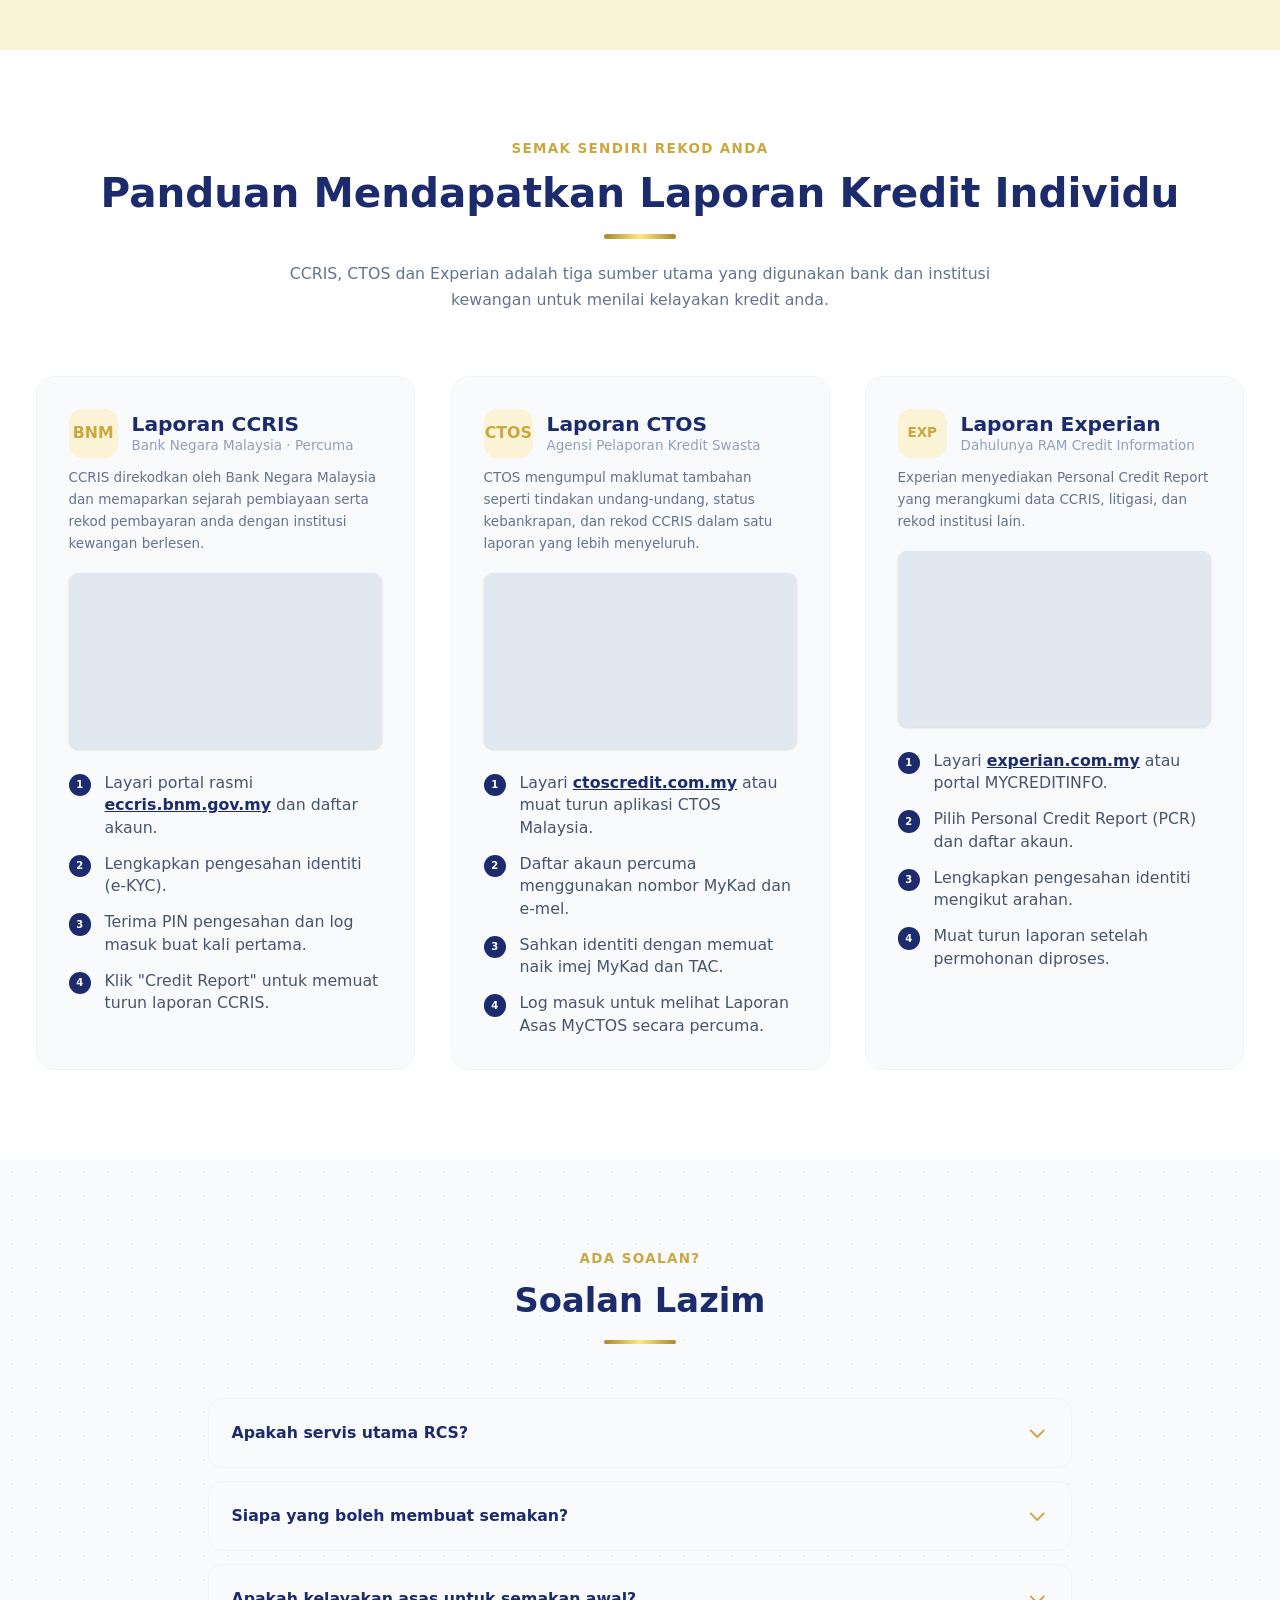
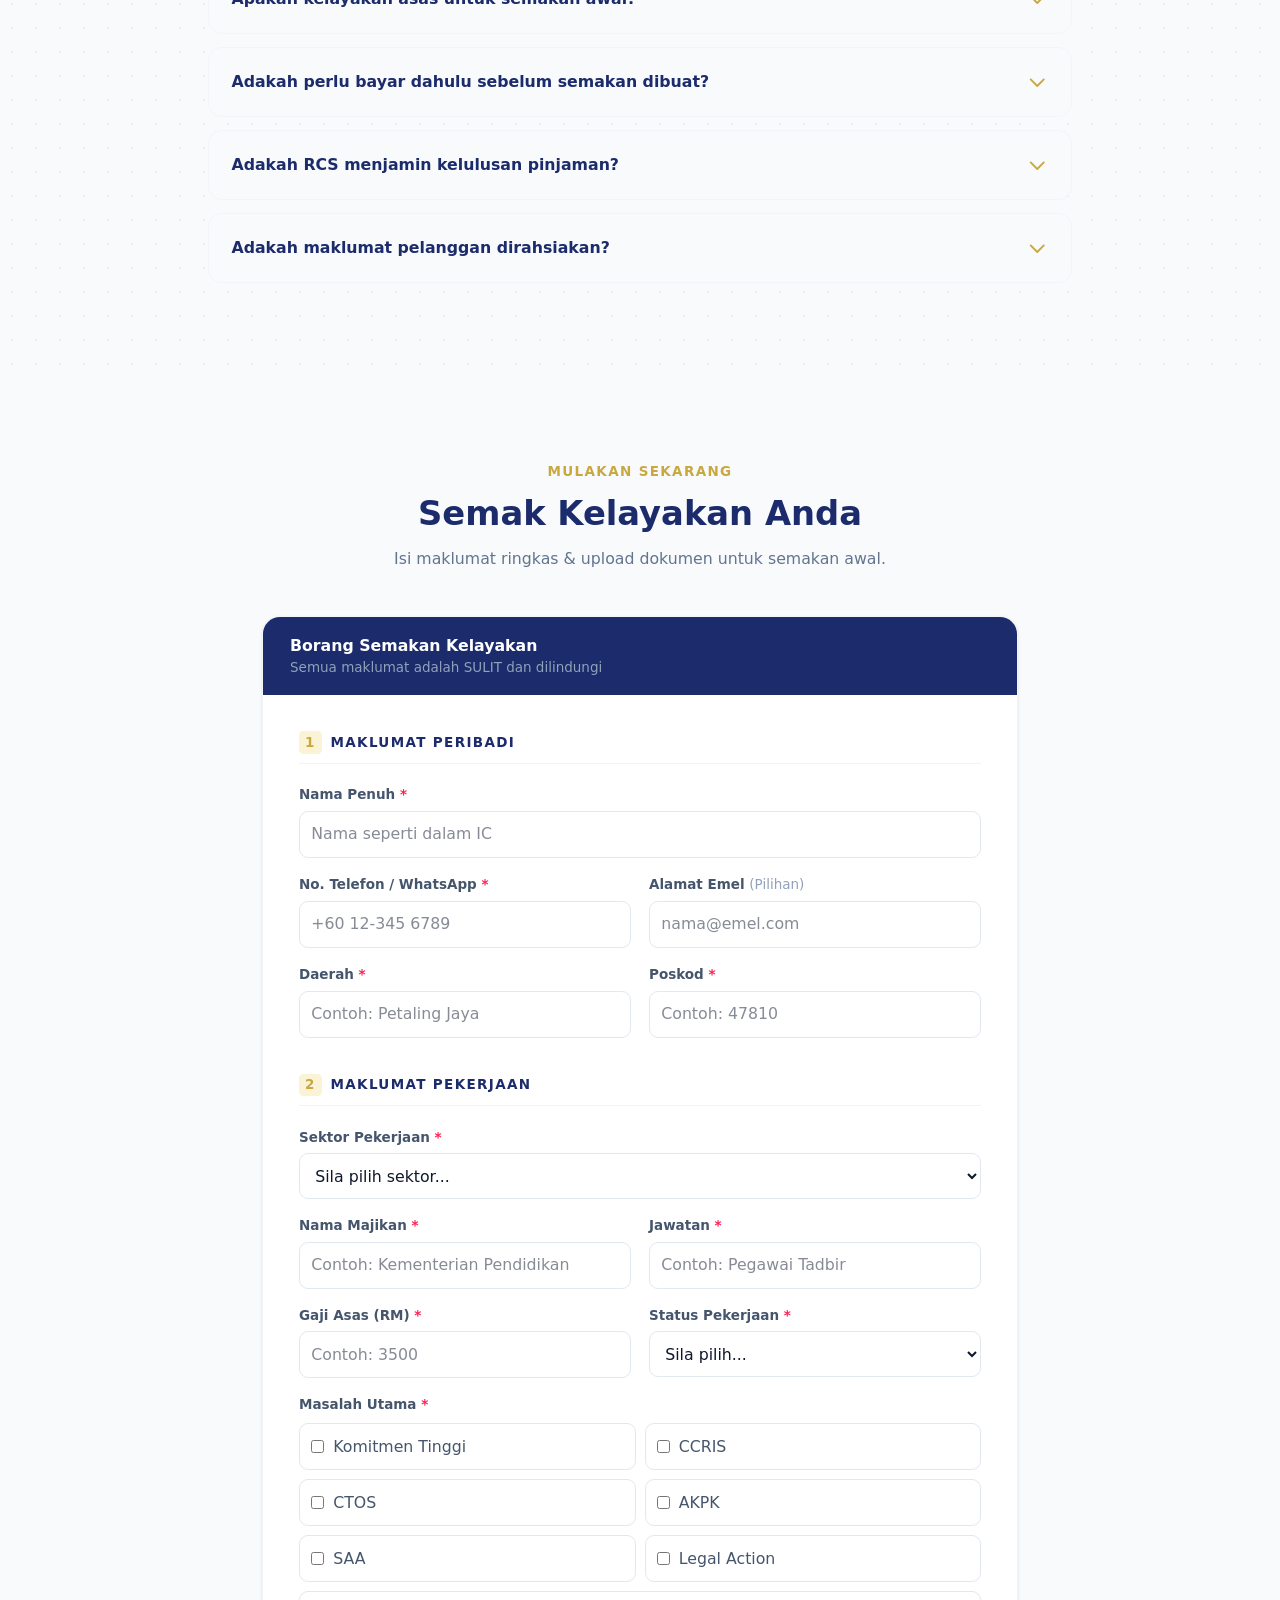
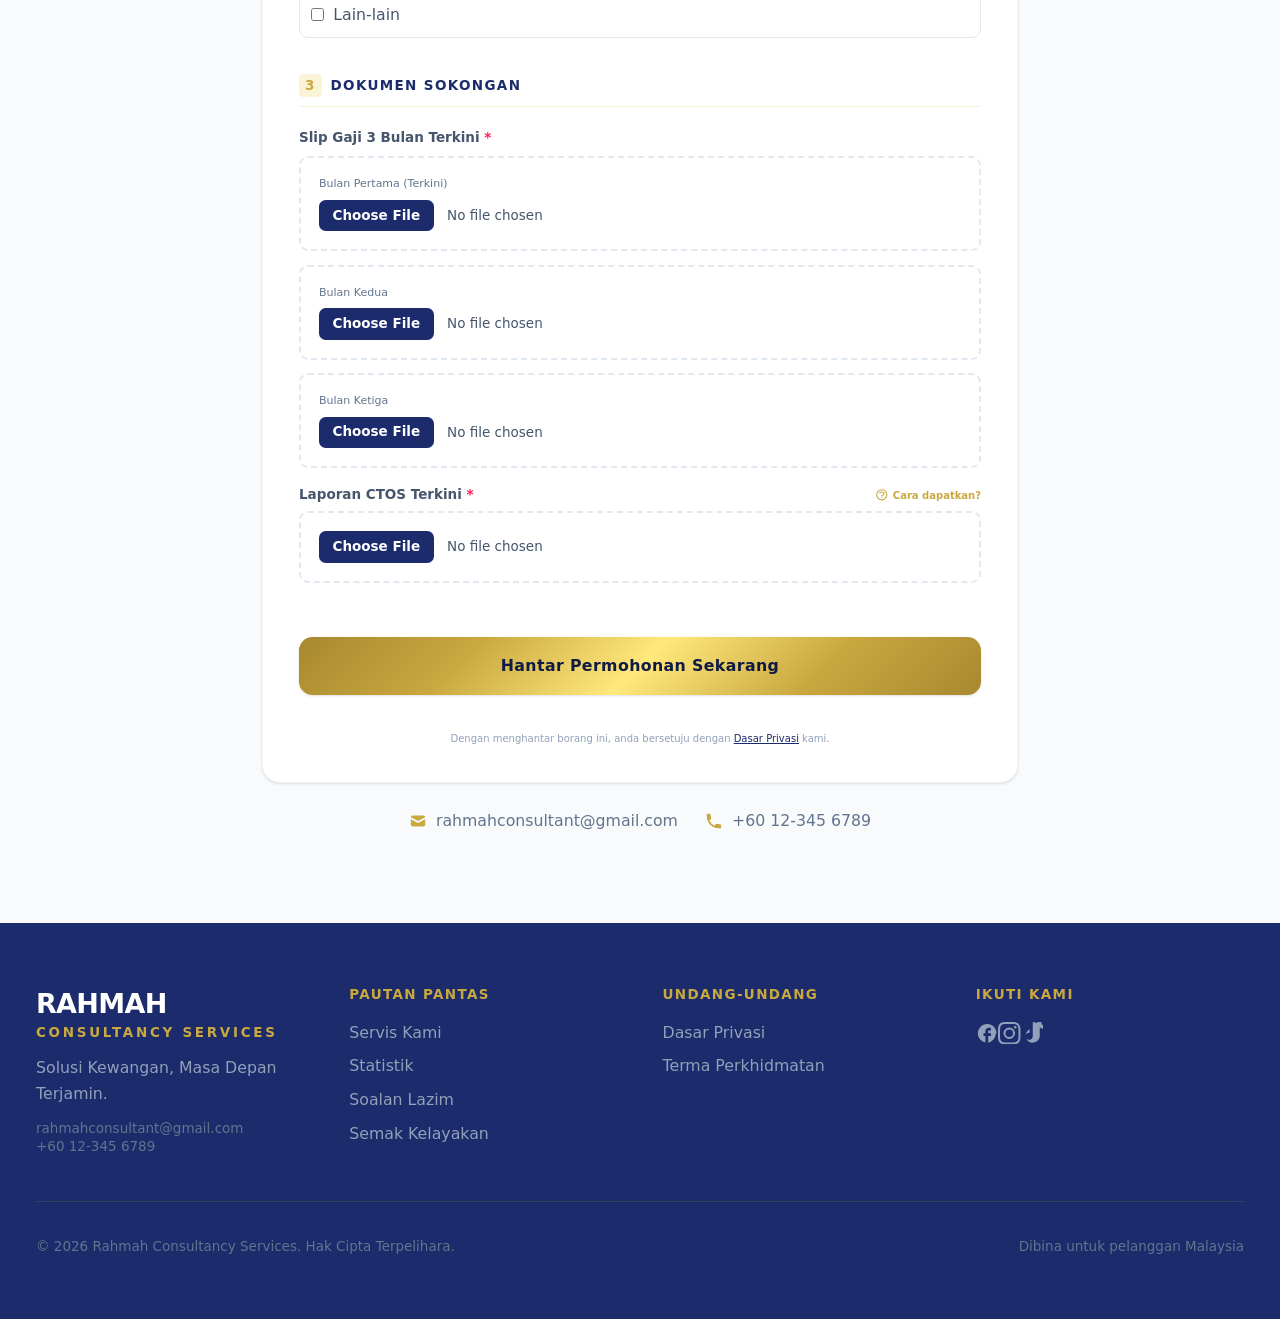
==== commit e046968e: "Add social media icons to owner profile section" ====
--- a/index.html
+++ b/index.html
@@ -118,6 +118,23 @@
                 <div class="reveal text-center md:text-left">
                     <p class="text-gold font-semibold text-xs tracking-widest uppercase mb-2">Pengarah Urusan</p>
                     <h2 class="text-2xl sm:text-3xl font-bold text-navy mb-1">Khairul Amri Chamili</h2>
+                    <div class="flex items-center justify-center md:justify-start gap-3 mb-3">
+                        <a href="https://facebook.com/YOUR_USERNAME" target="_blank" rel="noopener noreferrer"
+                        class="w-8 h-8 rounded-full bg-slate-50 flex items-center justify-center text-slate-500 border border-slate-100 hover:bg-[#1877F2] hover:text-white hover:border-[#1877F2] transition-all duration-300 shadow-sm"
+                        title="Facebook">
+                            <svg class="w-4 h-4 fill-current" viewBox="0 0 24 24"><path d="M9 8H7v3h2v9h4v-9h3l.5-3H13V6c0-.5.5-1 1-1h2V2h-3a4 4 0 0 0-4 4v2z"/></svg>
+                        </a>
+                        <a href="https://instagram.com/YOUR_USERNAME" target="_blank" rel="noopener noreferrer"
+                        class="w-8 h-8 rounded-full bg-slate-50 flex items-center justify-center text-slate-500 border border-slate-100 hover:bg-[#E1306C] hover:text-white hover:border-[#E1306C] transition-all duration-300 shadow-sm"
+                        title="Instagram">
+                            <svg class="w-4 h-4 fill-current" viewBox="0 0 24 24"><path d="M12 2.163c3.204 0 3.584.012 4.85.07 3.252.148 4.771 1.691 4.919 4.919.058 1.265.069 1.645.069 4.849 0 3.205-.012 3.584-.069 4.849-.149 3.225-1.664 4.771-4.919 4.919-1.266.058-1.644.07-4.85.07-3.204 0-3.584-.012-4.849-.07-3.26-.149-4.771-1.699-4.919-4.92-.058-1.265-.07-1.644-.07-4.849 0-3.204.013-3.583.07-4.849.149-3.227 1.664-4.771 4.919-4.919 1.266-.057 1.645-.069 4.849-.069zM12 0C8.741 0 8.333.014 7.053.072 2.695.272.273 2.69.073 7.051.014 8.333 0 8.741 0 12c0 3.259.014 3.668.072 4.948.2 4.358 2.618 6.78 6.98 6.98 1.281.058 1.689.072 4.948.072 3.259 0 3.668-.014 4.948-.072 4.354-.2 6.782-2.618 6.979-6.98.059-1.28.073-1.689.073-4.948 0-3.259-.014-3.667-.072-4.947-.196-4.354-2.617-6.78-6.979-6.98C15.668.014 15.259 0 12 0zm0 5.838a6.162 6.162 0 1 0 0 12.324 6.162 6.162 0 0 0 0-12.324zM12 16a4 4 0 1 1 0-8 4 4 0 0 1 0 8zm6.406-11.845a1.44 1.44 0 1 0 0 2.881 1.44 1.44 0 0 0 0-2.881z"/></svg>
+                        </a>
+                        <a href="https://www.tiktok.com/@khairulconsultant3" target="_blank" rel="noopener noreferrer"
+                        class="w-8 h-8 rounded-full bg-slate-50 flex items-center justify-center text-slate-500 border border-slate-100 hover:bg-[#000000] hover:text-white hover:border-[#000000] transition-all duration-300 shadow-sm"
+                        title="TikTok">
+                            <svg class="w-4 h-4 fill-current" viewBox="0 0 24 24"><path d="M12.525.02c1.31-.03 2.61-.01 3.91-.02.08 1.53.63 3.02 1.74 4.05 1.08.97 2.52 1.44 3.93 1.55v3.7c-1.78-.05-3.5-.66-4.88-1.84-.02 2.44.02 4.88-.01 7.32-.12 2.78-1.57 5.43-4.13 6.6a8.04 8.04 0 0 1-8.52-.77 8.08 8.08 0 0 1-3.41-6.98 8.12 8.12 0 0 1 4.2-7.25c1.47-.84 3.19-1.15 4.86-.87v3.8a4.23 4.23 0 0 0-2.73 1.4c-.95 1.07-1.28 2.6-1.1 4.02.18 1.63 1.3 3.09 2.87 3.58 1.52.5 3.28.1 4.43-.96.95-1 1.2-2.47 1.18-3.85l.02-14.14z"/></svg>
+                        </a>
+                    </div>
                     <p class="text-slate-400 text-sm mb-5">Rahmah Consultancy Services</p>
                     <div class="w-12 h-0.5 mb-5 mx-auto md:mx-0" style="background: linear-gradient(90deg, #A8882E, #FFE87C, #A8882E);"></div>
                     <p class="text-slate-600 leading-relaxed mb-8 text-sm max-w-lg">
